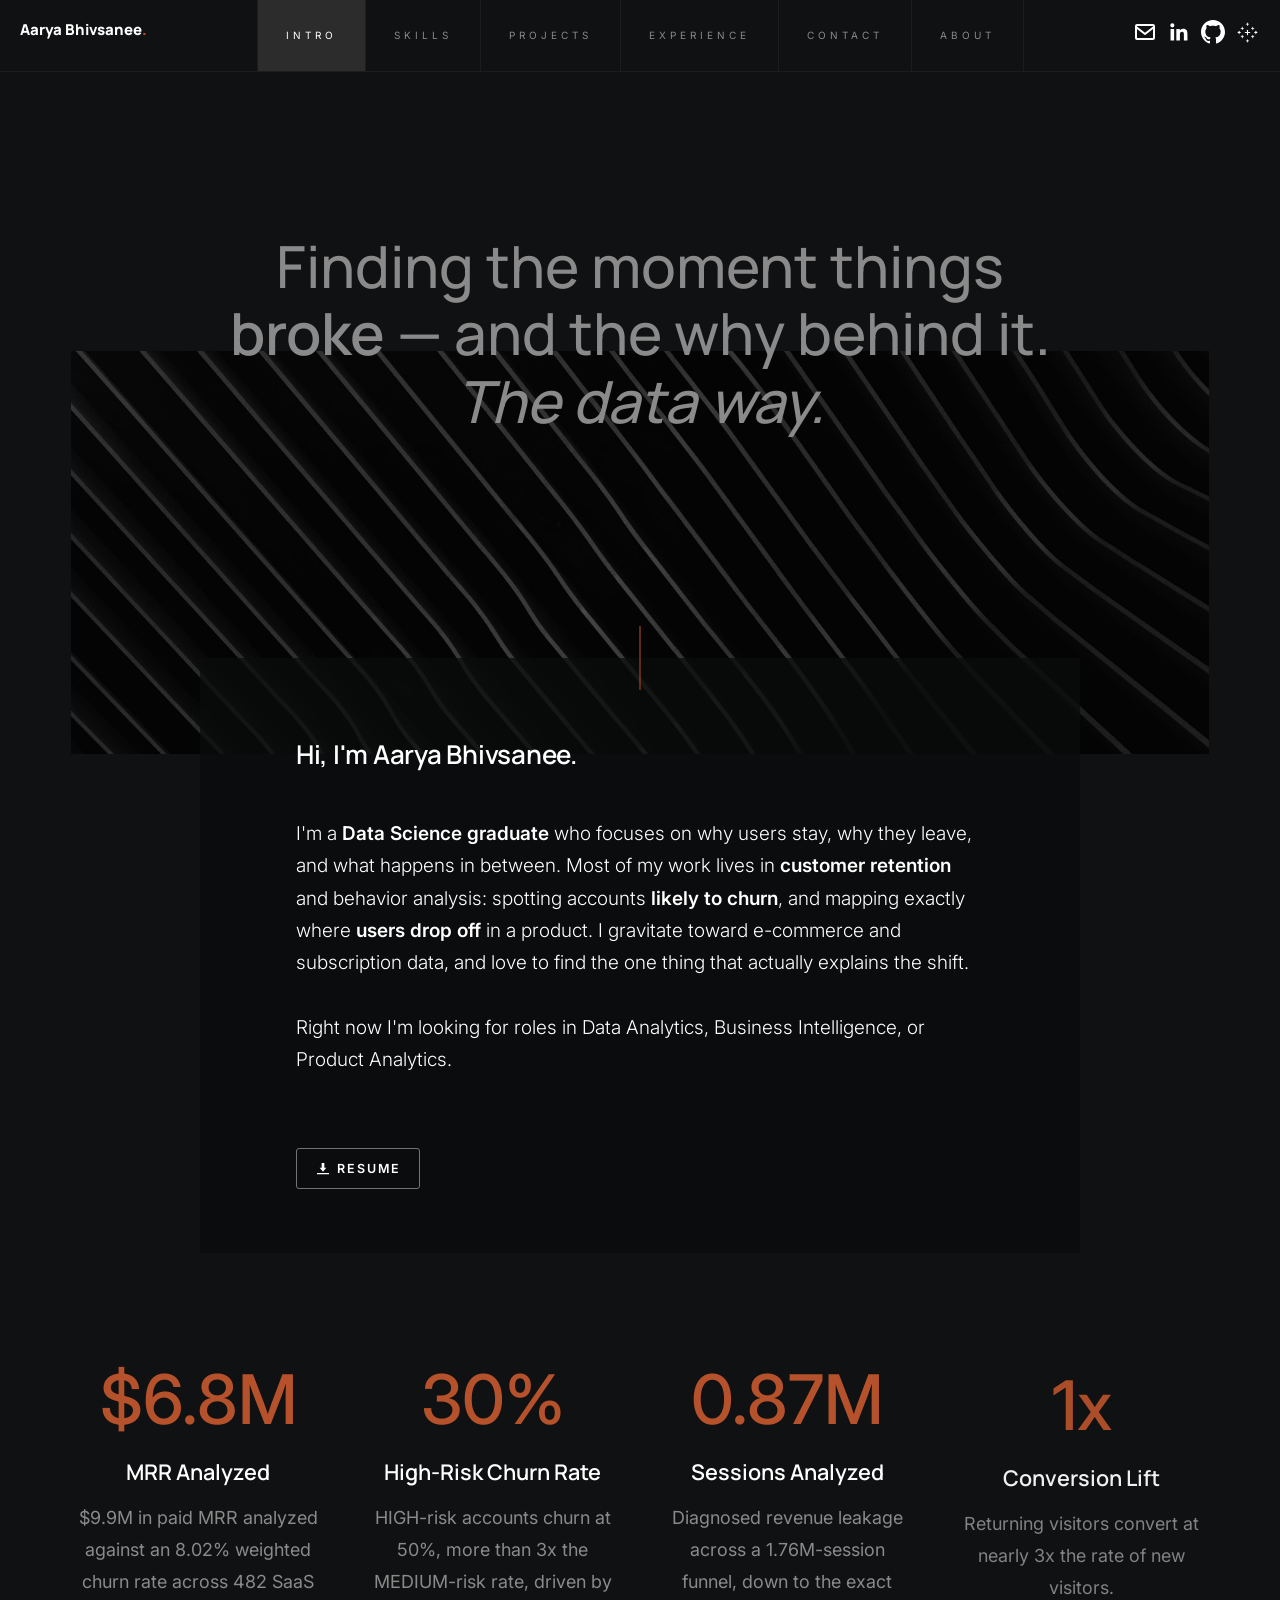
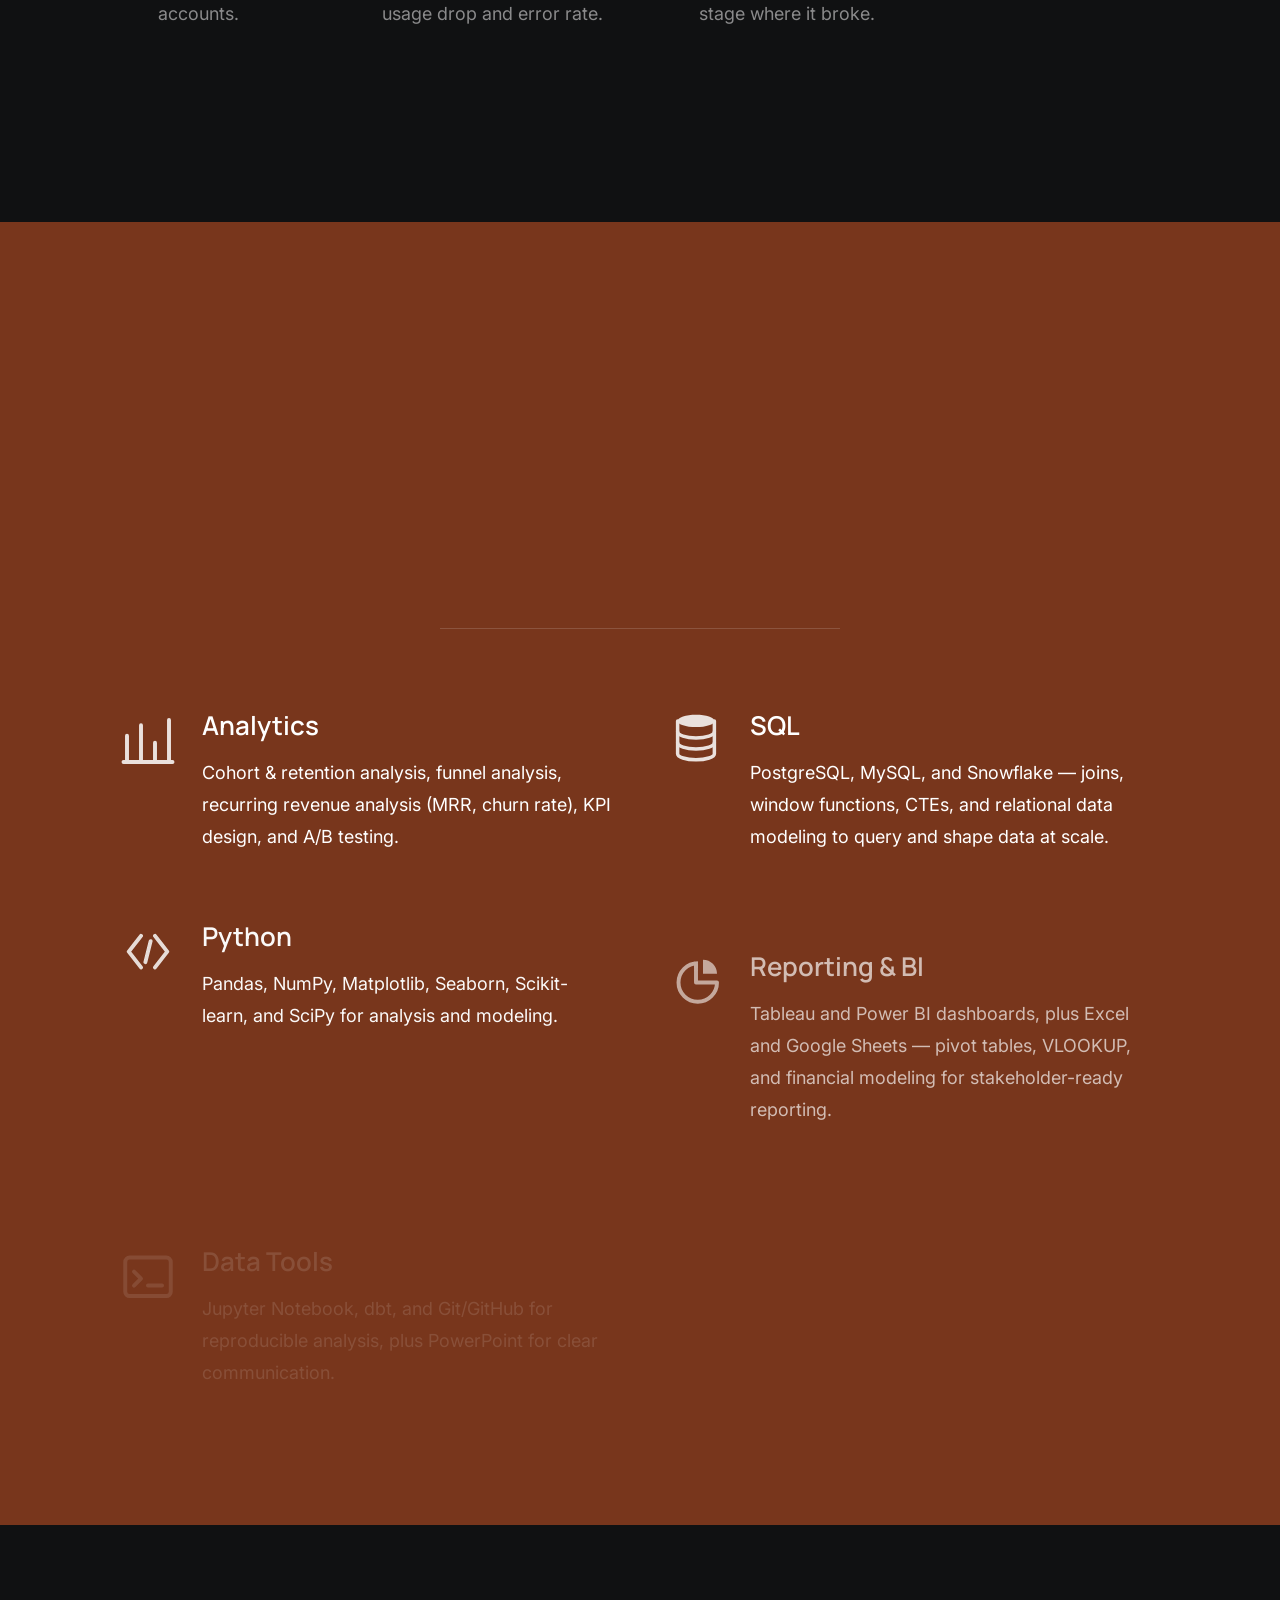
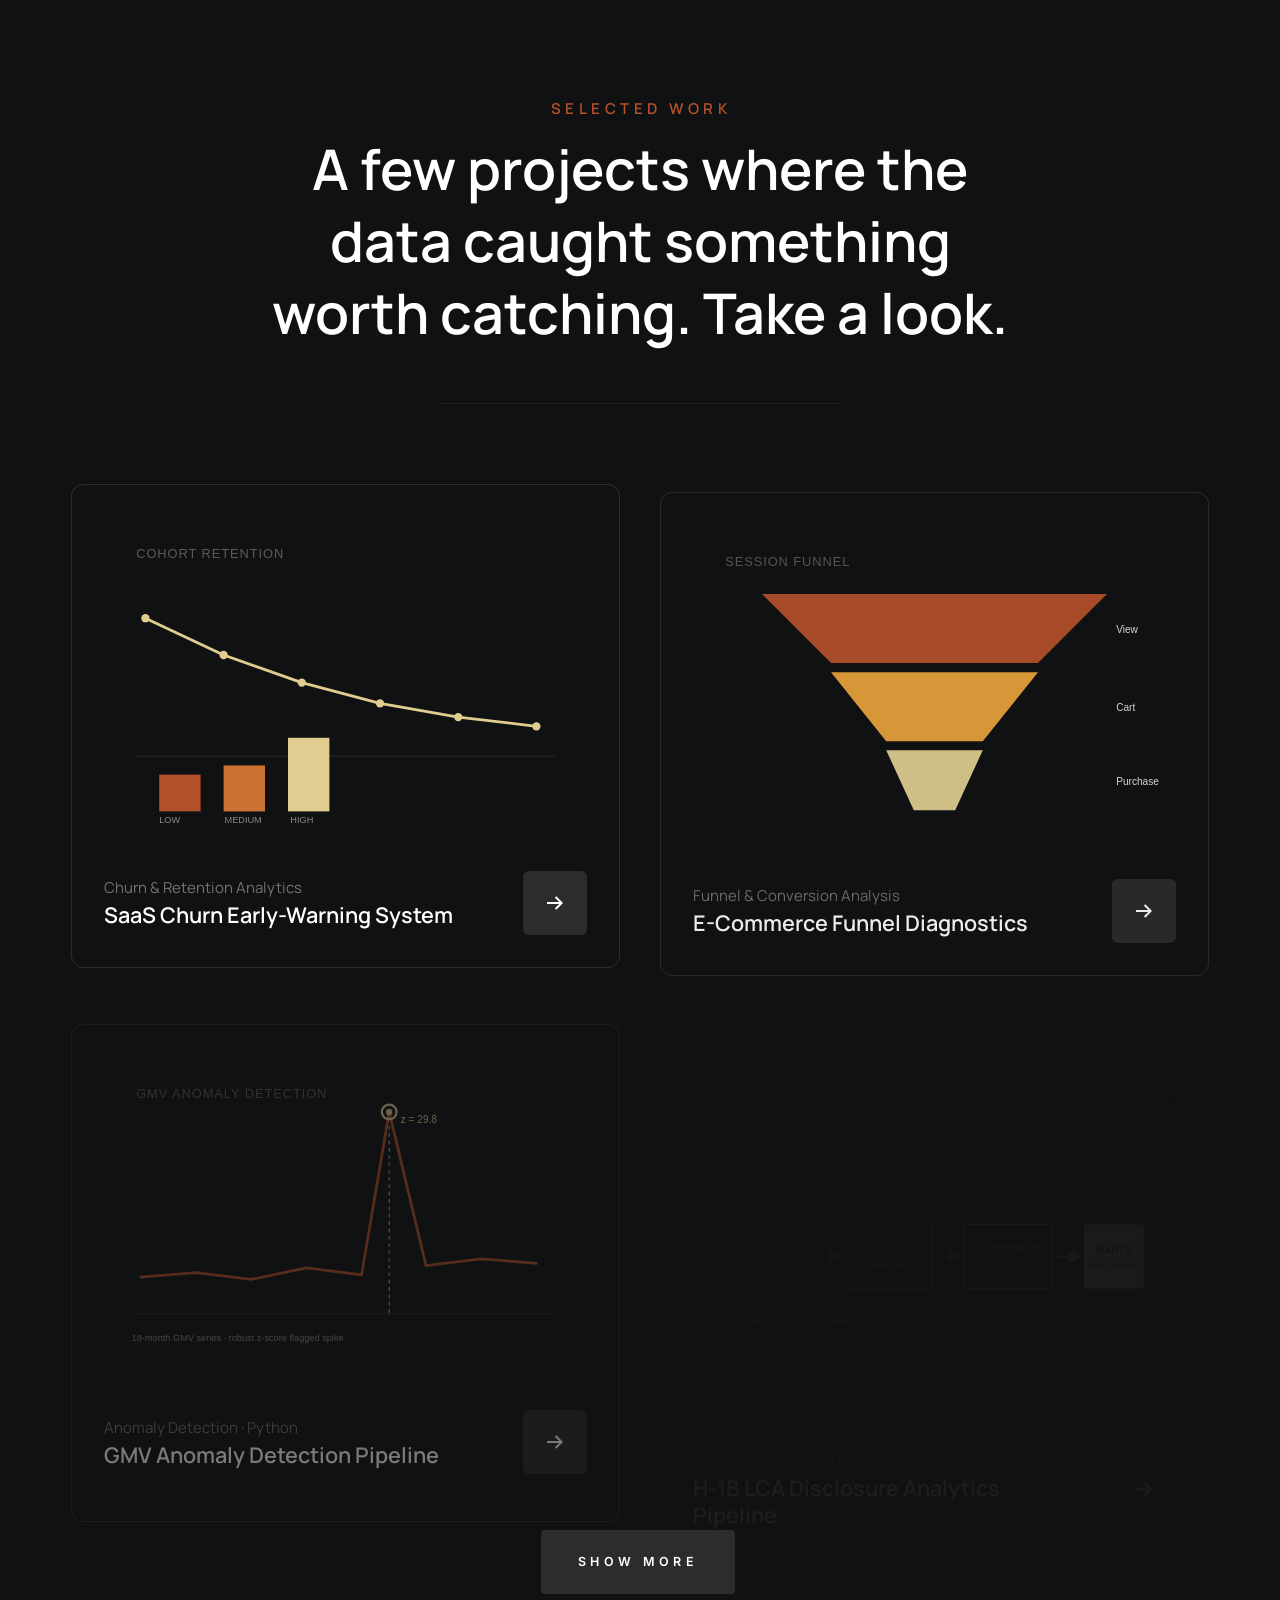
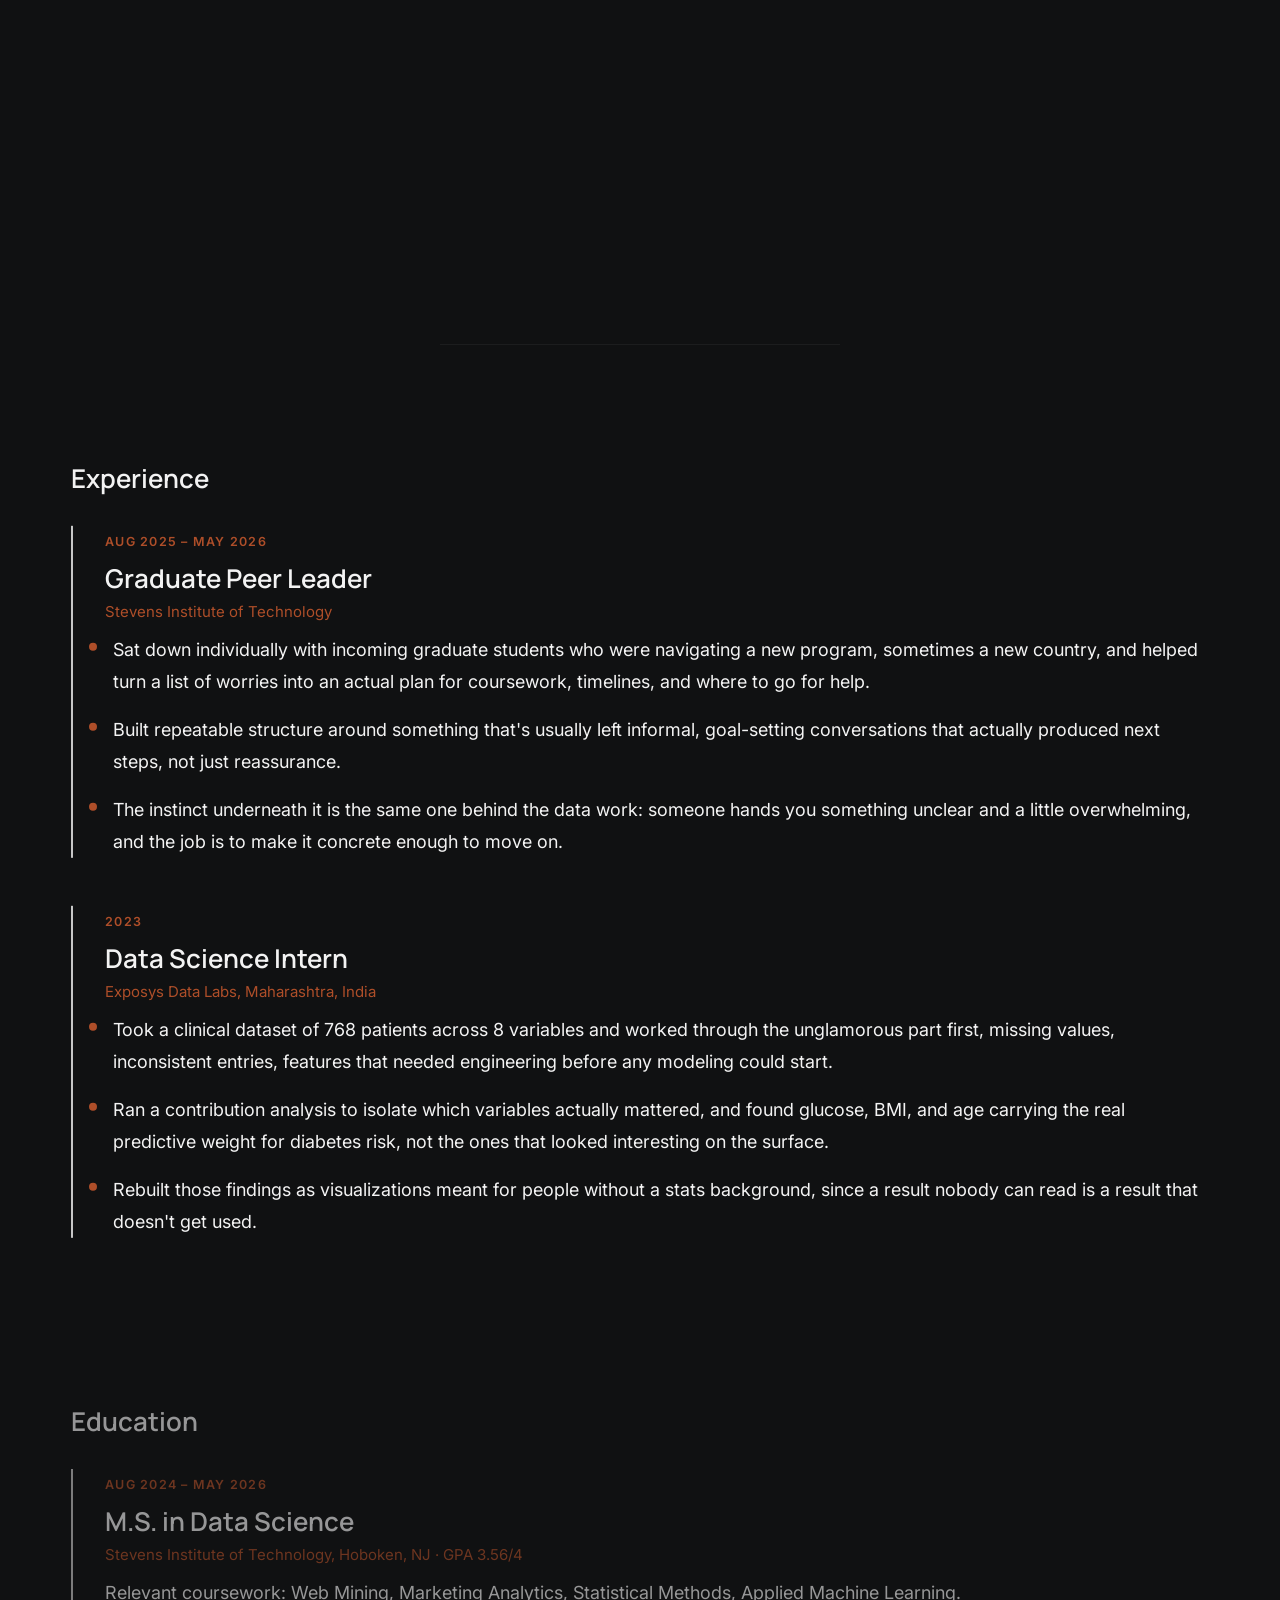
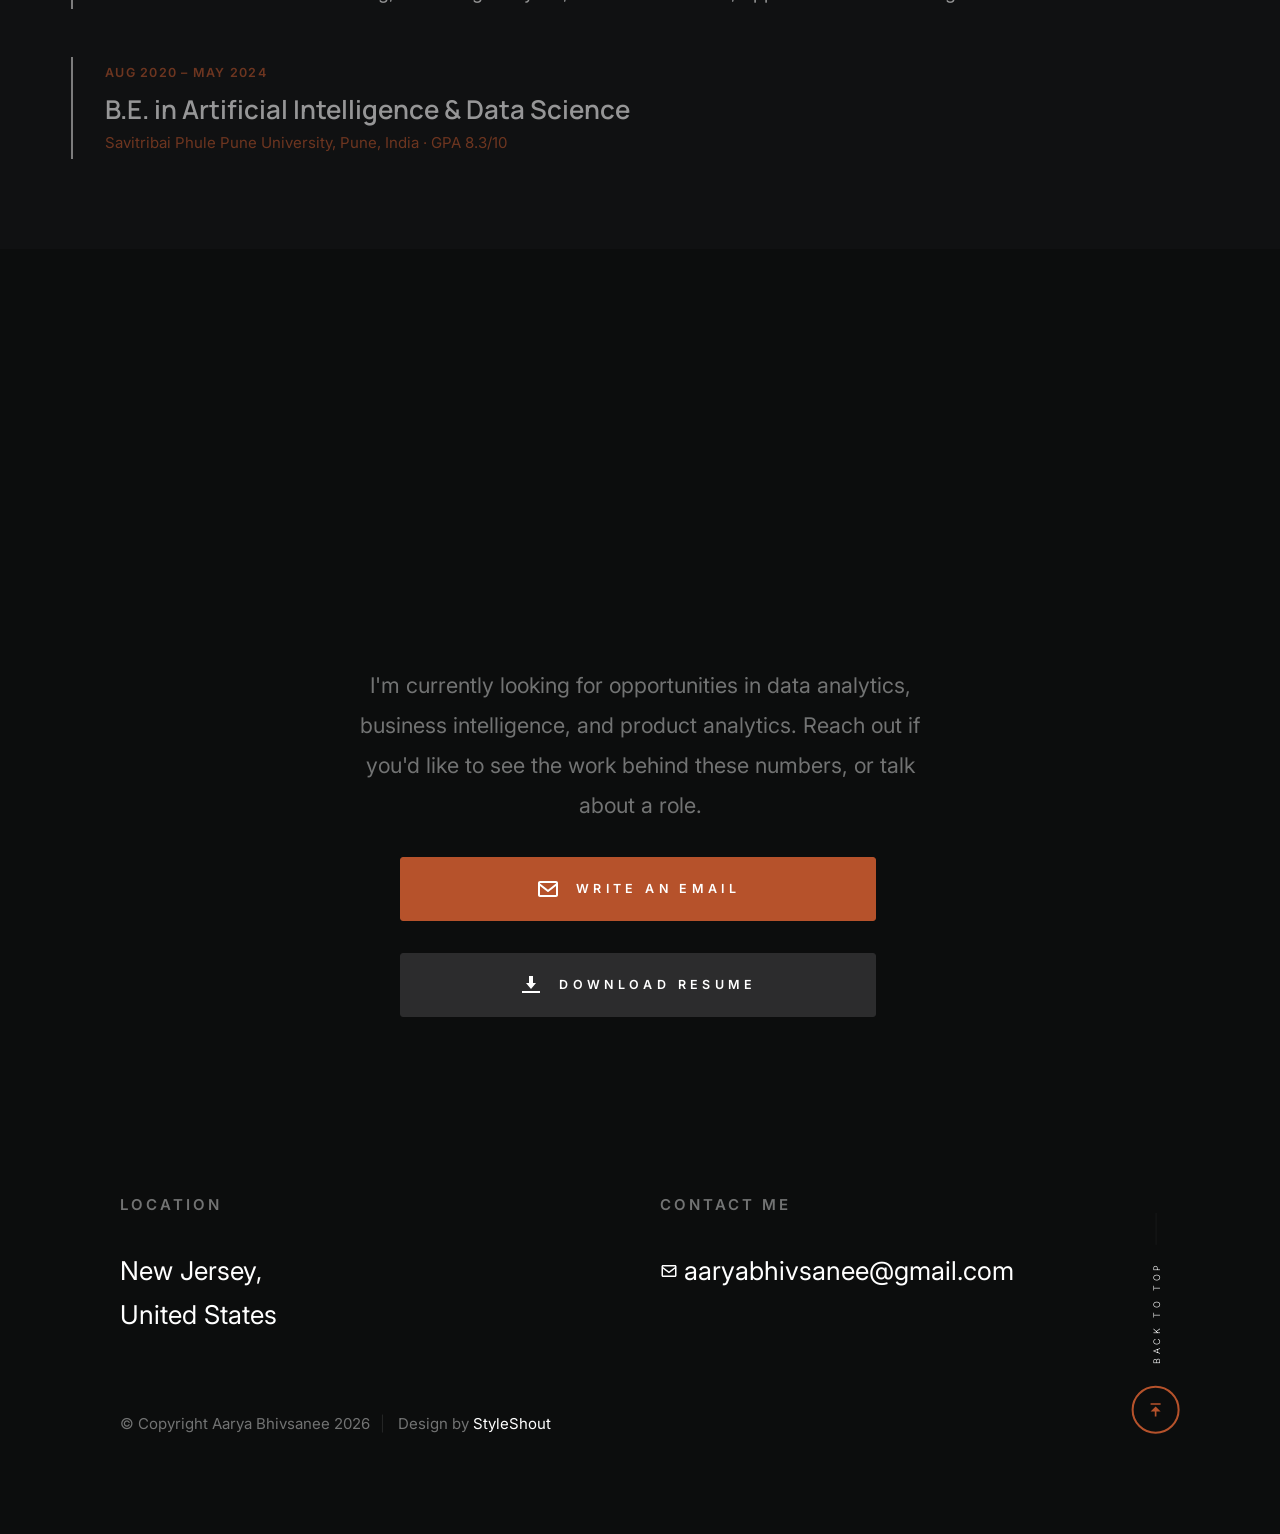
==== index.html @ 7d3aee07 "Redesign intro card and projects as click-to-open cards - Intro: left-align title, line-height 1.7, " ====
<!DOCTYPE html>
<html lang="en" class="no-js" >
<head>

    <!--- basic page needs
    ================================================== -->
    <meta charset="utf-8">
    <meta name="viewport" content="width=device-width, initial-scale=1">
    <title>Aarya Bhivsanee</title>
    <meta name="description" content="Aarya Bhivsanee — Data Analyst specializing in churn prediction, funnel optimization, and automated anomaly detection.">
    <link rel="canonical" href="https://www.aaryabhivsanee.com/">

    <!-- social sharing (Open Graph + Twitter Card)
    ================================================== -->
    <meta property="og:type" content="website">
    <meta property="og:url" content="https://www.aaryabhivsanee.com/">
    <meta property="og:title" content="Aarya Bhivsanee — Data Analyst">
    <meta property="og:description" content="Aarya Bhivsanee — Data Analyst specializing in churn prediction, funnel optimization, and automated anomaly detection.">
    <meta property="og:image" content="https://www.aaryabhivsanee.com/images/about-photo.jpg">
    <meta name="twitter:card" content="summary_large_image">
    <meta name="twitter:title" content="Aarya Bhivsanee — Data Analyst">
    <meta name="twitter:description" content="Aarya Bhivsanee — Data Analyst specializing in churn prediction, funnel optimization, and automated anomaly detection.">
    <meta name="twitter:image" content="https://www.aaryabhivsanee.com/images/about-photo.jpg">

    <!-- structured data
    ================================================== -->
    <script type="application/ld+json">
    {
        "@context": "https://schema.org",
        "@type": "Person",
        "name": "Aarya Bhivsanee",
        "jobTitle": "Data Analyst",
        "url": "https://www.aaryabhivsanee.com/",
        "image": "https://www.aaryabhivsanee.com/images/about-photo.jpg",
        "sameAs": [
            "https://github.com/aarya-7",
            "https://linkedin.com/in/aarya-bhivsanee",
            "https://public.tableau.com/app/profile/aarya.bhivsanee/vizzes"
        ]
    }
    </script>

    <script>
        document.documentElement.classList.remove('no-js');
        document.documentElement.classList.add('js');
    </script>

    <!-- CSS
    ================================================== -->
    <link rel="stylesheet" href="css/vendor.css">
    <link rel="stylesheet" href="css/styles.css">

    <!-- favicons
    ================================================== -->
    <link rel="apple-touch-icon" sizes="180x180" href="apple-touch-icon.png">
    <link rel="icon" type="image/png" sizes="32x32" href="favicon-32x32.png">
    <link rel="icon" type="image/png" sizes="16x16" href="favicon-16x16.png">
    <link rel="manifest" href="site.webmanifest">

</head>

<body id="top">


    <!-- preloader
    ================================================== -->
    <div id="preloader">
        <div id="loader">
        </div>
    </div>


    <!-- page wrap
    ================================================== -->
    <div class="s-pagewrap">



        <!-- # site header
        ================================================== -->
        <header class="s-header">

            <div class="s-header__block">
                <div class="s-header__logo">
                    <a class="logo" href="index.html">
                        <span class="logo__text">Aarya Bhivsanee<span class="logo__accent">.</span></span>
                    </a>
                </div>

                <a class="s-header__menu-toggle" href="#0"><span>Menu</span></a>
            </div> <!-- end s-header__block -->

            <div class="row s-header__nav-wrap">
                <nav class="s-header__nav">
                    <ul>
                        <li class="current"><a href="#intro" class="smoothscroll">Intro</a></li>
                        <li><a href="#skills" class="smoothscroll">Skills</a></li>
                        <li><a href="#projects" class="smoothscroll">Projects</a></li>
                        <li><a href="#experience" class="smoothscroll">Experience</a></li>
                        <li><a href="#contact" class="smoothscroll">Contact</a></li>
                        <li><a href="about.html">About</a></li>
                    </ul>
                </nav>

                <ul class="s-header__social">
                    <li>
                        <a href="mailto:aaryabhivsanee@gmail.com">
                            <svg xmlns="http://www.w3.org/2000/svg" width="24" height="24" viewBox="0 0 24 24" style="fill:rgba(0, 0, 0, 1);transform:;-ms-filter:"><path d="M20,4H4C2.897,4,2,4.897,2,6v12c0,1.103,0.897,2,2,2h16c1.103,0,2-0.897,2-2V6C22,4.897,21.103,4,20,4z M20,6v0.511 l-8,6.223L4,6.512V6H20z M4,18V9.044l7.386,5.745C11.566,14.93,11.783,15,12,15s0.434-0.07,0.614-0.211L20,9.044L20.002,18H4z"></path></svg>
                            <span class="screen-reader-text">Email</span>
                        </a>
                    </li>
                    <li>
                        <a href="https://linkedin.com/in/aarya-bhivsanee" target="_blank" rel="noopener">
                            <svg xmlns="http://www.w3.org/2000/svg" width="24" height="24" viewBox="0 0 24 24" style="fill:rgba(0, 0, 0, 1);transform:;-ms-filter:"><path d="M20.447 20.452h-3.554v-5.569c0-1.328-.027-3.037-1.852-3.037-1.853 0-2.136 1.445-2.136 2.939v5.667H9.351V9h3.414v1.561h.046c.477-.9 1.637-1.85 3.37-1.85 3.601 0 4.267 2.37 4.267 5.455v6.286zM5.337 7.433a2.062 2.062 0 1 1 0-4.124 2.062 2.062 0 0 1 0 4.124zM7.114 20.452H3.558V9h3.556v11.452z"></path></svg>
                            <span class="screen-reader-text">LinkedIn</span>
                        </a>
                    </li>
                    <li>
                        <a href="https://github.com/aarya-7" target="_blank" rel="noopener">
                            <svg xmlns="http://www.w3.org/2000/svg" width="24" height="24" viewBox="0 0 24 24" style="fill:rgba(0, 0, 0, 1);transform:;-ms-filter:"><path d="M12 0C5.37 0 0 5.373 0 12c0 5.303 3.438 9.8 8.205 11.387.6.113.82-.258.82-.577 0-.285-.01-1.04-.015-2.04-3.338.724-4.042-1.61-4.042-1.61-.546-1.385-1.333-1.755-1.333-1.755-1.089-.745.084-.729.084-.729 1.205.084 1.84 1.237 1.84 1.237 1.07 1.834 2.807 1.304 3.492.997.108-.775.42-1.305.763-1.605-2.665-.303-5.467-1.332-5.467-5.93 0-1.31.469-2.381 1.236-3.221-.124-.303-.536-1.523.117-3.176 0 0 1.008-.322 3.301 1.23.957-.266 1.983-.399 3.003-.404 1.02.005 2.047.138 3.006.404 2.291-1.552 3.297-1.23 3.297-1.23.655 1.653.243 2.873.12 3.176.77.84 1.235 1.911 1.235 3.221 0 4.609-2.807 5.624-5.479 5.921.43.372.823 1.102.823 2.222 0 1.606-.014 2.898-.014 3.293 0 .322.216.694.825.576C20.565 21.796 24 17.3 24 12c0-6.627-5.373-12-12-12z"></path></svg>
                            <span class="screen-reader-text">GitHub</span>
                        </a>
                    </li>
                    <li>
                        <a href="https://public.tableau.com/app/profile/aarya.bhivsanee/vizzes" target="_blank" rel="noopener">
                            <svg class="icon-tableau" xmlns="http://www.w3.org/2000/svg" width="24" height="24" viewBox="0 0 24 24" style="fill:rgba(0, 0, 0, 1);transform:;-ms-filter:">
                                <g transform="translate(12,4)"><rect x="-0.4" y="-1.6" width="0.8" height="3.2" rx="0.4" ry="0.4"></rect><rect x="-1.6" y="-0.4" width="3.2" height="0.8" rx="0.4" ry="0.4"></rect></g>
                                <g transform="translate(7,8)"><rect x="-0.4" y="-1.6" width="0.8" height="3.2" rx="0.4" ry="0.4"></rect><rect x="-1.6" y="-0.4" width="3.2" height="0.8" rx="0.4" ry="0.4"></rect></g>
                                <g transform="translate(17,8)"><rect x="-0.4" y="-1.6" width="0.8" height="3.2" rx="0.4" ry="0.4"></rect><rect x="-1.6" y="-0.4" width="3.2" height="0.8" rx="0.4" ry="0.4"></rect></g>
                                <g transform="translate(4,12)"><rect x="-0.4" y="-1.6" width="0.8" height="3.2" rx="0.4" ry="0.4"></rect><rect x="-1.6" y="-0.4" width="3.2" height="0.8" rx="0.4" ry="0.4"></rect></g>
                                <g transform="translate(12,12)"><rect x="-0.5" y="-2.6" width="1" height="5.2" rx="0.5" ry="0.5"></rect><rect x="-2.6" y="-0.5" width="5.2" height="1" rx="0.5" ry="0.5"></rect></g>
                                <g transform="translate(20,12)"><rect x="-0.4" y="-1.6" width="0.8" height="3.2" rx="0.4" ry="0.4"></rect><rect x="-1.6" y="-0.4" width="3.2" height="0.8" rx="0.4" ry="0.4"></rect></g>
                                <g transform="translate(7,16)"><rect x="-0.4" y="-1.6" width="0.8" height="3.2" rx="0.4" ry="0.4"></rect><rect x="-1.6" y="-0.4" width="3.2" height="0.8" rx="0.4" ry="0.4"></rect></g>
                                <g transform="translate(17,16)"><rect x="-0.4" y="-1.6" width="0.8" height="3.2" rx="0.4" ry="0.4"></rect><rect x="-1.6" y="-0.4" width="3.2" height="0.8" rx="0.4" ry="0.4"></rect></g>
                                <g transform="translate(12,20)"><rect x="-0.4" y="-1.6" width="0.8" height="3.2" rx="0.4" ry="0.4"></rect><rect x="-1.6" y="-0.4" width="3.2" height="0.8" rx="0.4" ry="0.4"></rect></g>
                            </svg>
                            <span class="screen-reader-text">Tableau Public</span>
                        </a>
                    </li>
                </ul>
            </div> <!-- end s-header__nav-wrap -->

        </header> <!-- end s-header -->

        <main>

        <!-- # intro
        ================================================== -->
        <section id="intro" class="s-intro target-section">

            <div class="row">
                <div class="column">
                    <div class="s-intro__top-block">
                        <span class="s-intro__bg"></span>

                        <p class="s-intro__text" id="js-intro-rotator" aria-live="off">Finding the moment things <b>broke</b> — and the why behind it. <em>The data way.</em></p>

                        <a href="#skills" class="s-intro__scroll-down smoothscroll">
                            <span>Scroll Down</span>
                            <svg xmlns="http://www.w3.org/2000/svg" width="24" height="24" viewBox="0 0 24 24" style="fill:rgba(0, 0, 0, 1);transform:rotate(180deg);-ms-filter:progid:DXImageTransform.Microsoft.BasicImage(rotation=2)"><path d="M21 11L6.414 11 11.707 5.707 10.293 4.293 2.586 12 10.293 19.707 11.707 18.293 6.414 13 21 13z"></path></svg>
                        </a>
                    </div>
                </div>
            </div>

            <div class="row row-x-center s-intro__about-wrap">
                <div class="column s-intro__about">
                    <h1 class="s-intro__about-title">Hi, I'm Aarya Bhivsanee.</h1>

                    <p>
                    I'm a <span class="s-intro__highlight">Data Science graduate</span> who focuses on why users stay,
                    why they leave, and what happens in between. Most of my work lives in
                    <span class="s-intro__highlight">customer retention</span> and behavior analysis: spotting accounts
                    <span class="s-intro__highlight">likely to churn</span>, and mapping exactly where
                    <span class="s-intro__highlight">users drop off</span> in a product. I gravitate toward e-commerce
                    and subscription data, and love to find the one thing that actually explains the shift.
                    </p>

                    <p>
                    Right now I'm looking for roles in Data Analytics, Business Intelligence, or Product Analytics.
                    </p>

                    <a href="Resume_AaryaBhivsanee.pdf" class="s-intro__resume-link" download>
                        <svg xmlns="http://www.w3.org/2000/svg" width="16" height="16" viewBox="0 0 24 24"><path d="M12 16l5-6h-3V3h-4v7H7l5 6zm-9 2h18v2H3v-2z"></path></svg>
                        Resume
                    </a>

                </div>
            </div>

            <div class="row about-stats stats block-lg-one-fourth block-md-one-half block-mob-whole" data-animate-block>

                <div class="column stats__item" data-animate-el>
                    <div class="stats__count" data-counter="9.9" data-round="10">$<span>0</span>M</div>
                    <h5>MRR Analyzed</h5>
                    <p>
                    $9.9M in paid MRR analyzed against an 8.02% weighted churn rate
                    across 482 SaaS accounts.
                    </p>
                </div>
                <div class="column stats__item" data-animate-el>
                    <div class="stats__count" data-counter="50" data-round="1"><span>0</span>%</div>
                    <h5>High-Risk Churn Rate</h5>
                    <p>
                    HIGH-risk accounts churn at 50%, more than 3x the MEDIUM-risk
                    rate, driven by usage drop and error rate.
                    </p>
                </div>
                <div class="column stats__item" data-animate-el>
                    <div class="stats__count" data-counter="1.76" data-round="100"><span>0</span>M</div>
                    <h5>Sessions Analyzed</h5>
                    <p>
                    Diagnosed revenue leakage across a 1.76M-session funnel, down to
                    the exact stage where it broke.
                    </p>
                </div>
                <div class="column stats__item" data-animate-el>
                    <div class="stats__count" data-counter="3" data-round="1"><span>0</span>x</div>
                    <h5>Conversion Lift</h5>
                    <p>
                    Returning visitors convert at nearly 3x the rate of new visitors.
                    </p>
                </div>

            </div> <!-- end about-stats -->

        </section> <!-- end s-intro -->


        <!-- # skills
        ================================================== -->
        <section id="skills" class="s-services target-section">

            <div class="row section-header has-bottom-sep" data-animate-block>
                <div class="column lg-12" data-animate-el>
                    <h2 class="text-pretitle">Skills &amp; Tools</h2>
                    <h3 class="text-display-title">
                        What's actually in the toolkit.
                    </h3>
                </div>
            </div> <!-- end section-header -->

            <div class="row services-list block-lg-one-half block-tab-whole" data-animate-block>

                <div class="column service-item" data-animate-el>
                    <div class="service-icon-block">
                        <span class="service-icon service-icon--analytics"></span>
                    </div>
                    <div class="service-text">
                        <h3 class="h4">Analytics</h3>
                        <p>Cohort &amp; retention analysis, funnel analysis, recurring revenue analysis
                        (MRR, churn rate), KPI design, and A/B testing.
                        </p>
                    </div>
                </div>

                <div class="column service-item" data-animate-el>
                    <div class="service-icon-block">
                        <span class="service-icon service-icon--sql"></span>
                    </div>
                    <div class="service-text">
                        <h3 class="h4">SQL</h3>
                        <p>PostgreSQL, MySQL, and Snowflake — joins, window functions, CTEs, and
                        relational data modeling to query and shape data at scale.
                        </p>
                    </div>
                </div>

                <div class="column service-item" data-animate-el>
                    <div class="service-icon-block">
                        <span class="service-icon service-icon--python"></span>
                    </div>
                    <div class="service-text">
                        <h3 class="h4">Python</h3>
                        <p>Pandas, NumPy, Matplotlib, Seaborn, Scikit-learn, and SciPy for analysis and
                        modeling.
                        </p>
                    </div>
                </div>

                <div class="column service-item" data-animate-el>
                    <div class="service-icon-block">
                        <span class="service-icon service-icon--reporting"></span>
                    </div>
                    <div class="service-text">
                        <h3 class="h4">Reporting &amp; BI</h3>
                        <p>Tableau and Power BI dashboards, plus Excel and Google Sheets — pivot tables,
                        VLOOKUP, and financial modeling for stakeholder-ready reporting.
                        </p>
                    </div>
                </div>

                <div class="column service-item" data-animate-el>
                    <div class="service-icon-block">
                        <span class="service-icon service-icon--datatools"></span>
                    </div>
                    <div class="service-text">
                        <h3 class="h4">Data Tools</h3>
                        <p>Jupyter Notebook, dbt, and Git/GitHub for reproducible analysis, plus
                        PowerPoint for clear communication.
                        </p>
                    </div>
                </div>

                <div class="column service-item" data-animate-el>
                    <div class="service-icon-block">
                        <span class="service-icon service-icon--ai"></span>
                    </div>
                    <div class="service-text">
                        <h3 class="h4">AI-Assisted Workflows</h3>
                        <p>ChatGPT, Claude, Gemini, and n8n to speed up EDA, automate write-ups, and
                        prototype analysis pipelines.
                        </p>
                    </div>
                </div>

            </div> <!-- end services-list -->

        </section> <!-- end s-services -->


        <!-- ## projects
        ================================================== -->
        <section id="projects" class="s-works target-section">

            <div class="row section-header section-header--dark has-bottom-sep" data-animate-block>
                <div class="column lg-12" data-animate-el>
                    <h2 class="text-pretitle">Selected Work</h2>
                    <h3 class="text-display-title">A few projects where the data caught something worth catching. Take a look.</h3>
                </div>
            </div> <!-- end section-header -->

            <div class="row folio-list block-lg-one-half block-tab-whole" data-animate-block>

                <div class="column">
                    <div class="folio-item" data-animate-el>
                        <div class="folio-item__thumb-wrap">
                            <div class="folio-item__thumb">
                                <a class="folio-item__thumb-link" href="images/portfolio/project-churn.svg">
                                    <img src="images/portfolio/project-churn.svg" alt="Cohort retention and churn risk-band chart">
                                </a>
                            </div>
                            <div class="folio-item__info">
                                <div class="folio-item__cat">Churn &amp; Retention Analytics</div>
                                <h4 class="folio-item__title">SaaS Churn Early-Warning System</h4>
                            </div>
                            <a href="https://github.com/aarya-7/Saas-retention-churn-early-warning" title="Project Link" class="folio-item__project-link" target="_blank" rel="noopener">Project Link</a>
                            <span class="folio-item__arrow" aria-hidden="true"><svg xmlns="http://www.w3.org/2000/svg" width="24" height="24" viewBox="0 0 24 24"><path d="M13.3 5.3l-1.4 1.4 4.3 4.3H4v2h12.2l-4.3 4.3 1.4 1.4L20 12z"></path></svg></span>
                        </div>
                        <div class="folio-item__caption">
                            <ul class="disc">
                                <li>Retention drops fastest in month 1, from 90.1% to 76.5% by month 3, 57.4% by
                                month 6, making onboarding the highest-leverage window.</li>
                                <li>The risk model held up, high-risk accounts churned at 50%, over 3x medium
                                (15%) and 7x low (7%).</li>
                                <li>Usage drop and error rate were the earliest churn signals, ahead of support
                                tickets or billing.</li>
                                <li>$165K of the $9.9M in MRR analyzed sat in Enterprise's 21–50 seat range, the
                                highest-risk segment for revenue loss.</li>
                            </ul>
                        </div>
                        <div class="folio-item__detail" hidden>
                            <div class="folio-item__detail-cat">Churn &amp; Retention Analytics</div>
                            <h3 class="folio-item__detail-title">SaaS Churn Early-Warning System</h3>
                            <p>RavenStack, a synthetic SaaS company, needed to know not just that churn was
                            happening, but where it was concentrated and whether a simple, explainable
                            warning system could actually catch it before the fact.</p>
                            <p>Working in PostgreSQL, I built cohort retention tracking (M1/M3/M6) to find
                            where the drop-off actually starts, quantified churned MRR by segment to find
                            where the dollars were leaking from, and validated a rules-based risk-banding
                            system — HIGH/MEDIUM/LOW — against real churn outcomes rather than just
                            theorizing about which signals should matter.</p>
                            <p>The risk bands held up under validation: HIGH-risk accounts churned at 50%,
                            more than 3x the MEDIUM-risk rate, with usage drop and error rate emerging as
                            the earliest, most reliable signals — ahead of anything from support tickets or
                            billing. The whole thing was packaged into executive-facing Tableau dashboards,
                            so the answer to "who's at risk and why" didn't require a SQL query every time
                            someone asked.</p>
                        </div>
                    </div>
                </div> <!-- end column -->

                <div class="column">
                    <div class="folio-item" data-animate-el>
                        <div class="folio-item__thumb-wrap">
                            <div class="folio-item__thumb">
                                <a class="folio-item__thumb-link" href="images/portfolio/project-funnel.svg">
                                    <img src="images/portfolio/project-funnel.svg" alt="E-commerce session funnel diagram">
                                </a>
                            </div>
                            <div class="folio-item__info">
                                <div class="folio-item__cat">Funnel &amp; Conversion Analysis</div>
                                <h4 class="folio-item__title">E-Commerce Funnel Diagnostics</h4>
                            </div>
                            <a href="https://github.com/aarya-7/retail_rocket-funnel_analytics" title="Project Link" class="folio-item__project-link" target="_blank" rel="noopener">Project Link</a>
                            <span class="folio-item__arrow" aria-hidden="true"><svg xmlns="http://www.w3.org/2000/svg" width="24" height="24" viewBox="0 0 24 24"><path d="M13.3 5.3l-1.4 1.4 4.3 4.3H4v2h12.2l-4.3 4.3 1.4 1.4L20 12z"></path></svg></span>
                        </div>
                        <div class="folio-item__caption">
                            <ul class="disc">
                                <li>The real leak wasn't checkout, it was one step earlier, 2.21% viewer-to-cart
                                vs 27.17% cart-to-purchase.</li>
                                <li>Aggregate metrics would've hidden this entirely. Only session-level tracking
                                in PostgreSQL surfaced the exact stage where people dropped off.</li>
                                <li>Returning visitors convert at nearly 3x new visitors, meaning the fix isn't
                                just the funnel, it's the first-visit experience.</li>
                                <li>The real fix is product-page clarity, not a checkout redesign. That reframe
                                became 3 proposed A/B tests instead of the obvious checkout fix.</li>
                            </ul>
                        </div>
                        <div class="folio-item__detail" hidden>
                            <div class="folio-item__detail-cat">Funnel &amp; Conversion Analysis</div>
                            <h3 class="folio-item__detail-title">E-Commerce Funnel Diagnostics</h3>
                            <p>The instinct going in was that checkout would be the leak — it usually is.
                            Working from the RetailRocket eCommerce events dataset (views, add-to-cart,
                            transactions), I built a session-level clickstream mart in PostgreSQL from
                            scratch: sessionization, timestamp cleaning, and stage-by-stage conversion
                            tracking across the full funnel.</p>
                            <p>The data told a different story. View-to-cart converted at just 2.21% — a
                            97.79% drop — while cart-to-purchase actually held up fine at 27.17%. Aggregate,
                            top-line metrics would have hidden this entirely; only session-level tracking
                            surfaced exactly where the funnel actually breaks.</p>
                            <p>That reframed the fix: not a checkout redesign, but product-page clarity. I
                            also found returning visitors converting at nearly 3x the rate of new visitors
                            during peak hours, pointing at the first-visit experience as much as the funnel
                            itself. The output was 3 proposed A/B tests (PDP clarity, category UX, cart
                            recovery) and 4 Tableau dashboards, packaged into a stakeholder memo — not just
                            a chart, a specific, arguable recommendation.</p>
                        </div>
                    </div>
                </div> <!-- end column -->

                <div class="column">
                    <div class="folio-item" data-animate-el>
                        <div class="folio-item__thumb-wrap">
                            <div class="folio-item__thumb">
                                <a class="folio-item__thumb-link" href="images/portfolio/project-anomaly.svg">
                                    <img src="images/portfolio/project-anomaly.svg" alt="GMV time series with a flagged anomaly spike">
                                </a>
                            </div>
                            <div class="folio-item__info">
                                <div class="folio-item__cat">Anomaly Detection · Python</div>
                                <h4 class="folio-item__title">GMV Anomaly Detection Pipeline</h4>
                            </div>
                            <a href="https://github.com/aarya-7/gmv-narrator" title="Project Link" class="folio-item__project-link" target="_blank" rel="noopener">Project Link</a>
                            <span class="folio-item__arrow" aria-hidden="true"><svg xmlns="http://www.w3.org/2000/svg" width="24" height="24" viewBox="0 0 24 24"><path d="M13.3 5.3l-1.4 1.4 4.3 4.3H4v2h12.2l-4.3 4.3 1.4 1.4L20 12z"></path></svg></span>
                        </div>
                        <div class="folio-item__caption">
                            <ul class="disc">
                                <li>The spike wasn't random, it was regional. Southeast Brazil drove 72% of the
                                +558% delta.</li>
                                <li>A more robust stat caught what standard deviation would've missed. MAD-based
                                z-scores, validated against 3 stress-test shocks.</li>
                                <li>Root-cause time dropped from hours to zero. Schema-bound fact packets meant
                                auditable briefs, no manual querying.</li>
                                <li>12 events flagged with severity and driver attribution, so leadership acted
                                on ranked risk, not raw alerts.</li>
                            </ul>
                        </div>
                        <div class="folio-item__detail" hidden>
                            <div class="folio-item__detail-cat">Anomaly Detection · Python</div>
                            <h3 class="folio-item__detail-title">GMV Anomaly Detection Pipeline</h3>
                            <p>Revenue swings are normal in GMV data — the hard part is telling a real
                            anomaly apart from ordinary volatility fast enough for it to matter. Standard
                            deviation-based thresholds kept getting fooled by that volatility, throwing false
                            alarms or missing the real ones.</p>
                            <p>I switched to MAD-based robust z-scores on detrended residuals, which held up
                            cleanly against 3 synthetic stress-test shocks where the standard-deviation
                            approach didn't. The pipeline runs in Python against a PostgreSQL revenue store,
                            decomposing trend from noise before scoring, then tagging each flagged event with
                            a severity level and a driver attribution — which region, which segment, how much
                            of the delta it explains.</p>
                            <p>The last piece was making the output usable without a follow-up meeting: I
                            constrained an LLM to only the pre-computed fact packets (no open-ended
                            querying), so every generated brief is auditable back to a specific number.
                            Across 18 months, the pipeline surfaced 12 flagged events this way — including a
                            Black Friday spike of +558% (z=29.79) correctly attributed to Southeast Brazil at
                            72% of the total delta, with zero manual digging.</p>
                        </div>
                    </div>
                </div> <!-- end column -->

                <div class="column">
                    <div class="folio-item" data-animate-el>
                        <div class="folio-item__thumb-wrap">
                            <div class="folio-item__thumb">
                                <a class="folio-item__thumb-link" href="images/portfolio/project-h1b.svg">
                                    <img src="images/portfolio/project-h1b.svg" alt="ELT pipeline diagram: raw to staging to intermediate to marts">
                                </a>
                            </div>
                            <div class="folio-item__info">
                                <div class="folio-item__cat">Data Engineering · dbt/Snowflake</div>
                                <h4 class="folio-item__title">H-1B LCA Disclosure Analytics Pipeline</h4>
                            </div>
                            <a href="https://github.com/aarya-7/h1b-lca-analytics-pipeline" title="Project Link" class="folio-item__project-link" target="_blank" rel="noopener">Project Link</a>
                            <span class="folio-item__arrow" aria-hidden="true"><svg xmlns="http://www.w3.org/2000/svg" width="24" height="24" viewBox="0 0 24 24"><path d="M13.3 5.3l-1.4 1.4 4.3 4.3H4v2h12.2l-4.3 4.3 1.4 1.4L20 12z"></path></svg></span>
                        </div>
                        <div class="folio-item__caption">
                            <ul class="disc">
                                <li>Built an ELT pipeline from raw DOL Excel/Parquet files into Snowflake, layered
                                through dbt as RAW → staging → intermediate → marts, so every transformation is
                                visible in version control, not patched silently in the warehouse.</li>
                                <li>Reconciled real source inconsistencies explicitly in staging: a hyphen-vs-underscore
                                column rename between Q1 and Q2–Q4, and nanosecond Unix timestamps cast to real dates.</li>
                                <li>Normalized wages mixing Hour/Week/Bi-Weekly/Month/Year units into one annualized
                                figure, flagging implausible values instead of silently guessing or dropping them.</li>
                                <li>Deduplicated four quarters of FY2025 LCA disclosures down to one row per case,
                                tracking H-1B sponsorship by employer, industry, and role across the NY/NJ tech market.</li>
                            </ul>
                        </div>
                        <div class="folio-item__detail" hidden>
                            <div class="folio-item__detail-cat">Data Engineering · dbt/Snowflake</div>
                            <h3 class="folio-item__detail-title">H-1B LCA Disclosure Analytics Pipeline</h3>
                            <p>This one started as a data engineering exercise and became a question worth
                            answering: how is H-1B sponsorship actually distributed across employers,
                            industries, and roles, especially in the NY/NJ tech market?</p>
                            <p>The pipeline moves DOL's quarterly LCA disclosure Excel/Parquet files into
                            Snowflake, then through dbt in explicit layers — RAW (an untouched mirror of the
                            source), staging (rename/cast only), intermediate (union all 4 quarters, dedupe
                            to one row per case), and marts (wage-normalized, ready for BI). Every schema
                            name signals exactly what's been touched, so nothing gets quietly patched in the
                            warehouse.</p>
                            <p>The real work was in the edge cases the source data doesn't hand you cleanly:
                            Q1's raw schema uses a hyphenated column name that Q2–Q4 don't, dates arrive as
                            nanosecond Unix timestamps instead of real dates, and wages mix
                            Hour/Week/Bi-Weekly/Month/Year units in the same column. I normalized all of it
                            to an annualized figure in the marts layer — and where a value was implausible
                            but plausibly just mislabeled, I flagged it in a separate column instead of
                            silently correcting or dropping it. The goal throughout: every transformation
                            decision stays visible and defensible, not buried.</p>
                        </div>
                    </div>
                </div> <!-- end column -->

                <div class="column js-folio-extra">
                    <div class="folio-item" data-animate-el>
                        <div class="folio-item__thumb-wrap">
                            <div class="folio-item__thumb">
                                <a class="folio-item__thumb-link" href="images/portfolio/project-fraud.svg">
                                    <img src="images/portfolio/project-fraud.svg" alt="ROC curve comparing three fraud-detection classifiers">
                                </a>
                            </div>
                            <div class="folio-item__info">
                                <div class="folio-item__cat">Applied ML · Fraud Detection</div>
                                <h4 class="folio-item__title">Credit Card Fraud Detection</h4>
                            </div>
                            <a href="https://github.com/aarya-7/Credit-Card-Fraud-Detection" title="Project Link" class="folio-item__project-link" target="_blank" rel="noopener">Project Link</a>
                            <span class="folio-item__arrow" aria-hidden="true"><svg xmlns="http://www.w3.org/2000/svg" width="24" height="24" viewBox="0 0 24 24"><path d="M13.3 5.3l-1.4 1.4 4.3 4.3H4v2h12.2l-4.3 4.3 1.4 1.4L20 12z"></path></svg></span>
                        </div>
                        <div class="folio-item__caption">
                            <ul class="disc">
                                <li>Benchmarked three classifiers — Random Forest, AdaBoost, and XGBoost — on highly
                                imbalanced transaction data, evaluated by ROC-AUC rather than raw accuracy.</li>
                                <li>XGBoost led at 0.982 ROC-AUC, outperforming Random Forest (0.902) and AdaBoost
                                (0.870) at catching fraudulent transactions.</li>
                                <li>Explored anonymized, PCA-transformed transaction features to find what separates
                                fraud from legitimate activity without access to raw transaction meaning.</li>
                                <li>Built interactive Plotly visualizations to make model results and class-imbalance
                                tradeoffs inspectable, not just a single accuracy number.</li>
                            </ul>
                        </div>
                        <div class="folio-item__detail" hidden>
                            <div class="folio-item__detail-cat">Applied ML · Fraud Detection</div>
                            <h3 class="folio-item__detail-title">Credit Card Fraud Detection</h3>
                            <p>Fraud detection is a textbook imbalanced-classification problem — the
                            interesting cases are a tiny fraction of the data, which makes accuracy a
                            useless metric; a model that never flags fraud is still "99.8% accurate."</p>
                            <p>Working from the anonymized, PCA-transformed Kaggle credit card transaction
                            dataset, I benchmarked three classifiers — Random Forest, AdaBoost, and XGBoost —
                            scored by ROC-AUC instead. XGBoost led clearly at 0.982, ahead of Random Forest
                            (0.902) and AdaBoost (0.870).</p>
                            <p>Because the features are PCA components rather than raw transaction fields,
                            there's no way to reason about them from domain knowledge alone — the
                            exploratory analysis had to lean entirely on the data's statistical structure to
                            find what actually separated fraud from legitimate activity. I built interactive
                            Plotly visualizations around the results so the class-imbalance tradeoffs and
                            model comparisons were something a reader could actually inspect, not just a
                            single accuracy number to take on faith.</p>
                        </div>
                    </div>
                </div> <!-- end column -->

            </div> <!-- folio-list -->

            <div class="row folio-list__more-wrap">
                <div class="column lg-12">
                    <button type="button" class="btn js-folio-show-more">Show More</button>
                </div>
            </div>

        </section> <!-- end s-works -->


        <!-- ## experience
        ================================================== -->
        <section id="experience" class="s-experience target-section">

            <div class="row section-header section-header--dark has-bottom-sep" data-animate-block>
                <div class="column lg-12" data-animate-el>
                    <h2 class="text-pretitle">Background</h2>
                    <h3 class="text-display-title">
                        Experience and Education
                    </h3>
                </div>
            </div> <!-- end section-header -->

            <div class="row timeline-list block-lg-whole" data-animate-block>

                <div class="column" data-animate-el>
                    <h3 class="h4 timeline-list__heading">Experience</h3>

                    <div class="timeline-item">
                        <div class="timeline-item__meta">Aug 2025 – May 2026</div>
                        <h4 class="timeline-item__title">Graduate Peer Leader</h4>
                        <div class="timeline-item__org">Stevens Institute of Technology</div>
                        <ul class="disc">
                            <li>Sat down individually with incoming graduate students who were navigating a
                            new program, sometimes a new country, and helped turn a list of worries into an
                            actual plan for coursework, timelines, and where to go for help.</li>
                            <li>Built repeatable structure around something that's usually left informal,
                            goal-setting conversations that actually produced next steps, not just
                            reassurance.</li>
                            <li>The instinct underneath it is the same one behind the data work: someone
                            hands you something unclear and a little overwhelming, and the job is to make
                            it concrete enough to move on.</li>
                        </ul>
                    </div>

                    <div class="timeline-item">
                        <div class="timeline-item__meta">2023</div>
                        <h4 class="timeline-item__title">Data Science Intern</h4>
                        <div class="timeline-item__org">Exposys Data Labs, Maharashtra, India</div>
                        <ul class="disc">
                            <li>Took a clinical dataset of 768 patients across 8 variables and worked through
                            the unglamorous part first, missing values, inconsistent entries, features that
                            needed engineering before any modeling could start.</li>
                            <li>Ran a contribution analysis to isolate which variables actually mattered, and
                            found glucose, BMI, and age carrying the real predictive weight for diabetes
                            risk, not the ones that looked interesting on the surface.</li>
                            <li>Rebuilt those findings as visualizations meant for people without a stats
                            background, since a result nobody can read is a result that doesn't get used.</li>
                        </ul>
                    </div>
                </div>

                <div class="column" data-animate-el>
                    <h3 class="h4 timeline-list__heading">Education</h3>

                    <div class="timeline-item">
                        <div class="timeline-item__meta">Aug 2024 – May 2026</div>
                        <h4 class="timeline-item__title">M.S. in Data Science</h4>
                        <div class="timeline-item__org">Stevens Institute of Technology, Hoboken, NJ · GPA 3.56/4</div>
                        <p>Relevant coursework: Web Mining, Marketing Analytics, Statistical Methods,
                        Applied Machine Learning.</p>
                    </div>

                    <div class="timeline-item">
                        <div class="timeline-item__meta">Aug 2020 – May 2024</div>
                        <h4 class="timeline-item__title">B.E. in Artificial Intelligence &amp; Data Science</h4>
                        <div class="timeline-item__org">Savitribai Phule Pune University, Pune, India · GPA 8.3/10</div>
                    </div>
                </div>

            </div> <!-- end timeline-list -->

        </section> <!-- end s-experience -->


        <!-- ## contact
        ================================================== -->
        <section id="contact" class="s-contact target-section">

            <div class="row section-header section-header--dark" data-animate-block>
                <div class="column lg-12" data-animate-el>
                    <h2 class="text-pretitle">Get In Touch</h2>
                    <h3 class="text-display-title">
                        Have a data problem worth digging into? Let's talk.
                    </h3>
                </div>
            </div>

            <div class="row row-x-center text-center s-contact__content">
                <div class="column lg-12">
                    <p class="lead">
                    I'm currently looking for opportunities in data analytics, business intelligence,
                    and product analytics. Reach out if you'd like to see the work behind these numbers,
                    or talk about a role.
                    </p>
                    <div class="btn-wrap">
                        <a href="mailto:aaryabhivsanee@gmail.com" class="btn btn--primary">
                            <svg xmlns="http://www.w3.org/2000/svg" width="24" height="24" viewBox="0 0 24 24" style="fill:rgba(0, 0, 0, 1);transform:;-ms-filter:"><path d="M20,4H4C2.897,4,2,4.897,2,6v12c0,1.103,0.897,2,2,2h16c1.103,0,2-0.897,2-2V6C22,4.897,21.103,4,20,4z M20,6v0.511 l-8,6.223L4,6.512V6H20z M4,18V9.044l7.386,5.745C11.566,14.93,11.783,15,12,15s0.434-0.07,0.614-0.211L20,9.044L20.002,18H4z"></path></svg>
                            Write An Email
                        </a>
                        <a href="Resume_AaryaBhivsanee.pdf" class="btn" download>
                            <svg xmlns="http://www.w3.org/2000/svg" width="24" height="24" viewBox="0 0 24 24" style="fill:rgba(0, 0, 0, 1);transform:;-ms-filter:"><path d="M12 16l5-6h-3V3h-4v7H7l5 6zm-9 2h18v2H3v-2z"></path></svg>
                            Download Resume
                        </a>
                    </div>
                </div>
            </div>

            <footer class="s-footer">

                <div class="row s-footer__top">
                    <div class="column lg-6 md-6 stack-on-700 s-footer__block contact-address">
                        <h4 class="h6">Location</h4>

                        <p>
                        New Jersey, <br>
                        United States
                        </p>
                    </div>

                    <div class="column lg-6 md-6 stack-on-700 s-footer__block contact-number">
                        <h4 class="h6">Contact Me</h4>

                        <ul class="contact-list">
                            <li>
                                <a href="mailto:aaryabhivsanee@gmail.com" class="contact-list__email">
                                    <svg class="contact-list__icon" xmlns="http://www.w3.org/2000/svg" width="24" height="24" viewBox="0 0 24 24"><path d="M20,4H4C2.897,4,2,4.897,2,6v12c0,1.103,0.897,2,2,2h16c1.103,0,2-0.897,2-2V6C22,4.897,21.103,4,20,4z M20,6v0.511 l-8,6.223L4,6.512V6H20z M4,18V9.044l7.386,5.745C11.566,14.93,11.783,15,12,15s0.434-0.07,0.614-0.211L20,9.044L20.002,18H4z"></path></svg>
                                    aaryabhivsanee@gmail.com
                                </a>
                            </li>
                        </ul>
                    </div>
                </div> <!-- end s-footer__top -->

                <div class="row s-footer__bottom">
                    <div class="column ss-copyright">
                        <span>© Copyright Aarya Bhivsanee 2026</span>
                        <span>Design by <a href="https://www.styleshout.com/">StyleShout</a></span>
                    </div>

                    <div class="ss-go-top">
                        <a class="smoothscroll" title="Back to Top" href="#top">
                            <span class="ss-go-top__icon">
                                <svg xmlns="http://www.w3.org/2000/svg" width="24" height="24" viewBox="0 0 24 24" style="fill:rgba(0, 0, 0, 1);transform:rotate(90deg);-ms-filter:progid:DXImageTransform.Microsoft.BasicImage(rotation=1)"><path d="M6 4H18V6H6zM11 14L11 20 13 20 13 14 18 14 12 8 6 14z"></path></svg>
                            </span>
                            <span class="ss-go-top__text">Back to Top</span>
                        </a>
                    </div>
                </div> <!-- end s-footer__top -->

            </footer>

        </section> <!-- end s-contact -->

        </main>

    </div> <!-- end -s-pagewrap -->


    <!-- photoswipe background
    ================================================== -->
    <div aria-hidden="true" class="pswp" role="dialog" tabindex="-1">

        <div class="pswp__bg"></div>
        <div class="pswp__scroll-wrap">

            <div class="pswp__container">
                <div class="pswp__item"></div>
                <div class="pswp__item"></div>
                <div class="pswp__item"></div>
            </div>

            <div class="pswp__ui pswp__ui--hidden">
                <div class="pswp__top-bar">
                    <div class="pswp__counter"></div><button class="pswp__button pswp__button--close" title="Close (Esc)"></button> <button class="pswp__button pswp__button--share" title=
                    "Share"></button> <button class="pswp__button pswp__button--fs" title="Toggle fullscreen"></button> <button class="pswp__button pswp__button--zoom" title=
                    "Zoom in/out"></button>
                    <div class="pswp__preloader">
                        <div class="pswp__preloader__icn">
                            <div class="pswp__preloader__cut">
                                <div class="pswp__preloader__donut"></div>
                            </div>
                        </div>
                    </div>
                </div>
                <div class="pswp__share-modal pswp__share-modal--hidden pswp__single-tap">
                    <div class="pswp__share-tooltip"></div>
                </div><button class="pswp__button pswp__button--arrow--left" title="Previous (arrow left)"></button> <button class="pswp__button pswp__button--arrow--right" title=
                "Next (arrow right)"></button>
                <div class="pswp__caption">
                    <div class="pswp__caption__center"></div>
                </div>
            </div>

        </div>

    </div> <!-- end photoSwipe background -->


    <!-- Java Script
    ================================================== -->
    <script src="js/plugins.js"></script>
    <script src="js/main.js"></script>

</body>
</html>
---- css/vendor.css ----
/* ===================================================================
 * Tyndale Third-party Stylesheets
 * Template Ver. 1.0.0
 * 06-17-2021
 * -------------------------------------------------------------------
 *
 * TOC:
 * # PrismJS
 * # Swiper 
 * # PhotoSwipe Main CSS
 * # PhotoSwipe Skin
 * # Basiclightbox
 *
 * ------------------------------------------------------------------- */

/* ===================================================================
 * # PrismJS 1.20.0
 *   https://prismjs.com/download.html#themes=prism-tomorrow&languages=markup+css+clike+javascript+markup-templating+php
 *   
 *   prism.js tomorrow night eighties for JavaScript, CoffeeScript, CSS and HTML
 *   Based on https://github.com/chriskempson/tomorrow-theme
 *   @author Rose Pritchard
 * ------------------------------------------------------------------- */
code[class*="language-"],
pre[class*="language-"] {
    color           : #ccc;
    background      : none;
    font-family     : var(--font-mono);
    font-size       : calc(var(--text-size) * 0.9444);
    text-align      : left;
    white-space     : pre;
    word-spacing    : normal;
    word-break      : normal;
    word-wrap       : normal;
    line-height     : var(--vspace-1);
    -moz-tab-size   : 4;
    -o-tab-size     : 4;
    tab-size        : 4;
    -webkit-hyphens : none;
    -moz-hyphens    : none;
    -ms-hyphens     : none;
    hyphens         : none;
}

/* Code blocks */
pre[class*="language-"] {
    padding  : var(--vspace-0_5) 0 var(--vspace-1);
    margin   : 0;
    overflow : auto;
}

:not(pre)>code[class*="language-"],
pre[class*="language-"] {
    background : #2d2d2d;
}

/* Inline code */
:not(pre)>code[class*="language-"] {
    padding     : .1em;
    white-space : normal;
}

.token.comment,
.token.block-comment,
.token.prolog,
.token.doctype,
.token.cdata {
    color : #999;
}

.token.punctuation {
    color : #ccc;
}

.token.tag,
.token.attr-name,
.token.namespace,
.token.deleted {
    color : #e2777a;
}

.token.function-name {
    color : #6196cc;
}

.token.boolean,
.token.number,
.token.function {
    color : #f08d49;
}

.token.property,
.token.class-name,
.token.constant,
.token.symbol {
    color : #f8c555;
}

.token.selector,
.token.important,
.token.atrule,
.token.keyword,
.token.builtin {
    color : #cc99cd;
}

.token.string,
.token.char,
.token.attr-value,
.token.regex,
.token.variable {
    color : #7ec699;
}

.token.operator,
.token.entity,
.token.url {
    color : #67cdcc;
}

.token.important,
.token.bold {
    font-weight : bold;
}

.token.italic {
    font-style : italic;
}

.token.entity {
    cursor : help;
}

.token.inserted {
    color : green;
}


/* ===================================================================
 * # Swiper 6.4.5
 *   Most modern mobile touch slider and framework with hardware accelerated transitions
 *   https://swiperjs.com
 *
 *   Copyright 2014-2020 Vladimir Kharlampidi
 *
 *   Released under the MIT License
 *
 *   Released on: December 18, 2020
 * ------------------------------------------------------------------- */
@font-face {
    font-family : "swiper-icons";
    src         : url("data:application/font-woff;charset=utf-8;base64, [base64]//wADZ2x5ZgAAAywAAADMAAAD2MHtryVoZWFkAAABbAAAADAAAAA2E2+eoWhoZWEAAAGcAAAAHwAAACQC9gDzaG10eAAAAigAAAAZAAAArgJkABFsb2NhAAAC0AAAAFoAAABaFQAUGG1heHAAAAG8AAAAHwAAACAAcABAbmFtZQAAA/gAAAE5AAACXvFdBwlwb3N0AAAFNAAAAGIAAACE5s74hXjaY2BkYGAAYpf5Hu/j+W2+MnAzMYDAzaX6QjD6/4//Bxj5GA8AuRwMYGkAPywL13jaY2BkYGA88P8Agx4j+/8fQDYfA1AEBWgDAIB2BOoAeNpjYGRgYNBh4GdgYgABEMnIABJzYNADCQAACWgAsQB42mNgYfzCOIGBlYGB0YcxjYGBwR1Kf2WQZGhhYGBiYGVmgAFGBiQQkOaawtDAoMBQxXjg/wEGPcYDDA4wNUA2CCgwsAAAO4EL6gAAeNpj2M0gyAACqxgGNWBkZ2D4/wMA+xkDdgAAAHjaY2BgYGaAYBkGRgYQiAHyGMF8FgYHIM3DwMHABGQrMOgyWDLEM1T9/w8UBfEMgLzE////P/5//f/V/xv+r4eaAAeMbAxwIUYmIMHEgKYAYjUcsDAwsLKxc3BycfPw8jEQA/[base64]/uznmfPFBNODM2K7MTQ45YEAZqGP81AmGGcF3iPqOop0r1SPTaTbVkfUe4HXj97wYE+yNwWYxwWu4v1ugWHgo3S1XdZEVqWM7ET0cfnLGxWfkgR42o2PvWrDMBSFj/IHLaF0zKjRgdiVMwScNRAoWUoH78Y2icB/yIY09An6AH2Bdu/UB+yxopYshQiEvnvu0dURgDt8QeC8PDw7Fpji3fEA4z/PEJ6YOB5hKh4dj3EvXhxPqH/SKUY3rJ7srZ4FZnh1PMAtPhwP6fl2PMJMPDgeQ4rY8YT6Gzao0eAEA409DuggmTnFnOcSCiEiLMgxCiTI6Cq5DZUd3Qmp10vO0LaLTd2cjN4fOumlc7lUYbSQcZFkutRG7g6JKZKy0RmdLY680CDnEJ+UMkpFFe1RN7nxdVpXrC4aTtnaurOnYercZg2YVmLN/d/gczfEimrE/fs/bOuq29Zmn8tloORaXgZgGa78yO9/cnXm2BpaGvq25Dv9S4E9+5SIc9PqupJKhYFSSl47+Qcr1mYNAAAAeNptw0cKwkAAAMDZJA8Q7OUJvkLsPfZ6zFVERPy8qHh2YER+3i/BP83vIBLLySsoKimrqKqpa2hp6+jq6RsYGhmbmJqZSy0sraxtbO3sHRydnEMU4uR6yx7JJXveP7WrDycAAAAAAAH//wACeNpjYGRgYOABYhkgZgJCZgZNBkYGLQZtIJsFLMYAAAw3ALgAeNolizEKgDAQBCchRbC2sFER0YD6qVQiBCv/H9ezGI6Z5XBAw8CBK/m5iQQVauVbXLnOrMZv2oLdKFa8Pjuru2hJzGabmOSLzNMzvutpB3N42mNgZGBg4GKQYzBhYMxJLMlj4GBgAYow/P/PAJJhLM6sSoWKfWCAAwDAjgbRAAB42mNgYGBkAIIbCZo5IPrmUn0hGA0AO8EFTQAA") format("woff");
    font-weight : 400;
    font-style  : normal;
}

:root {
    --swiper-theme-color : #007aff;
}

.swiper-container {
    margin-left  : auto;
    margin-right : auto;
    position     : relative;
    overflow     : hidden;
    list-style   : none;
    padding      : 0;
    /* Fix of Webkit flickering */
    z-index      : 1;
}

.swiper-container-vertical>.swiper-wrapper {
    flex-direction : column;
}

.swiper-wrapper {
    position            : relative;
    width               : 100%;
    height              : 100%;
    z-index             : 1;
    display             : flex;
    transition-property : transform;
    box-sizing          : content-box;
}

.swiper-container-android .swiper-slide,
.swiper-wrapper {
    transform : translate3d(0px, 0, 0);
}

.swiper-container-multirow>.swiper-wrapper {
    flex-wrap : wrap;
}

.swiper-container-multirow-column>.swiper-wrapper {
    flex-wrap      : wrap;
    flex-direction : column;
}

.swiper-container-free-mode>.swiper-wrapper {
    transition-timing-function : ease-out;
    margin                     : 0 auto;
}

.swiper-slide {
    flex-shrink         : 0;
    width               : 100%;
    height              : 100%;
    position            : relative;
    transition-property : transform;
}

.swiper-slide-invisible-blank {
    visibility : hidden;
}

/* Auto Height */
.swiper-container-autoheight,
.swiper-container-autoheight .swiper-slide {
    height : auto;
}

.swiper-container-autoheight .swiper-wrapper {
    align-items         : flex-start;
    transition-property : transform, height;
}

/* 3D Effects */
.swiper-container-3d {
    perspective : 1200px;
}

.swiper-container-3d .swiper-wrapper,
.swiper-container-3d .swiper-slide,
.swiper-container-3d .swiper-slide-shadow-left,
.swiper-container-3d .swiper-slide-shadow-right,
.swiper-container-3d .swiper-slide-shadow-top,
.swiper-container-3d .swiper-slide-shadow-bottom,
.swiper-container-3d .swiper-cube-shadow {
    transform-style : preserve-3d;
}

.swiper-container-3d .swiper-slide-shadow-left,
.swiper-container-3d .swiper-slide-shadow-right,
.swiper-container-3d .swiper-slide-shadow-top,
.swiper-container-3d .swiper-slide-shadow-bottom {
    position       : absolute;
    left           : 0;
    top            : 0;
    width          : 100%;
    height         : 100%;
    pointer-events : none;
    z-index        : 10;
}

.swiper-container-3d .swiper-slide-shadow-left {
    background-image : linear-gradient(to left, rgba(0, 0, 0, 0.5), rgba(0, 0, 0, 0));
}

.swiper-container-3d .swiper-slide-shadow-right {
    background-image : linear-gradient(to right, rgba(0, 0, 0, 0.5), rgba(0, 0, 0, 0));
}

.swiper-container-3d .swiper-slide-shadow-top {
    background-image : linear-gradient(to top, rgba(0, 0, 0, 0.5), rgba(0, 0, 0, 0));
}

.swiper-container-3d .swiper-slide-shadow-bottom {
    background-image : linear-gradient(to bottom, rgba(0, 0, 0, 0.5), rgba(0, 0, 0, 0));
}

/* CSS Mode */
.swiper-container-css-mode>.swiper-wrapper {
    overflow           : auto;
    scrollbar-width    : none;
    /* For Firefox */
    -ms-overflow-style : none;
    /* For Internet Explorer and Edge */
}

.swiper-container-css-mode>.swiper-wrapper::-webkit-scrollbar {
    display : none;
}

.swiper-container-css-mode>.swiper-wrapper>.swiper-slide {
    scroll-snap-align : start start;
}

.swiper-container-horizontal.swiper-container-css-mode>.swiper-wrapper {
    scroll-snap-type : x mandatory;
}

.swiper-container-vertical.swiper-container-css-mode>.swiper-wrapper {
    scroll-snap-type : y mandatory;
}

:root {
    --swiper-navigation-size  : 44px;
    /*
    --swiper-navigation-color : var(--swiper-theme-color);
    */
}

.swiper-button-prev,
.swiper-button-next {
    position        : absolute;
    top             : 50%;
    width           : calc(var(--swiper-navigation-size) / 44 * 27);
    height          : var(--swiper-navigation-size);
    margin-top      : calc(-1 * var(--swiper-navigation-size) / 2);
    z-index         : 10;
    cursor          : pointer;
    display         : flex;
    align-items     : center;
    justify-content : center;
    color           : var(--swiper-navigation-color, var(--swiper-theme-color));
}

.swiper-button-prev.swiper-button-disabled,
.swiper-button-next.swiper-button-disabled {
    opacity        : 0.35;
    cursor         : auto;
    pointer-events : none;
}

.swiper-button-prev:after,
.swiper-button-next:after {
    font-family    : swiper-icons;
    font-size      : var(--swiper-navigation-size);
    text-transform : none !important;
    letter-spacing : 0;
    text-transform : none;
    font-variant   : initial;
    line-height    : 1;
}

.swiper-button-prev,
.swiper-container-rtl .swiper-button-next {
    left  : 10px;
    right : auto;
}

.swiper-button-prev:after,
.swiper-container-rtl .swiper-button-next:after {
    content : "prev";
}

.swiper-button-next,
.swiper-container-rtl .swiper-button-prev {
    right : 10px;
    left  : auto;
}

.swiper-button-next:after,
.swiper-container-rtl .swiper-button-prev:after {
    content : "next";
}

.swiper-button-prev.swiper-button-white,
.swiper-button-next.swiper-button-white {
    --swiper-navigation-color : #ffffff;
}

.swiper-button-prev.swiper-button-black,
.swiper-button-next.swiper-button-black {
    --swiper-navigation-color : #000000;
}

.swiper-button-lock {
    display : none;
}

:root {
    /*
    --swiper-pagination-color: var(--swiper-theme-color);
    */
}

.swiper-pagination {
    position   : absolute;
    text-align : center;
    transition : 300ms opacity;
    transform  : translate3d(0, 0, 0);
    z-index    : 10;
}

.swiper-pagination.swiper-pagination-hidden {
    opacity : 0;
}

/* Common Styles */
.swiper-pagination-fraction,
.swiper-pagination-custom,
.swiper-container-horizontal>.swiper-pagination-bullets {
    bottom : 10px;
    left   : 0;
    width  : 100%;
}

/* Bullets */
.swiper-pagination-bullets-dynamic {
    overflow  : hidden;
    font-size : 0;
}

.swiper-pagination-bullets-dynamic .swiper-pagination-bullet {
    transform : scale(0.33);
    position  : relative;
}

.swiper-pagination-bullets-dynamic .swiper-pagination-bullet-active {
    transform : scale(1);
}

.swiper-pagination-bullets-dynamic .swiper-pagination-bullet-active-main {
    transform : scale(1);
}

.swiper-pagination-bullets-dynamic .swiper-pagination-bullet-active-prev {
    transform : scale(0.66);
}

.swiper-pagination-bullets-dynamic .swiper-pagination-bullet-active-prev-prev {
    transform : scale(0.33);
}

.swiper-pagination-bullets-dynamic .swiper-pagination-bullet-active-next {
    transform : scale(0.66);
}

.swiper-pagination-bullets-dynamic .swiper-pagination-bullet-active-next-next {
    transform : scale(0.33);
}

.swiper-pagination-bullet {
    width         : 8px;
    height        : 8px;
    display       : inline-block;
    border-radius : 100%;
    background    : #000;
    opacity       : 0.2;
}

button.swiper-pagination-bullet {
    border             : none;
    margin             : 0;
    padding            : 0;
    box-shadow         : none;
    -webkit-appearance : none;
    -moz-appearance    : none;
    appearance         : none;
}

.swiper-pagination-clickable .swiper-pagination-bullet {
    cursor : pointer;
}

.swiper-pagination-bullet-active {
    opacity    : 1;
    background : var(--swiper-pagination-color, var(--swiper-theme-color));
}

.swiper-container-vertical>.swiper-pagination-bullets {
    right     : 10px;
    top       : 50%;
    transform : translate3d(0px, -50%, 0);
}

.swiper-container-vertical>.swiper-pagination-bullets .swiper-pagination-bullet {
    margin  : 6px 0;
    display : block;
}

.swiper-container-vertical>.swiper-pagination-bullets.swiper-pagination-bullets-dynamic {
    top       : 50%;
    transform : translateY(-50%);
    width     : 8px;
}

.swiper-container-vertical>.swiper-pagination-bullets.swiper-pagination-bullets-dynamic .swiper-pagination-bullet {
    display    : inline-block;
    transition : 200ms transform, 200ms top;
}

.swiper-container-horizontal>.swiper-pagination-bullets .swiper-pagination-bullet {
    margin : 0 4px;
}

.swiper-container-horizontal>.swiper-pagination-bullets.swiper-pagination-bullets-dynamic {
    left        : 50%;
    transform   : translateX(-50%);
    white-space : nowrap;
}

.swiper-container-horizontal>.swiper-pagination-bullets.swiper-pagination-bullets-dynamic .swiper-pagination-bullet {
    transition : 200ms transform, 200ms left;
}

.swiper-container-horizontal.swiper-container-rtl>.swiper-pagination-bullets-dynamic .swiper-pagination-bullet {
    transition : 200ms transform, 200ms right;
}

/* Progress */
.swiper-pagination-progressbar {
    background : rgba(0, 0, 0, 0.25);
    position   : absolute;
}

.swiper-pagination-progressbar .swiper-pagination-progressbar-fill {
    background       : var(--swiper-pagination-color, var(--swiper-theme-color));
    position         : absolute;
    left             : 0;
    top              : 0;
    width            : 100%;
    height           : 100%;
    transform        : scale(0);
    transform-origin : left top;
}

.swiper-container-rtl .swiper-pagination-progressbar .swiper-pagination-progressbar-fill {
    transform-origin : right top;
}

.swiper-container-horizontal>.swiper-pagination-progressbar,
.swiper-container-vertical>.swiper-pagination-progressbar.swiper-pagination-progressbar-opposite {
    width  : 100%;
    height : 4px;
    left   : 0;
    top    : 0;
}

.swiper-container-vertical>.swiper-pagination-progressbar,
.swiper-container-horizontal>.swiper-pagination-progressbar.swiper-pagination-progressbar-opposite {
    width  : 4px;
    height : 100%;
    left   : 0;
    top    : 0;
}

.swiper-pagination-white {
    --swiper-pagination-color : #ffffff;
}

.swiper-pagination-black {
    --swiper-pagination-color : #000000;
}

.swiper-pagination-lock {
    display : none;
}

/* Scrollbar */
.swiper-scrollbar {
    border-radius    : 10px;
    position         : relative;
    -ms-touch-action : none;
    background       : rgba(0, 0, 0, 0.1);
}

.swiper-container-horizontal>.swiper-scrollbar {
    position : absolute;
    left     : 1%;
    bottom   : 3px;
    z-index  : 50;
    height   : 5px;
    width    : 98%;
}

.swiper-container-vertical>.swiper-scrollbar {
    position : absolute;
    right    : 3px;
    top      : 1%;
    z-index  : 50;
    width    : 5px;
    height   : 98%;
}

.swiper-scrollbar-drag {
    height        : 100%;
    width         : 100%;
    position      : relative;
    background    : rgba(0, 0, 0, 0.5);
    border-radius : 10px;
    left          : 0;
    top           : 0;
}

.swiper-scrollbar-cursor-drag {
    cursor : move;
}

.swiper-scrollbar-lock {
    display : none;
}

.swiper-zoom-container {
    width           : 100%;
    height          : 100%;
    display         : flex;
    justify-content : center;
    align-items     : center;
    text-align      : center;
}

.swiper-zoom-container>img,
.swiper-zoom-container>svg,
.swiper-zoom-container>canvas {
    max-width  : 100%;
    max-height : 100%;
    object-fit : contain;
}

.swiper-slide-zoomed {
    cursor : move;
}

/* Preloader */
:root {
    /*
    --swiper-preloader-color: var(--swiper-theme-color);
    */
}

.swiper-lazy-preloader {
    width            : 42px;
    height           : 42px;
    position         : absolute;
    left             : 50%;
    top              : 50%;
    margin-left      : -21px;
    margin-top       : -21px;
    z-index          : 10;
    transform-origin : 50%;
    animation        : swiper-preloader-spin 1s infinite linear;
    box-sizing       : border-box;
    border           : 4px solid var(--swiper-preloader-color, var(--swiper-theme-color));
    border-radius    : 50%;
    border-top-color : transparent;
}

.swiper-lazy-preloader-white {
    --swiper-preloader-color : #fff;
}

.swiper-lazy-preloader-black {
    --swiper-preloader-color : #000;
}

@keyframes swiper-preloader-spin {
    100% {
        transform : rotate(360deg);
    }
}

/* a11y */
.swiper-container .swiper-notification {
    position       : absolute;
    left           : 0;
    top            : 0;
    pointer-events : none;
    opacity        : 0;
    z-index        : -1000;
}

.swiper-container-fade.swiper-container-free-mode .swiper-slide {
    transition-timing-function : ease-out;
}

.swiper-container-fade .swiper-slide {
    pointer-events      : none;
    transition-property : opacity;
}

.swiper-container-fade .swiper-slide .swiper-slide {
    pointer-events : none;
}

.swiper-container-fade .swiper-slide-active,
.swiper-container-fade .swiper-slide-active .swiper-slide-active {
    pointer-events : auto;
}

.swiper-container-cube {
    overflow : visible;
}

.swiper-container-cube .swiper-slide {
    pointer-events              : none;
    -webkit-backface-visibility : hidden;
    backface-visibility         : hidden;
    z-index                     : 1;
    visibility                  : hidden;
    transform-origin            : 0 0;
    width                       : 100%;
    height                      : 100%;
}

.swiper-container-cube .swiper-slide .swiper-slide {
    pointer-events : none;
}

.swiper-container-cube.swiper-container-rtl .swiper-slide {
    transform-origin : 100% 0;
}

.swiper-container-cube .swiper-slide-active,
.swiper-container-cube .swiper-slide-active .swiper-slide-active {
    pointer-events : auto;
}

.swiper-container-cube .swiper-slide-active,
.swiper-container-cube .swiper-slide-next,
.swiper-container-cube .swiper-slide-prev,
.swiper-container-cube .swiper-slide-next+.swiper-slide {
    pointer-events : auto;
    visibility     : visible;
}

.swiper-container-cube .swiper-slide-shadow-top,
.swiper-container-cube .swiper-slide-shadow-bottom,
.swiper-container-cube .swiper-slide-shadow-left,
.swiper-container-cube .swiper-slide-shadow-right {
    z-index                     : 0;
    -webkit-backface-visibility : hidden;
    backface-visibility         : hidden;
}

.swiper-container-cube .swiper-cube-shadow {
    position       : absolute;
    left           : 0;
    bottom         : 0px;
    width          : 100%;
    height         : 100%;
    background     : #000;
    opacity        : 0.6;
    -webkit-filter : blur(50px);
    filter         : blur(50px);
    z-index        : 0;
}

.swiper-container-flip {
    overflow : visible;
}

.swiper-container-flip .swiper-slide {
    pointer-events              : none;
    -webkit-backface-visibility : hidden;
    backface-visibility         : hidden;
    z-index                     : 1;
}

.swiper-container-flip .swiper-slide .swiper-slide {
    pointer-events : none;
}

.swiper-container-flip .swiper-slide-active,
.swiper-container-flip .swiper-slide-active .swiper-slide-active {
    pointer-events : auto;
}

.swiper-container-flip .swiper-slide-shadow-top,
.swiper-container-flip .swiper-slide-shadow-bottom,
.swiper-container-flip .swiper-slide-shadow-left,
.swiper-container-flip .swiper-slide-shadow-right {
    z-index                     : 0;
    -webkit-backface-visibility : hidden;
    backface-visibility         : hidden;
}


/* ===================================================================
 * # PhotoSwipe Main CSS by Dmitry Semenov
 *   photoswipe.com | MIT license 
 *
 * ------------------------------------------------------------------- */
/*
    Styles for basic PhotoSwipe functionality (sliding area, open/close transitions)
*/
/* pswp = photoswipe */
.pswp {
    display                     : none;
    position                    : absolute;
    width                       : 100%;
    height                      : 100%;
    left                        : 0;
    top                         : 0;
    overflow                    : hidden;
    -ms-touch-action            : none;
    touch-action                : none;
    z-index                     : 1500;
    -webkit-text-size-adjust    : 100%;
    /* create separate layer, to avoid paint on window.onscroll in webkit/blink */
    -webkit-backface-visibility : hidden;
    outline                     : none;
}

.pswp * {
    -webkit-box-sizing : border-box;
    box-sizing         : border-box;
}

.pswp img {
    max-width : none;
}

/* style is added when JS option showHideOpacity is set to true */
.pswp--animate_opacity {
    /* 0.001, because opacity:0 doesn't trigger Paint action, which causes lag at start of transition */
    opacity            : 0.001;
    will-change        : opacity;
    /* for open/close transition */
    -webkit-transition : opacity 333ms cubic-bezier(0.4, 0, 0.22, 1);
    transition         : opacity 333ms cubic-bezier(0.4, 0, 0.22, 1);
}

.pswp--open {
    display : block;
}

.pswp--zoom-allowed .pswp__img {
    /* autoprefixer: off */
    cursor : -webkit-zoom-in;
    cursor : -moz-zoom-in;
    cursor : zoom-in;
}

.pswp--zoomed-in .pswp__img {
    /* autoprefixer: off */
    cursor : -webkit-grab;
    cursor : -moz-grab;
    cursor : grab;
}

.pswp--dragging .pswp__img {
    /* autoprefixer: off */
    cursor : -webkit-grabbing;
    cursor : -moz-grabbing;
    cursor : grabbing;
}

/*
	Background is added as a separate element.
	As animating opacity is much faster than animating rgba() background-color.
*/
.pswp__bg {
    position                    : absolute;
    left                        : 0;
    top                         : 0;
    width                       : 100%;
    height                      : 100%;
    background                  : #000;
    opacity                     : 0;
    -webkit-transform           : translateZ(0);
    transform                   : translateZ(0);
    -webkit-backface-visibility : hidden;
    will-change                 : opacity;
}

.pswp__scroll-wrap {
    position : absolute;
    left     : 0;
    top      : 0;
    width    : 100%;
    height   : 100%;
    overflow : hidden;
}

.pswp__container,
.pswp__zoom-wrap {
    -ms-touch-action : none;
    touch-action     : none;
    position         : absolute;
    left             : 0;
    right            : 0;
    top              : 0;
    bottom           : 0;
}

/* Prevent selection and tap highlights */
.pswp__container,
.pswp__img {
    -webkit-user-select         : none;
    -moz-user-select            : none;
    -ms-user-select             : none;
    user-select                 : none;
    -webkit-tap-highlight-color : transparent;
    -webkit-touch-callout       : none;
}

.pswp__zoom-wrap {
    position                 : absolute;
    width                    : 100%;
    -webkit-transform-origin : left top;
    -ms-transform-origin     : left top;
    transform-origin         : left top;
    /* for open/close transition */
    -webkit-transition       : -webkit-transform 333ms cubic-bezier(0.4, 0, 0.22, 1);
    transition               : transform 333ms cubic-bezier(0.4, 0, 0.22, 1);
}

.pswp__bg {
    will-change        : opacity;
    /* for open/close transition */
    -webkit-transition : opacity 333ms cubic-bezier(0.4, 0, 0.22, 1);
    transition         : opacity 333ms cubic-bezier(0.4, 0, 0.22, 1);
}

.pswp--animated-in .pswp__bg,
.pswp--animated-in .pswp__zoom-wrap {
    -webkit-transition : none;
    transition         : none;
}

.pswp__container,
.pswp__zoom-wrap {
    -webkit-backface-visibility : hidden;
}

.pswp__item {
    position : absolute;
    left     : 0;
    right    : 0;
    top      : 0;
    bottom   : 0;
    overflow : hidden;
}

.pswp__img {
    position : absolute;
    width    : auto;
    height   : auto;
    top      : 0;
    left     : 0;
}

/*
	stretched thumbnail or div placeholder element (see below)
	style is added to avoid flickering in webkit/blink when layers overlap
*/
.pswp__img--placeholder {
    -webkit-backface-visibility : hidden;
}

/*
	div element that matches size of large image
	large image loads on top of it
*/
.pswp__img--placeholder--blank {
    background : #222;
}

.pswp--ie .pswp__img {
    width  : 100% !important;
    height : auto !important;
    left   : 0;
    top    : 0;
}

/*
	Error message appears when image is not loaded
	(JS option errorMsg controls markup)
*/
.pswp__error-msg {
    position    : absolute;
    left        : 0;
    top         : 50%;
    width       : 100%;
    text-align  : center;
    font-size   : 14px;
    line-height : 16px;
    margin-top  : -8px;
    color       : #CCC;
}

.pswp__error-msg a {
    color           : #CCC;
    text-decoration : underline;
}


/* ===================================================================
 * # PhotoSwipe Skin
 *
 *
 * ------------------------------------------------------------------- */
/*
    Contents:

    1. Buttons
    2. Share modal and links
    3. Index indicator ("1 of X" counter)
    4. Caption
    5. Loading indicator
    6. Additional styles (root element, top bar, idle state, hidden state, etc.)
*/
/* -------------------------------------------------------------------
 * ## 1. buttons
 * ------------------------------------------------------------------- */
/* <button> css reset */
.pswp__button {
    width              : 44px;
    height             : 44px;
    line-height        : 1;
    position           : relative;
    background         : none;
    cursor             : pointer;
    overflow           : visible;
    -webkit-appearance : none;
    display            : block;
    border             : 0;
    padding            : 0;
    margin             : 0;
    float              : right;
    opacity            : 0.6;
    -webkit-transition : opacity 0.2s;
    transition         : opacity 0.2s;
    -webkit-box-shadow : none;
    box-shadow         : none;
}

.pswp__button:focus,
.pswp__button:hover {
    opacity          : 1;
    background-color : transparent;
}

.pswp__button:active {
    outline : none;
    opacity : 0.9;
}

.pswp__button::-moz-focus-inner {
    padding : 0;
    border  : 0;
}

/* 
pswp__ui--over-close class it added when mouse is 
over element that should close gallery 
*/
.pswp__ui--over-close .pswp__button--close {
    opacity : 1;
}

.pswp__button,
.pswp__button--arrow--left:before,
.pswp__button--arrow--right:before {
    background      : url(../images/photoswipe/default-skin.png) 0 0 no-repeat;
    background-size : 264px 88px;
    width           : 44px;
    height          : 44px;
}

@media (-webkit-min-device-pixel-ratio: 1.1),
(-webkit-min-device-pixel-ratio: 1.09375),
(min-resolution: 105dpi),
(min-resolution: 1.1dppx) {

    /* Serve SVG sprite if browser supports SVG and resolution is more than 105dpi */
    .pswp--svg .pswp__button,
    .pswp--svg .pswp__button--arrow--left:before,
    .pswp--svg .pswp__button--arrow--right:before {
        background-image : url(images/photoswipe/default-skin.svg);
    }

    .pswp--svg .pswp__button--arrow--left,
    .pswp--svg .pswp__button--arrow--right {
        background : none;
    }
}

.pswp__button--close {
    background-position : 0 -44px;
}

.pswp__button--share {
    background-position : -44px -44px;
}

.pswp__button--fs {
    display : none;
}

.pswp--supports-fs .pswp__button--fs {
    display : block;
}

.pswp--fs .pswp__button--fs {
    background-position : -44px 0;
}

.pswp__button--zoom {
    display             : none;
    background-position : -88px 0;
}

.pswp--zoom-allowed .pswp__button--zoom {
    display : block;
}

.pswp--zoomed-in .pswp__button--zoom {
    background-position : -132px 0;
}

/* no arrows on touch screens */
.pswp--touch .pswp__button--arrow--left,
.pswp--touch .pswp__button--arrow--right {
    visibility : hidden;
}

/*
Arrow buttons hit area
(icon is added to :before pseudo-element)
*/
.pswp__button--arrow--left,
.pswp__button--arrow--right {
    background : none;
    top        : 50%;
    margin-top : -22px;
    width      : 30px;
    height     : 32px;
    position   : absolute;
}

.pswp__button--arrow--left {
    left : 12px;
}

.pswp__button--arrow--right {
    right : 12px;
}

.pswp__button--arrow--left:before,
.pswp__button--arrow--right:before {
    content          : '';
    top              : 0;
    background-color : rgba(0, 0, 0, 0.3);
    height           : 30px;
    width            : 32px;
    position         : absolute;
    border-radius    : 3px;
}

.pswp__button--arrow--left:before {
    left                : 6px;
    background-position : -138px -44px;
}

.pswp__button--arrow--right:before {
    right               : 6px;
    background-position : -94px -44px;
}

/* -------------------------------------------------------------------
 * ## 2. Share modal/popup and links
 * ------------------------------------------------------------------- */
.pswp__counter,
.pswp__share-modal {
    -webkit-user-select : none;
    -moz-user-select    : none;
    -ms-user-select     : none;
    user-select         : none;
}

.pswp__share-modal {
    display                     : block;
    background                  : rgba(0, 0, 0, 0.5);
    width                       : 100%;
    height                      : 100%;
    top                         : 0;
    left                        : 0;
    padding                     : 10px;
    position                    : absolute;
    z-index                     : 1600;
    opacity                     : 0;
    -webkit-transition          : opacity 0.25s ease-out;
    transition                  : opacity 0.25s ease-out;
    -webkit-backface-visibility : hidden;
    will-change                 : opacity;
}

.pswp__share-modal--hidden {
    display : none;
}

.pswp__share-tooltip {
    z-index                     : 1620;
    position                    : absolute;
    background                  : #FFF;
    top                         : 56px;
    border-radius               : 3px;
    display                     : block;
    width                       : auto;
    right                       : 44px;
    -webkit-box-shadow          : 0 2px 5px rgba(0, 0, 0, 0.25);
    box-shadow                  : 0 2px 5px rgba(0, 0, 0, 0.25);
    -webkit-transform           : translateY(6px);
    -ms-transform               : translateY(6px);
    transform                   : translateY(6px);
    -webkit-transition          : -webkit-transform 0.25s;
    transition                  : transform 0.25s;
    -webkit-backface-visibility : hidden;
    will-change                 : transform;
}

.pswp__share-tooltip a {
    display         : block;
    padding         : 9px 15px;
    color           : #000;
    text-decoration : none;
    font-size       : 13px;
    line-height     : 18px;
}

.pswp__share-tooltip a:hover {
    text-decoration : none;
    color           : #000;
}

.pswp__share-tooltip a:first-child {
    /* round corners on the first/last list item */
    border-radius : 3px 3px 0 0;
}

.pswp__share-tooltip a:last-child {
    border-radius : 0 0 3px 3px;
}

.pswp__share-modal--fade-in {
    opacity : 1;
}

.pswp__share-modal--fade-in .pswp__share-tooltip {
    -webkit-transform : translateY(0);
    -ms-transform     : translateY(0);
    transform         : translateY(0);
}

/* increase size of share links on touch devices */
.pswp--touch .pswp__share-tooltip a {
    padding : 16px 12px;
}

a.pswp__share--facebook:before {
    content                : '';
    display                : block;
    width                  : 0;
    height                 : 0;
    position               : absolute;
    top                    : -12px;
    right                  : 15px;
    border                 : 6px solid transparent;
    border-bottom-color    : #FFF;
    -webkit-pointer-events : none;
    -moz-pointer-events    : none;
    pointer-events         : none;
}

a.pswp__share--facebook:hover {
    background : #3E5C9A;
    color      : #FFF;
}

a.pswp__share--facebook:hover:before {
    border-bottom-color : #3E5C9A;
}

a.pswp__share--twitter:hover {
    background : #55ACEE;
    color      : #FFF;
}

a.pswp__share--pinterest:hover {
    background : #CCC;
    color      : #CE272D;
}

a.pswp__share--download:hover {
    background : #DDD;
}

/* -------------------------------------------------------------------
 * ## 3. Index indicator ("1 of X" counter)
 * ------------------------------------------------------------------- */
.pswp__counter {
    position    : absolute;
    left        : 6px;
    top         : 0;
    height      : 44px;
    font-size   : 13px;
    line-height : 44px;
    color       : #FFF;
    opacity     : 0.75;
    padding     : 0 10px;
}

/* -------------------------------------------------------------------
 * ## 4. Caption
 * ------------------------------------------------------------------- */
.pswp__caption {
    position   : absolute;
    left       : 0;
    bottom     : 0;
    width      : 100%;
    min-height : 45px;
}

.pswp__caption h4 {
    font-size   : 1.6rem;
    line-height : 1.5;
    margin      : 0 0 .6rem;
    color       : white;
}

.pswp__caption small {
    font-size : 12px;
    color     : rgba(255, 255, 255, 0.5);
}

.pswp__caption__center {
    text-align  : center;
    max-width   : 900px;
    margin      : 0 auto;
    font-size   : 14px;
    padding     : 10px;
    line-height : 20px;
    color       : rgba(255, 255, 255, 0.5);
}

.pswp__caption--empty {
    display : none;
}

/* Fake caption element, used to calculate height of next/prev image */
.pswp__caption--fake {
    visibility : hidden;
}

/* -------------------------------------------------------------------
 * ## 5. Loading indicator (preloader)
 * You can play with it here - http://codepen.io/dimsemenov/pen/yyBWoR
 * ------------------------------------------------------------------- */
.pswp__preloader {
    width              : 44px;
    height             : 44px;
    position           : absolute;
    top                : 0;
    left               : 50%;
    margin-left        : -22px;
    opacity            : 0;
    -webkit-transition : opacity 0.25s ease-out;
    transition         : opacity 0.25s ease-out;
    will-change        : opacity;
    direction          : ltr;
}

.pswp__preloader__icn {
    width  : 20px;
    height : 20px;
    margin : 12px;
}

.pswp__preloader--active {
    opacity : 1;
}

.pswp__preloader--active .pswp__preloader__icn {
    /* We use .gif in browsers that don't support CSS animation */
    background : url(..images/photoswipe/preloader.gif) 0 0 no-repeat;
}

.pswp--css_animation .pswp__preloader--active {
    opacity : 1;
}

.pswp--css_animation .pswp__preloader--active .pswp__preloader__icn {
    -webkit-animation : clockwise 500ms linear infinite;
    animation         : clockwise 500ms linear infinite;
}

.pswp--css_animation .pswp__preloader--active .pswp__preloader__donut {
    -webkit-animation : donut-rotate 1000ms cubic-bezier(0.4, 0, 0.22, 1) infinite;
    animation         : donut-rotate 1000ms cubic-bezier(0.4, 0, 0.22, 1) infinite;
}

.pswp--css_animation .pswp__preloader__icn {
    background : none;
    opacity    : 0.75;
    width      : 14px;
    height     : 14px;
    position   : absolute;
    left       : 15px;
    top        : 15px;
    margin     : 0;
}

.pswp--css_animation .pswp__preloader__cut {
    /* 
			The idea of animating inner circle is based on Polymer ("material") loading indicator 
			 by Keanu Lee https://blog.keanulee.com/2014/10/20/the-tale-of-three-spinners.html
		*/
    position : relative;
    width    : 7px;
    height   : 14px;
    overflow : hidden;
}

.pswp--css_animation .pswp__preloader__donut {
    -webkit-box-sizing  : border-box;
    box-sizing          : border-box;
    width               : 14px;
    height              : 14px;
    border              : 2px solid #FFF;
    border-radius       : 50%;
    border-left-color   : transparent;
    border-bottom-color : transparent;
    position            : absolute;
    top                 : 0;
    left                : 0;
    background          : none;
    margin              : 0;
}

@media screen and (max-width: 1024px) {
    .pswp__preloader {
        position : relative;
        left     : auto;
        top      : auto;
        margin   : 0;
        float    : right;
    }
}

@-webkit-keyframes clockwise {
    0% {
        -webkit-transform : rotate(0deg);
        transform         : rotate(0deg);
    }

    100% {
        -webkit-transform : rotate(360deg);
        transform         : rotate(360deg);
    }
}

@keyframes clockwise {
    0% {
        -webkit-transform : rotate(0deg);
        transform         : rotate(0deg);
    }

    100% {
        -webkit-transform : rotate(360deg);
        transform         : rotate(360deg);
    }
}

@-webkit-keyframes donut-rotate {
    0% {
        -webkit-transform : rotate(0);
        transform         : rotate(0);
    }

    50% {
        -webkit-transform : rotate(-140deg);
        transform         : rotate(-140deg);
    }

    100% {
        -webkit-transform : rotate(0);
        transform         : rotate(0);
    }
}

@keyframes donut-rotate {
    0% {
        -webkit-transform : rotate(0);
        transform         : rotate(0);
    }

    50% {
        -webkit-transform : rotate(-140deg);
        transform         : rotate(-140deg);
    }

    100% {
        -webkit-transform : rotate(0);
        transform         : rotate(0);
    }
}

/* -------------------------------------------------------------------
 * ## 6. additional styles
 * ------------------------------------------------------------------- */
/* root element of UI */
.pswp {
    font-family : var(--font-1);
}

.pswp__ui {
    -webkit-font-smoothing : auto;
    visibility             : visible;
    opacity                : 1;
    z-index                : 1550;
}

/* top black bar with buttons and "1 of X" indicator */
.pswp__top-bar {
    position : absolute;
    left     : 0;
    top      : 0;
    height   : 44px;
    width    : 100%;
    padding  : 0 6px;
}

.pswp__caption,
.pswp__top-bar,
.pswp--has_mouse .pswp__button--arrow--left,
.pswp--has_mouse .pswp__button--arrow--right {
    -webkit-backface-visibility : hidden;
    will-change                 : opacity;
    -webkit-transition          : opacity 333ms cubic-bezier(0.4, 0, 0.22, 1);
    transition                  : opacity 333ms cubic-bezier(0.4, 0, 0.22, 1);
}

/* pswp--has_mouse class is added only when two subsequent mousemove events occur */
.pswp--has_mouse .pswp__button--arrow--left,
.pswp--has_mouse .pswp__button--arrow--right {
    visibility : visible;
}

.pswp__top-bar,
.pswp__caption {
    background-color : rgba(0, 0, 0, 0.5);
}

/* pswp__ui--fit class is added when main image "fits" between top bar and bottom bar (caption) */
.pswp__ui--fit .pswp__top-bar,
.pswp__ui--fit .pswp__caption {
    background-color : rgba(0, 0, 0, 0.3);
}

/* pswp__ui--idle class is added when mouse isn't moving for several seconds (JS option timeToIdle) */
.pswp__ui--idle .pswp__top-bar {
    opacity : 0;
}

.pswp__ui--idle .pswp__button--arrow--left,
.pswp__ui--idle .pswp__button--arrow--right {
    opacity : 0;
}

/*
	pswp__ui--hidden class is added when controls are hidden
	e.g. when user taps to toggle visibility of controls
*/
.pswp__ui--hidden .pswp__top-bar,
.pswp__ui--hidden .pswp__caption,
.pswp__ui--hidden .pswp__button--arrow--left,
.pswp__ui--hidden .pswp__button--arrow--right {
    /* Force paint & create composition layer for controls. */
    opacity : 0.001;
}

/* pswp__ui--one-slide class is added when there is just one item in gallery */
.pswp__ui--one-slide .pswp__button--arrow--left,
.pswp__ui--one-slide .pswp__button--arrow--right,
.pswp__ui--one-slide .pswp__counter {
    display : none;
}

.pswp__element--disabled {
    display : none !important;
}

.pswp--minimal--dark .pswp__top-bar {
    background : none;
}

/* ===================================================================
 * # Basiclightbox
 *
 *
 * ------------------------------------------------------------------- */
.basicLightbox {
    position        : fixed;
    display         : flex;
    justify-content : center;
    align-items     : center;
    top             : 0;
    left            : 0;
    width           : 100%;
    height          : 100vh;
    background      : var(--color-body);
    opacity         : 0.01;
    transition      : opacity 0.4s ease;
    z-index         : 1000;
    will-change     : opacity;
}

.basicLightbox::after {
    content             : "";
    position            : absolute;
    top                 : 1.6rem;
    right               : 1.8rem;
    width               : 2em;
    height              : 2em;
    background          : url(../images/icons/icon-close-2.svg);
    background-position : center;
    background-size     : 1.6rem 1.6rem;
    background-repeat   : no-repeat;
    cursor              : pointer;
}

.basicLightbox--visible {
    opacity : 1;
}

.basicLightbox__placeholder {
    max-width   : 100%;
    transform   : scale(0.9);
    transition  : all 0.4s ease;
    z-index     : 1;
    will-change : transform;
    opacity     : 0;
}

.basicLightbox__placeholder>iframe:first-child:last-child,
.basicLightbox__placeholder>img:first-child:last-child,
.basicLightbox__placeholder>video:first-child:last-child {
    display    : block;
    position   : absolute;
    top        : 0;
    right      : 0;
    bottom     : 0;
    left       : 0;
    margin     : auto;
    max-width  : 95%;
    max-height : 95%;
}

.basicLightbox__placeholder>iframe:first-child:last-child,
.basicLightbox__placeholder>video:first-child:last-child {
    pointer-events : auto;
}

.basicLightbox__placeholder>img:first-child:last-child,
.basicLightbox__placeholder>video:first-child:last-child {
    width  : auto;
    height : auto;
}

.basicLightbox--iframe .basicLightbox__placeholder,
.basicLightbox--img .basicLightbox__placeholder,
.basicLightbox--video .basicLightbox__placeholder {
    width          : 100%;
    height         : 100%;
    pointer-events : none;
}

.basicLightbox--visible .basicLightbox__placeholder {
    transform : scale(1);
    opacity   : 1;
}
---- css/styles.css ----
/* =================================================================== 
 * Tyndale Main Stylesheet
 * Template Ver. 1.0.0
 * 06-17-2021
 * ------------------------------------------------------------------
 *
 * TOC:
 * # SETTINGS
 *      ## fonts 
 *      ## colors
 *      ## spacing and typescale
 *      ## grid variables
 * # NORMALIZE
 * # BASE SETUP
 * # GRID 
 *      ## large screen devices 
 *      ## medium screen devices 
 *      ## tablet devices 
 *      ## mobile devices 
 *      ## small screen devices 
 *      ## additional column stackpoints 
 * # UTILITY CLASSES
 * # TYPOGRAPHY
 *      ## base type styles
 *      ## additional typography & helper classes
 *      ## lists
 *      ## spacing
 * # PRELOADER
 * # FORM
 *      ## style placeholder text
 *      ## change autocomplete styles in Chrome
 * # BUTTONS
 * # TABLE
 * # COMPONENTS
 *      ## pagination
 *      ## alert box
 *      ## skillbars
 *      ## stats tabs
 * # PROJECT-WIDE SHARED STYLES
 *      ## media classes
 *      ## swiper overrides
 *      ## section header
 *      ## theme-specific typography classes
 * # PAGE WRAP
 * # SITE HEADER
 *      ## logo
 *      ## main navigation
 *      ## header social
 *      ## mobile menu toggle
 * # INTRO
 *      ## intro content
 *      ## intro scroll down
 *      ## intro about
 *      ## intro stats
 * # SERVICES
 *      ## services list
 * # WORKS
 *      ## portfolio list
 *      ## clients
 *      ## video block
 *      ## testimonials
 * # CONTACT
 * # FOOTER
 *      ## contact list
 *      ## copyright
 *      ## go top
 *
 * ------------------------------------------------------------------ */


/* ===================================================================
 * # SETTINGS
 *
 *
 * ------------------------------------------------------------------- */

/* ------------------------------------------------------------------- 
 * ## fonts 
 * ------------------------------------------------------------------- */
@import url("https://fonts.googleapis.com/css2?family=Inter:wght@300;400;500;600&family=Manrope:wght@300;400;500;600;700&display=swap");

:root {

    --font-1    : "Inter", sans-serif;
    --font-2    : "Manrope", sans-serif;

    /* monospace
    */
    --font-mono : Consolas, "Andale Mono", Courier, "Courier New", monospace;
}

/* ------------------------------------------------------------------- 
 * ## colors
 * ------------------------------------------------------------------- */
:root {

    /* color-1(#B4502A)
     * color-2(#eddea4)
     */
    --color-1                      : hsla(17, 62%, 44%, 1);
    --color-2                      : hsla(48, 67%, 79%, 1);

    /* theme color variations
     */
    --color-1-lighter              : hsla(17, 62%, 54%, 1);
    --color-1-light                : hsla(17, 62%, 44%, 1);
    --color-1-dark                 : hsla(17, 62%, 29%, 1);
    --color-1-darker               : hsla(17, 62%, 14%, 1);
    --color-2-lighter              : hsla(48, 67%, 99%, 1);
    --color-2-light                : hsla(48, 67%, 89%, 1);
    --color-2-dark                 : hsla(48, 67%, 69%, 1);
    --color-2-darker               : hsla(48, 67%, 59%, 1);

    /* feedback colors
     * color-error(#ffd1d2), color-success(#c8e675), 
     * color-info(#d7ecfb), color-notice(#fff099)
     */
    --color-error                  : hsla(359, 100%, 91%, 1);
    --color-success                : hsla(76, 69%, 68%, 1);
    --color-info                   : hsla(205, 82%, 91%, 1);
    --color-notice                 : hsla(51, 100%, 80%, 1);
    --color-error-content          : hsla(359, 50%, 50%, 1);
    --color-success-content        : hsla(76, 29%, 28%, 1);
    --color-info-content           : hsla(205, 32%, 31%, 1);
    --color-notice-content         : hsla(51, 30%, 30%, 1);

    /* shades 
     * generated using 
     * Tint & Shade Generator 
     * (https                      ://maketintsandshades.com/)
     */
    --color-black                  : #000000;
    --color-gray-19                : #020202;
    --color-gray-18                : #040404;
    --color-gray-17                : #060607;
    --color-gray-16                : #080809;
    --color-gray-15                : #0a0b0b;
    --color-gray-14                : #0c0d0d;
    --color-gray-13                : #0e0f0f;
    --color-gray-12                : #101112;
    --color-gray-11                : #121314;
    --color-gray-10                : #141516;
    --color-gray-9                 : #2c2c2d;
    --color-gray-8                 : #434445;
    --color-gray-7                 : #5b5b5c;
    --color-gray-6                 : #727373;
    --color-gray-5                 : #8a8a8b;
    --color-gray-4                 : #a1a1a2;
    --color-gray-3                 : #b9b9b9;
    --color-gray-2                 : #d0d0d0;
    --color-gray-1                 : #e8e8e8;
    --color-white                  : #ffffff;

    /* text
     */
    --color-text                   : var(--color-gray-5);
    --color-text-dark              : var(--color-white);
    --color-text-light             : var(--color-gray-6);
    --color-placeholder            : var(--color-gray-6);

    /* buttons
     */
    --color-btn                    : var(--color-gray-9);
    --color-btn-text               : var(--color-white);
    --color-btn-hover              : var(--color-white);
    --color-btn-hover-text         : var(--color-black);
    --color-btn-primary            : var(--color-1);
    --color-btn-primary-text       : var(--color-white);
    --color-btn-primary-hover      : var(--color-1-dark);
    --color-btn-primary-hover-text : var(--color-white);
    --color-btn-stroke             : var(--color-white);
    --color-btn-stroke-text        : var(--color-white);
    --color-btn-stroke-hover       : var(--color-white);
    --color-btn-stroke-hover-text  : var(--color-black);

    /* preloader
     */
    --color-preloader-bg           : var(--color-gray-12);
    --color-loader                 : white;
    --color-loader-light           : rgba(255, 255, 255, 0.1);

    /* others
     */
    --color-body                   : var(--color-gray-12);
    --color-border                 : rgba(255, 255, 255, .05);
    --border-radius                : 3px;
}

/* ------------------------------------------------------------------- 
 * ## spacing and typescale
 * ------------------------------------------------------------------- */
:root {

    /* spacing
     * base font size: 18px 
     * vertical space unit : 32px
     */
    --base-size        : 62.5%;
    --multiplier       : 1;
    --base-font-size   : calc(1.8rem * var(--multiplier));
    --space            : calc(3.2rem * var(--multiplier));

    /* vertical spacing 
     */
    --vspace-0_125     : calc(0.125 * var(--space));
    --vspace-0_25      : calc(0.25 * var(--space));
    --vspace-0_375     : calc(0.375 * var(--space));
    --vspace-0_5       : calc(0.5 * var(--space));
    --vspace-0_625     : calc(0.625 * var(--space));
    --vspace-0_75      : calc(0.75 * var(--space));
    --vspace-0_875     : calc(0.875 * var(--space));
    --vspace-1         : calc(var(--space));
    --vspace-1_25      : calc(1.25 * var(--space));
    --vspace-1_5       : calc(1.5 * var(--space));
    --vspace-1_75      : calc(1.75 * var(--space));
    --vspace-2         : calc(2 * var(--space));
    --vspace-2_5       : calc(2.5 * var(--space));
    --vspace-3         : calc(3 * var(--space));
    --vspace-3_5       : calc(3.5 * var(--space));
    --vspace-4         : calc(4 * var(--space));
    --vspace-4_5       : calc(4.5 * var(--space));
    --vspace-5         : calc(5 * var(--space));

    /* type scale
     * ratio 1         :2 | base: 18px
     * -------------------------------------------------------
     *
     * --text-display-3 = (77.40px)
     * --text-display-2 = (64.50px)
     * --text-display-1 = (53.75px)
     * --text-xxxl      = (44.79px)
     * --text-xxl       = (37.32px)
     * --text-xl        = (31.10px)
     * --text-lg        = (25.92px)
     * --text-md        = (21.60px)
     * --text-size      = (18.00px) BASE
     * --text-sm        = (15.00px)
     * --text-xs        = (12.50px)
     *
     * ---------------------------------------------------------
     */
    --text-scale-ratio : 1.2;
    --text-size        : var(--base-font-size);
    --text-xs          : calc((var(--text-size) / var(--text-scale-ratio)) / var(--text-scale-ratio));
    --text-sm          : calc(var(--text-xs) * var(--text-scale-ratio));
    --text-md          : calc(var(--text-sm) * var(--text-scale-ratio) * var(--text-scale-ratio));
    --text-lg          : calc(var(--text-md) * var(--text-scale-ratio));
    --text-xl          : calc(var(--text-lg) * var(--text-scale-ratio));
    --text-xxl         : calc(var(--text-xl) * var(--text-scale-ratio));
    --text-xxxl        : calc(var(--text-xxl) * var(--text-scale-ratio));
    --text-display-1   : calc(var(--text-xxxl) * var(--text-scale-ratio));
    --text-display-2   : calc(var(--text-display-1) * var(--text-scale-ratio));
    --text-display-3   : calc(var(--text-display-2) * var(--text-scale-ratio));

    /* default button height
     */
    --vspace-btn       : var(--vspace-2);
}

/* on mobile devices below 600px, change the value of '--multiplier' 
 * to adjust the values of base font size and vertical space unit.
 */
@media screen and (max-width: 600px) {
    :root {
        --multiplier : .875;
    }
}

/* ------------------------------------------------------------------- 
 * ## grid variables
 * ------------------------------------------------------------------- */
:root {

    /* widths for rows and containers
     */
    --width-full     : 100%;
    --width-max      : 1200px;
    --width-wide     : 1400px;
    --width-wider    : 1600px;
    --width-widest   : 1800px;
    --width-narrow   : 1000px;
    --width-narrower : 800px;
    --width-grid-max : var(--width-max);

    /* gutter
     */
    --gutter         : 2rem;
}

/* on medium screen devices
 */
@media screen and (max-width: 1200px) {
    :root {
        --gutter : 1.8rem;
    }
}

/* on mobile devices
 */
@media screen and (max-width: 600px) {
    :root {
        --gutter : 1rem;
    }
}


/* ====================================================================
 * # NORMALIZE
 *
 *
 * --------------------------------------------------------------------
 * normalize.css v8.0.1 | MIT License |
 * github.com/necolas/normalize.css
 * -------------------------------------------------------------------- */
html {
    line-height              : 1.15;
    -webkit-text-size-adjust : 100%;
}

body {
    margin : 0;
}

main {
    display : block;
}

h1 {
    font-size : 2em;
    margin    : 0.67em 0;
}

hr {
    box-sizing : content-box;
    height     : 0;
    overflow   : visible;
}

pre {
    font-family : monospace, monospace;
    font-size   : 1em;
}

a {
    background-color : transparent;
}

abbr[title] {
    border-bottom   : none;
    text-decoration : underline;
    text-decoration : underline dotted;
}

b,
strong {
    font-weight : bolder;
}

code,
kbd,
samp {
    font-family : monospace, monospace;
    font-size   : 1em;
}

small {
    font-size : 80%;
}

sub,
sup {
    font-size      : 75%;
    line-height    : 0;
    position       : relative;
    vertical-align : baseline;
}

sub {
    bottom : -0.25em;
}

sup {
    top : -0.5em;
}

img {
    border-style : none;
}

button,
input,
optgroup,
select,
textarea {
    font-family : inherit;
    font-size   : 100%;
    line-height : 1.15;
    margin      : 0;
}

button,
input {
    overflow : visible;
}

button,
select {
    text-transform : none;
}

button,
[type="button"],
[type="reset"],
[type="submit"] {
    -webkit-appearance : button;
}

button::-moz-focus-inner,
[type="button"]::-moz-focus-inner,
[type="reset"]::-moz-focus-inner,
[type="submit"]::-moz-focus-inner {
    border-style : none;
    padding      : 0;
}

button:-moz-focusring,
[type="button"]:-moz-focusring,
[type="reset"]:-moz-focusring,
[type="submit"]:-moz-focusring {
    outline : 1px dotted ButtonText;
}

fieldset {
    padding : 0.35em 0.75em 0.625em;
}

legend {
    box-sizing  : border-box;
    color       : inherit;
    display     : table;
    max-width   : 100%;
    padding     : 0;
    white-space : normal;
}

progress {
    vertical-align : baseline;
}

textarea {
    overflow : auto;
}

[type="checkbox"],
[type="radio"] {
    box-sizing : border-box;
    padding    : 0;
}

[type="number"]::-webkit-inner-spin-button,
[type="number"]::-webkit-outer-spin-button {
    height : auto;
}

[type="search"] {
    -webkit-appearance : textfield;
    outline-offset     : -2px;
}

[type="search"]::-webkit-search-decoration {
    -webkit-appearance : none;
}

::-webkit-file-upload-button {
    -webkit-appearance : button;
    font               : inherit;
}

details {
    display : block;
}

summary {
    display : list-item;
}

template {
    display : none;
}

[hidden] {
    display : none;
}


/* ===================================================================
 * # BASE SETUP
 *
 *
 * ------------------------------------------------------------------- */
html {
    font-size  : var(--base-size);
    box-sizing : border-box;
}

*,
*::before,
*::after {
    box-sizing : inherit;
}

html,
body {
    height : 100%;
}

body {
    background-color            : var(--color-body);
    -webkit-overflow-scrolling  : touch;
    -webkit-text-size-adjust    : 100%;
    -webkit-tap-highlight-color : rgba(0, 0, 0, 0);
    -webkit-font-smoothing      : antialiased;
    -moz-osx-font-smoothing     : grayscale;
}

p {
    font-size      : inherit;
    text-rendering : optimizeLegibility;
}

a {
    text-decoration : none;
}

svg,
img,
video {
    max-width : 100%;
    height    : auto;
}

pre {
    overflow : auto;
}

div,
dl,
dt,
dd,
ul,
ol,
li,
h1,
h2,
h3,
h4,
h5,
h6,
pre,
form,
p,
blockquote,
th,
td {
    margin  : 0;
    padding : 0;
}

input[type="email"],
input[type="number"],
input[type="search"],
input[type="text"],
input[type="tel"],
input[type="url"],
input[type="password"],
textarea {
    -webkit-appearance : none;
    -moz-appearance    : none;
    appearance         : none;
}


/* ===================================================================
 * # GRID v4.0.0
 *
 *
 *   -----------------------------------------------------------------
 * - Grid breakpoints are based on MAXIMUM WIDTH media queries, 
 *   meaning they apply to that one breakpoint and ALL THOSE BELOW IT.
 * - Grid columns without a specified width will automatically layout 
 *   as equal width columns.
 *
 * - BLOCK GRID columns(columns inside BLOCK GRID containers) are 
 *   equally-sized columns define at parent/row level. 
 *   A BLOCK GRID container's class attribute value begins with "block-".
 *
 * ------------------------------------------------------------------- */

/* row 
 */
.row {
    width     : 92%;
    max-width : var(--width-grid-max);
    margin    : 0 auto;
    display   : flex;
    flex-flow : row wrap;
}

.row .row {
    width        : auto;
    max-width    : none;
    margin-left  : calc(var(--gutter) * -1);
    margin-right : calc(var(--gutter) * -1);
}

/* column
 */
.column {
    display : block;
    flex    : 1 1 0%;
    padding : 0 var(--gutter);
}

.collapse>.column,
.column.collapse {
    padding : 0;
}

/* row utility classes
 */
.row.row-wrap {
    flex-wrap : wrap;
}

.row.row-nowrap {
    flex-wrap : nowrap;
}

.row.row-y-top {
    align-items : flex-start;
}

.row.row-y-bottom {
    align-items : flex-end;
}

.row.row-y-center {
    align-items : center;
}

.row.row-stretch {
    align-items : stretch;
}

.row.row-baseline {
    align-items : baseline;
}

.row.row-x-left {
    justify-content : flex-start;
}

.row.row-x-right {
    justify-content : flex-end;
}

.row.row-x-center {
    justify-content : center;
}

/* --------------------------------------------------------------------
 * ## large screen devices 
 * -------------------------------------------------------------------- */
.lg-1 {
    flex  : none;
    width : 8.33333%;
}

.lg-2 {
    flex  : none;
    width : 16.66667%;
}

.lg-3 {
    flex  : none;
    width : 25%;
}

.lg-4 {
    flex  : none;
    width : 33.33333%;
}

.lg-5 {
    flex  : none;
    width : 41.66667%;
}

.lg-6 {
    flex  : none;
    width : 50%;
}

.lg-7 {
    flex  : none;
    width : 58.33333%;
}

.lg-8 {
    flex  : none;
    width : 66.66667%;
}

.lg-9 {
    flex  : none;
    width : 75%;
}

.lg-10 {
    flex  : none;
    width : 83.33333%;
}

.lg-11 {
    flex  : none;
    width : 91.66667%;
}

.lg-12 {
    flex  : none;
    width : 100%;
}

.block-lg-one-eight>.column {
    flex  : none;
    width : 12.5%;
}

.block-lg-one-sixth>.column {
    flex  : none;
    width : 16.66667%;
}

.block-lg-one-fifth>.column {
    flex  : none;
    width : 20%;
}

.block-lg-one-fourth>.column {
    flex  : none;
    width : 25%;
}

.block-lg-one-third>.column {
    flex  : none;
    width : 33.33333%;
}

.block-lg-one-half>.column {
    flex  : none;
    width : 50%;
}

.block-lg-whole>.column {
    flex  : none;
    width : 100%;
}

/* --------------------------------------------------------------------
 * ## medium screen devices 
 * -------------------------------------------------------------------- */
@media screen and (max-width: 1200px) {
    .md-1 {
        flex  : none;
        width : 8.33333%;
    }

    .md-2 {
        flex  : none;
        width : 16.66667%;
    }

    .md-3 {
        flex  : none;
        width : 25%;
    }

    .md-4 {
        flex  : none;
        width : 33.33333%;
    }

    .md-5 {
        flex  : none;
        width : 41.66667%;
    }

    .md-6 {
        flex  : none;
        width : 50%;
    }

    .md-7 {
        flex  : none;
        width : 58.33333%;
    }

    .md-8 {
        flex  : none;
        width : 66.66667%;
    }

    .md-9 {
        flex  : none;
        width : 75%;
    }

    .md-10 {
        flex  : none;
        width : 83.33333%;
    }

    .md-11 {
        flex  : none;
        width : 91.66667%;
    }

    .md-12 {
        flex  : none;
        width : 100%;
    }

    .block-md-one-eight>.column {
        flex  : none;
        width : 12.5%;
    }

    .block-md-one-sixth>.column {
        flex  : none;
        width : 16.66667%;
    }

    .block-md-one-fifth>.column {
        flex  : none;
        width : 20%;
    }

    .block-md-one-fourth>.column {
        flex  : none;
        width : 25%;
    }

    .block-md-one-third>.column {
        flex  : none;
        width : 33.33333%;
    }

    .block-md-one-half>.column {
        flex  : none;
        width : 50%;
    }

    .block-md-whole>.column {
        flex  : none;
        width : 100%;
    }

    .hide-on-md {
        display : none;
    }
}

/* --------------------------------------------------------------------
 * ## tablet devices 
 * -------------------------------------------------------------------- */
@media screen and (max-width: 800px) {
    .tab-1 {
        flex  : none;
        width : 8.33333%;
    }

    .tab-2 {
        flex  : none;
        width : 16.66667%;
    }

    .tab-3 {
        flex  : none;
        width : 25%;
    }

    .tab-4 {
        flex  : none;
        width : 33.33333%;
    }

    .tab-5 {
        flex  : none;
        width : 41.66667%;
    }

    .tab-6 {
        flex  : none;
        width : 50%;
    }

    .tab-7 {
        flex  : none;
        width : 58.33333%;
    }

    .tab-8 {
        flex  : none;
        width : 66.66667%;
    }

    .tab-9 {
        flex  : none;
        width : 75%;
    }

    .tab-10 {
        flex  : none;
        width : 83.33333%;
    }

    .tab-11 {
        flex  : none;
        width : 91.66667%;
    }

    .tab-12 {
        flex  : none;
        width : 100%;
    }

    .block-tab-one-eight>.column {
        flex  : none;
        width : 12.5%;
    }

    .block-tab-one-sixth>.column {
        flex  : none;
        width : 16.66667%;
    }

    .block-tab-one-fifth>.column {
        flex  : none;
        width : 20%;
    }

    .block-tab-one-fourth>.column {
        flex  : none;
        width : 25%;
    }

    .block-tab-one-third>.column {
        flex  : none;
        width : 33.33333%;
    }

    .block-tab-one-half>.column {
        flex  : none;
        width : 50%;
    }

    .block-tab-whole>.column {
        flex  : none;
        width : 100%;
    }

    .hide-on-tab {
        display : none;
    }
}

/* --------------------------------------------------------------------
 * ## mobile devices 
 * -------------------------------------------------------------------- */
@media screen and (max-width: 600px) {
    .row {
        width         : 100%;
        padding-left  : 6vw;
        padding-right : 6vw;
    }

    .row .row {
        padding-left  : 0;
        padding-right : 0;
    }

    .mob-1 {
        flex  : none;
        width : 8.33333%;
    }

    .mob-2 {
        flex  : none;
        width : 16.66667%;
    }

    .mob-3 {
        flex  : none;
        width : 25%;
    }

    .mob-4 {
        flex  : none;
        width : 33.33333%;
    }

    .mob-5 {
        flex  : none;
        width : 41.66667%;
    }

    .mob-6 {
        flex  : none;
        width : 50%;
    }

    .mob-7 {
        flex  : none;
        width : 58.33333%;
    }

    .mob-8 {
        flex  : none;
        width : 66.66667%;
    }

    .mob-9 {
        flex  : none;
        width : 75%;
    }

    .mob-10 {
        flex  : none;
        width : 83.33333%;
    }

    .mob-11 {
        flex  : none;
        width : 91.66667%;
    }

    .mob-12 {
        flex  : none;
        width : 100%;
    }

    .block-mob-one-eight>.column {
        flex  : none;
        width : 12.5%;
    }

    .block-mob-one-sixth>.column {
        flex  : none;
        width : 16.66667%;
    }

    .block-mob-one-fifth>.column {
        flex  : none;
        width : 20%;
    }

    .block-mob-one-fourth>.column {
        flex  : none;
        width : 25%;
    }

    .block-mob-one-third>.column {
        flex  : none;
        width : 33.33333%;
    }

    .block-mob-one-half>.column {
        flex  : none;
        width : 50%;
    }

    .block-mob-whole>.column {
        flex  : none;
        width : 100%;
    }

    .hide-on-mob {
        display : none;
    }
}

/* --------------------------------------------------------------------
 * ## small screen devices 
 * --------------------------------------------------------------------*/

/* stack columns on small screen devices
 */
@media screen and (max-width: 400px) {
    .row .row {
        margin-left  : 0;
        margin-right : 0;
    }

    .block-stack>.column,
    .column {
        flex         : none;
        width        : 100%;
        margin-left  : 0;
        margin-right : 0;
        padding      : 0;
    }

    .hide-on-sm {
        display : none;
    }
}

/* --------------------------------------------------------------------
 * ## additional column stackpoints 
 * -------------------------------------------------------------------- */
@media screen and (max-width: 1000px) {

    .stack-on-1000,
    .block-stack-on-1000>.column {
        flex         : none;
        width        : 100%;
        margin-left  : 0;
        margin-right : 0;
    }
}

@media screen and (max-width: 700px) {

    .stack-on-700,
    .block-stack-on-700>.column {
        flex         : none;
        width        : 100%;
        margin-left  : 0;
        margin-right : 0;
    }
}

@media screen and (max-width: 550px) {

    .stack-on-550,
    .block-stack-on-550>.column {
        flex         : none;
        width        : 100%;
        margin-left  : 0;
        margin-right : 0;
    }
}


/* ===================================================================
 * # UTILITY CLASSES
 *
 *
 * ------------------------------------------------------------------- */

/* flex item alignment classes
 */
.u-flexitem-center {
    margin     : auto;
    align-self : center;
}

.u-flexitem-left {
    margin-right : auto;
    align-self   : center;
}

.u-flexitem-right {
    margin-left : auto;
    align-self  : center;
}

.u-flexitem-x-center {
    margin-right : auto;
    margin-left  : auto;
}

.u-flexitem-x-left {
    margin-right : auto;
}

.u-flexitem-x-right {
    margin-left : auto;
}

.u-flexitem-y-center {
    align-self : center;
}

.u-flexitem-y-top {
    align-self : flex-start;
}

.u-flexitem-y-bottom {
    align-self : flex-end;
}

/* misc helper classes
 */
.u-clearfix:after {
    content : "";
    display : table;
    clear   : both;
}

.u-hidden {
    display : none;
}

.u-invisible {
    visibility : hidden;
}

.u-antialiased {
    -webkit-font-smoothing  : antialiased;
    -moz-osx-font-smoothing : grayscale;
}

.u-overflow-hidden {
    overflow : hidden;
}

.u-remove-top {
    margin-top : 0;
}

.u-remove-bottom {
    margin-bottom : 0;
}

.u-add-half-bottom {
    margin-bottom : var(--vspace-0_5);
}

.u-add-bottom {
    margin-bottom : var(--vspace-1);
}

.u-no-border {
    border : none;
}

.u-fullwidth {
    width : 100%;
}

.u-pull-left {
    float : left;
}

.u-pull-right {
    float : right;
}


/* ===================================================================
 * # TYPOGRAPHY 
 *
 *
 * ------------------------------------------------------------------- 
 * type scale - ratio 1:2 | base: 18px
 * -------------------------------------------------------------------
 *
 * --text-display-3 = (77.40px)
 * --text-display-2 = (64.50px)
 * --text-display-1 = (53.75px)
 * --text-xxxl      = (44.79px)
 * --text-xxl       = (37.32px)
 * --text-xl        = (31.10px)
 * --text-lg        = (25.92px)
 * --text-md        = (21.60px)
 * --text-size      = (18.00px) BASE
 * --text-sm        = (15.00px)
 * --text-xs        = (12.50px)
 *
 * -------------------------------------------------------------------- */

/* --------------------------------------------------------------------
 * ## base type styles
 * -------------------------------------------------------------------- */
body {
    font-family : var(--font-1);
    font-size   : var(--base-font-size);
    font-weight : 400;
    line-height : var(--vspace-1);
    color       : var(--color-text);
}

/* links
 */
a {
    color      : var(--color-1);
    transition : all 0.3s ease-in-out;
}

a:focus,
a:hover,
a:active {
    color : var(--color-2);
}

a:hover,
a:active {
    outline : 0;
}

/* headings
 */
h1,
h2,
h3,
h4,
h5,
h6,
.h1,
.h2,
.h3,
.h4,
.h5,
.h6 {
    font-family            : var(--font-2);
    font-weight            : 600;
    color                  : var(--color-text-dark);
    font-variant-ligatures : common-ligatures;
    text-rendering         : optimizeLegibility;
}

h1,
.h1 {
    margin-top    : var(--vspace-2_5);
    margin-bottom : var(--vspace-0_75);
}

h2,
.h2,
h3,
.h3,
h4,
.h4 {
    margin-top    : var(--vspace-2);
    margin-bottom : var(--vspace-0_5);
}

h5,
.h5,
h6,
.h6 {
    margin-top    : var(--vspace-1_5);
    margin-bottom : var(--vspace-0_5);
}

h1,
.h1 {
    font-size      : var(--text-display-1);
    line-height    : var(--vspace-2);
    letter-spacing : -.01em;
}

@media screen and (max-width: 500px) {

    h1,
    .h1 {
        font-size   : var(--text-xxxl);
        line-height : calc(1.625 * var(--space));
    }
}

h2,
.h2 {
    font-size   : var(--text-xxl);
    line-height : var(--vspace-1_5);
}

h3,
.h3 {
    font-size   : var(--text-xl);
    line-height : var(--vspace-1_25);
}

h4,
.h4 {
    font-size   : var(--text-lg);
    line-height : var(--vspace-1);
}

h5,
.h5 {
    font-size   : var(--text-md);
    line-height : var(--vspace-0_875);
}

h6,
.h6 {
    font-family    : var(--font-1);
    font-size      : var(--text-sm);
    line-height    : var(--vspace-0_75);
    text-transform : uppercase;
    letter-spacing : .3rem;
}

/* emphasis, italic,
 * strong, bold and small text
 */
em,
i,
strong,
b {
    font-size   : inherit;
    line-height : inherit;
}

em,
i {
    font-style : italic;
}

strong,
b {
    font-weight : 600;
}

small {
    font-size   : 75%;
    font-weight : 400;
    line-height : var(--vspace-0_5);
}

/* blockquotes
 */
blockquote {
    margin      : 0 0 var(--vspace-1) 0;
    padding     : var(--vspace-1) var(--vspace-1_5);
    border-left : 2px solid var(--color-text-light);
    position    : relative;
}

@media screen and (max-width: 400px) {
    blockquote {
        padding : var(--vspace-0_75) var(--vspace-0_75);
    }
}

blockquote p {
    font-family : var(--font-1);
    font-weight : 400;
    font-size   : var(--text-lg);
    font-style  : normal;
    line-height : var(--vspace-1_25);
    color       : var(--color-text-dark);
    padding     : 0;
}

blockquote cite {
    display     : block;
    font-family : var(--font-1);
    font-weight : 400;
    font-size   : var(--text-sm);
    line-height : var(--vspace-0_75);
    font-style  : normal;
}

blockquote cite:before {
    content : "\2014 \0020";
}

blockquote cite,
blockquote cite a,
blockquote cite a:visited {
    color  : var(--color-text-light);
    border : none;
}

/* figures
 */
figure img,
p img {
    margin         : 0;
    vertical-align : bottom;
}

figure {
    display      : block;
    margin-left  : 0;
    margin-right : 0;
}

figure img+figcaption {
    margin-top : var(--vspace-1);
}

figcaption {
    font-style    : italic;
    font-size     : var(--text-sm);
    text-align    : center;
    margin-bottom : 0;
}

/* preformatted, code
 */
var,
kbd,
samp,
code,
pre {
    font-family : var(--font-mono);
}

pre {
    padding    : var(--vspace-0_75) var(--vspace-1) var(--vspace-1);
    background : var(--color-gray-9);
    overflow-x : auto;
}

code {
    font-size     : var(--text-sm);
    line-height   : 1.6rem;
    margin        : 0 .2rem;
    padding       : calc(((var(--vspace-1) - 1.6rem) / 2) - .1rem) calc(.8rem - .1rem);
    white-space   : nowrap;
    background    : var(--color-gray-9);
    border        : 1px solid var(--color-gray-8);
    color         : var(--color-text-dark);
    border-radius : 3px;
}

pre>code {
    display     : block;
    white-space : pre;
    line-height : var(--vspace-1);
    padding     : 0;
    margin      : 0;
    border      : none;
}

/* deleted text, abbreviation,
 * & mark text
 */
del {
    text-decoration : line-through;
}

abbr {
    font-family    : var(--font-1);
    font-weight    : 600;
    font-variant   : small-caps;
    text-transform : lowercase;
    letter-spacing : .1em;
}

abbr[title],
dfn[title] {
    border-bottom   : 1px dotted;
    cursor          : help;
    text-decoration : none;
}

mark {
    background : var(--color-2);
    color      : var(--color-black);
}

/* horizontal rule
 */
hr {
    border       : solid var(--color-border);
    border-width : .1rem 0 0;
    clear        : both;
    margin       : var(--vspace-2) 0 calc(var(--vspace-2) - 1px);
    height       : 0;
}

hr.fancy {
    border     : none;
    margin     : var(--vspace-2) 0;
    height     : var(--vspace-1);
    text-align : center;
}

hr.fancy::before {
    content        : "*****";
    letter-spacing : .3em;
}

/* --------------------------------------------------------------------
 * ## additional typography & helper classes
 * -------------------------------------------------------------------- */
.lead,
.attention-getter {
    font-family : var(--font-1);
    font-weight : 400;
    font-size   : var(--text-md);
    line-height : var(--vspace-1_25);
    color       : var(--color-text-light);
}

.pull-quote {
    position   : relative;
    padding    : 0;
    margin-top : 0;
    text-align : center;
}

.pull-quote blockquote {
    border      : none;
    margin      : 0 auto;
    max-width   : 62rem;
    padding-top : var(--vspace-2_5);
    position    : relative;
}

.pull-quote blockquote p {
    font-weight : 400;
    color       : var(--color-text-dark);
}

.pull-quote blockquote:before {
    content           : "";
    display           : block;
    height            : var(--vspace-1);
    width             : var(--vspace-1);
    background-repeat : no-repeat;
    background        : center center;
    background-size   : contain;
    background-image  : url(../images/icons/icon-quote.svg);
    transform         : translate(-50%, 0, 0);
    position          : absolute;
    top               : var(--vspace-1);
    left              : 50%;
}

.drop-cap:first-letter {
    float          : left;
    font-family    : var(--font-1);
    font-weight    : 600;
    font-size      : calc(3 * var(--space));
    line-height    : 1;
    padding        : 0 0.125em 0 0;
    text-transform : uppercase;
    background     : transparent;
    color          : var(--color-text-dark);
}

.text-center {
    text-align : center;
}

.text-left {
    text-align : left;
}

.text-right {
    text-align : right;
}

/* --------------------------------------------------------------------
 * ## lists
 * -------------------------------------------------------------------- */
ol {
    list-style : decimal;
}

ul {
    list-style : disc;
}

li {
    display : list-item;
}

ol,
ul {
    margin-left : 1.6rem;
}

ul li {
    padding-left : .4rem;
}

ul ul,
ul ol,
ol ol,
ol ul {
    margin : 1.6rem 0 1.6rem 1.6rem;
}

ul.disc li {
    display    : list-item;
    list-style : none;
    padding    : 0 0 0 .8rem;
    position   : relative;
}

ul.disc li::before {
    content        : "";
    display        : inline-block;
    width          : 8px;
    height         : 8px;
    border-radius  : 50%;
    background     : var(--color-1);
    position       : absolute;
    left           : -.9em;
    top            : 11px;
    vertical-align : middle;
}

dt {
    margin : 0;
    color  : var(--color-1);
}

dd {
    margin : 0 0 0 2rem;
}

/* definition list line style 
 */
.lining dt,
.lining dd {
    display : inline;
    margin  : 0;
}

.lining dt+dt:before,
.lining dd+dt:before {
    content     : "\A";
    white-space : pre;
}

.lining dd+dd:before {
    content : ", ";
}

.lining dd+dd:before {
    content : ", ";
}

.lining dd:before {
    content     : ": ";
    margin-left : -0.2em;
}

/* definition list dictionary style 
 */
.dictionary-style dt {
    display       : inline;
    counter-reset : definitions;
}

.dictionary-style dt+dt:before {
    content     : ", ";
    margin-left : -0.2em;
}

.dictionary-style dd {
    display           : block;
    counter-increment : definitions;
}

.dictionary-style dd:before {
    content : counter(definitions, decimal) ". ";
}

/* --------------------------------------------------------------------
 * ## spacing
 * -------------------------------------------------------------------- */
fieldset,
button,
.btn {
    margin-bottom : var(--vspace-0_5);
}

input,
textarea,
select,
pre,
blockquote,
figure,
figcaption,
table,
p,
ul,
ol,
dl,
form,
img,
.video-container,
.ss-custom-select {
    margin-bottom : var(--vspace-1);
}


/* ===================================================================
 * # PRELOADER
 * 
 * 
 * -------------------------------------------------------------------
 * - markup:
 *
 * <div id="preloader">
 *    <div id="loader"></div>
 * </div>
 *
 * ------------------------------------------------------------------- */
#preloader {
    position        : fixed;
    display         : flex;
    flex-flow       : row wrap;
    justify-content : center;
    align-items     : center;
    background      : var(--color-body);
    z-index         : 500;
    height          : 100vh;
    width           : 100%;
    opacity         : 1;
}

.no-js #preloader {
    display : none;
}

#loader {
    width             : var(--vspace-2);
    height            : var(--vspace-2);
    padding           : 0;
    background-color  : white;
    border-radius     : 100%;
    -webkit-animation : sk-scaleout 1.0s infinite ease-in-out;
    animation         : sk-scaleout 1.0s infinite ease-in-out;
}

@-webkit-keyframes sk-scaleout {
    0% {
        -webkit-transform : scale(0);
        transform         : scale(0);
    }

    100% {
        -webkit-transform : scale(1);
        transform         : scale(1);
        opacity           : 0;
    }
}

@keyframes sk-scaleout {
    0% {
        transform : scale(0);
    }

    100% {
        transform : scale(1);
        opacity   : 0;
    }
}


/* ===================================================================
 * # FORM
 *
 *
 * ------------------------------------------------------------------- */
fieldset {
    border : none;
}

input[type="email"],
input[type="number"],
input[type="search"],
input[type="text"],
input[type="tel"],
input[type="url"],
input[type="password"],
textarea,
select {
    --input-height      : var(--vspace-2);
    --input-line-height : var(--vspace-1);
    --input-vpadding    : calc((var(--input-height) - var(--input-line-height)) / 2);
    display             : block;
    height              : var(--input-height);
    padding             : var(--input-vpadding) 0 calc(var(--input-vpadding) - 1px);
    border              : 0;
    outline             : 0;
    color               : var(--color-text-light);
    font-family         : var(--font-1);
    font-size           : calc(var(--text-size) * 0.7778);
    line-height         : var(--input-line-height);
    max-width           : 100%;
    background          : transparent;
    border-bottom       : 1px solid var(--color-border);
    transition          : all .3s ease-in-out;
}

.ss-custom-select {
    position : relative;
    padding  : 0;
}

.ss-custom-select select {
    -webkit-appearance : none;
    -moz-appearance    : none;
    appearance         : none;
    text-indent        : 0.01px;
    text-overflow      : '';
    margin             : 0;
    vertical-align     : middle;
    line-height        : var(--vspace-1);
}

.ss-custom-select select option {
    padding-left     : 2rem;
    padding-right    : 2rem;
    background-color : var(--color-body);
}

.ss-custom-select select::-ms-expand {
    display : none;
}

.ss-custom-select::after {
    border-bottom    : 1px solid white;
    border-right     : 1px solid white;
    content          : '';
    display          : block;
    height           : 8px;
    width            : 8px;
    margin-top       : -7px;
    pointer-events   : none;
    position         : absolute;
    right            : 2.4rem;
    top              : 50%;
    transition       : all 0.15s ease-in-out;
    transform-origin : 66% 66%;
    transform        : rotate(45deg);
}

textarea {
    min-height : calc(8 * var(--space));
}

input[type="email"]:focus,
input[type="number"]:focus,
input[type="search"]:focus,
input[type="text"]:focus,
input[type="tel"]:focus,
input[type="url"]:focus,
input[type="password"]:focus,
textarea:focus,
select:focus {
    color         : var(--color-text);
    border-bottom : 1px solid var(--color-1);
}

label,
legend {
    font-family   : var(--font-1);
    font-weight   : 600;
    font-size     : var(--text-sm);
    line-height   : var(--vspace-0_5);
    margin-bottom : var(--vspace-0_5);
    color         : var(--color-text-dark);
    display       : block;
}

input[type="checkbox"],
input[type="radio"] {
    display : inline;
}

label>.label-text {
    display     : inline-block;
    margin-left : 1rem;
    font-family : var(--font-1);
    line-height : inherit;
}

label>input[type="checkbox"],
label>input[type="radio"] {
    margin   : 0;
    position : relative;
    top      : 2px;
}

/* ------------------------------------------------------------------- 
 * ## style placeholder text
 * ------------------------------------------------------------------- */
::-webkit-input-placeholder {
    /* WebKit, Blink, Edge */
    color : var(--color-placeholder);
}

:-moz-placeholder {
    /* Mozilla Firefox 4 to 18 */
    color   : var(--color-placeholder);
    opacity : 1;
}

::-moz-placeholder {
    /* Mozilla Firefox 19+ */
    color   : var(--color-placeholder);
    opacity : 1;
}

:-ms-input-placeholder {
    /* Internet Explorer 10-11 */
    color : var(--color-placeholder);
}

::-ms-input-placeholder {
    /* Microsoft Edge */
    color : var(--color-placeholder);
}

::placeholder {
    /* Most modern browsers support this now. */
    color : var(--color-placeholder);
}

/* ------------------------------------------------------------------- 
 * ## change autocomplete styles in Chrome
 * ------------------------------------------------------------------- */
input:-webkit-autofill,
input:-webkit-autofill:hover,
input:-webkit-autofill:focus,
textarea:-webkit-autofill,
textarea:-webkit-autofill:hover,
textarea:-webkit-autofill:focus,
select:-webkit-autofill,
select:-webkit-autofill:hover,
select:-webkit-autofill:focus {
    -webkit-text-fill-color : var(--color-1);
    transition              : background-color 5000s ease-in-out 0s;
}


/* ===================================================================
 * # BUTTONS
 *
 *
 * ------------------------------------------------------------------- */
.btn,
button,
input[type="submit"],
input[type="reset"],
input[type="button"] {
    --btn-height            : var(--vspace-btn);
    display                 : inline-block;
    font-family             : var(--font-1);
    font-weight             : 600;
    font-size               : var(--text-xs);
    text-transform          : uppercase;
    letter-spacing          : .35em;
    height                  : var(--btn-height);
    line-height             : calc(var(--btn-height) - 2px);
    padding                 : 0 3.6rem;
    margin                  : 0 0.4rem var(--vspace-0_5) 0;
    color                   : var(--color-btn-text);
    text-decoration         : none;
    text-align              : center;
    white-space             : nowrap;
    cursor                  : pointer;
    transition              : background-color .3s, border-color .3s, color .3s, transform .15s ease-out;
    border-radius           : var(--border-radius);
    background-color        : var(--color-btn);
    border                  : 1px solid var(--color-btn);
    -webkit-font-smoothing  : antialiased;
    -moz-osx-font-smoothing : grayscale;
}

.btn:active,
button:active,
input[type="submit"]:active,
input[type="reset"]:active,
input[type="button"]:active {
    transform : scale(0.97);
}

.btn:focus,
button:focus,
input[type="submit"]:focus,
input[type="reset"]:focus,
input[type="button"]:focus,
.btn:hover,
button:hover,
input[type="submit"]:hover,
input[type="reset"]:hover,
input[type="button"]:hover {
    background-color : var(--color-btn-hover);
    border-color     : var(--color-btn-hover);
    color            : var(--color-btn-hover-text);
    outline          : 0;
}

/* button primary
 */
.btn.btn--primary,
button.btn--primary,
input[type="submit"].btn--primary,
input[type="reset"].btn--primary,
input[type="button"].btn--primary {
    background   : var(--color-btn-primary);
    border-color : var(--color-btn-primary);
    color        : var(--color-btn-primary-text);
}

.btn.btn--primary:focus,
button.btn--primary:focus,
input[type="submit"].btn--primary:focus,
input[type="reset"].btn--primary:focus,
input[type="button"].btn--primary:focus,
.btn.btn--primary:hover,
button.btn--primary:hover,
input[type="submit"].btn--primary:hover,
input[type="reset"].btn--primary:hover,
input[type="button"].btn--primary:hover {
    background   : var(--color-btn-primary-hover);
    border-color : var(--color-btn-primary-hover);
    color        : var(--color-btn-primary-hover-text);
}

/* button modifiers
 */
.btn.u-fullwidth,
button.u-fullwidth {
    width        : 100%;
    margin-right : 0;
}

.btn--small,
button.btn--small {
    --btn-height : calc(var(--vspace-btn) - 1.6rem);
}

.btn--medium,
button.btn--medium {
    --btn-height : calc(var(--vspace-btn) + .8rem);
}

.btn--large,
button.btn--large {
    --btn-height : calc(var(--vspace-btn) + 1.6rem);
}

.btn--stroke,
button.btn--stroke {
    background : transparent !important;
    border     : 1px solid var(--color-btn-stroke);
    color      : var(--color-btn-stroke-text);
}

.btn--stroke:focus,
button.btn--stroke:focus,
.btn--stroke:hover,
button.btn--stroke:hover {
    background : var(--color-btn-stroke-hover) !important;
    border     : 1px solid var(--color-btn-stroke-hover);
    color      : var(--color-btn-stroke-hover-text);
}

.btn--pill,
button.btn--pill {
    padding-left  : 3.2rem !important;
    padding-right : 3.2rem !important;
    border-radius : 1000px !important;
}


/* ===================================================================
 * # TABLE
 *
 *
 * ------------------------------------------------------------------- */
table {
    border-width    : 0;
    width           : 100%;
    max-width       : 100%;
    font-family     : var(--font-1);
    border-collapse : collapse;
}

th,
td {
    padding       : var(--vspace-0_5) 3.2rem calc(var(--vspace-0_5) - 1px);
    text-align    : left;
    border-bottom : 1px solid var(--color-border);
}

th {
    padding     : var(--vspace-0_5) 3.2rem;
    color       : var(--color-text-dark);
    font-family : var(--font-1);
    font-weight : 600;
}

th:first-child,
td:first-child {
    padding-left : 0;
}

th:last-child,
td:last-child {
    padding-right : 0;
}

.table-responsive {
    overflow-x                 : auto;
    -webkit-overflow-scrolling : touch;
}


/* ===================================================================
 * # COMPONENTS
 *
 *
 * ------------------------------------------------------------------- */

/* -------------------------------------------------------------------
 * ## pagination
 * ------------------------------------------------------------------- */
.pgn {
    --pgn-num-height : calc(var(--vspace-1) + .4rem);
    margin           : var(--vspace-1) auto;
    text-align       : center;
}

.pgn ul {
    display         : inline-flex;
    flex-flow       : row wrap;
    justify-content : center;
    list-style      : none;
    margin-left     : 0;
    position        : relative;
    padding         : 0 6rem;
}

.pgn ul li {
    margin  : 0;
    padding : 0;
}

.pgn__num {
    font-family   : var(--font-1);
    font-weight   : 600;
    font-size     : var(--text-size);
    line-height   : var(--vspace-1);
    display       : block;
    padding       : .2rem 1.2rem;
    height        : var(--pgn-num-height);
    margin        : .2rem .2rem;
    color         : var(--color-text-dark);
    border-radius : 4px;
    transition    : all, .3s, ease-in-out;
}

.pgn__num:focus,
.pgn__num:hover {
    background : var(--color-gray-9);
    color      : var(--color-white);
}

.pgn .current,
.pgn .current:focus,
.pgn .current:hover {
    background-color : var(--color-gray-9);
    color            : var(--color-white);
}

.pgn .inactive,
.pgn .inactive:focus,
.pgn .inactive:hover {
    opacity : 0.4;
    cursor  : default;
}

.pgn__prev,
.pgn__next {
    display         : inline-flex;
    flex-flow       : row wrap;
    justify-content : center;
    align-items     : center;
    height          : var(--pgn-num-height);
    width           : 4.8rem;
    line-height     : var(--vspace-1);
    border-radius   : 4px;
    padding         : 0;
    margin          : 0;
    opacity         : 1;
    font            : 0/0 a;
    text-shadow     : none;
    color           : transparent;
    transition      : all, .3s, ease-in-out;
    position        : absolute;
    top             : 50%;
    transform       : translate(0, -50%);
}

.pgn__prev:focus,
.pgn__prev:hover,
.pgn__next:focus,
.pgn__next:hover {
    background-color : var(--color-gray-9);
}

.pgn__prev svg,
.pgn__next svg {
    height     : 2.4rem;
    width      : 2.4rem;
    transition : all, .3s, ease-in-out;
}

.pgn__prev svg path,
.pgn__next svg path {
    fill : var(--color-text-dark);
}

.pgn__prev:focus svg path,
.pgn__prev:hover svg path,
.pgn__next:focus svg path,
.pgn__next:hover svg path {
    fill : white;
}

.pgn__prev {
    left : 0;
}

.pgn__next {
    right : 0;
}

.pgn__prev.inactive,
.pgn__next.inactive {
    opacity : 0.4;
    cursor  : default;
}

.pgn__prev.inactive:focus,
.pgn__prev.inactive:hover,
.pgn__next.inactive:focus,
.pgn__next.inactive:hover {
    background-color : transparent;
}

/* ------------------------------------------------------------------- 
 * responsive:
 * pagination
 * ------------------------------------------------------------------- */
@media screen and (max-width: 600px) {
    .pgn ul {
        padding : 0 5.2rem;
    }
}

/* ------------------------------------------------------------------- 
 * ## alert box 
 * ------------------------------------------------------------------- */
.alert-box {
    padding       : var(--vspace-0_75) 4rem var(--vspace-0_75) 3.2rem;
    margin-bottom : var(--vspace-1);
    border-radius : var(--border-radius);
    font-family   : var(--font-1);
    font-weight   : 500;
    font-size     : var(--text-sm);
    line-height   : var(--vspace-0_75);
    opacity       : 1;
    visibility    : visible;
    position      : relative;
}

.alert-box__close {
    position : absolute;
    display  : block;
    right    : 1.6rem;
    top      : 1.6rem;
    cursor   : pointer;
    width    : 12px;
    height   : 12px;
}

.alert-box__close::before,
.alert-box__close::after {
    content  : '';
    display  : inline-block;
    width    : 1px;
    height   : 12px;
    position : absolute;
    top      : 0;
    left     : 5px;
}

.alert-box__close::before {
    transform : rotate(45deg);
}

.alert-box__close::after {
    transform : rotate(-45deg);
}

.alert-box--error {
    background-color : var(--color-error);
    color            : var(--color-error-content);
}

.alert-box--error .alert-box__close::before,
.alert-box--error .alert-box__close::after {
    background-color : var(--color-error-content);
}

.alert-box--success {
    background-color : var(--color-success);
    color            : var(--color-success-content);
}

.alert-box--success .alert-box__close::before,
.alert-box--success .alert-box__close::after {
    background-color : var(--color-success-content);
}

.alert-box--info {
    background-color : var(--color-info);
    color            : var(--color-info-content);
}

.alert-box--info .alert-box__close::before,
.alert-box--info .alert-box__close::after {
    background-color : var(--color-info-content);
}

.alert-box--notice {
    background-color : var(--color-notice);
    color            : var(--color-notice-content);
}

.alert-box--notice .alert-box__close::before,
.alert-box--notice .alert-box__close::after {
    background-color : var(--color-notice-content);
}

.alert-box.hideit {
    opacity    : 0;
    visibility : hidden;
    transition : all .5s;
}

/* ------------------------------------------------------------------- 
 * ## skillbars
 * ------------------------------------------------------------------- */
.skill-bars {
    list-style : none;
    margin     : var(--vspace-2) 0 var(--vspace-1);
}

.skill-bars li {
    height        : .4rem;
    background    : var(--color-gray-9);
    width         : 100%;
    margin-bottom : calc(var(--vspace-2) - .4rem);
    padding       : 0;
    position      : relative;
}

.skill-bars li strong {
    position       : absolute;
    left           : 0;
    top            : calc((var(--vspace-1) * 1.25) * -1);
    font-family    : var(--font-1);
    font-weight    : 600;
    color          : var(--color-text-dark);
    text-transform : uppercase;
    letter-spacing : .2em;
    font-size      : var(--text-xs);
    line-height    : var(--vspace-0_75);
}

.skill-bars li .progress {
    background : var(--color-1);
    position   : relative;
    height     : 100%;
}

.skill-bars li .progress span {
    display       : block;
    font-family   : var(--font-1);
    color         : white;
    font-size     : 1rem;
    line-height   : 1;
    background    : var(--color-black);
    padding       : var(--vspace-0_25);
    border-radius : 4px;
    position      : absolute;
    right         : 0;
    top           : calc((var(--vspace-1) + .8rem) * -1);
}

.skill-bars li .progress span::after {
    position         : absolute;
    left             : 50%;
    bottom           : -10px;
    margin-left      : -5px;
    width            : 0;
    height           : 0;
    border           : 5px solid transparent;
    border-top-color : var(--color-black, var(--color-black));
    content          : "";
}

.skill-bars li .percent5 {
    width : 5%;
}

.skill-bars li .percent10 {
    width : 10%;
}

.skill-bars li .percent15 {
    width : 15%;
}

.skill-bars li .percent20 {
    width : 20%;
}

.skill-bars li .percent25 {
    width : 25%;
}

.skill-bars li .percent30 {
    width : 30%;
}

.skill-bars li .percent35 {
    width : 35%;
}

.skill-bars li .percent40 {
    width : 40%;
}

.skill-bars li .percent45 {
    width : 45%;
}

.skill-bars li .percent50 {
    width : 50%;
}

.skill-bars li .percent55 {
    width : 55%;
}

.skill-bars li .percent60 {
    width : 60%;
}

.skill-bars li .percent65 {
    width : 65%;
}

.skill-bars li .percent70 {
    width : 70%;
}

.skill-bars li .percent75 {
    width : 75%;
}

.skill-bars li .percent80 {
    width : 80%;
}

.skill-bars li .percent85 {
    width : 85%;
}

.skill-bars li .percent90 {
    width : 90%;
}

.skill-bars li .percent95 {
    width : 95%;
}

.skill-bars li .percent100 {
    width : 100%;
}

/* --------------------------------------------------------------------
 * ## stats tabs
 * -------------------------------------------------------------------- */
.stats-tabs {
    padding : 0;
    margin  : var(--vspace-1) 0;
}

.stats-tabs li {
    display      : inline-block;
    margin       : 0 1.6rem var(--vspace-0_5) 0;
    padding      : 0 1.5rem 0 0;
    border-right : 1px solid var(--color-border);
}

.stats-tabs li:last-child {
    margin  : 0;
    padding : 0;
    border  : none;
}

.stats-tabs li a {
    display     : block;
    font-family : var(--font-1);
    font-size   : var(--text-lg);
    font-weight : 600;
    line-height : var(--vspace-1_5);
    border      : none;
    color       : var(--color-text-dark);
}

.stats-tabs li a:hover {
    color : var(--color-1);
}

.stats-tabs li a em {
    display     : block;
    margin      : 0;
    font-family : var(--font-1);
    font-size   : var(--text-sm);
    line-height : var(--vspace-0_5);
    font-weight : 400;
    font-style  : normal;
    color       : var(--color-text-light);
}


/* ===================================================================
 * # PROJECT-WIDE SHARED STYLES
 *
 *
 * ------------------------------------------------------------------- */
.wide {
    max-width : var(--width-wide);
}

.wider {
    max-width : var(--width-wider);
}

.narrow {
    max-width : var(--width-narrow);
}

.body-text-sm {
    font-size   : calc(var(--text-size) * 0.8889);
    line-height : calc(0.9375 * var(--space));
}

.screen-reader-text {
    clip      : rect(1px, 1px, 1px, 1px);
    clip-path : inset(50%);
    height    : 1px;
    width     : 1px;
    margin    : -1px;
    overflow  : hidden;
    padding   : 0;
    border    : 0;
    position  : absolute;
    word-wrap : normal !important;
}

[data-animate-el] {
    opacity : 0;
}

.basicLightbox iframe {
    width        : 880px;
    aspect-ratio : 16/9;
}

/* smoother, less abrupt open than the library's default 0.4s ease */
.basicLightbox {
    transition : opacity .55s ease-out;
}

.basicLightbox__placeholder {
    transition : opacity .55s cubic-bezier(0.23, 1, 0.32, 1),
                 transform .55s cubic-bezier(0.23, 1, 0.32, 1);
}

@media (prefers-reduced-motion: reduce) {
    .basicLightbox,
    .basicLightbox__placeholder {
        transition-duration : .2s;
    }
}

/* lock the page behind the modal so only the modal itself scrolls */
body.modal-open {
    overflow : hidden;
}

.project-detail-modal {
    display                    : grid;
    grid-template-columns      : minmax(0, 1fr) minmax(0, 1.1fr);
    align-items                : center;
    gap                        : calc(var(--vspace-2) * 1.2);
    width                      : 92vw;
    max-width                  : 1100px;
    max-height                 : 94vh;
    overflow-y                 : auto;
    -webkit-overflow-scrolling : touch;
    scrollbar-width            : thin;
    scrollbar-color            : var(--color-1) transparent;
    padding                    : calc(var(--vspace-2) * 1.2);
    background-color           : var(--color-gray-12);
    border                     : 1px solid rgba(255, 255, 255, .12);
    border-radius              : calc(var(--border-radius) * 4);
    text-align                 : left;
    color                      : var(--color-text-dark);
}

.project-detail-modal__media img {
    display       : block;
    width         : 100%;
    height        : auto;
    border-radius : calc(var(--border-radius) * 2);
}

.project-detail-modal__cat {
    font-family    : var(--font-2);
    font-size      : var(--text-xs);
    font-weight    : 600;
    letter-spacing : .05em;
    text-transform : uppercase;
    color          : var(--color-1);
    margin-bottom  : .6rem;
}

.project-detail-modal__title {
    margin-top    : 0;
    margin-bottom : var(--vspace-1);
}

.project-detail-modal ul.disc {
    margin  : 0;
    padding : 0;
}

.project-detail-modal ul.disc li {
    font-size     : var(--text-sm);
    line-height   : var(--vspace-0_875);
    color         : var(--color-text-dark);
    margin-bottom : var(--vspace-0_5);
}

.project-detail-modal ul.disc li::before {
    top : .5em;
}

.project-detail-modal__link {
    display        : inline-flex;
    align-items    : center;
    gap            : .6rem;
    margin-top     : var(--vspace-1);
    padding        : .9rem 1.8rem;
    font-family    : var(--font-1);
    font-size      : var(--text-xs);
    font-weight    : 600;
    letter-spacing : .15em;
    text-transform : uppercase;
    color          : var(--color-text-dark);
    border         : 1px solid var(--color-text-light);
    border-radius  : var(--border-radius);
    transition     : color .2s ease-out, border-color .2s ease-out;
}

.project-detail-modal__link:hover,
.project-detail-modal__link:focus {
    color        : var(--color-1);
    border-color : var(--color-1);
}

@media screen and (max-width: 800px) {
    .project-detail-modal {
        grid-template-columns : 1fr;
        gap                   : var(--vspace-1_5);
        padding               : var(--vspace-1_5);
    }
}

@media screen and (max-width: 500px) {
    .project-detail-modal {
        width   : 96vw;
        padding : var(--vspace-1);
    }
}

/* ------------------------------------------------------------------- 
 * ## media classes
 * ------------------------------------------------------------------- */

/* floated image
 */
img.u-pull-right {
    margin : var(--vspace-0_5) 0 var(--vspace-0_5) var(--vspace-0_875);
}

img.u-pull-left {
    margin : var(--vspace-0_5) var(--vspace-0_875) var(--vspace-0_5) 0;
}

/* responsive video container
 */
.video-container {
    --aspect-ratio : 16/9;
    position       : relative;
    height         : 0;
    overflow       : hidden;
    padding-bottom : calc(100%/(var(--aspect-ratio)));
}

.video-container iframe,
.video-container object,
.video-container embed,
.video-container video {
    position : absolute;
    top      : 0;
    left     : 0;
    width    : 100%;
    height   : 100%;
}

/* ------------------------------------------------------------------- 
 * ## swiper overrides
 * ------------------------------------------------------------------- */
.swiper-container .swiper-pagination-bullets .swiper-pagination-bullet {
    margin : 0 1.2rem;
}

.swiper-container .swiper-pagination-bullet {
    width      : 6px;
    height     : 6px;
    background : white;
    opacity    : 1;
}

.swiper-container .swiper-pagination-bullet-active {
    background : var(--color-1);
    opacity    : 1;
}

/* ------------------------------------------------------------------- 
 * ## section header
 * ------------------------------------------------------------------- */
.section-header {
    max-width     : 800px;
    margin-bottom : var(--vspace-1_5);
    text-align    : center;
    position      : relative;
}

.section-header.has-bottom-sep {
    padding-bottom : calc(var(--vspace-1_25) - 1px);
    position       : relative;
}

.section-header.has-bottom-sep::before {
    content          : "";
    display          : inline-block;
    height           : 1px;
    width            : 400px;
    background-color : rgba(255, 255, 255, 0.15);
    transform        : translateX(-50%);
    position         : absolute;
    bottom           : 0;
    left             : 50%;
}

.section-header--dark.has-bottom-sep::before {
    background-color : rgba(255, 255, 255, 0.05);
}

/* ------------------------------------------------------------------- 
 * ## theme-specific typography classes
 * ------------------------------------------------------------------- */
.text-pretitle {
    font-family    : var(--font-2);
    font-size      : var(--text-sm);
    font-weight    : 600;
    color          : var(--color-body);
    text-transform : uppercase;
    letter-spacing : .3em;
    margin-top     : 0;
    margin-left    : .2rem;
    margin-bottom  : 0;
    position       : relative;
}

.section-header--dark .text-pretitle {
    color : var(--color-1);
}

.text-display-title {
    --text-display-title-size : 5.6rem;
    --text-multiplier         : 1;
    font-family               : var(--font-2);
    font-size                 : calc(var(--text-display-title-size) * var(--text-multiplier));
    font-weight               : 600;
    line-height               : 1.2857;
    margin-top                : 0;
}

/* ------------------------------------------------------------------- 
 * responsive:
 * project-wide shared styles
 * ------------------------------------------------------------------- */
@media screen and (max-width: 1000px) {
    .text-display-title {
        --text-multiplier : .9286;
    }
}

@media screen and (max-width: 900px) {
    .text-display-title {
        --text-multiplier : .8214;
    }
}

@media screen and (max-width: 800px) {
    .section-header {
        max-width : 600px;
    }

    .text-display-title br {
        display : none;
    }
}

@media screen and (max-width: 600px) {
    .section-header.has-bottom-sep::before {
        width : 300px;
    }

    .text-display-title {
        --text-multiplier : .75;
    }
}

@media screen and (max-width: 500px) {
    .text-display-title {
        --text-multiplier : .6786;
    }
}

@media screen and (max-width: 400px) {
    .section-header.has-bottom-sep::before {
        width : 240px;
    }

    .text-pretitle {
        font-size : var(--text-xs);
    }

    .text-display-title {
        --text-multiplier : .6071;
    }
}


/* ===================================================================
 * # PAGE WRAP
 *
 *
 * ------------------------------------------------------------------- */
.s-pagewrap {
    --header-height : 7.2rem;

    display         : flex;
    flex-direction  : column;
    min-height      : 100%;
    overflow        : hidden;
    position        : relative;
}


/* ===================================================================
 * # SITE HEADER
 *
 *
 * ------------------------------------------------------------------- */
.s-header {
    --logo-width : 104px;
    --box-shadow : 0 1px 1px rgba(0, 0, 0, 0.06),
        0 2px 2px rgba(0, 0, 0, 0.06),
        0 4px 4px rgba(0, 0, 0, 0.06),
        0 8px 8px rgba(0, 0, 0, 0.06);

    z-index          : 100;
    display          : flex;
    height           : var(--header-height);
    background-color : var(--color-body);
    border-bottom    : 1px solid var(--color-border);
    transition       : box-shadow .25s ease-out;
    width            : 100%;
    position         : fixed;
    top              : 0;
    left             : 0;
}

.s-header--scrolled {
    box-shadow : var(--box-shadow);
}

.s-header__block {
    z-index : 101;
}

/* --------------------------------------------------------------------
 * ## logo
 * -------------------------------------------------------------------- */
.s-header__logo {
    z-index  : 3;
    position : absolute;
    top      : 2.2rem;
    left     : 2rem;
}

.s-header__logo a {
    display : block;
    margin  : 0;
    padding : 0;
    outline : 0;
    border  : none;
}

.s-header__logo img {
    width          : var(--logo-width);
    margin         : 0;
    vertical-align : bottom;
}

.logo__text {
    display       : block;
    font-family   : var(--font-2);
    font-size     : 1.5rem;
    font-weight   : 800;
    letter-spacing: -.01em;
    line-height   : 1;
    color         : var(--color-white);
    white-space   : nowrap;
    transition    : color .2s ease;
}

.logo__accent {
    color : var(--color-1);
}

.s-header__logo a:hover .logo__text,
.s-header__logo a:hover .logo__accent {
    color : var(--color-1);
}

@media screen and (max-width: 1100px) {
    .logo__text {
        font-size : 1.25rem;
    }
}

/* --------------------------------------------------------------------
 * ## main navigation
 * -------------------------------------------------------------------- */
.s-header__nav-wrap {
    justify-content : center;
    align-items     : flex-start;
}

.s-header__nav a {
    display             : block;
    font-size           : 10px;
    font-weight         : 400;
    line-height         : calc(var(--header-height) - 1px);
    text-transform      : uppercase;
    letter-spacing      : .4em;
    color               : rgba(255, 255, 255, 0.5);
    padding             : 0 2.8rem;
    transition-property : color, background-color;
    transition-duration : .25s;
    transition-timing-function : ease-in-out;
}

.s-header__nav a:focus,
.s-header__nav a:hover {
    color            : white;
    background-color : var(--color-gray-9);
}

.s-header__nav .current a {
    background-color : var(--color-gray-9);
    color            : var(--color-white);
}

.s-header__nav ul {
    list-style  : none;
    display     : flex;
    flex-flow   : row nowrap;
    margin      : 0;
    padding     : 0;
    border-left : 1px solid var(--color-border);
}

.s-header__nav li {
    padding-left : 0;
    border-right : 1px solid var(--color-border);
}

/* --------------------------------------------------------------------
 * ## header social
 * -------------------------------------------------------------------- */
.s-header__social {
    list-style  : none;
    display     : flex;
    align-items : center;
    margin      : 0;
    transform   : translate(0, -50%);
    position    : absolute;
    top         : calc(50% - .2rem);
    right       : 2rem;
}

.s-header__social li {
    padding-left : 0;
    margin-right : 1rem;
    line-height  : 1;
}

.s-header__social li:last-child {
    margin-right : 0;
}

.s-header__social svg {
    height     : 2.4rem;
    width      : 2.4rem;
    transition : transform .2s ease-out;
}

/* the tableau mark is a 9-piece grid, not a single glyph — it needs
 * more real pixels than the other icons for its rounded tips to
 * actually read as round instead of a sub-pixel blur */
.s-header__social svg.icon-tableau {
    height : 2.5rem;
    width  : 2.5rem;
}

.s-header__social svg path,
.s-header__social svg rect {
    fill       : white;
    transition : fill .2s ease;
}

@media (hover: hover) and (pointer: fine) {
    .s-header__social a:hover svg {
        transform : scale(1.15);
    }

    .s-header__social a:hover svg path,
    .s-header__social a:hover svg rect {
        fill : var(--color-1);
    }
}

@media (prefers-reduced-motion: reduce) {
    .s-header__social a:hover svg {
        transform : none;
    }
}

/* --------------------------------------------------------------------
 * ## mobile menu toggle
 * -------------------------------------------------------------------- */
.s-header__menu-toggle {
    display  : none;
    width    : 6.8rem;
    height   : var(--header-height);
    position : absolute;
    top      : 0;
    right    : .8rem;
}

.s-header__menu-toggle span {
    display          : block;
    background-color : white;
    width            : 22px;
    height           : 1px;
    margin-top       : -1px;
    font             : 0/0 a;
    text-shadow      : none;
    color            : transparent;
    transition       : background-color 0.2s ease-in-out;
    position         : absolute;
    right            : 23px;
    top              : 50%;
    bottom           : auto;
    left             : auto;
}

.s-header__menu-toggle span::before,
.s-header__menu-toggle span::after {
    content             : "";
    width               : 100%;
    height              : 100%;
    background-color    : inherit;
    transition-duration : 0.2s, 0.2s;
    transition-delay    : 0.2s, 0s;
    position            : absolute;
    left                : 0;
}

.s-header__menu-toggle span::before {
    top                 : -8px;
    transition-property : top, transform;
}

.s-header__menu-toggle span::after {
    bottom              : -8px;
    transition-property : bottom, transform;
}

/* is clicked 
 */
.s-header__menu-toggle.is-clicked span {
    background-color : rgba(255, 255, 255, 0);
}

.s-header__menu-toggle.is-clicked span::before,
.s-header__menu-toggle.is-clicked span::after {
    background-color : white;
    transition-delay : 0s, 0.2s;
}

.s-header__menu-toggle.is-clicked span::before {
    top       : 0;
    transform : rotate(45deg);
}

.s-header__menu-toggle.is-clicked span::after {
    bottom    : 0;
    transform : rotate(-45deg);
}

/* ------------------------------------------------------------------- 
 * responsive:
 * site-header
 * ------------------------------------------------------------------- */
@media screen and (max-width: 1100px) {
    .s-header__nav a {
        font-size : 9px;
        padding   : 0 2rem;
    }
}

@media screen and (max-width: 900px) {
    .s-header {
        display          : block;
        border           : none;
        background-color : transparent;
    }

    .s-header__block {
        width            : 100%;
        height           : var(--header-height);
        background-color : var(--color-body);
        border-bottom    : 1px solid var(--color-border);
        box-shadow       : var(--box-shadow);
    }

    .s-header__logo {
        left : 2.8rem;
    }

    .s-header__nav-wrap {
        display          : block;
        width            : 100%;
        max-width        : none;
        transform        : scaleY(0);
        transform-origin : center top;
        padding          : var(--vspace-2) 3.2rem var(--vspace-2);
        background-color : var(--color-body);
        border-bottom    : 1px solid var(--color-border);
        box-shadow       : var(--box-shadow);
    }

    .s-header__nav,
    .s-header__social {
        transform  : translateY(-2rem);
        opacity    : 0;
        visibility : hidden;
    }

    .s-header__nav {
        padding : 0 0 var(--vspace-1_5);
    }

    .s-header__nav a {
        font-family    : var(--font-2);
        font-size      : var(--text-lg);
        font-weight    : 300;
        line-height    : var(--vspace-1);
        text-transform : none;
        letter-spacing : 0;
        padding        : var(--vspace-0_375) 0;
        color          : white;
    }

    .s-header__nav a:focus,
    .s-header__nav a:hover {
        color : rgba(255, 255, 255, 0.6);
    }

    .s-header__nav .current a {
        background-color : transparent;
        color            : var(--color-1);
    }

    .s-header__nav ul {
        display          : block;
        background-color : transparent;
        text-align       : left;
        margin           : 0;
        border           : none;
    }

    .s-header__nav ul li {
        display : block;
        border  : none;
    }

    .s-header__social {
        position : static;
    }

    .s-header__menu-toggle {
        display : block;
        right   : .8rem;
    }

    .menu-is-open .s-header {
        height : auto;
    }

    .menu-is-open .s-header__block {
        box-shadow : none;
    }

    .menu-is-open .s-header__nav-wrap {
        transform        : scaleY(1);
        transition       : transform 0.4s cubic-bezier(0.215, 0.61, 0.355, 1);
        transition-delay : 0s;
    }

    .menu-is-open .s-header__nav,
    .menu-is-open .s-header__social {
        transform        : translateY(0);
        opacity          : 1;
        visibility       : visible;
        transition       : all 0.4s cubic-bezier(0.215, 0.61, 0.355, 1);
        transition-delay : .4s;
    }
}


/* ===================================================================
 * # INTRO
 *
 *
 * ------------------------------------------------------------------- */
.s-intro {
    --text-huge             : 7.6rem;
    --text-huge-line-height : 1.158;
    --text-huge-multiplier  : 1;
    padding-top             : calc(var(--header-height) + var(--vspace-5));
    padding-bottom          : var(--vspace-5);
}

/* --------------------------------------------------------------------
 * ## intro content
 * -------------------------------------------------------------------- */
.s-intro__top-block {
    width    : 100%;
    padding  : 0 12%;
    position : relative;
}

.s-intro__bg {
    background-image    : url(../images/intro-bg.jpg);
    background-repeat   : no-repeat;
    background-position : center;
    background-size     : cover;
    width               : 100%;
    position            : absolute;
    top                 : calc(1.5 * var(--text-huge-line-height) * var(--text-huge) * var(--text-huge-multiplier));
    right               : 0;
    bottom              : 0;
    left                : 0;
}

.s-intro__bg::before {
    content          : "";
    display          : block;
    background-color : black;
    opacity          : .3;
    position         : absolute;
    top              : 0;
    left             : 0;
    right            : 0;
    bottom           : 0;
    width            : 100%;
    height           : 100%;
}

.s-intro__text {
    --rotator-scale : 1;
    font-family    : var(--font-2);
    font-weight    : 500;
    font-size      : calc(var(--text-huge) * var(--text-huge-multiplier) * 0.85 * var(--rotator-scale));
    line-height    : var(--text-huge-line-height);
    letter-spacing : normal;
    text-align     : center;
    margin         : 0;
    padding-bottom : calc(10 * var(--space));
    position       : relative;
    /* box-sizing is border-box site-wide, so padding-bottom above eats into
     * min-height unless it's added back in here — this reserves room for
     * the tallest of the rotator lines (3 lines at base size) ON TOP OF
     * that padding, so no line ever grows the box and shifts anything
     * below it. Lines longer than that get auto-shrunk via --rotator-scale
     * (see ssIntroRotator in js/main.js) instead of overflowing. */
    min-height     : calc(10 * var(--space) + 3 * var(--text-huge-line-height) * var(--text-huge) * var(--text-huge-multiplier) * 0.85);
    transition     : opacity .9s ease-in-out;
}

.s-intro__text span {
    color : var(--color-1);
}

.s-intro__text.is-fading {
    opacity : 0;
}

@media (prefers-reduced-motion: reduce) {
    .s-intro__text {
        transition : none;
    }
}

/* --------------------------------------------------------------------
 * ## intro scroll down
 * -------------------------------------------------------------------- */
.s-intro__scroll-down {
    display          : flex;
    align-items      : center;
    font-family      : var(--font-2);
    font-size        : 10px;
    font-weight      : 300;
    text-transform   : uppercase;
    letter-spacing   : .6em;
    color            : white;
    line-height      : 1.6rem;
    padding          : .8rem 0;
    transform        : translateY(0) rotate(90deg);
    transform-origin : right bottom;
    position         : absolute;
    bottom           : 0;
    right            : -4rem;
}

.s-intro__scroll-down svg {
    height      : 1.4rem;
    width       : 1.4rem;
    margin-left : 1.6rem;
}

.s-intro__scroll-down svg path {
    fill : white;
}

.s-intro__scroll-down:focus,
.s-intro__scroll-down:hover {
    color : var(--color-1);
}

/* --------------------------------------------------------------------
 * ## intro about
 * -------------------------------------------------------------------- */
.s-intro__about {
    z-index          : 1;
    flex             : none;
    width            : 75%;
    max-width        : 880px;
    background-color : rgba(10, 11, 11, 0.75);
    font-weight      : 300;
    font-size        : calc(var(--text-size) * 1.1111);
    line-height      : 1.7;
    color            : var(--color-text-light);
    margin-top       : calc(var(--vspace-3) * -1);
    margin-bottom    : var(--vspace-3_5);
    padding          : var(--vspace-2_5) var(--vspace-3) var(--vspace-2);
    position         : relative;
}

.s-intro__about p {
    color     : var(--color-text-dark);
    max-width : 65ch;
}

.s-intro__about p + p {
    margin-top : var(--vspace-0_75);
}

.s-intro__highlight {
    color       : var(--color-text-dark);
    font-weight : 600;
}

.s-intro__resume-link {
    display        : inline-flex;
    align-items    : center;
    gap            : .6rem;
    margin-top     : var(--vspace-1_25);
    padding        : .9rem 1.8rem;
    font-family    : var(--font-1);
    font-size      : var(--text-xs);
    font-weight    : 600;
    letter-spacing : .15em;
    text-transform : uppercase;
    color          : var(--color-text-dark);
    border         : 1px solid var(--color-text-light);
    border-radius  : var(--border-radius);
    transition     : color .2s ease-out, border-color .2s ease-out;
}

.s-intro__resume-link svg {
    fill       : currentColor;
    transition : transform .2s ease-out;
}

.s-intro__resume-link:hover,
.s-intro__resume-link:focus {
    color        : var(--color-1);
    border-color : var(--color-1);
}

@media (hover: hover) and (pointer: fine) {
    .s-intro__resume-link:hover svg {
        transform : translateY(2px);
    }
}

.s-intro__about::before {
    content          : "";
    display          : block;
    width            : 1px;
    height           : var(--vspace-2);
    background-color : var(--color-1);
    transform        : translateX(-50%);
    position         : absolute;
    top              : calc(var(--vspace-1) * -1);
    left             : 50%;
}

.s-intro__about .s-intro__about-title {
    text-align    : left;
    font-size     : var(--text-lg);
    line-height   : var(--vspace-1);
    margin-top    : 0;
    margin-bottom : var(--vspace-1_5);
}

/* --------------------------------------------------------------------
 * ## intro stats
 * -------------------------------------------------------------------- */
.stats__item {
    text-align : center;
}

.stats__item h5 {
    margin-top : var(--vspace-0_75);
}

.stats__count {
    font-family : var(--font-1);
    font-weight : 500;
    font-size   : calc(var(--text-size) * 4);
    line-height : 1;
    color       : var(--color-1);
}

/* ------------------------------------------------------------------- 
 * responsive:
 * intro
 * ------------------------------------------------------------------- */
@media screen and (max-width: 1400px) {
    .s-intro {
        --text-huge-multiplier : .95;
    }

    .s-intro__scroll-down {
        bottom : -22rem;
        right  : 6rem;
    }
}

@media screen and (max-width: 1300px) {
    .s-intro {
        --text-huge-multiplier : .9;
    }

    .s-intro__about {
        font-size : calc(var(--text-size) * 1.056);
    }

    .stats__count {
        font-size : calc(var(--text-size) * 3.8);
    }
}

@media screen and (max-width: 1200px) {
    .s-intro {
        --text-huge-multiplier : .85;
        padding-top            : calc(var(--header-height) + var(--vspace-4));
    }

    .s-intro__text br {
        display : none;
    }

    .about-stats {
        max-width : 920px;
    }
}

@media screen and (max-width: 1100px) {
    .s-intro {
        --text-huge-multiplier : .75;
    }
}

@media screen and (max-width: 1000px) {
    .s-intro {
        --text-huge-multiplier : .7;
    }

    .s-intro__top-block {
        padding : 0 8vw;
    }

    .s-intro__about {
        font-size : var(--text-size);
        padding   : var(--vspace-2) var(--vspace-1_75) var(--vspace-1);
    }

    .s-intro__about .s-intro__about-title {
        font-size     : var(--text-md);
        line-height   : var(--vspace-0_875);
        margin-bottom : var(--vspace-1_5);
    }
}

@media screen and (max-width: 900px) {
    .s-intro {
        padding-top : calc(var(--header-height) + var(--vspace-3));
    }

    .s-intro__text {
        padding-bottom : calc(8 * var(--space));
    }

    .s-intro__scroll-down {
        display : none;
    }

    .s-intro__about {
        width : 82%;
    }
}

@media screen and (max-width: 800px) {
    .stats__count {
        font-size : calc(var(--text-size) * 3.5);
    }
}

@media screen and (max-width: 700px) {
    .s-intro {
        --text-huge-multiplier : .6;
    }

    .s-intro__about {
        width       : 85%;
        font-size : calc(var(--text-size) * 0.9444);
        padding   : var(--vspace-2) var(--vspace-1_5) var(--vspace-1);
    }
}

@media screen and (max-width: 600px) {
    .s-intro {
        --text-huge-multiplier : .5;
    }

    .s-intro__top-block {
        padding : 0 5vw;
    }

    .s-intro .s-intro__text {
        padding-bottom : calc(5 * var(--space));
    }

    .s-intro__about {
        width      : calc(100% - var(--gutter) * 2);
        margin-top : 0;
        padding    : var(--vspace-2) var(--vspace-1_25) var(--vspace-1);
    }

    .s-intro__about::before {
        height : var(--vspace-1_5);
        top    : calc(var(--vspace-0_75) * -1);
    }

    .stats__item {
        margin-bottom : var(--vspace-0_25);
    }

    .stats__item h5 {
        margin-top : var(--vspace-0_5);
    }

    .stats__count {
        font-size : calc(var(--text-size) * 3.1);
    }
}

@media screen and (max-width: 500px) {
    .s-intro {
        --text-huge-multiplier : .425;
        padding-top            : calc(var(--header-height) + var(--vspace-2_5));
    }

    .s-intro__about {
        margin-bottom : var(--vspace-2_5);
        padding       : var(--vspace-2) var(--vspace-1) var(--vspace-0_5);
    }

    .s-intro__about .s-intro__about-title {
        font-size     : var(--text-size);
        line-height   : var(--vspace-0_75);
        margin-bottom : var(--vspace-1_25);
    }
}

@media screen and (max-width: 400px) {
    .s-intro {
        --text-huge-multiplier : .4;
        padding-top            : calc(var(--header-height) + var(--vspace-2));
    }

    .s-intro__about {
        width : 100%;
    }
}

@media screen and (max-width: 350px) {
    .s-intro {
        --text-huge-multiplier : .38;
    }

    .s-intro__about {
        padding : var(--vspace-2) var(--vspace-0_75) var(--vspace-1);
    }
}


/* ===================================================================
 * # SERVICES
 *
 *
 * ------------------------------------------------------------------- */
.s-services {
    background-color : var(--color-1-dark);
    padding-top      : var(--vspace-5);
    padding-bottom   : var(--vspace-5);
}

/* --------------------------------------------------------------------
 * ## services list
 * -------------------------------------------------------------------- */
.services-list {
    max-width  : 1080px;
    margin-top : var(--vspace-2_5);
    color      : white;
}

.services-list .column:nth-child(2n + 1) {
    padding-right : 2.8rem;
}

.services-list .column:nth-child(2n + 2) {
    padding-left : 2.8rem;
}

.service-item {
    display       : flex;
    margin-bottom : var(--vspace-1);
}

.service-item h3 {
    margin-top : 0;
    color      : white;
}

.service-icon-block {
    margin-right : 2.6rem;
}

.service-icon {
    display             : block;
    width               : var(--vspace-1_75);
    height              : var(--vspace-1_75);
    margin-top          : .4rem;
    background-repeat   : no-repeat;
    background-position : center;
    background-size     : contain;
    opacity             : .85;
    transition          : opacity .2s ease-out, transform .2s ease-out;
}

@media (hover: hover) and (pointer: fine) {
    .service-item:hover .service-icon {
        opacity   : 1;
        transform : translateY(-3px);
    }
}

.service-icon--sql {
    background-image : url(../images/icons/services/icon-sql.svg);
}

.service-icon--python {
    background-image : url(../images/icons/services/icon-python.svg);
}

.service-icon--analytics {
    background-image : url(../images/icons/services/icon-analytics.svg);
}

.service-icon--reporting {
    background-image : url(../images/icons/services/icon-reporting.svg);
}

.service-icon--datatools {
    background-image : url(../images/icons/services/icon-datatools.svg);
}

.service-icon--ai {
    background-image : url(../images/icons/services/icon-ai.svg);
}

/* ------------------------------------------------------------------- 
 * responsive:
 * services
 * ------------------------------------------------------------------- */
@media screen and (max-width: 1200px) {
    .services-list .column:nth-child(2n + 1) {
        padding-right : var(--gutter);
    }

    .services-list .column:nth-child(2n + 2) {
        padding-left : var(--gutter);
    }
}

@media screen and (max-width: 1000px) {
    .service-icon-block {
        margin-right : 2rem;
    }

    .service-icon {
        width  : var(--vspace-1_5);
        height : var(--vspace-1_5);
    }
}

@media screen and (max-width: 800px) {
    .service-item {
        margin-bottom : 0;
    }

    .service-icon-block {
        margin-right : 2.6rem;
    }

    .service-icon {
        width  : var(--vspace-1_75);
        height : var(--vspace-1_75);
    }
}

@media screen and (max-width: 600px) {
    .service-item {
        display : block;
    }

    .service-icon-block {
        margin-right  : 0;
        margin-bottom : var(--vspace-0_5);
    }
}

@media screen and (max-width: 400px) {
    .services-list .column:nth-child(2n + 1) {
        padding-right : 0;
    }

    .services-list .column:nth-child(2n + 2) {
        padding-left : 0;
    }
}


/* ===================================================================
 * # WORKS
 *
 *
 * ------------------------------------------------------------------- */
.s-works {
    padding-top    : var(--vspace-5);
    padding-bottom : var(--vspace-2);
}

/* ------------------------------------------------------------------- 
 * ## portfolio list
 * ------------------------------------------------------------------- */
.folio-list {
    margin-top : var(--vspace-2_5);
}

.js-folio-extra {
    display : none;
}

.folio-list__more-wrap {
    margin-top      : var(--vspace-2);
    justify-content : center;
    text-align      : center;
}

.folio-item {
    position      : relative;
    height        : 100%;
    padding       : var(--vspace-1);
    border        : 1px solid rgba(255, 255, 255, .12);
    border-radius : calc(var(--border-radius) * 4);
    cursor        : pointer;
    transition    : border-color .3s ease-out, background-color .3s ease-out;
}

.folio-item:hover {
    border-color     : rgba(255, 255, 255, .28);
    background-color : rgba(255, 255, 255, .02);
}

/* card = image on top, then title/category with an arrow button.
 * the bullets and project link live in the DOM but only show in the modal */
.folio-item__thumb-wrap {
    display               : grid;
    grid-template-columns : 1fr auto;
    align-items           : center;
    column-gap            : var(--vspace-1);
    row-gap               : var(--vspace-1);
}

.folio-item__thumb {
    grid-column   : 1 / -1;
    overflow      : hidden;
    border-radius : calc(var(--border-radius) * 2);
    aspect-ratio  : 3 / 2;
}

.folio-item__thumb a {
    display : block;
    height  : 100%;
}

.folio-item__thumb img {
    display        : block;
    width          : 100%;
    height         : 100%;
    object-fit     : cover;
    vertical-align : bottom;
    margin-bottom  : 0;
    transition     : transform .5s cubic-bezier(0.215, 0.61, 0.355, 1);
}

.folio-item:hover .folio-item__thumb img {
    transform : scale(1.04);
}

.folio-item__info {
    min-width : 0;
}

.folio-item__title {
    font-size   : var(--text-md);
    line-height : 1.25;
    margin      : 0;
    color       : var(--color-text-dark);
}

.folio-item__cat {
    font-family   : var(--font-2);
    font-size     : var(--text-sm);
    line-height   : 1.5;
    margin-bottom : .2rem;
    color         : var(--color-text-light);
}

.folio-item__arrow {
    display          : flex;
    align-items      : center;
    justify-content  : center;
    width            : var(--vspace-2);
    height           : var(--vspace-2);
    border-radius    : calc(var(--border-radius) * 2);
    background-color : var(--color-btn);
    color            : var(--color-text-dark);
    transition       : background-color .3s, color .3s;
}

.folio-item__arrow svg {
    fill       : currentColor;
    transition : transform .3s cubic-bezier(0.215, 0.61, 0.355, 1);
}

.folio-item:hover .folio-item__arrow {
    background-color : var(--color-white);
    color            : var(--color-black);
}

.folio-item:hover .folio-item__arrow svg {
    transform : translateX(3px);
}

.folio-item__caption,
.folio-item__project-link {
    display : none;
}

/* ------------------------------------------------------------------- 
 * ## clients
 * ------------------------------------------------------------------- */
.clients-outer {
    max-width : 1020px;
}

.clients-outer .text-clients-title {
    max-width    : 640px;
    line-height  : calc(1.375 * var(--space));
    margin-left  : auto;
    margin-right : auto;
    text-align   : center;
}

.clients {
    margin-top     : var(--vspace-1_5);
    padding-bottom : var(--vspace-3);
}

.clients__slide {
    display         : flex;
    align-items     : center;
    justify-content : center;
}

.clients__label {
    margin       : 0;
    display      : inline-block;
    font-family  : var(--font-1);
    font-weight  : 600;
    font-size    : var(--text-sm);
    letter-spacing: .05em;
    color        : var(--color-text);
    opacity      : .4;
    transform    : scale(0.9);
    transition   : all 0.5s cubic-bezier(0.215, 0.61, 0.355, 1);
}

.clients__slide:focus .clients__label,
.clients__slide:hover .clients__label {
    transform : scale(1);
    opacity   : 1;
    color     : var(--color-1);
}

/* ------------------------------------------------------------------- 
 * ## video block
 * ------------------------------------------------------------------- */
.video-block {
    margin-top      : var(--vspace-5);
    display         : flex;
    justify-content : center;
    align-items     : center;
    padding-top     : calc(5.5 * var(--space));
    padding-bottom  : calc(5.5 * var(--space));
    text-align      : center;
    position        : relative;
}

.video-block__bg-left,
.video-block__bg-right {
    pointer-events      : none;
    background-position : center;
    background-repeat   : no-repeat;
    background-size     : cover;
    position            : absolute;
    top                 : 0;
    bottom              : 0;
}

.video-block__bg-left {
    background-image : url(../images/video-bg-01.jpg);
    left             : 0;
    right            : 50%;
}

.video-block__bg-right {
    background-image : url(../images/video-bg-02.jpg);
    left             : 50%;
    right            : 0;
}

.video-block__content {
    position : relative;
}

.video-link {
    display          : flex;
    justify-content  : center;
    align-items      : center;
    background-color : white;
    height           : var(--vspace-3_5);
    width            : var(--vspace-3_5);
    border-radius    : 50%;
    margin-left      : auto;
    margin-right     : auto;
    margin-bottom    : var(--vspace-2);
}

.video-link svg {
    height    : var(--vspace-1_25);
    width     : var(--vspace-1_25);
    transform : translateX(4%);
}

.video-link svg path {
    fill       : black;
    transition : all 0.3s ease-in-out;
}

.video-link:focus,
.video-link:hover {
    background-color : var(--color-body);
}

.video-link:focus svg path,
.video-link:hover svg path {
    fill : white;
}

.video-caption {
    font-size        : calc(var(--text-size) * 0.6111);
    text-transform   : uppercase;
    letter-spacing   : .4em;
    color            : white;
    background-color : var(--color-body);
    padding          : .6rem 2.4rem .6rem 2.8rem;
    margin           : 0;
}

/* ------------------------------------------------------------------- 
 * ## testimonials
 * ------------------------------------------------------------------- */
.testimonials {
    margin-top : var(--vspace-4_5);
    max-width  : 1080px;
}

.testimonials .swiper-container {
    padding-bottom : var(--vspace-1_5);
}

/* testimonial slider
 */
.testimonial-slider__slide {
    position : relative;
}

.testimonial-slider__author {
    display       : inline-block;
    min-height    : var(--vspace-2);
    margin-bottom : var(--vspace-0_625);
    padding-left  : calc(2.25 * var(--space));
    position      : relative;
}

.testimonial-slider__avatar {
    width         : var(--vspace-1_75);
    height        : var(--vspace-1_75);
    border-radius : 100%;
    outline       : none;
    position      : absolute;
    top           : 0;
    left          : 0;
}

.testimonial-slider__cite {
    display : block;
}

.testimonial-slider__cite strong,
.testimonial-slider__cite span {
    font-style : normal;
    transition : all 0.3s ease-in-out;
}

.testimonial-slider__cite strong {
    font-size   : calc(var(--text-size) * 0.9444);
    font-weight : 400;
    line-height : var(--vspace-0_75);
    color       : var(--color-1);
}

.testimonial-slider__cite span {
    display     : block;
    font-size   : var(--text-xs);
    font-weight : 400;
    line-height : var(--vspace-0_5);
    color       : white;
}

/* ------------------------------------------------------------------- 
 * responsive:
 * works
 * ------------------------------------------------------------------- */
@media screen and (max-width: 800px) {
    .clients-outer .text-clients-title {
        max-width : 500px;
    }

    .clients-outer .text-clients-title br {
        display : none;
    }

    .testimonials {
        max-width : 600px;
    }
}

@media screen and (max-width: 600px) {
    .video-block {
        padding-top    : var(--vspace-5);
        padding-bottom : var(--vspace-5);
    }
}

@media screen and (max-width: 400px) {
    .folio-list {
        margin-bottom : var(--vspace-1);
    }

    .clients-outer .text-clients-title {
        max-width   : 300px;
        font-size   : var(--text-lg);
        line-height : var(--vspace-1);
    }

    .video-block {
        padding-top    : var(--vspace-4);
        padding-bottom : var(--vspace-4);
    }

    .video-link {
        height : var(--vspace-2_5);
        width  : var(--vspace-2_5);
    }

    .video-link svg {
        height : var(--vspace-1);
        width  : var(--vspace-1);
    }
}


/* ===================================================================
 * # EXPERIENCE
 *
 *
 * ------------------------------------------------------------------- */
.s-experience {
    padding-top    : var(--vspace-3);
    padding-bottom : var(--vspace-4);
}

.timeline-list__heading {
    margin-bottom : var(--vspace-1);
}

.timeline-item {
    margin-bottom : var(--vspace-1_5);
    padding-left  : var(--vspace-1);
    border-left   : 2px solid var(--color-gray-2);
}

.timeline-item:last-child {
    margin-bottom : 0;
}

.timeline-item__meta {
    font-family    : var(--font-1);
    font-size      : var(--text-xs);
    font-weight    : 600;
    letter-spacing : .1em;
    text-transform : uppercase;
    color          : var(--color-1);
    margin-bottom  : .4rem;
}

.timeline-item__title {
    margin-top    : 0;
    margin-bottom : .2rem;
}

.timeline-item__org {
    font-size     : var(--text-sm);
    color         : var(--color-1);
    margin-bottom : .6rem;
}

.timeline-item p {
    color         : var(--color-text-dark);
    margin-bottom : 0;
}

.timeline-item ul.disc {
    margin  : 0;
    padding : 0;
}

.timeline-item ul.disc li {
    color         : var(--color-text-dark);
    margin-bottom : var(--vspace-0_5);
}

.timeline-item ul.disc li:last-child {
    margin-bottom : 0;
}

.timeline-item ul.disc li::before {
    top : .5em;
}

.timeline-list > .column:first-child {
    margin-bottom : var(--vspace-2);
}


/* ===================================================================
 * # CONTACT
 *
 *
 * ------------------------------------------------------------------- */
.s-contact {
    background-color : var(--color-gray-14);
    padding-top      : var(--vspace-5);
    padding-bottom   : var(--vspace-3);
}

.s-contact__content {
    max-width : 600px;
}

.s-contact__content .btn-wrap {
    max-width : 480px;
    margin    : 0 auto;
}

.s-contact__content .btn {
    display         : flex;
    justify-content : center;
    align-items     : center;
    margin-top      : var(--vspace-1);
}

.s-contact__content .btn svg {
    margin-right : 1.6rem;
    height       : var(--vspace-0_75);
    width        : var(--vspace-0_75);
}

.s-contact__content .btn svg path {
    fill : white;
}


/* ===================================================================
 * # FOOTER
 *
 *
 * ------------------------------------------------------------------- */
.s-footer {
    margin-top : var(--vspace-5);
}

.s-footer h4 {
    margin-top    : 0;
    margin-bottom : var(--vspace-1);
    color         : var(--color-text-light);
}

.s-footer__top,
.s-footer__bottom {
    max-width : 1080px;
}

.s-footer__block {
    font-size   : var(--text-lg);
    line-height : calc(1.375 * var(--space));
    color       : white;
}

.s-footer__bottom {
    margin-top : var(--vspace-1_25);
    position   : relative;
}

/* ------------------------------------------------------------------- 
 * ## contact list
 * ------------------------------------------------------------------- */
.contact-list {
    list-style  : none;
    margin-left : 0;
}

.contact-list a {
    color      : white;
    transition : color .2s ease;
}

.contact-list a:hover,
.contact-list a:focus {
    color : var(--color-1);
}

.contact-address p {
    transition : color .2s ease;
}

.contact-address:hover p {
    color : var(--color-1);
}

.contact-list li {
    padding-left : 0;
}

.contact-list__email {
    display     : inline-flex;
    align-items : center;
}

.contact-list__icon {
    width        : 1.8rem;
    height       : 1.8rem;
    margin-right : .6rem;
    flex-shrink  : 0;
}

.contact-list__icon path {
    fill : currentColor;
}

/* ------------------------------------------------------------------- 
 * ## copyright
 * ------------------------------------------------------------------- */
.ss-copyright {
    margin-right : 5.2rem;
    line-height  : var(--vspace-0_875);
    color        : var(--color-text-light);
}

.ss-copyright a {
    color : white;
}

.ss-copyright span {
    font-size : var(--text-sm);
    display   : inline-block;
}

.ss-copyright span::after {
    content : "|";
    display : inline-block;
    padding : 0 .8rem 0 1rem;
    color   : rgba(255, 255, 255, 0.1);
}

.ss-copyright span:last-child::after {
    display : none;
}

/* ------------------------------------------------------------------- 
 * ## go top
 * ------------------------------------------------------------------- */
.ss-go-top {
    z-index          : 2;
    font-size        : 9px;
    font-weight      : 300;
    line-height      : 1;
    text-transform   : uppercase;
    letter-spacing   : .4em;
    transform        : translateY(-360%) rotate(-90deg);
    transform-origin : right bottom;
    position         : absolute;
    bottom           : var(--vspace-0_125);
    right            : -3.2rem;
}

.ss-go-top a {
    display         : flex;
    align-items     : center;
    align-items     : center;
    text-decoration : none;
    border          : 0 none;
    color           : white;
}

.ss-go-top svg {
    height     : var(--vspace-0_625);
    width      : var(--vspace-0_625);
    transition : all 0.3s ease-in-out;
}

.ss-go-top svg path {
    fill : var(--color-1);
}

.ss-go-top__icon {
    display         : flex;
    justify-content : center;
    align-items     : center;
    height          : var(--vspace-1_5);
    width           : var(--vspace-1_5);
    border          : 2px solid var(--color-1);
    border-radius   : 50%;
    margin-right    : 2.2rem;
}

.ss-go-top::after {
    content          : "";
    display          : block;
    background-color : var(--color-border);
    height           : 1px;
    width            : 3.2rem;
    position         : absolute;
    top              : 50%;
    right            : -4.8rem;
}

/* ------------------------------------------------------------------- 
 * responsive:
 * footer
 * ------------------------------------------------------------------- */
@media screen and (max-width: 1400px) {
    .ss-go-top {
        right : 0;
    }
}

@media screen and (max-width: 1200px) {
    .s-footer h4 {
        margin-bottom : var(--vspace-0_625);
    }

    .s-footer__top,
    .s-footer__bottom {
        max-width : 800px;
    }

    .s-footer__block {
        margin-bottom : var(--vspace-0_5);
    }
}

@media screen and (max-width: 600px) {
    .s-contact {
        padding-bottom : var(--vspace-2);
    }

    .ss-copyright span {
        display : block;
    }

    .ss-copyright span::after {
        display : none;
    }

    .ss-go-top {
        right : 2.4rem;
    }
}

@media screen and (max-width: 400px) {
    .ss-go-top {
        right  : 2rem;
        bottom : var(--vspace-1);
    }

    .ss-go-top svg {
        height : var(--vspace-0_5);
        width  : var(--vspace-0_5);
    }

    .ss-go-top__icon {
        height : var(--vspace-1_25);
        width  : var(--vspace-1_25);
    }
}


/* ===================================================================
 * # ABOUT PAGE
 *
 *
 * ------------------------------------------------------------------- */
.s-about-intro {
    padding-top    : calc(var(--header-height) + var(--vspace-3));
    padding-bottom : var(--vspace-2);
}

.s-about-intro::after {
    content : "";
    display : block;
    clear   : both;
}

.about-intro-photo {
    float         : right;
    width         : 65%;
    max-width     : 650px;
    margin        : 0 0 var(--vspace-1_5) var(--vspace-2);
    border        : 1px solid rgba(255, 255, 255, .12);
    border-radius : var(--border-radius);
    overflow      : hidden;
}

.about-intro-photo img {
    display : block;
    width   : 100%;
    height  : auto;
}

.s-about-intro p {
    color         : var(--color-text-dark);
    font-size     : calc(var(--text-size) * 1.1111);
    line-height   : var(--vspace-1_25);
    margin-bottom : var(--vspace-1);
}

.s-about-intro p:last-child {
    margin-bottom : 0;
}

.s-about-intro p strong {
    color       : var(--color-white);
    font-weight : 700;
}

@media screen and (max-width: 700px) {
    .about-intro-photo {
        float  : none;
        width  : 100%;
        max-width : none;
        margin : var(--vspace-1) 0 var(--vspace-1_5) 0;
    }
}

.s-about-block {
    padding-top    : var(--vspace-2);
    padding-bottom : var(--vspace-2);
}

.s-about-block--closing {
    text-align : center;
}

/* this section's column shares the intro section's un-capped width so
 * its photo treatment resolves to a comparably generous pixel size, and
 * the text column gets a similarly wide line length as the section above */
.s-about-block--outside .about-section {
    max-width : none;
}

/* flexbox (not float) so the image and the wrapped text can never mismatch
 * in height and break out of the row, and so both can be vertically centered
 * against each other regardless of which one is taller */
.outside-work-row {
    display     : flex;
    align-items : center;
    gap         : var(--vspace-2);
}

.outside-work-photo {
    flex          : 0 0 63.5375%;
    max-width     : 635.375px;
    border        : 1px solid rgba(255, 255, 255, .12);
    border-radius : var(--border-radius);
    overflow      : hidden;
}

.outside-work-photo img {
    display : block;
    width   : 100%;
    height  : auto;
}

.outside-work-row p {
    flex : 1 1 auto;
}

@media screen and (max-width: 700px) {
    .outside-work-row {
        flex-direction : column;
        align-items    : stretch;
        gap            : var(--vspace-1_5);
    }

    .outside-work-photo {
        flex      : 0 0 auto;
        max-width : none;
    }
}

.about-section {
    max-width : 720px;
    margin    : 0;
    color     : var(--color-text-dark);
}

.about-section__eyebrow {
    font-family    : var(--font-2);
    font-size      : calc(var(--text-xs) * 1.15);
    font-weight    : 600;
    letter-spacing : .2em;
    text-transform : uppercase;
    color          : var(--color-1);
    margin-top     : 0;
    margin-bottom  : var(--vspace-0_75);
}

.about-section p {
    font-size   : calc(var(--text-size) * 1.1111);
    line-height : var(--vspace-1_25);
    margin-bottom : 0;
}

.about-section ul.disc {
    margin      : 0;
    padding     : 0;
    font-size   : calc(var(--text-size) * 1.1111);
    line-height : var(--vspace-1_25);
}

.about-section ul.disc li {
    margin-bottom : var(--vspace-0_5);
}

.about-section ul.disc li:last-child {
    margin-bottom : 0;
}

.s-about-footer-wrap {
    background-color : var(--color-gray-14);
    padding-top       : var(--vspace-5);
}

/* -------------------------------------------------------------------
 * ## quotes carousel (continuous marquee)
 * ------------------------------------------------------------------- */
.quotes-carousel {
    --quote-card-w  : 368px;
    --quote-card-h  : 253px;

    position  : relative;
    max-width : 1100px;
    margin    : var(--vspace-1) auto 0;
}

.quotes-carousel__viewport {
    display     : flex;
    align-items : center;
    overflow    : hidden;
    height      : calc(var(--quote-card-h) * 1.5);
}

.quotes-carousel__track {
    display    : flex;
    align-items: center;
    gap        : var(--vspace-0_375);
    width      : max-content;
    list-style : none;
    margin     : 0;
    padding    : 0;
    animation  : quotes-marquee 25s linear infinite;
}

@keyframes quotes-marquee {
    from { transform : translateX(-50%); }
    to   { transform : translateX(0%); }
}

.quote-card {
    display          : flex;
    flex-direction   : column;
    justify-content  : center;
    flex             : 0 0 auto;
    width            : var(--quote-card-w);
    height           : var(--quote-card-h);
    padding          : var(--vspace-1) var(--vspace-1_25);
    overflow         : hidden;
    background-color : var(--color-gray-11);
    border           : 1px solid rgba(255, 255, 255, .12);
    border-radius    : var(--border-radius);
    text-align       : center;
    /* --card-scale/--card-opacity are written every animation frame by
     * ssQuotesCarouselScale() in main.js, based on live distance from the
     * viewport's center — intentionally no transition here so the scale
     * stays perfectly locked to the card's real position, no lag chasing
     * a moving target. transform/opacity get a transition added back in
     * (see hover rules below) only for the discrete hover state change. */
    transform        : scale(var(--card-scale, 1));
    opacity          : var(--card-opacity, 1);
    transition       : box-shadow .4s cubic-bezier(0.25, 0.1, 0.25, 1),
                        border-color .4s cubic-bezier(0.25, 0.1, 0.25, 1);
}

.quote-card__text {
    display            : -webkit-box;
    -webkit-box-orient : vertical;
    -webkit-line-clamp : 4;
    line-clamp         : 4;
    overflow           : hidden;
    font-family        : var(--font-2);
    font-size          : calc(var(--text-sm) * 1.15);
    font-weight        : 700;
    line-height        : var(--vspace-0_875);
    color              : var(--color-white);
    margin             : 0 0 var(--vspace-0_5);
}

.quote-card__text::before,
.quote-card__text::after {
    color       : var(--color-1);
    font-weight : 800;
    font-size   : 1.69em;
}

.quote-card__text::before {
    content : '"';
}

.quote-card__text::after {
    content : '"';
}

.quote-card__attribution {
    font-size      : var(--text-xs);
    letter-spacing : .1em;
    text-transform : uppercase;
    color          : var(--color-text-light);
    margin         : 0;
    min-height     : 1.2em;
}

@media (hover: hover) and (pointer: fine) {
    .quotes-carousel:hover .quotes-carousel__track {
        animation-play-state : paused;
    }

    .quotes-carousel:hover .quote-card {
        opacity    : .65;
        transition : transform .4s cubic-bezier(0.25, 0.1, 0.25, 1),
                      opacity .4s cubic-bezier(0.25, 0.1, 0.25, 1),
                      box-shadow .4s cubic-bezier(0.25, 0.1, 0.25, 1),
                      border-color .4s cubic-bezier(0.25, 0.1, 0.25, 1);
    }

    /* needs to out-specificity ".quotes-carousel:hover .quote-card" above
     * (which dims every card at (0,3,0)) — plain ".quote-card:hover" is only
     * (0,2,0) and loses that fight, so the hovered card would stay dimmed */
    .quotes-carousel:hover .quote-card:hover {
        opacity      : 1;
        z-index      : 2;
        border-color : var(--color-1);
        box-shadow   : 0 20px 40px -12px rgba(0, 0, 0, .55), 0 0 0 1px var(--color-1), 0 0 32px rgba(180, 80, 42, .35);
        transform    : scale(1.18);
        transition   : transform .4s cubic-bezier(0.25, 0.1, 0.25, 1),
                        opacity .4s cubic-bezier(0.25, 0.1, 0.25, 1),
                        box-shadow .4s cubic-bezier(0.25, 0.1, 0.25, 1),
                        border-color .4s cubic-bezier(0.25, 0.1, 0.25, 1);
    }
}

@media (prefers-reduced-motion: reduce) {
    .quotes-carousel__track {
        animation : none;
    }

    .quote-card {
        transition : opacity .2s ease, box-shadow .2s ease, border-color .2s ease;
    }

    .quotes-carousel:hover .quote-card:hover {
        transform : none;
    }
}

@media screen and (max-width: 600px) {
    .quotes-carousel {
        --quote-card-w : 87.4vw;
        --quote-card-h : 276px;
    }
}

@media screen and (max-width: 500px) {
    .s-about-intro {
        padding-top : calc(var(--header-height) + var(--vspace-2));
    }

    .s-about-block {
        padding-top    : var(--vspace-1_5);
        padding-bottom : var(--vspace-1_5);
    }
}
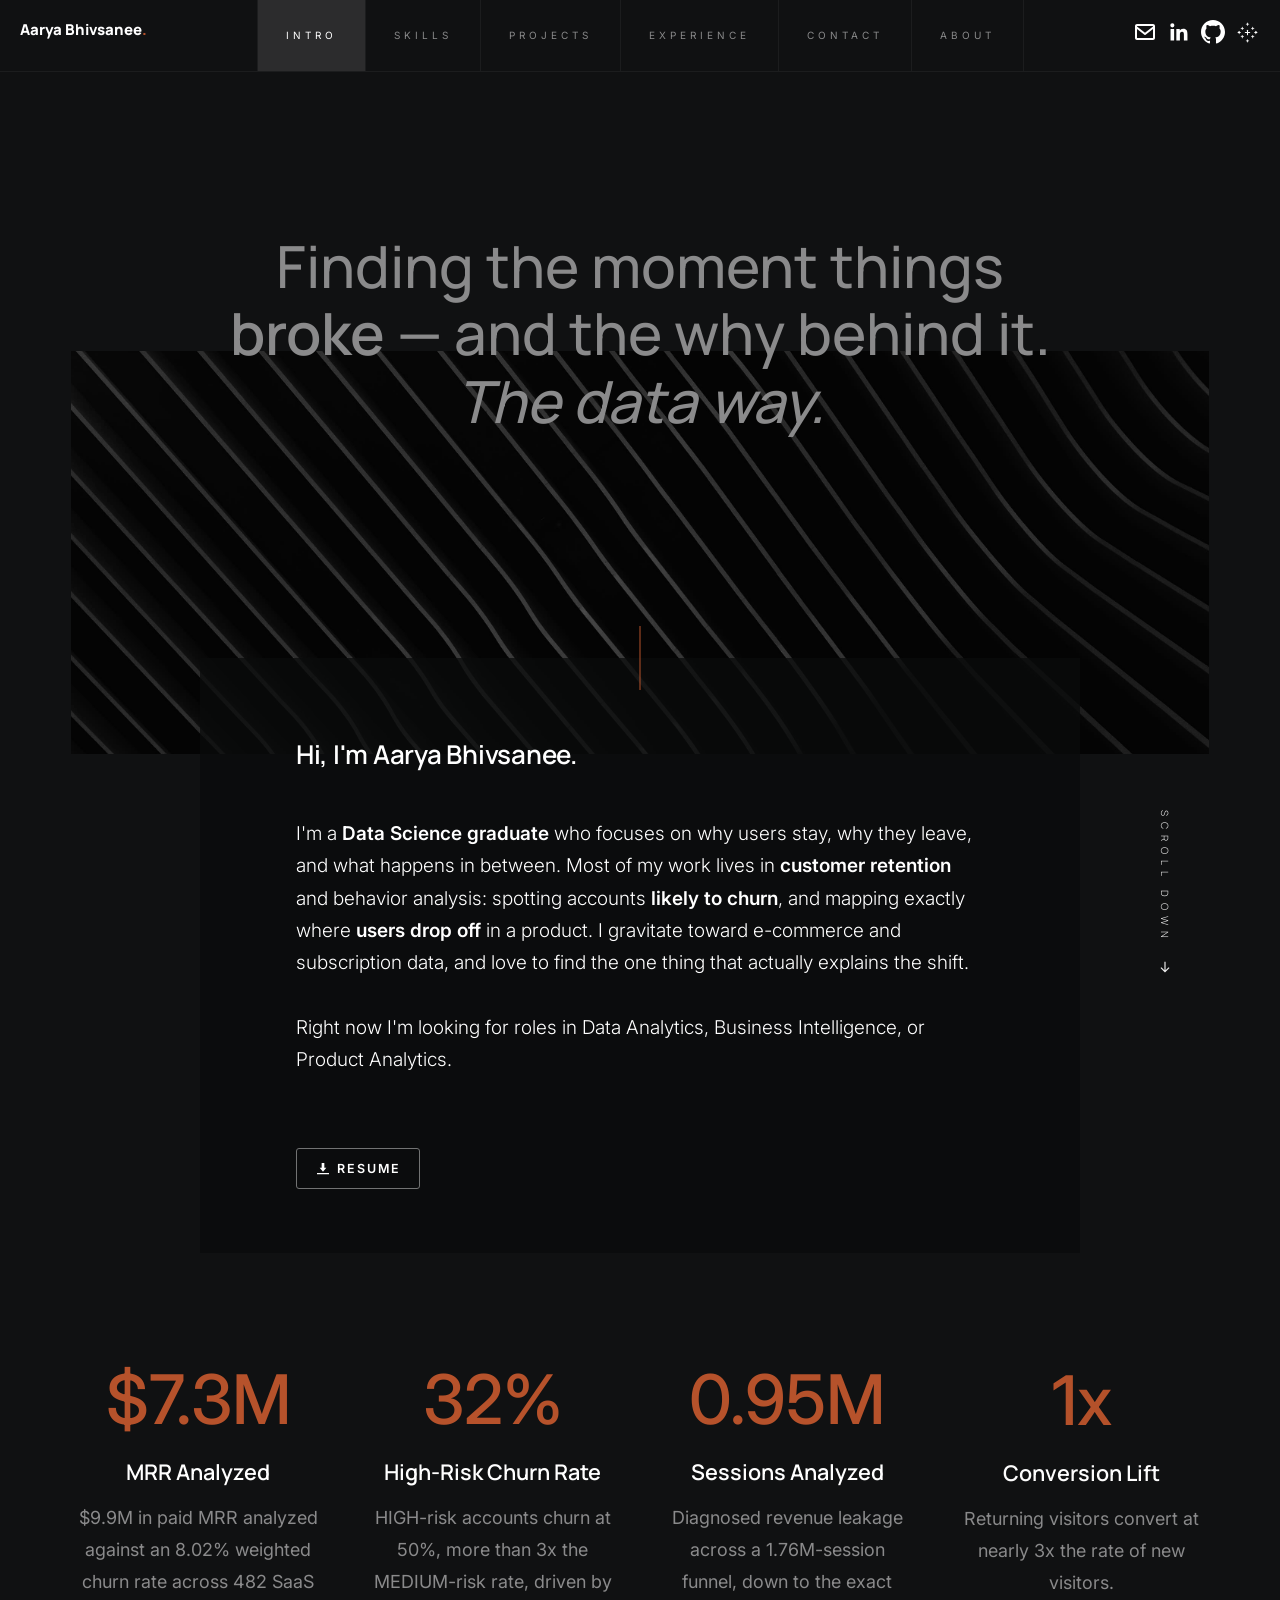
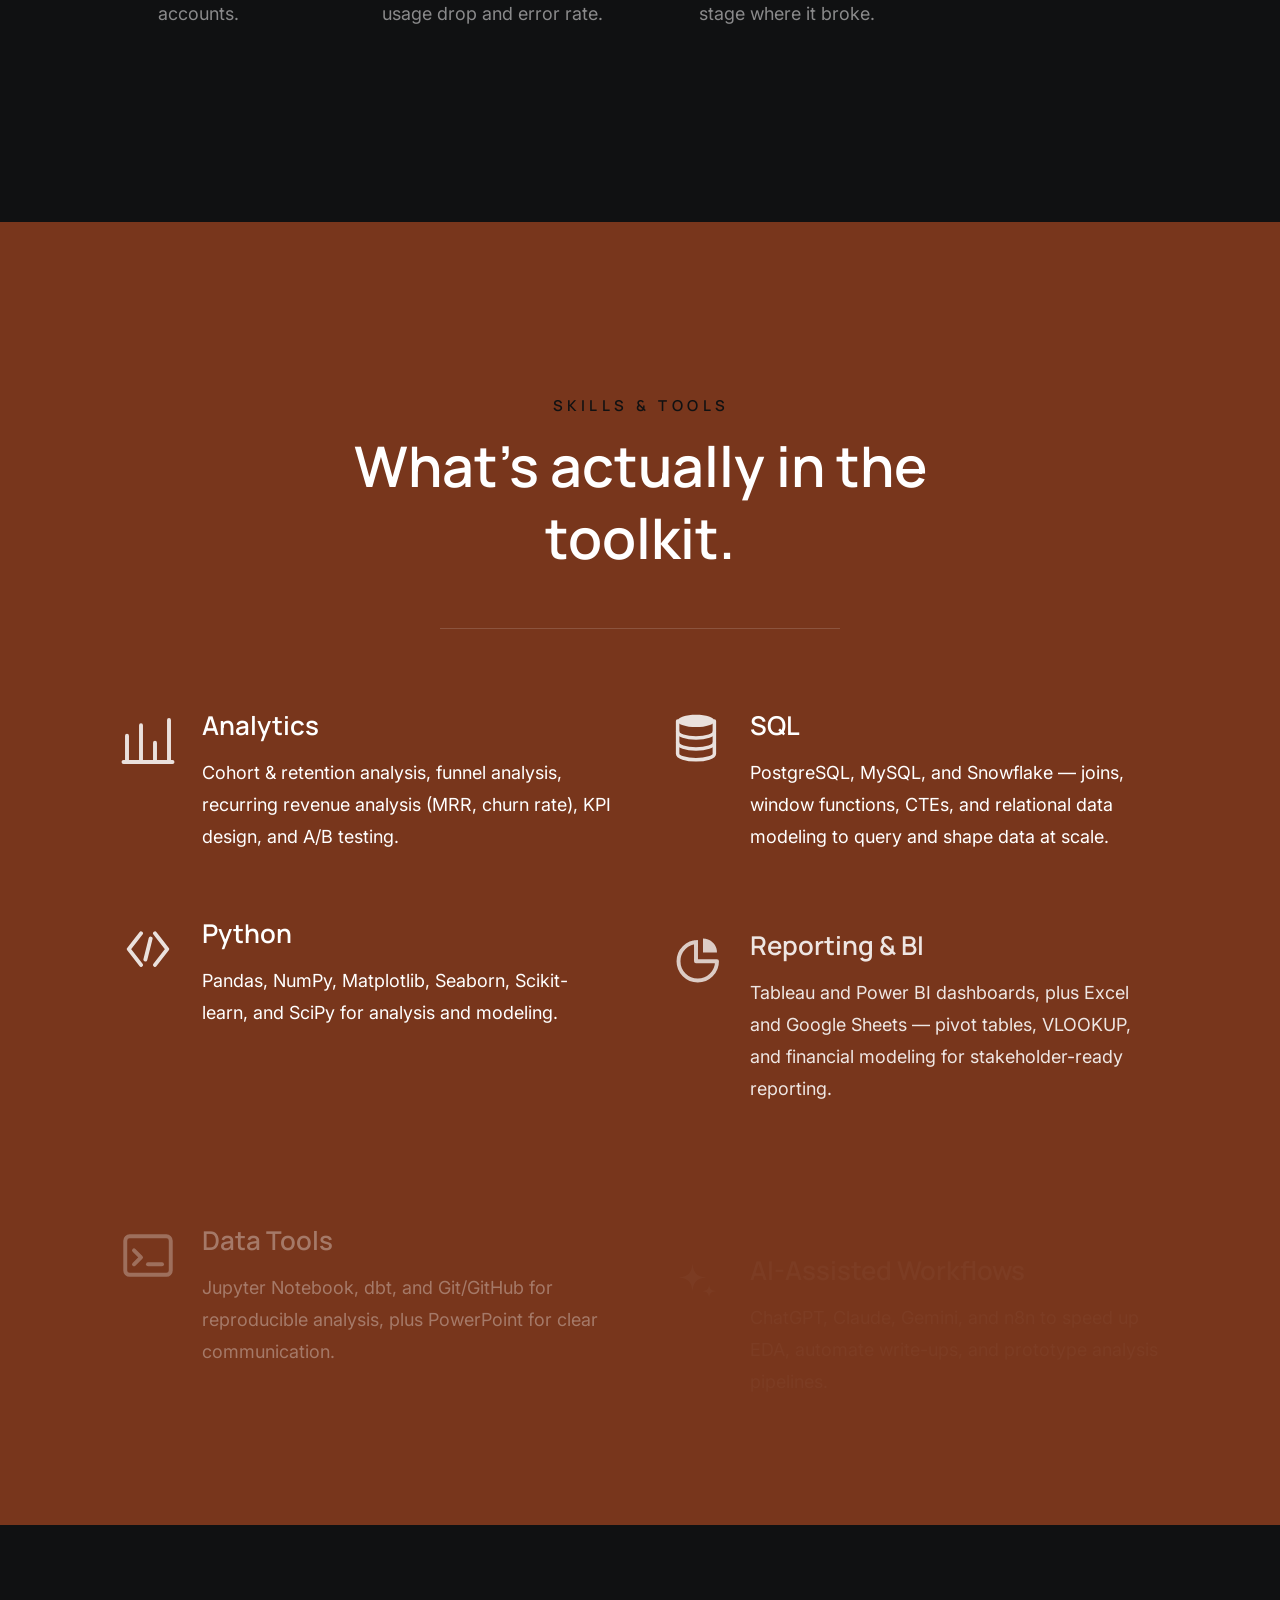
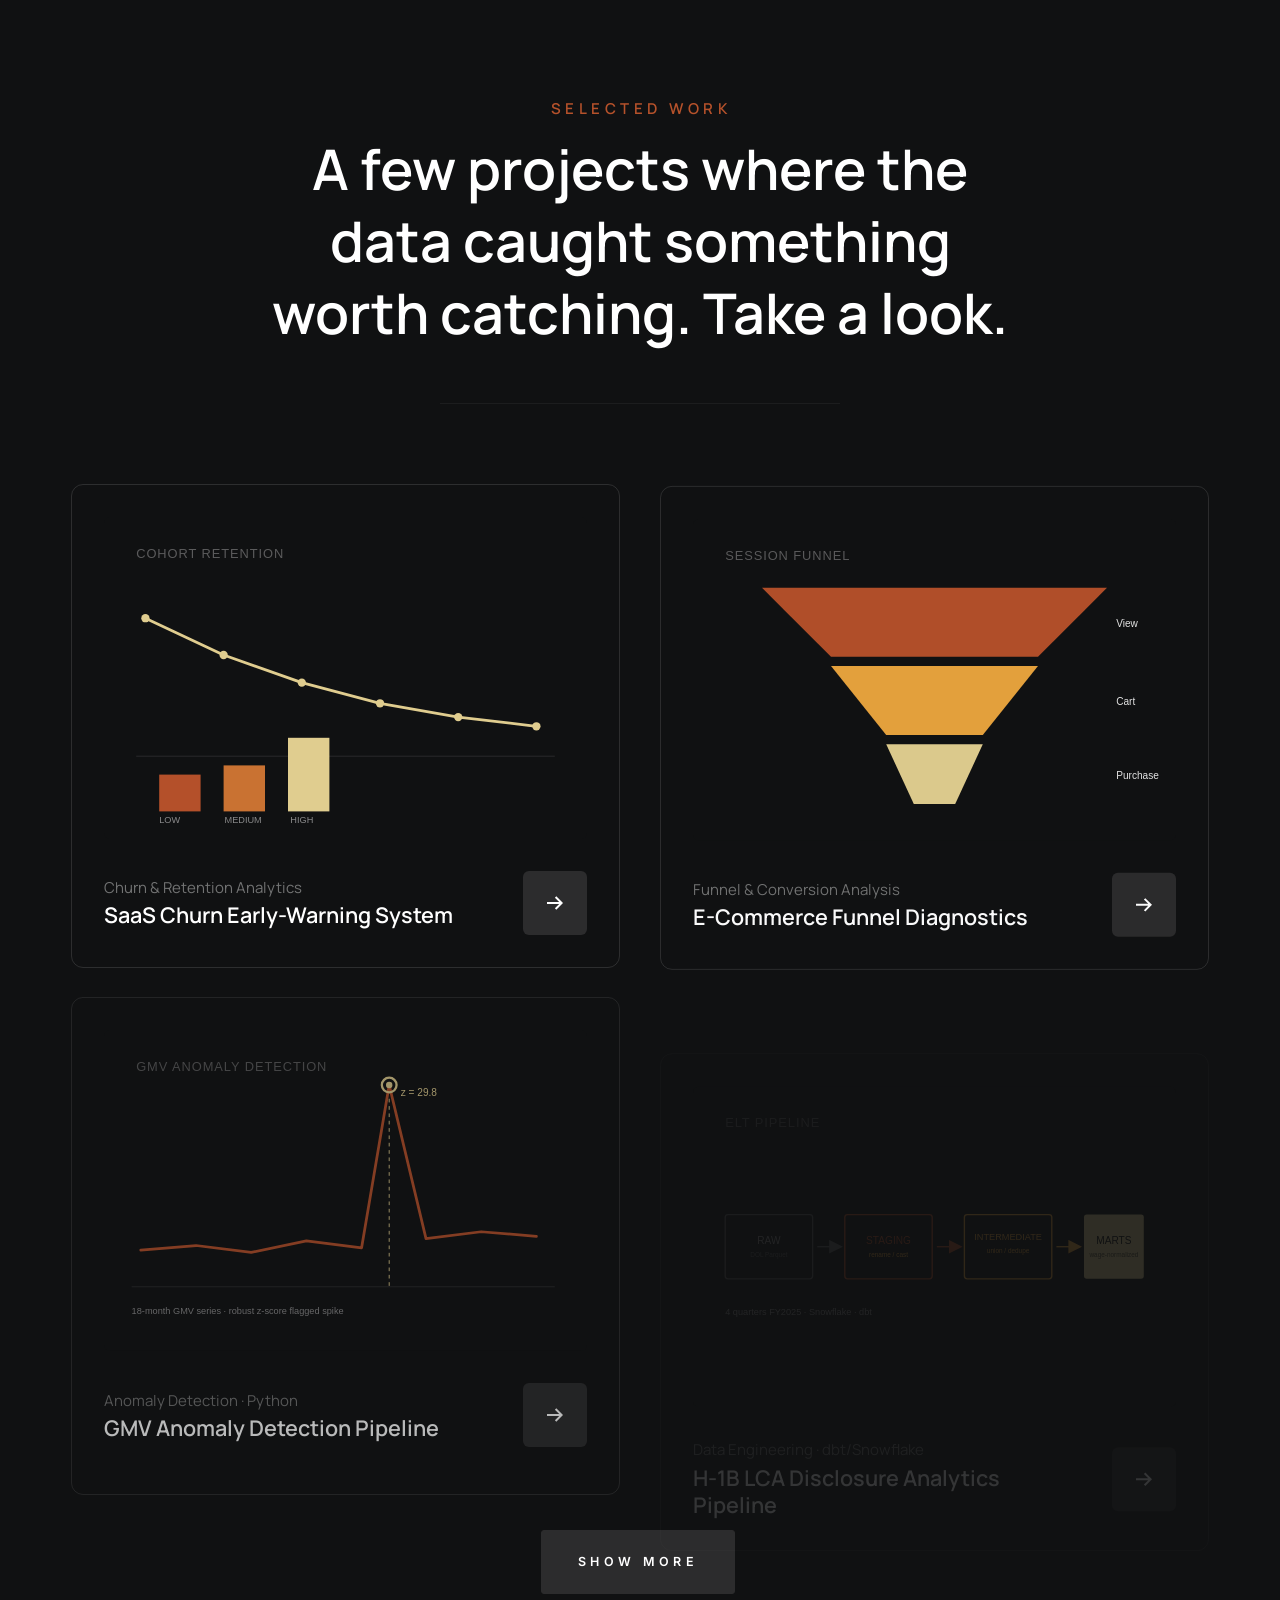
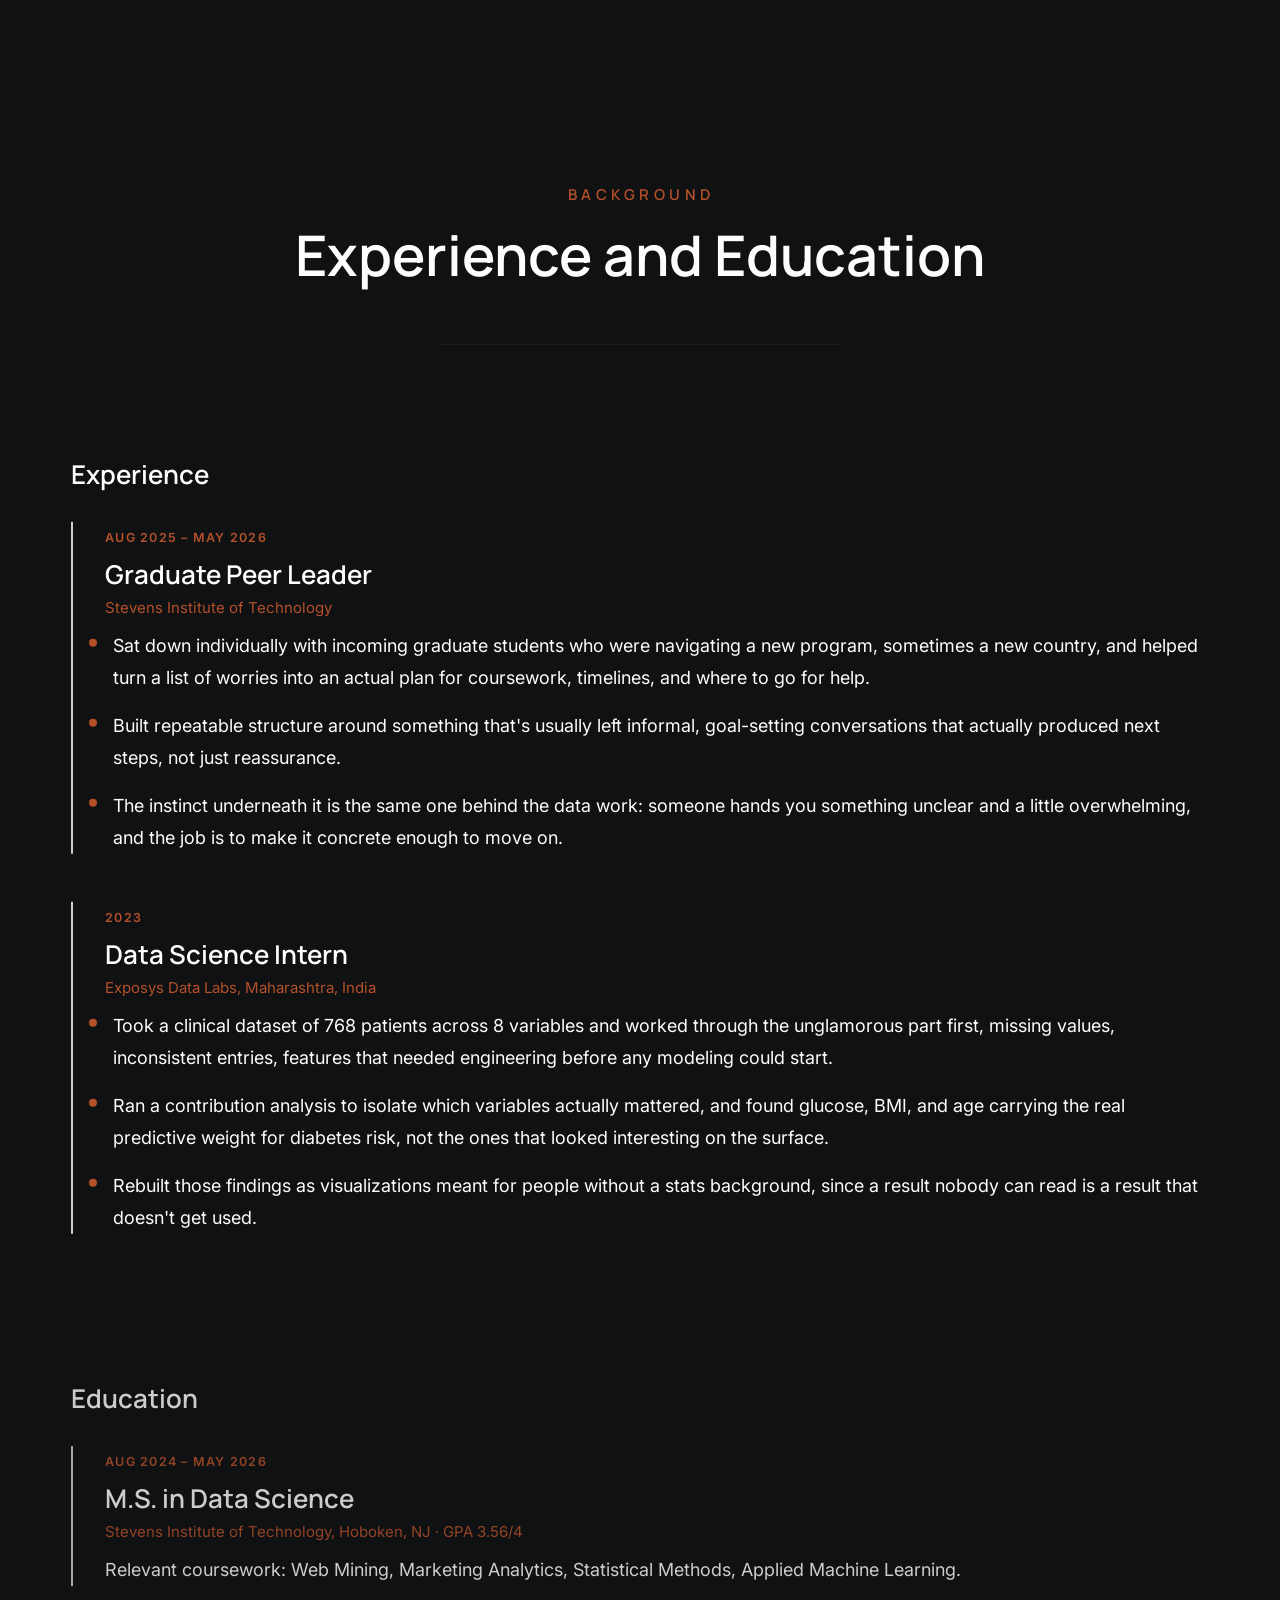
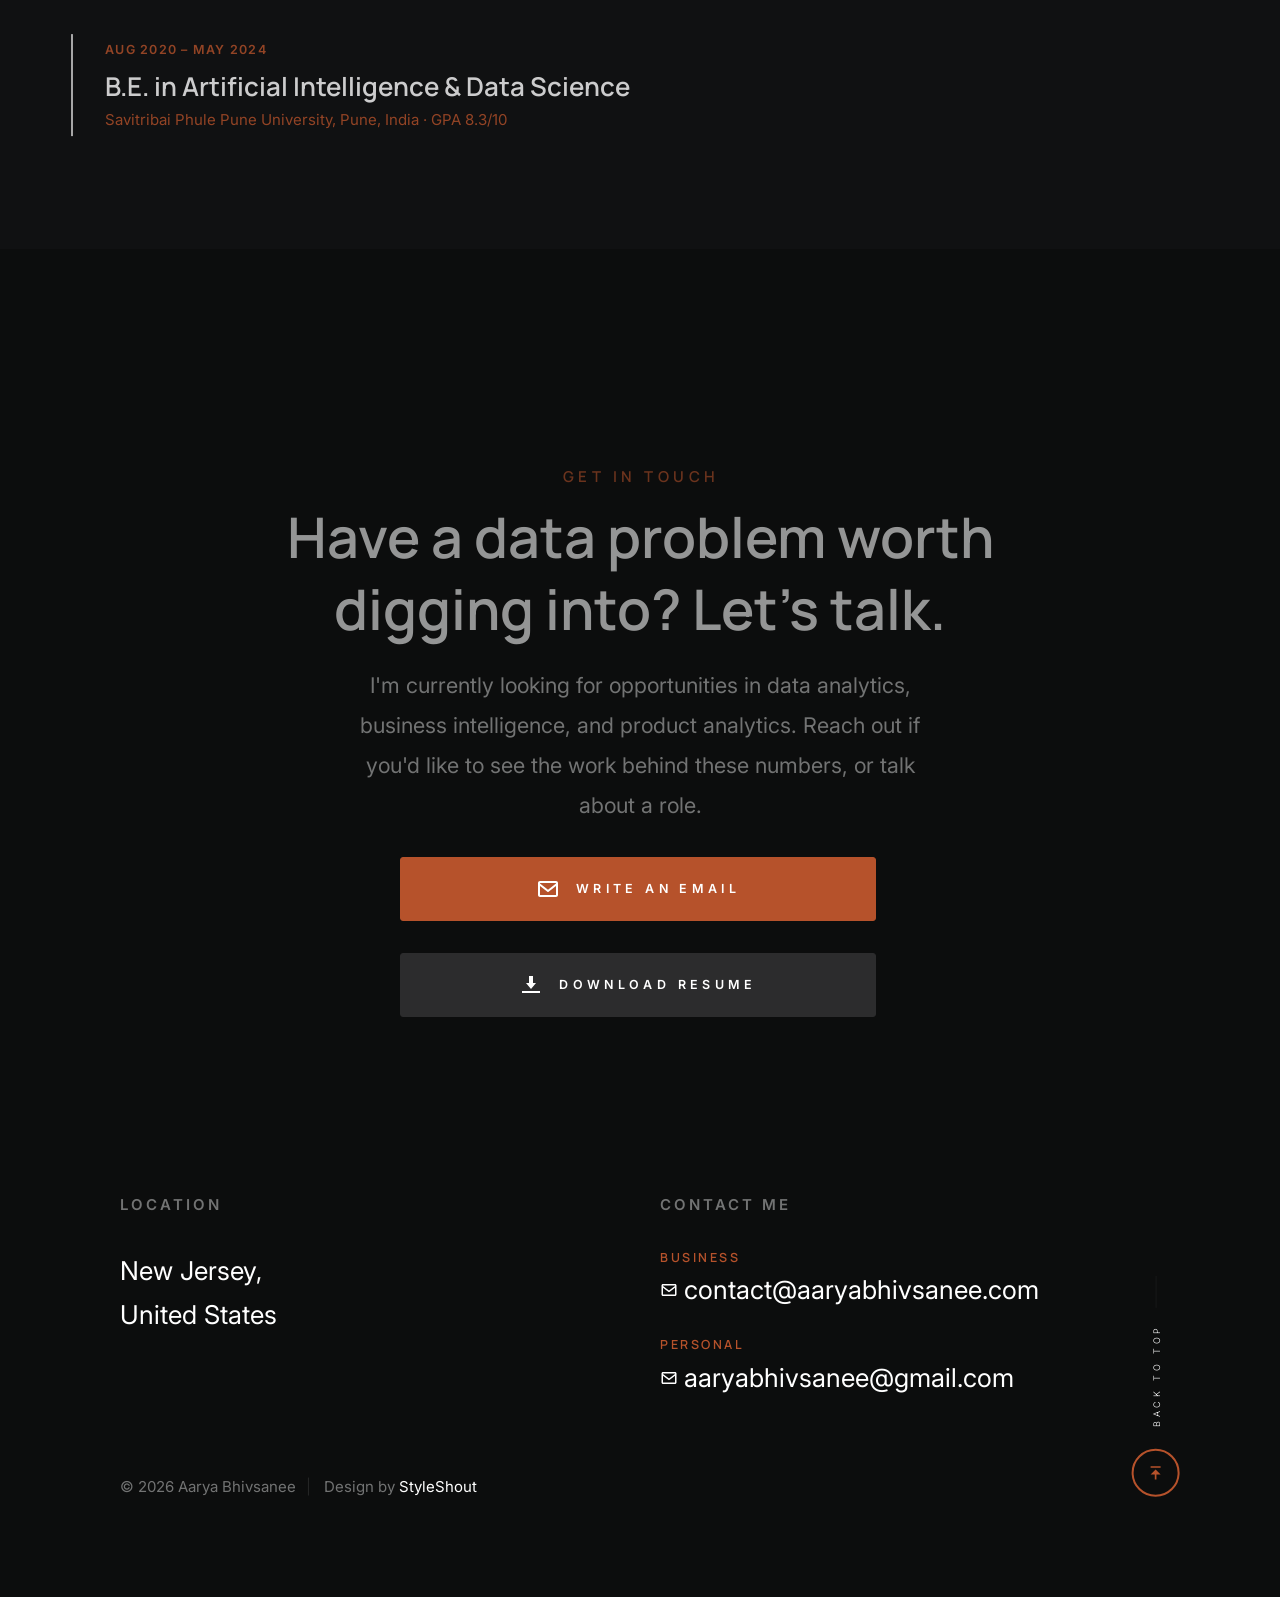
==== commit 5cd1bda4: "About page copy and content fixes; labelled business/personal emails - Align 482-account figure with" ====
--- a/index.html
+++ b/index.html
@@ -715,6 +715,14 @@
 
                         <ul class="contact-list">
                             <li>
+                                <span class="contact-list__label">Business</span>
+                                <a href="mailto:contact@aaryabhivsanee.com" class="contact-list__email">
+                                    <svg class="contact-list__icon" xmlns="http://www.w3.org/2000/svg" width="24" height="24" viewBox="0 0 24 24"><path d="M20,4H4C2.897,4,2,4.897,2,6v12c0,1.103,0.897,2,2,2h16c1.103,0,2-0.897,2-2V6C22,4.897,21.103,4,20,4z M20,6v0.511 l-8,6.223L4,6.512V6H20z M4,18V9.044l7.386,5.745C11.566,14.93,11.783,15,12,15s0.434-0.07,0.614-0.211L20,9.044L20.002,18H4z"></path></svg>
+                                    contact@aaryabhivsanee.com
+                                </a>
+                            </li>
+                            <li>
+                                <span class="contact-list__label">Personal</span>
                                 <a href="mailto:aaryabhivsanee@gmail.com" class="contact-list__email">
                                     <svg class="contact-list__icon" xmlns="http://www.w3.org/2000/svg" width="24" height="24" viewBox="0 0 24 24"><path d="M20,4H4C2.897,4,2,4.897,2,6v12c0,1.103,0.897,2,2,2h16c1.103,0,2-0.897,2-2V6C22,4.897,21.103,4,20,4z M20,6v0.511 l-8,6.223L4,6.512V6H20z M4,18V9.044l7.386,5.745C11.566,14.93,11.783,15,12,15s0.434-0.07,0.614-0.211L20,9.044L20.002,18H4z"></path></svg>
                                     aaryabhivsanee@gmail.com
@@ -726,7 +734,7 @@
 
                 <div class="row s-footer__bottom">
                     <div class="column ss-copyright">
-                        <span>© Copyright Aarya Bhivsanee 2026</span>
+                        <span>© 2026 Aarya Bhivsanee</span>
                         <span>Design by <a href="https://www.styleshout.com/">StyleShout</a></span>
                     </div>
 
--- a/css/styles.css
+++ b/css/styles.css
@@ -2669,8 +2669,14 @@
     word-wrap : normal !important;
 }
 
-[data-animate-el] {
+.js [data-animate-el] {
     opacity : 0;
+}
+
+@media (prefers-reduced-motion: reduce) {
+    .js [data-animate-el] {
+        opacity : 1 !important;
+    }
 }
 
 .basicLightbox iframe {
@@ -4471,9 +4477,34 @@
     padding-left : 0;
 }
 
+.contact-list li + li {
+    margin-top : var(--vspace-0_75);
+}
+
+/* small tag above each address saying what it's for */
+.contact-list__label {
+    display        : block;
+    font-family    : var(--font-2);
+    font-size      : var(--text-xs);
+    font-weight    : 600;
+    letter-spacing : .2em;
+    line-height    : 1.4;
+    text-transform : uppercase;
+    color          : var(--color-1);
+    margin-bottom  : .2rem;
+}
+
 .contact-list__email {
     display     : inline-flex;
     align-items : center;
+}
+
+/* the longer address is wider than a phone's content area at the footer's
+ * large type size, so let it scale down with the screen width */
+@media screen and (max-width: 600px) {
+    .contact-list__email {
+        font-size : min(var(--text-lg), 5.2vw);
+    }
 }
 
 .contact-list__icon {
@@ -4584,6 +4615,38 @@
     }
 }
 
+/* the rotated "back to top" rises into the contact row at 1200px and below
+ * (it touched the email on phones too), so sit it on the copyright line as
+ * a plain icon instead */
+@media screen and (max-width: 1200px) {
+    .ss-go-top {
+        transform : none;
+        bottom    : 0;
+    }
+
+    .ss-go-top::after {
+        display : none;
+    }
+
+    .ss-go-top__icon {
+        margin-right : 0;
+    }
+
+    /* the arrow svg carries an inline rotate(90deg) meant for the rotated
+     * container, so undo it now that the container isn't rotated */
+    .ss-go-top svg {
+        transform : none !important;
+    }
+
+    .ss-go-top__text {
+        position : absolute;
+        width    : 1px;
+        height   : 1px;
+        overflow : hidden;
+        clip     : rect(0 0 0 0);
+    }
+}
+
 @media screen and (max-width: 1200px) {
     .s-footer h4 {
         margin-bottom : var(--vspace-0_625);
@@ -4640,56 +4703,59 @@
  *
  *
  * ------------------------------------------------------------------- */
-.s-about-intro {
-    padding-top    : calc(var(--header-height) + var(--vspace-3));
-    padding-bottom : var(--vspace-2);
-}
-
-.s-about-intro::after {
-    content : "";
-    display : block;
-    clear   : both;
-}
-
+/* the hero reuses the homepage banner + overlapping card (.s-intro*), so only
+ * the spacing around it and the content inside the card need styling here */
+.s-about-hero {
+    padding-bottom : 0;
+}
+
+.s-about-hero .s-intro__about {
+    margin-bottom : 0;
+}
+
+/* the tagline is the page's h1 here (a <p> on the homepage), so give it the
+ * homepage tagline's grey instead of the global white heading colour, and
+ * balance the lines so a single word never sits alone on the second line */
+.s-about-hero h1.s-intro__text {
+    color     : var(--color-text);
+    text-wrap : balance;
+}
+
+/* inside the card the text fills the same width as the photo above it */
+.s-about-hero .s-intro__about p,
+.s-about-plain p {
+    max-width : none;
+}
+
+.s-about-hero .s-intro__about p:last-child {
+    margin-bottom : 0;
+}
+
+.s-about-hero .s-intro__about p strong {
+    color       : var(--color-white);
+    font-weight : 600;
+}
+
+/* hero photo frame: 3:2 ratio (the source is 1.59, so cover trims only a sliver) */
 .about-intro-photo {
-    float         : right;
-    width         : 65%;
-    max-width     : 650px;
-    margin        : 0 0 var(--vspace-1_5) var(--vspace-2);
+    width         : 100%;
+    aspect-ratio  : 3 / 2;
     border        : 1px solid rgba(255, 255, 255, .12);
     border-radius : var(--border-radius);
     overflow      : hidden;
 }
 
+.about-intro-photo {
+    margin : 0 0 var(--vspace-1_5);
+}
+
+/* base img rule adds a bottom margin that left an empty strip inside the frame */
 .about-intro-photo img {
-    display : block;
-    width   : 100%;
-    height  : auto;
-}
-
-.s-about-intro p {
-    color         : var(--color-text-dark);
-    font-size     : calc(var(--text-size) * 1.1111);
-    line-height   : var(--vspace-1_25);
-    margin-bottom : var(--vspace-1);
-}
-
-.s-about-intro p:last-child {
+    display       : block;
+    width         : 100%;
+    height        : 100%;
+    object-fit    : cover;
     margin-bottom : 0;
-}
-
-.s-about-intro p strong {
-    color       : var(--color-white);
-    font-weight : 700;
-}
-
-@media screen and (max-width: 700px) {
-    .about-intro-photo {
-        float  : none;
-        width  : 100%;
-        max-width : none;
-        margin : var(--vspace-1) 0 var(--vspace-1_5) 0;
-    }
 }
 
 .s-about-block {
@@ -4697,61 +4763,59 @@
     padding-bottom : var(--vspace-2);
 }
 
+/* lower sections use the hero card's own width and side padding, minus its
+ * background and vertical padding, so every text edge on the page lines up
+ * with the text inside the hero card at every screen size */
+.s-intro__about.s-about-plain {
+    background-color : transparent;
+    margin-top       : 0;
+    margin-bottom    : 0;
+    padding-top      : 0;
+    padding-bottom   : 0;
+    color            : var(--color-text-dark);
+}
+
+.s-about-plain::before {
+    display : none;
+}
+
+.s-about-plain p {
+    margin-bottom : 0;
+}
+
+.s-about-plain ul.disc {
+    margin  : 0;
+    padding : 0;
+}
+
+.s-about-plain ul.disc li {
+    margin-bottom : var(--vspace-0_5);
+}
+
+.s-about-plain ul.disc li:last-child {
+    margin-bottom : 0;
+}
+
+/* reading list: title on one line, author muted beneath it */
+.book-title,
+.book-author {
+    display : block;
+}
+
+.book-author {
+    font-size   : var(--text-sm);
+    line-height : 1.4;
+    color       : var(--color-text-light);
+}
+
 .s-about-block--closing {
     text-align : center;
 }
 
-/* this section's column shares the intro section's un-capped width so
- * its photo treatment resolves to a comparably generous pixel size, and
- * the text column gets a similarly wide line length as the section above */
-.s-about-block--outside .about-section {
-    max-width : none;
-}
-
-/* flexbox (not float) so the image and the wrapped text can never mismatch
- * in height and break out of the row, and so both can be vertically centered
- * against each other regardless of which one is taller */
-.outside-work-row {
-    display     : flex;
-    align-items : center;
-    gap         : var(--vspace-2);
-}
-
-.outside-work-photo {
-    flex          : 0 0 63.5375%;
-    max-width     : 635.375px;
-    border        : 1px solid rgba(255, 255, 255, .12);
-    border-radius : var(--border-radius);
-    overflow      : hidden;
-}
-
-.outside-work-photo img {
-    display : block;
-    width   : 100%;
-    height  : auto;
-}
-
-.outside-work-row p {
-    flex : 1 1 auto;
-}
-
-@media screen and (max-width: 700px) {
-    .outside-work-row {
-        flex-direction : column;
-        align-items    : stretch;
-        gap            : var(--vspace-1_5);
-    }
-
-    .outside-work-photo {
-        flex      : 0 0 auto;
-        max-width : none;
-    }
-}
-
-.about-section {
-    max-width : 720px;
-    margin    : 0;
-    color     : var(--color-text-dark);
+/* a one-line sign-off, so it sits closer to the section above than a full
+ * block would (doubled selector beats the small-screen .s-about-block rule) */
+.s-about-block.s-about-block--closing {
+    padding-top : 0;
 }
 
 .about-section__eyebrow {
@@ -4765,35 +4829,26 @@
     margin-bottom  : var(--vspace-0_75);
 }
 
-.about-section p {
-    font-size   : calc(var(--text-size) * 1.1111);
-    line-height : var(--vspace-1_25);
-    margin-bottom : 0;
-}
-
-.about-section ul.disc {
-    margin      : 0;
-    padding     : 0;
-    font-size   : calc(var(--text-size) * 1.1111);
-    line-height : var(--vspace-1_25);
-}
-
-.about-section ul.disc li {
-    margin-bottom : var(--vspace-0_5);
-}
-
-.about-section ul.disc li:last-child {
-    margin-bottom : 0;
-}
-
 .s-about-footer-wrap {
-    background-color : var(--color-gray-14);
-    padding-top       : var(--vspace-5);
+    border-top  : 1px solid rgba(255, 255, 255, .08);
+    padding-top : var(--vspace-3);
+}
+
+/* the footer's own top margin (meant for the homepage contact section)
+ * stacked on top of the wrapper padding */
+.s-about-footer-wrap .s-footer {
+    margin-top : 0;
 }
 
 /* -------------------------------------------------------------------
  * ## quotes carousel (continuous marquee)
  * ------------------------------------------------------------------- */
+/* flex items default to min-width:auto, which let this column stretch past
+ * the page and pushed the carousel off-centre */
+.s-about-block--quotes .column {
+    min-width : 0;
+}
+
 .quotes-carousel {
     --quote-card-w  : 368px;
     --quote-card-h  : 253px;
@@ -4806,8 +4861,9 @@
 .quotes-carousel__viewport {
     display     : flex;
     align-items : center;
-    overflow    : hidden;
-    height      : calc(var(--quote-card-h) * 1.5);
+    overflow-x  : clip;
+    overflow-y  : visible;
+    height      : calc(var(--quote-card-h) * 1.25);
 }
 
 .quotes-carousel__track {
@@ -4817,13 +4873,15 @@
     width      : max-content;
     list-style : none;
     margin     : 0;
-    padding    : 0;
+    /* trailing gap makes the track exactly two equal halves, so the -50%
+     * loop lands precisely on the duplicate set with no hitch */
+    padding    : 0 var(--vspace-0_375) 0 0;
     animation  : quotes-marquee 25s linear infinite;
 }
 
 @keyframes quotes-marquee {
-    from { transform : translateX(-50%); }
-    to   { transform : translateX(0%); }
+    from { transform : translateX(0%); }
+    to   { transform : translateX(-50%); }
 }
 
 .quote-card {
@@ -4862,7 +4920,7 @@
     font-weight        : 700;
     line-height        : var(--vspace-0_875);
     color              : var(--color-white);
-    margin             : 0 0 var(--vspace-0_5);
+    margin             : 0;
 }
 
 .quote-card__text::before,
@@ -4878,15 +4936,6 @@
 
 .quote-card__text::after {
     content : '"';
-}
-
-.quote-card__attribution {
-    font-size      : var(--text-xs);
-    letter-spacing : .1em;
-    text-transform : uppercase;
-    color          : var(--color-text-light);
-    margin         : 0;
-    min-height     : 1.2em;
 }
 
 @media (hover: hover) and (pointer: fine) {
@@ -4940,10 +4989,6 @@
 }
 
 @media screen and (max-width: 500px) {
-    .s-about-intro {
-        padding-top : calc(var(--header-height) + var(--vspace-2));
-    }
-
     .s-about-block {
         padding-top    : var(--vspace-1_5);
         padding-bottom : var(--vspace-1_5);
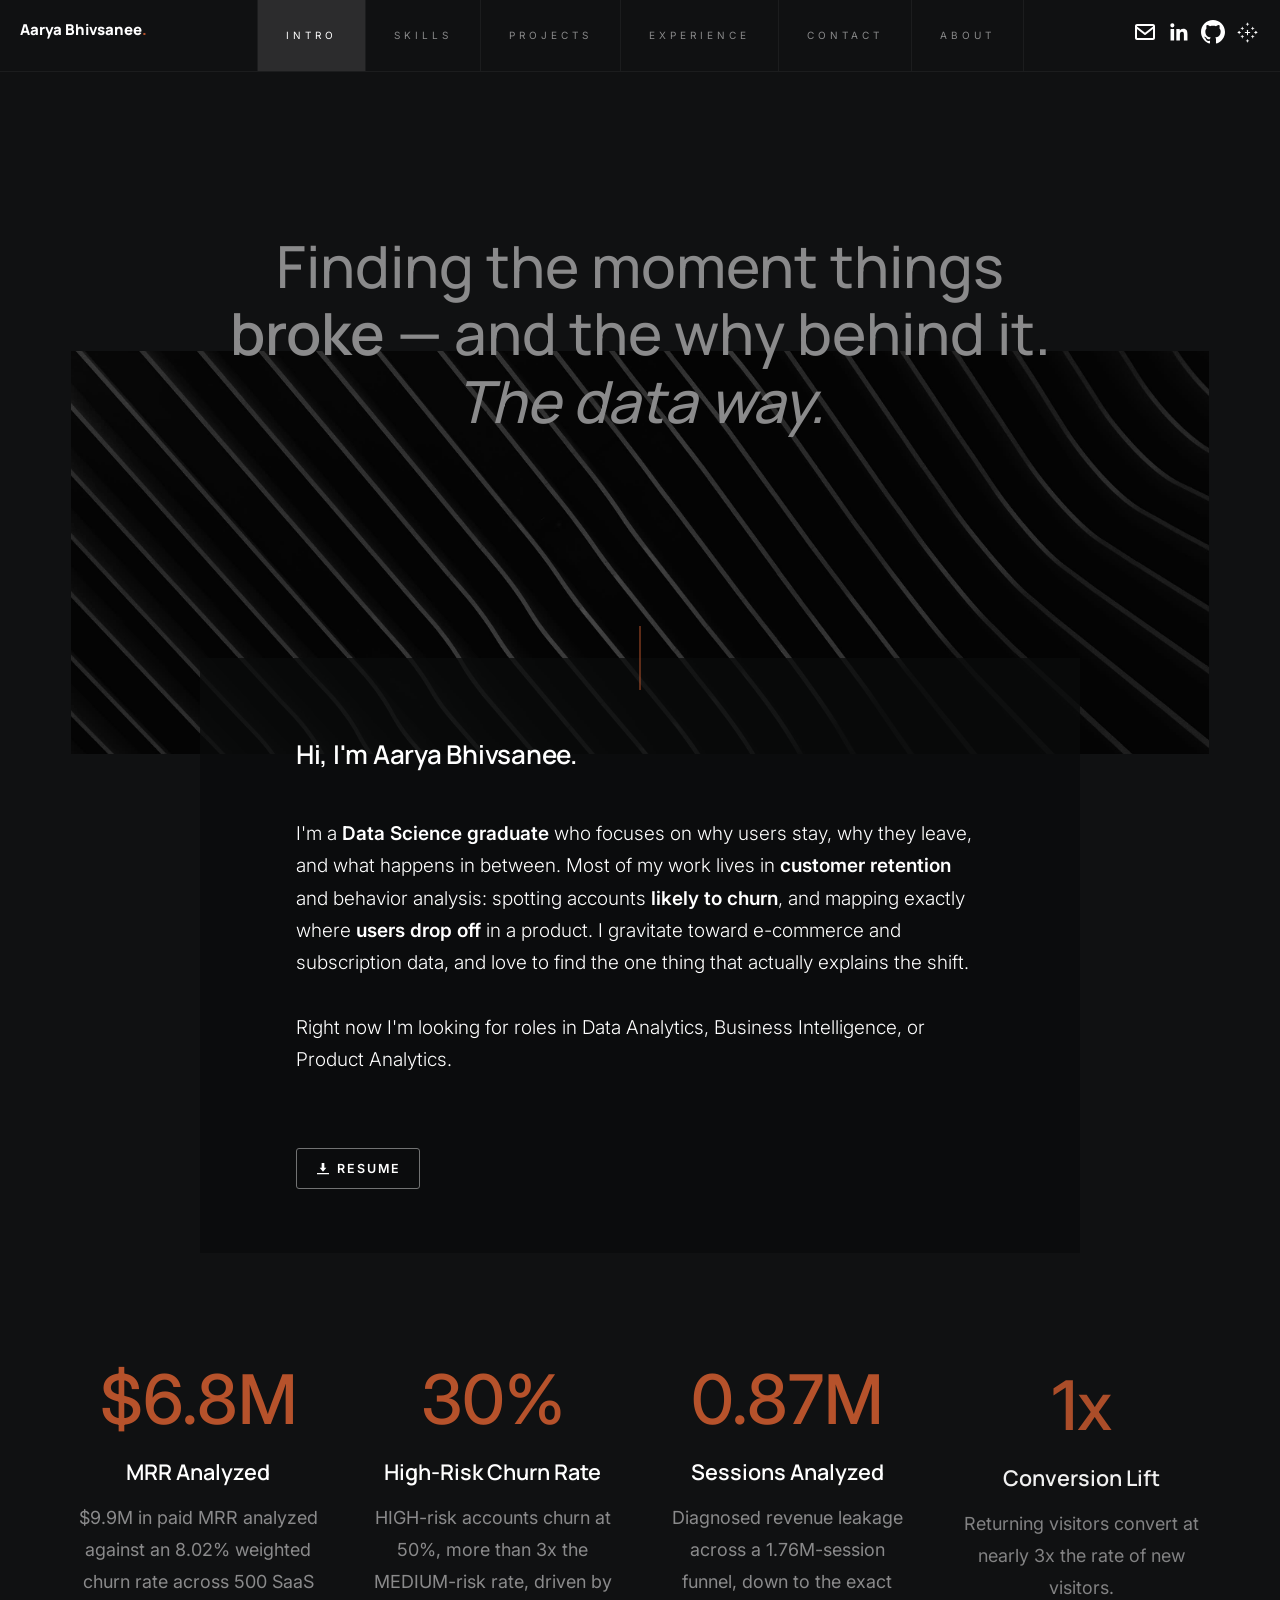
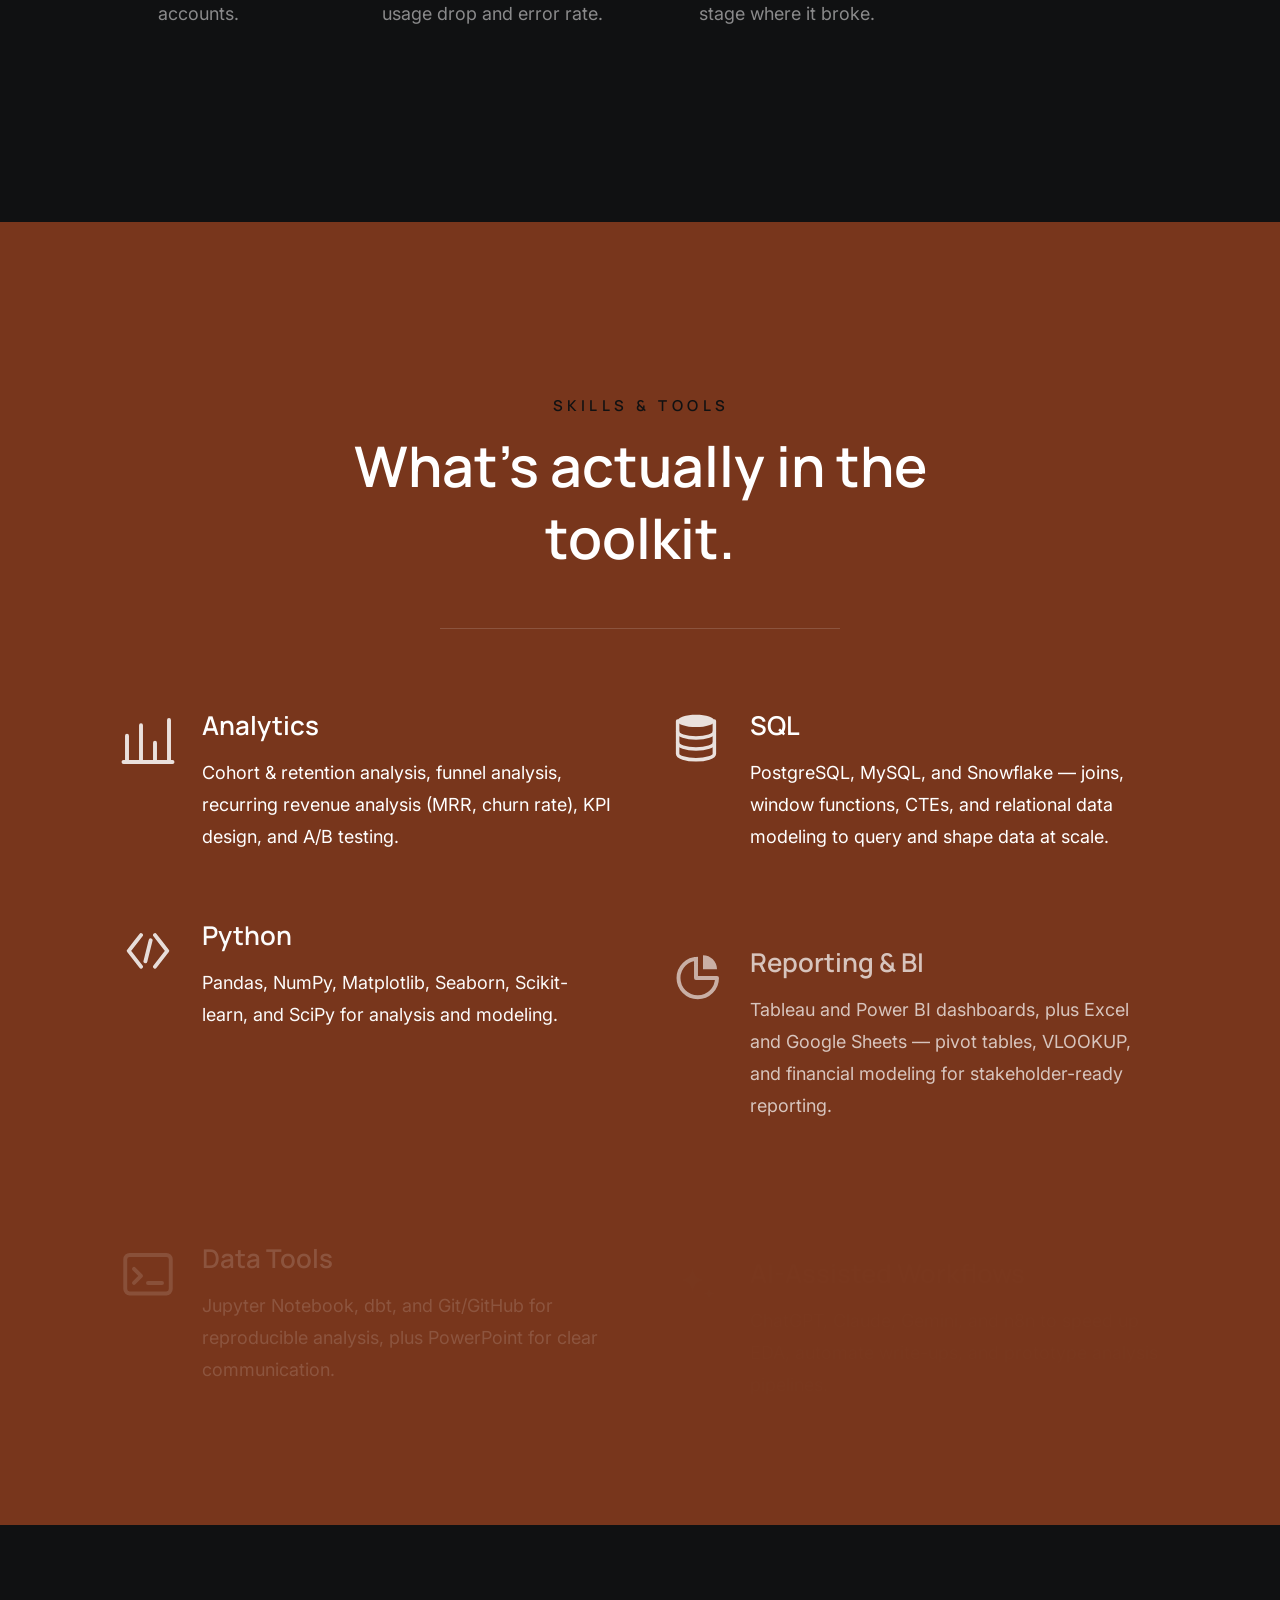
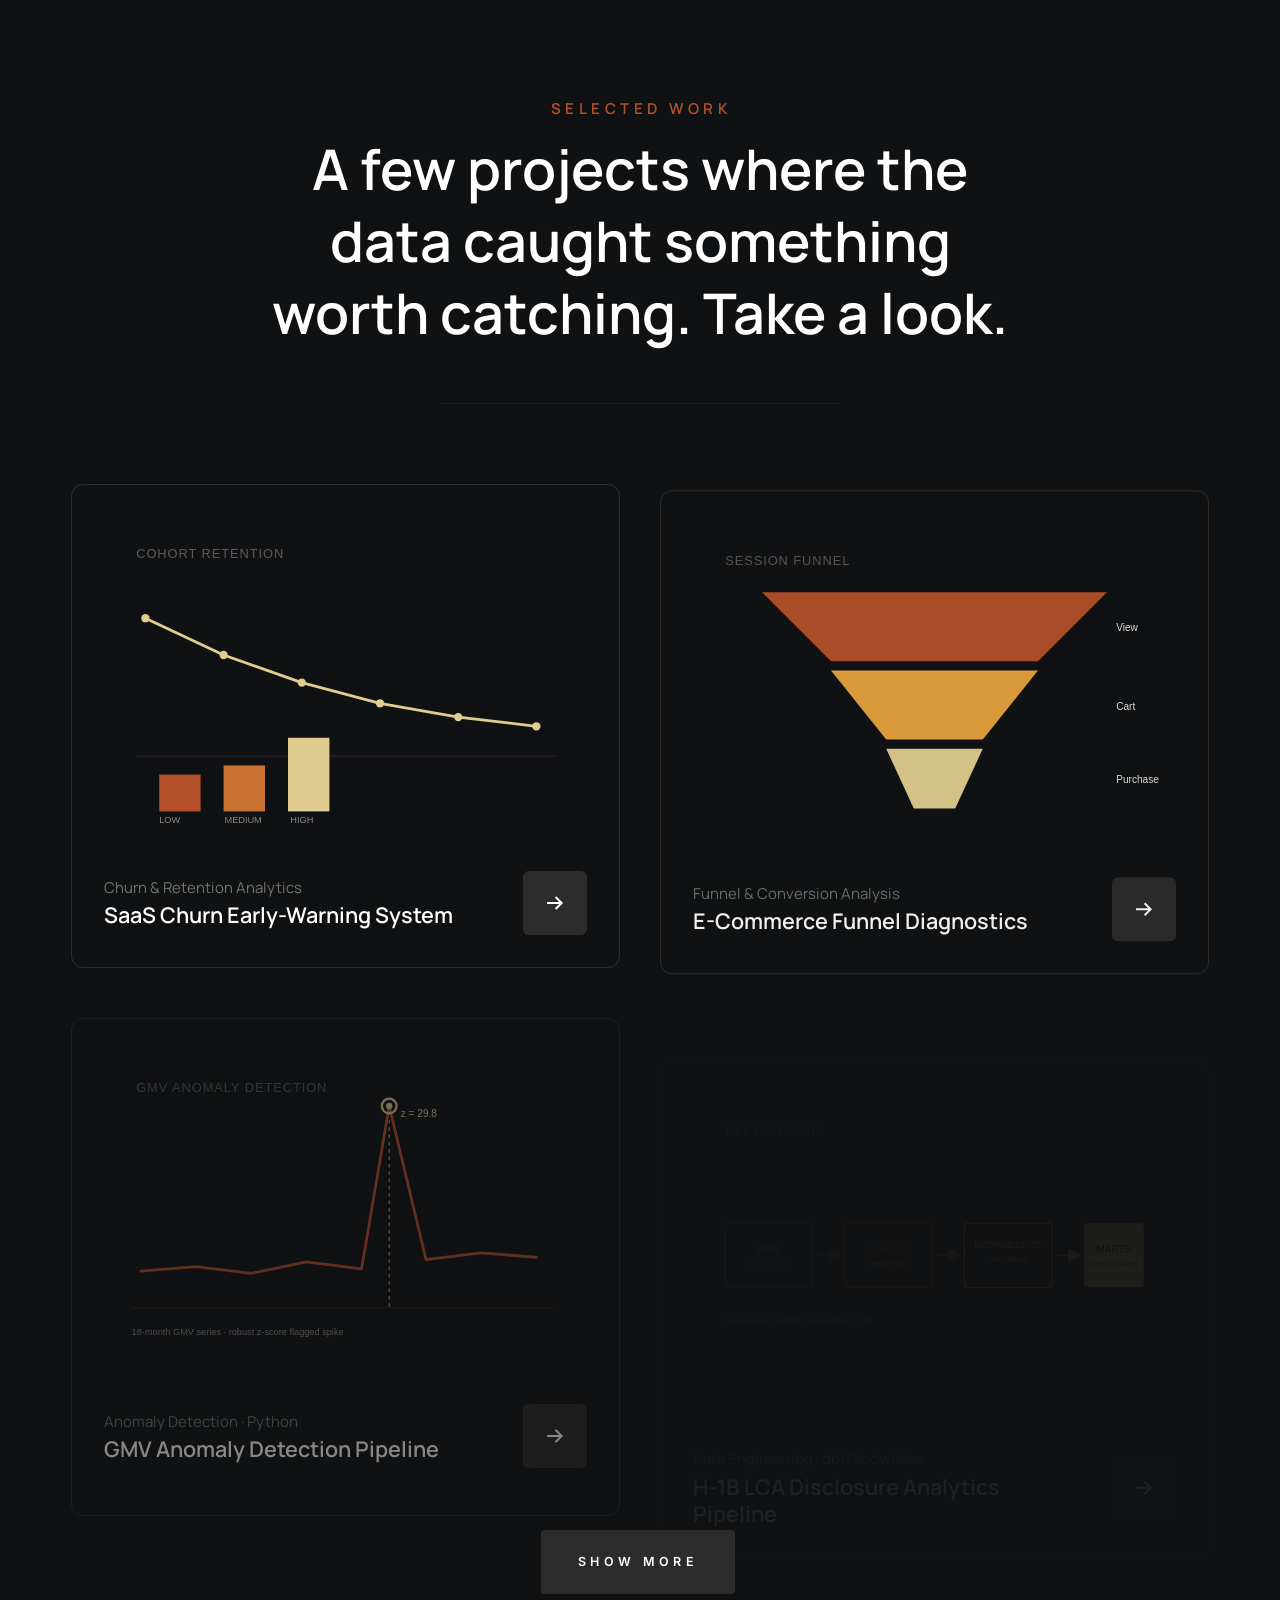
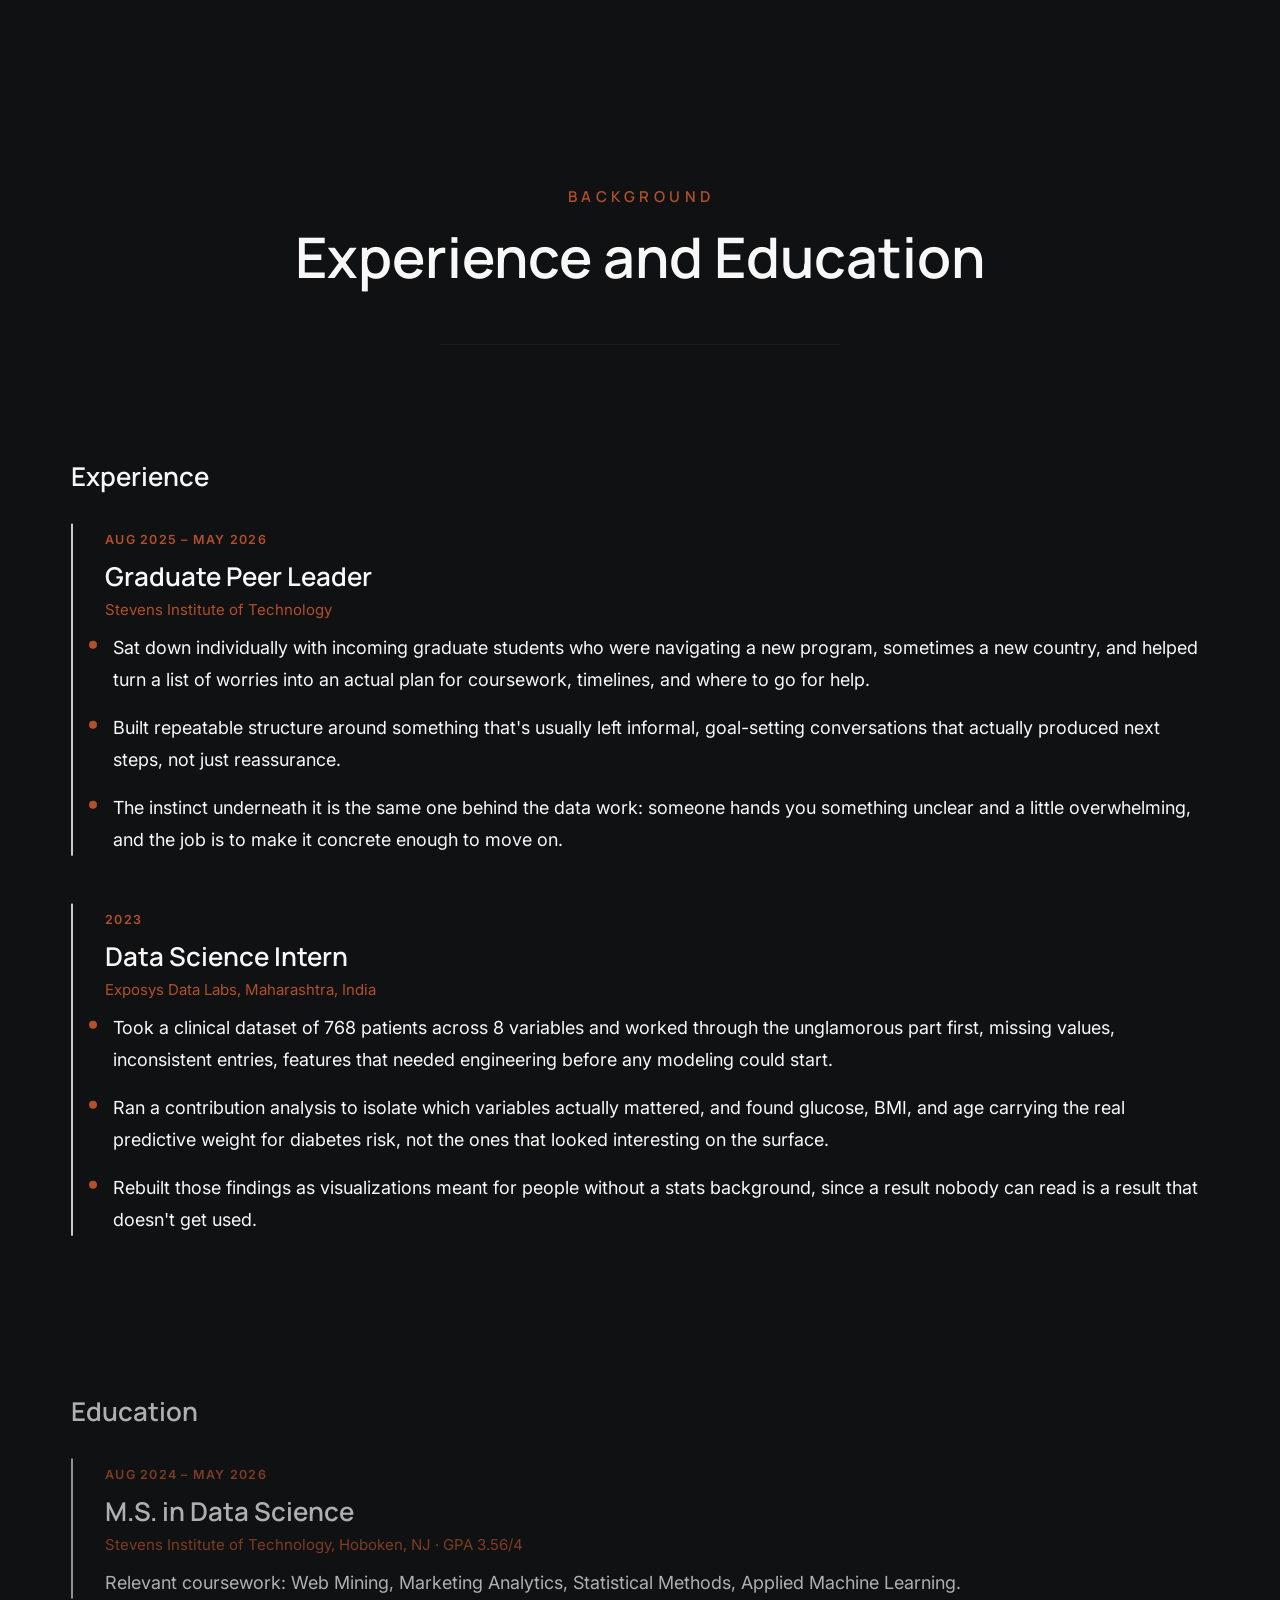
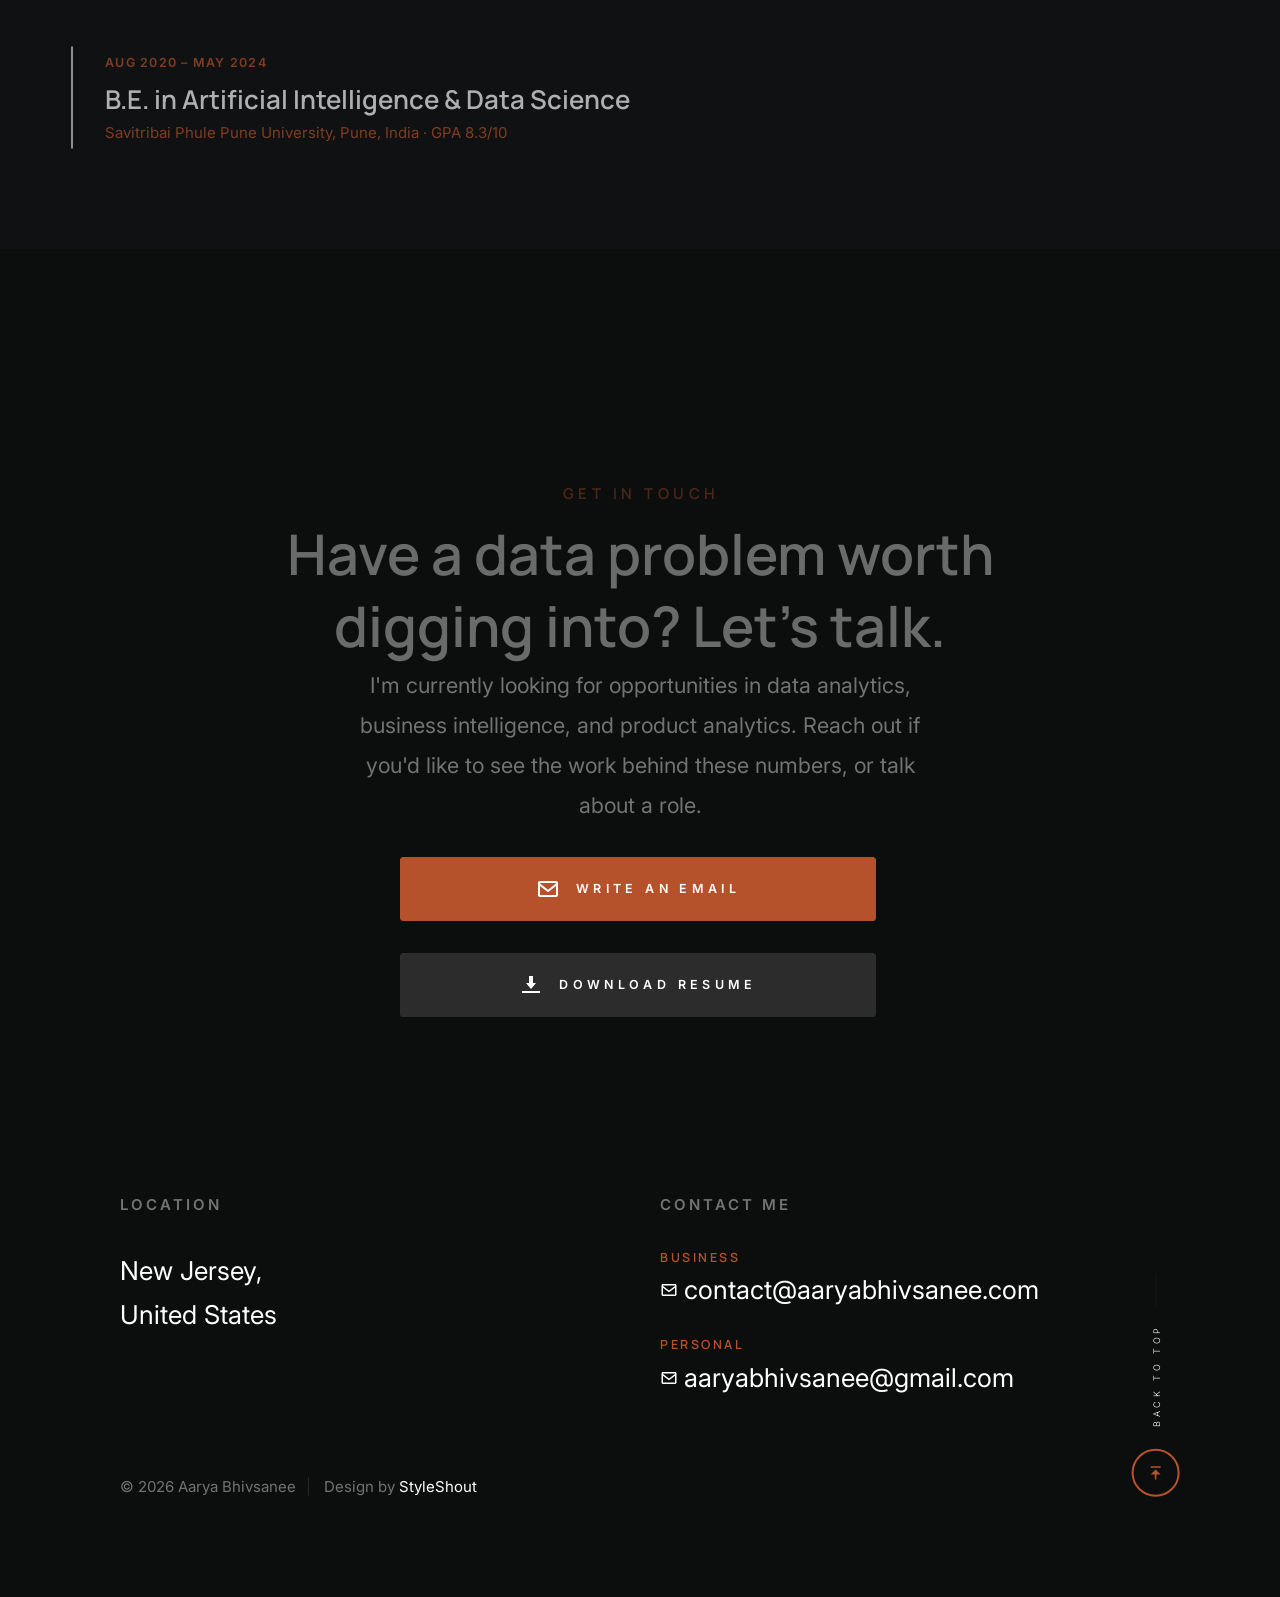
==== commit d08e4f45: "Use 500 SaaS accounts consistently on both pages Co-Authored-By: Claude Sonnet 5.5 <noreply@anthropi" ====
--- a/index.html
+++ b/index.html
@@ -195,7 +195,7 @@
                     <h5>MRR Analyzed</h5>
                     <p>
                     $9.9M in paid MRR analyzed against an 8.02% weighted churn rate
-                    across 482 SaaS accounts.
+                    across 500 SaaS accounts.
                     </p>
                 </div>
                 <div class="column stats__item" data-animate-el>
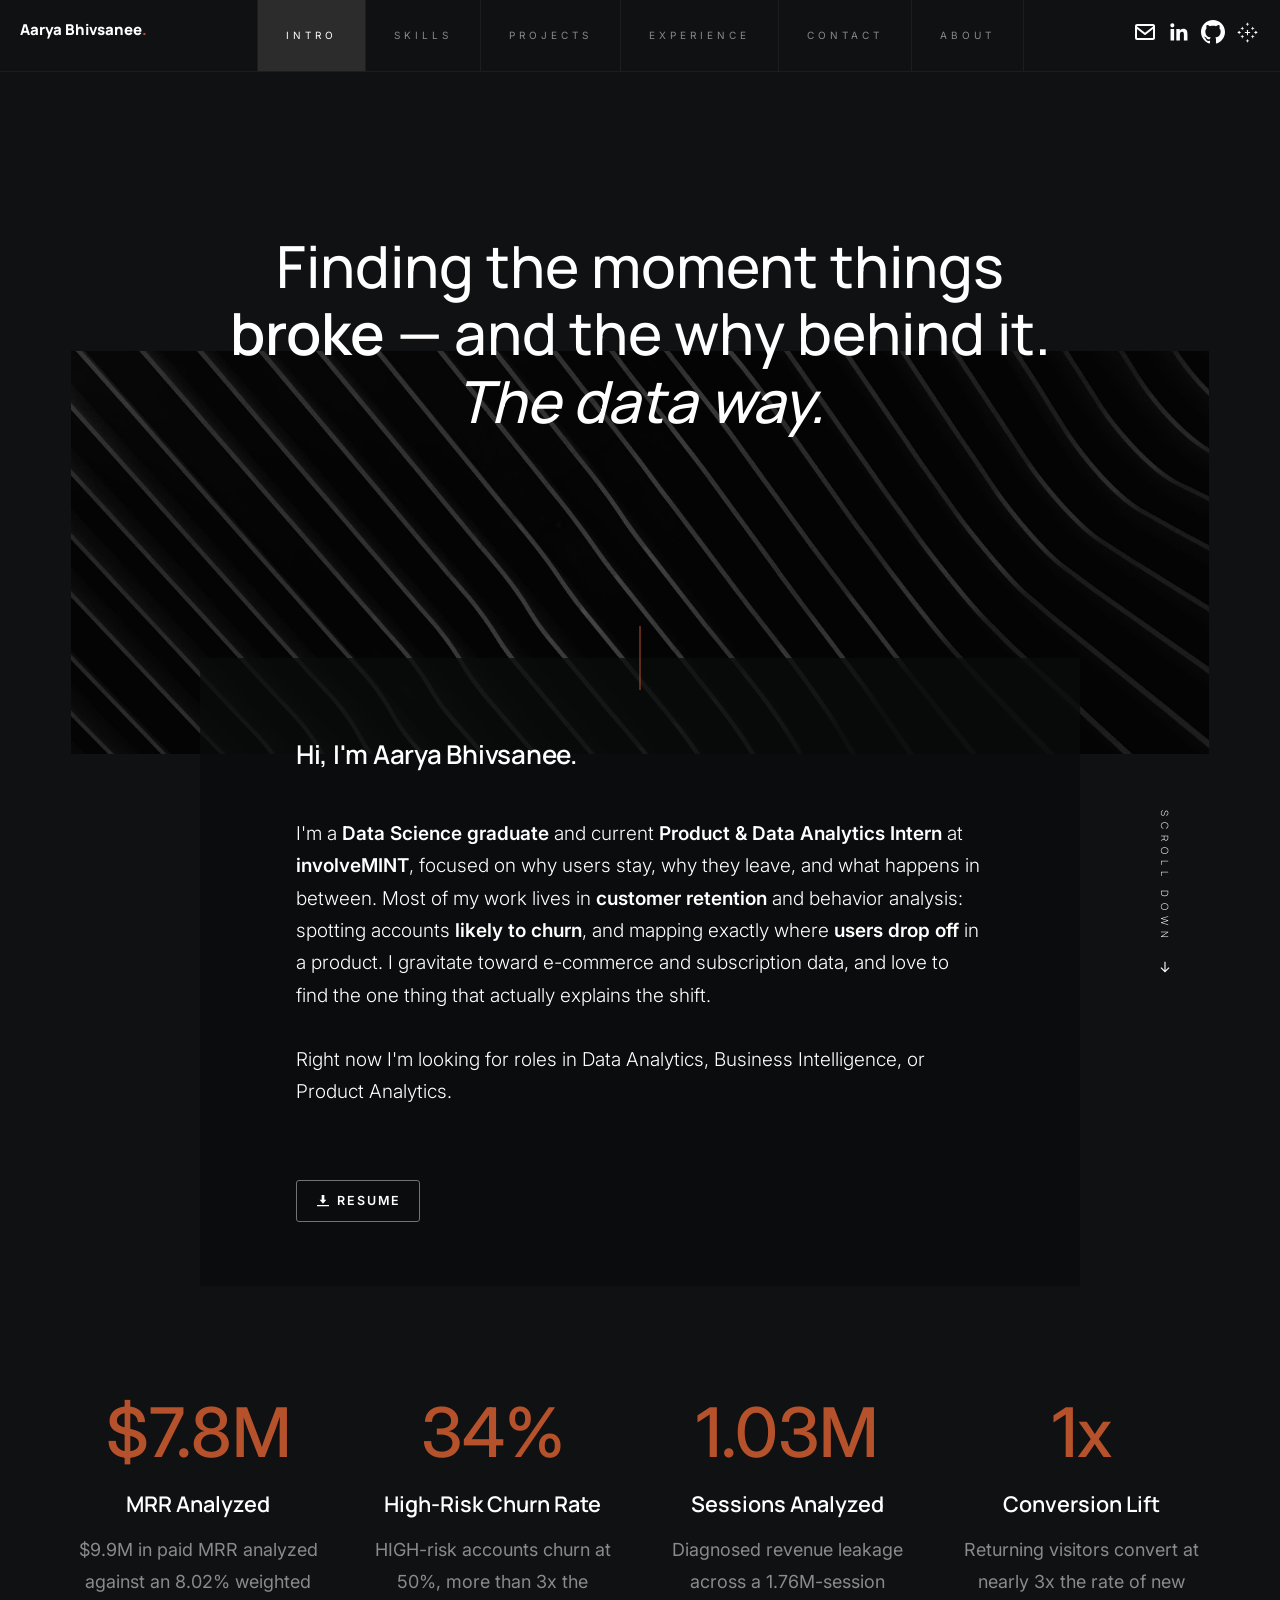
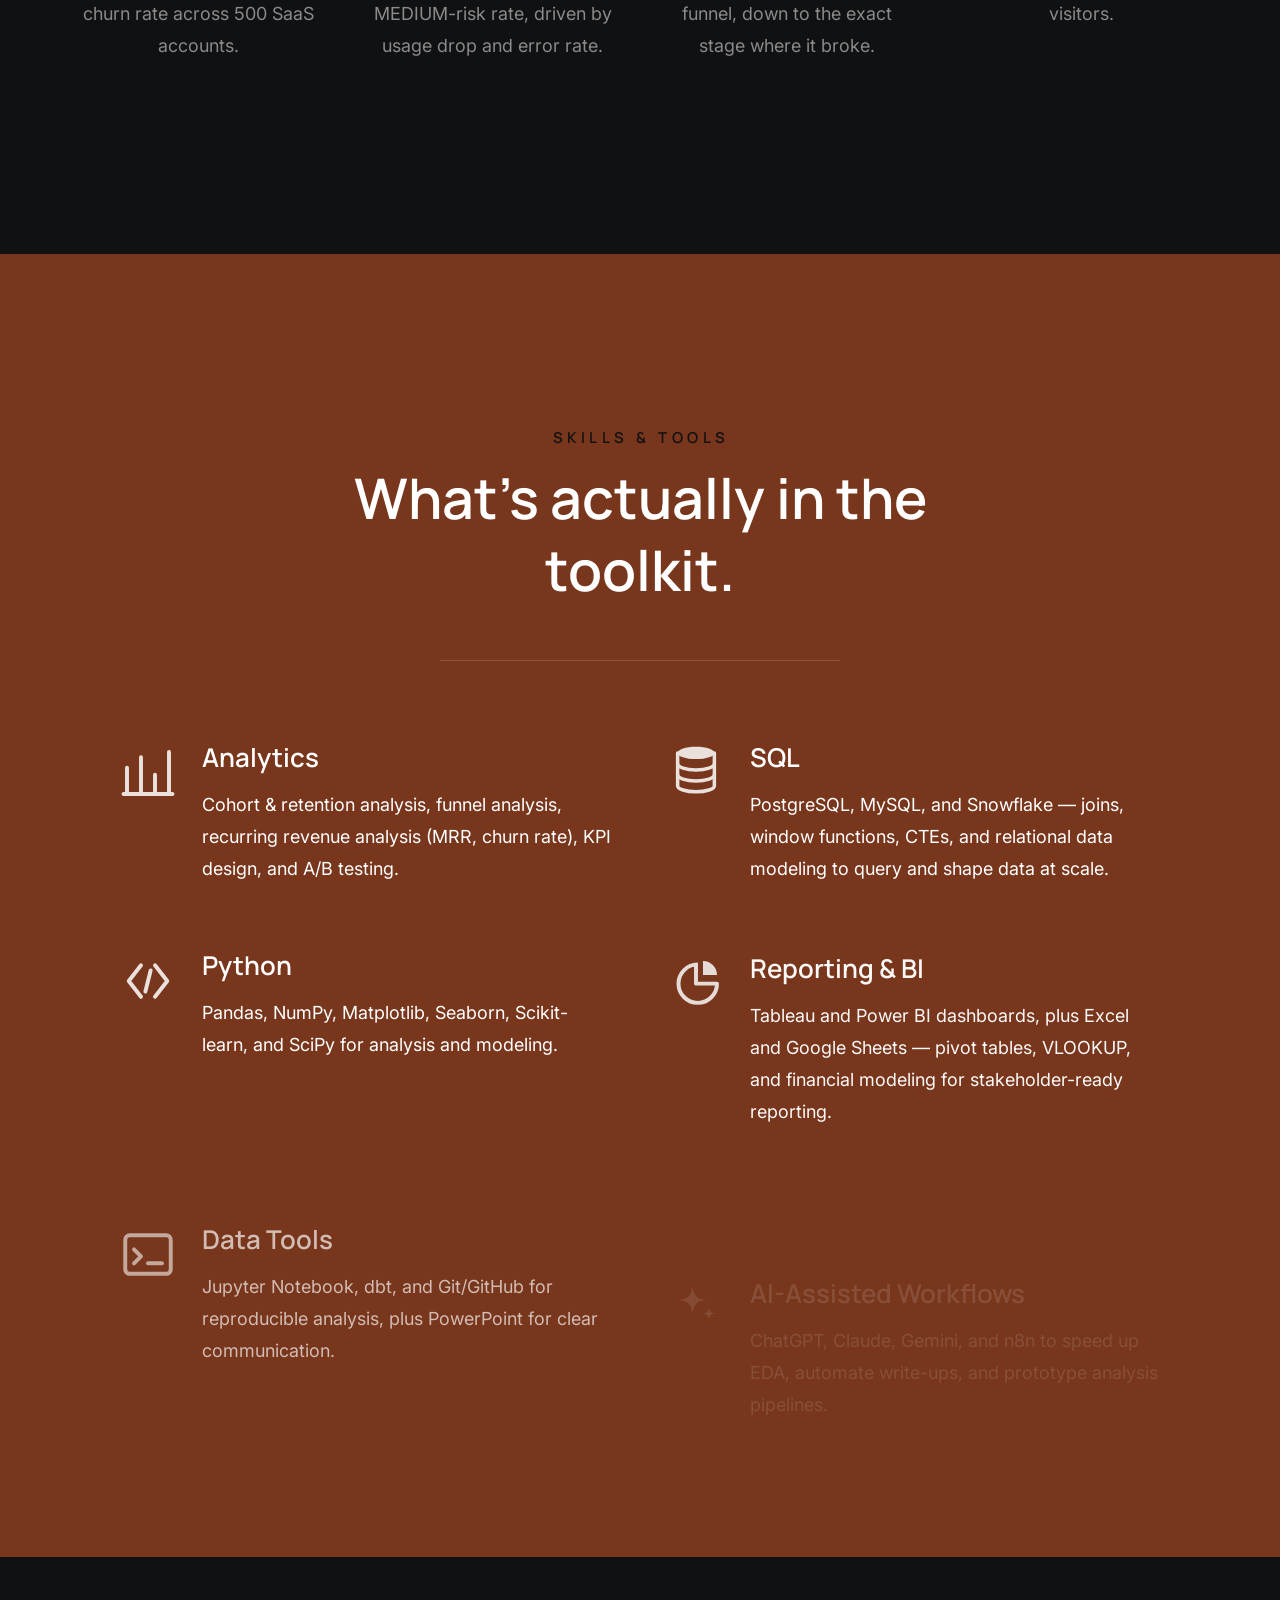
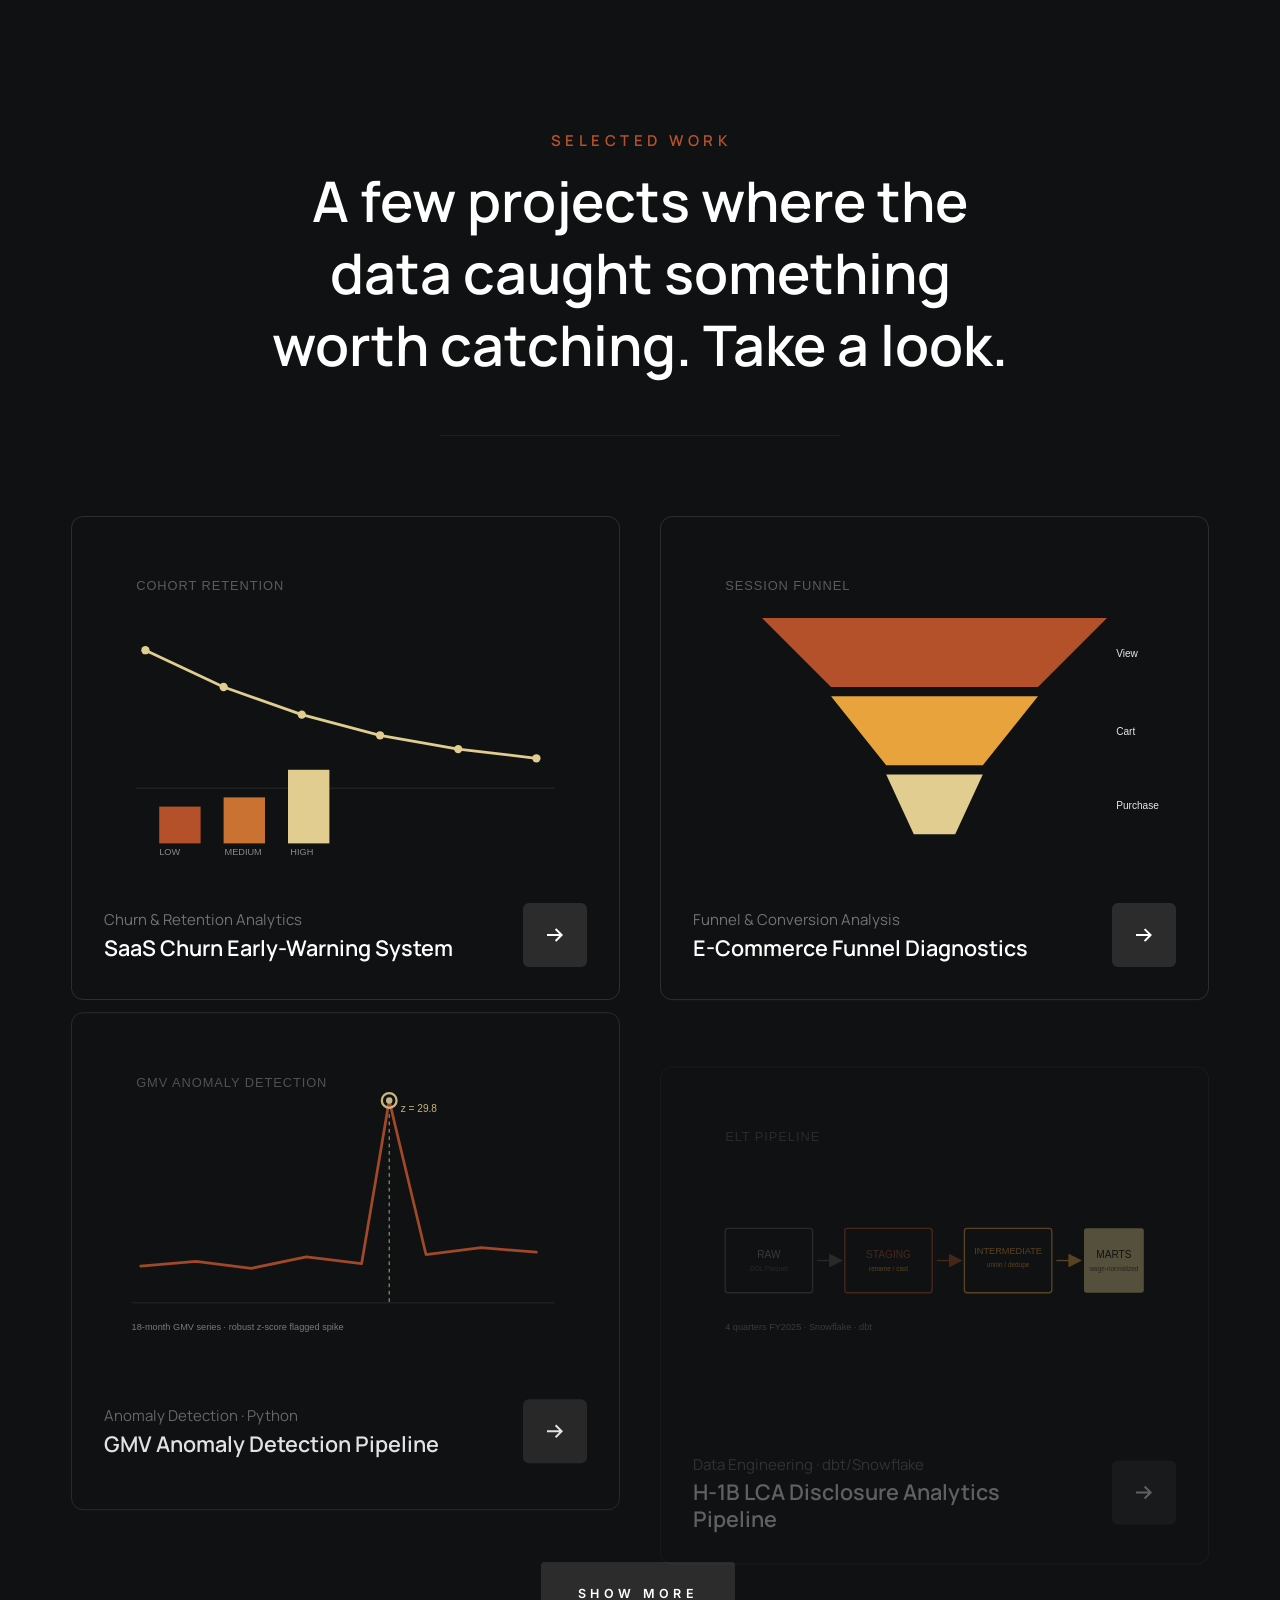
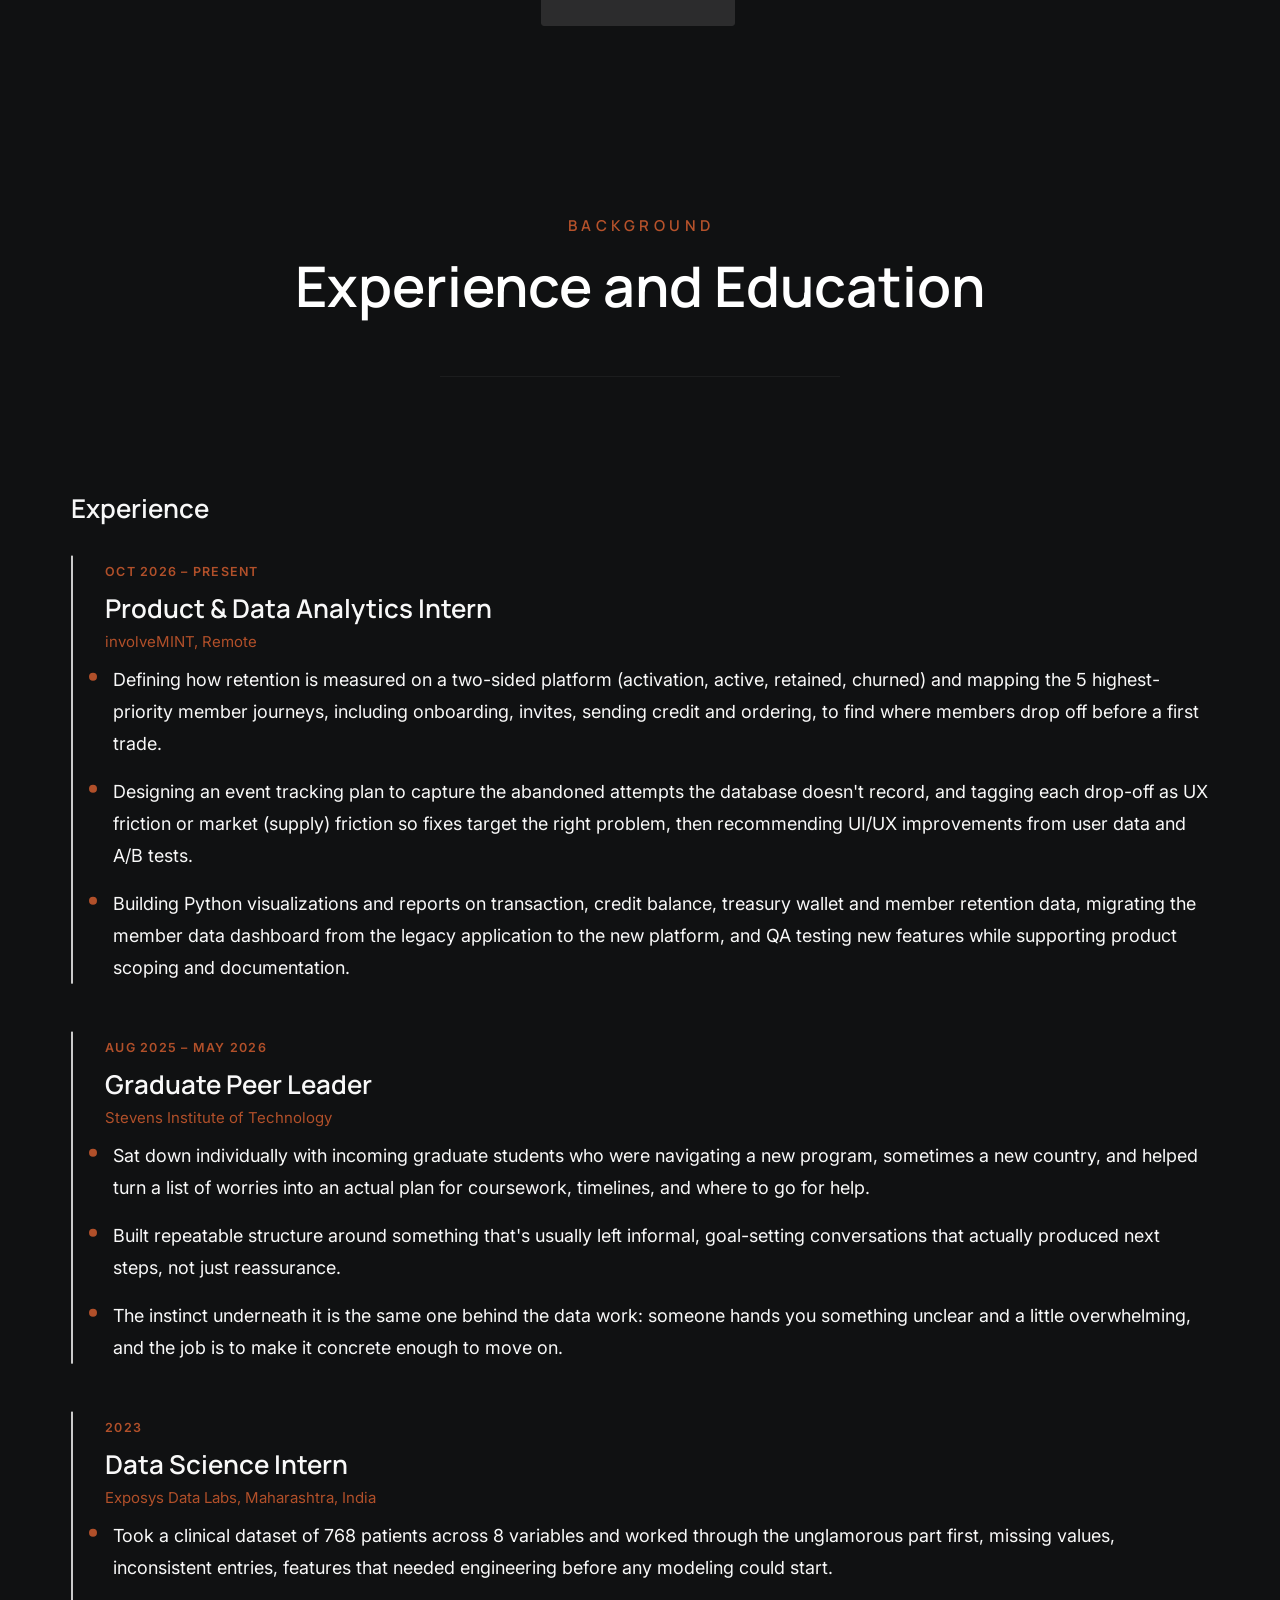
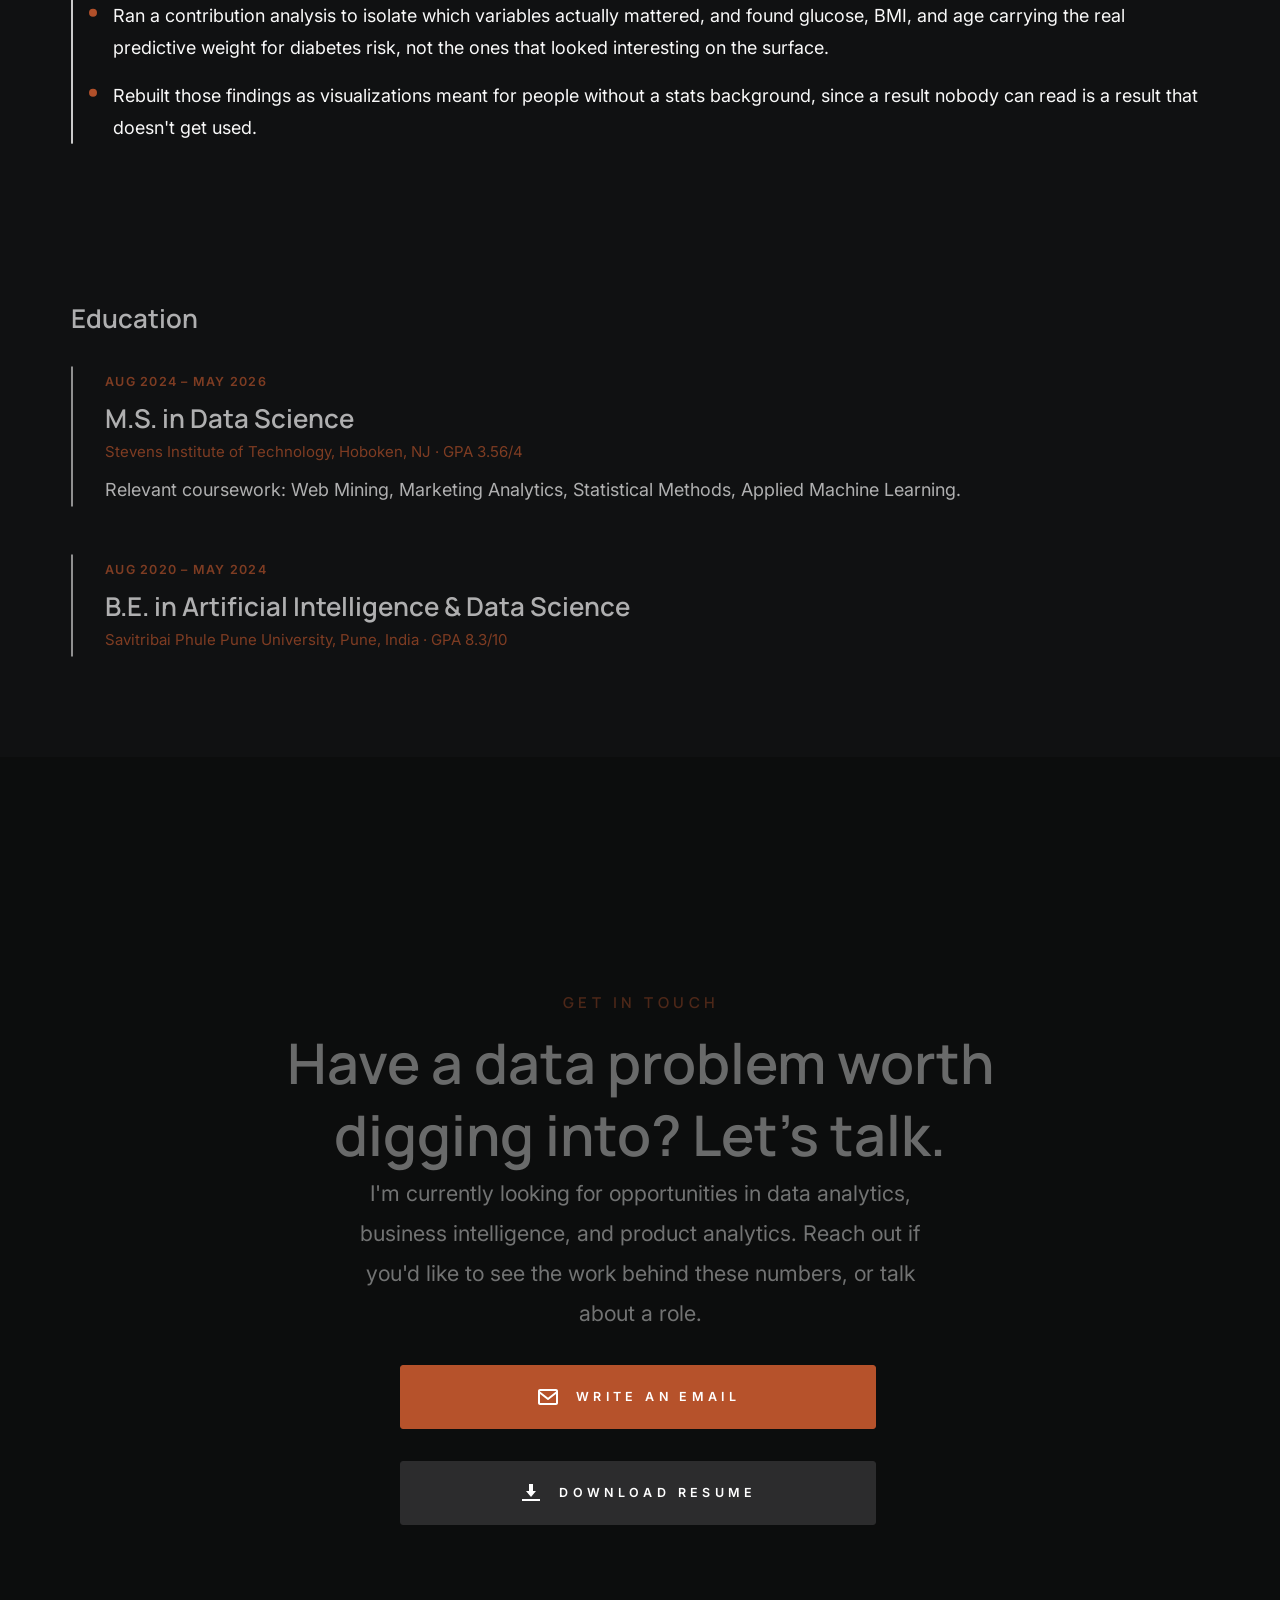
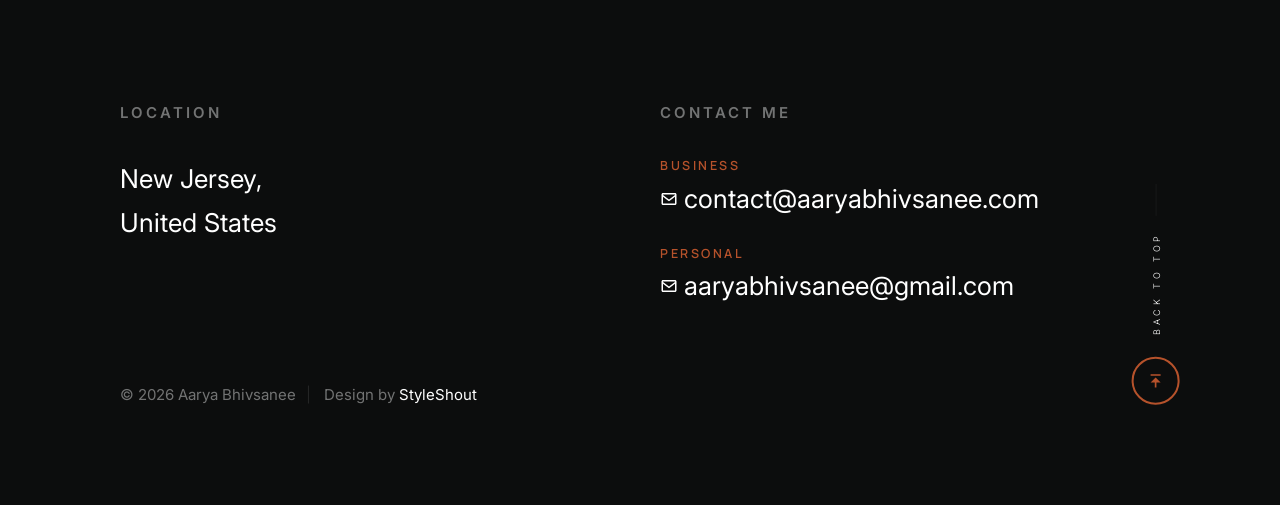
==== commit c16c88f9: "Add involveMINT internship and update resume - Homepage intro: mention current Product & Data Analyt" ====
--- a/index.html
+++ b/index.html
@@ -168,8 +168,9 @@
                     <h1 class="s-intro__about-title">Hi, I'm Aarya Bhivsanee.</h1>
 
                     <p>
-                    I'm a <span class="s-intro__highlight">Data Science graduate</span> who focuses on why users stay,
-                    why they leave, and what happens in between. Most of my work lives in
+                    I'm a <span class="s-intro__highlight">Data Science graduate</span> and current
+                    <span class="s-intro__highlight">Product &amp; Data Analytics Intern</span> at
+                    <span class="s-intro__highlight">involveMINT</span>, focused on why users stay, why they leave, and what happens in between. Most of my work lives in
                     <span class="s-intro__highlight">customer retention</span> and behavior analysis: spotting accounts
                     <span class="s-intro__highlight">likely to churn</span>, and mapping exactly where
                     <span class="s-intro__highlight">users drop off</span> in a product. I gravitate toward e-commerce
@@ -609,6 +610,26 @@
                     <h3 class="h4 timeline-list__heading">Experience</h3>
 
                     <div class="timeline-item">
+                        <div class="timeline-item__meta">Oct 2026 – Present</div>
+                        <h4 class="timeline-item__title">Product &amp; Data Analytics Intern</h4>
+                        <div class="timeline-item__org">involveMINT, Remote</div>
+                        <ul class="disc">
+                            <li>Defining how retention is measured on a two-sided platform (activation, active,
+                            retained, churned) and mapping the 5 highest-priority member journeys, including
+                            onboarding, invites, sending credit and ordering, to find where members drop off
+                            before a first trade.</li>
+                            <li>Designing an event tracking plan to capture the abandoned attempts the database
+                            doesn't record, and tagging each drop-off as UX friction or market (supply) friction
+                            so fixes target the right problem, then recommending UI/UX improvements from user
+                            data and A/B tests.</li>
+                            <li>Building Python visualizations and reports on transaction, credit balance,
+                            treasury wallet and member retention data, migrating the member data dashboard from
+                            the legacy application to the new platform, and QA testing new features while
+                            supporting product scoping and documentation.</li>
+                        </ul>
+                    </div>
+
+                    <div class="timeline-item">
                         <div class="timeline-item__meta">Aug 2025 – May 2026</div>
                         <h4 class="timeline-item__title">Graduate Peer Leader</h4>
                         <div class="timeline-item__org">Stevens Institute of Technology</div>
--- a/css/styles.css
+++ b/css/styles.css
@@ -3426,6 +3426,7 @@
 
 .s-intro__text {
     --rotator-scale : 1;
+    color          : var(--color-text-dark);
     font-family    : var(--font-2);
     font-weight    : 500;
     font-size      : calc(var(--text-huge) * var(--text-huge-multiplier) * 0.85 * var(--rotator-scale));
@@ -4499,8 +4500,14 @@
     align-items : center;
 }
 
-/* the longer address is wider than a phone's content area at the footer's
- * large type size, so let it scale down with the screen width */
+/* the longer address is wider than the footer column (tablets) and than a
+ * phone's content area at the footer's large type size, so scale it down */
+@media screen and (min-width: 701px) and (max-width: 1200px) {
+    .contact-list__email {
+        font-size : min(23px, 2.6vw);
+    }
+}
+
 @media screen and (max-width: 600px) {
     .contact-list__email {
         font-size : min(var(--text-lg), 5.2vw);
@@ -4713,11 +4720,9 @@
     margin-bottom : 0;
 }
 
-/* the tagline is the page's h1 here (a <p> on the homepage), so give it the
- * homepage tagline's grey instead of the global white heading colour, and
- * balance the lines so a single word never sits alone on the second line */
+/* balance the tagline's lines so a single word never sits alone on the
+ * second line */
 .s-about-hero h1.s-intro__text {
-    color     : var(--color-text);
     text-wrap : balance;
 }
 
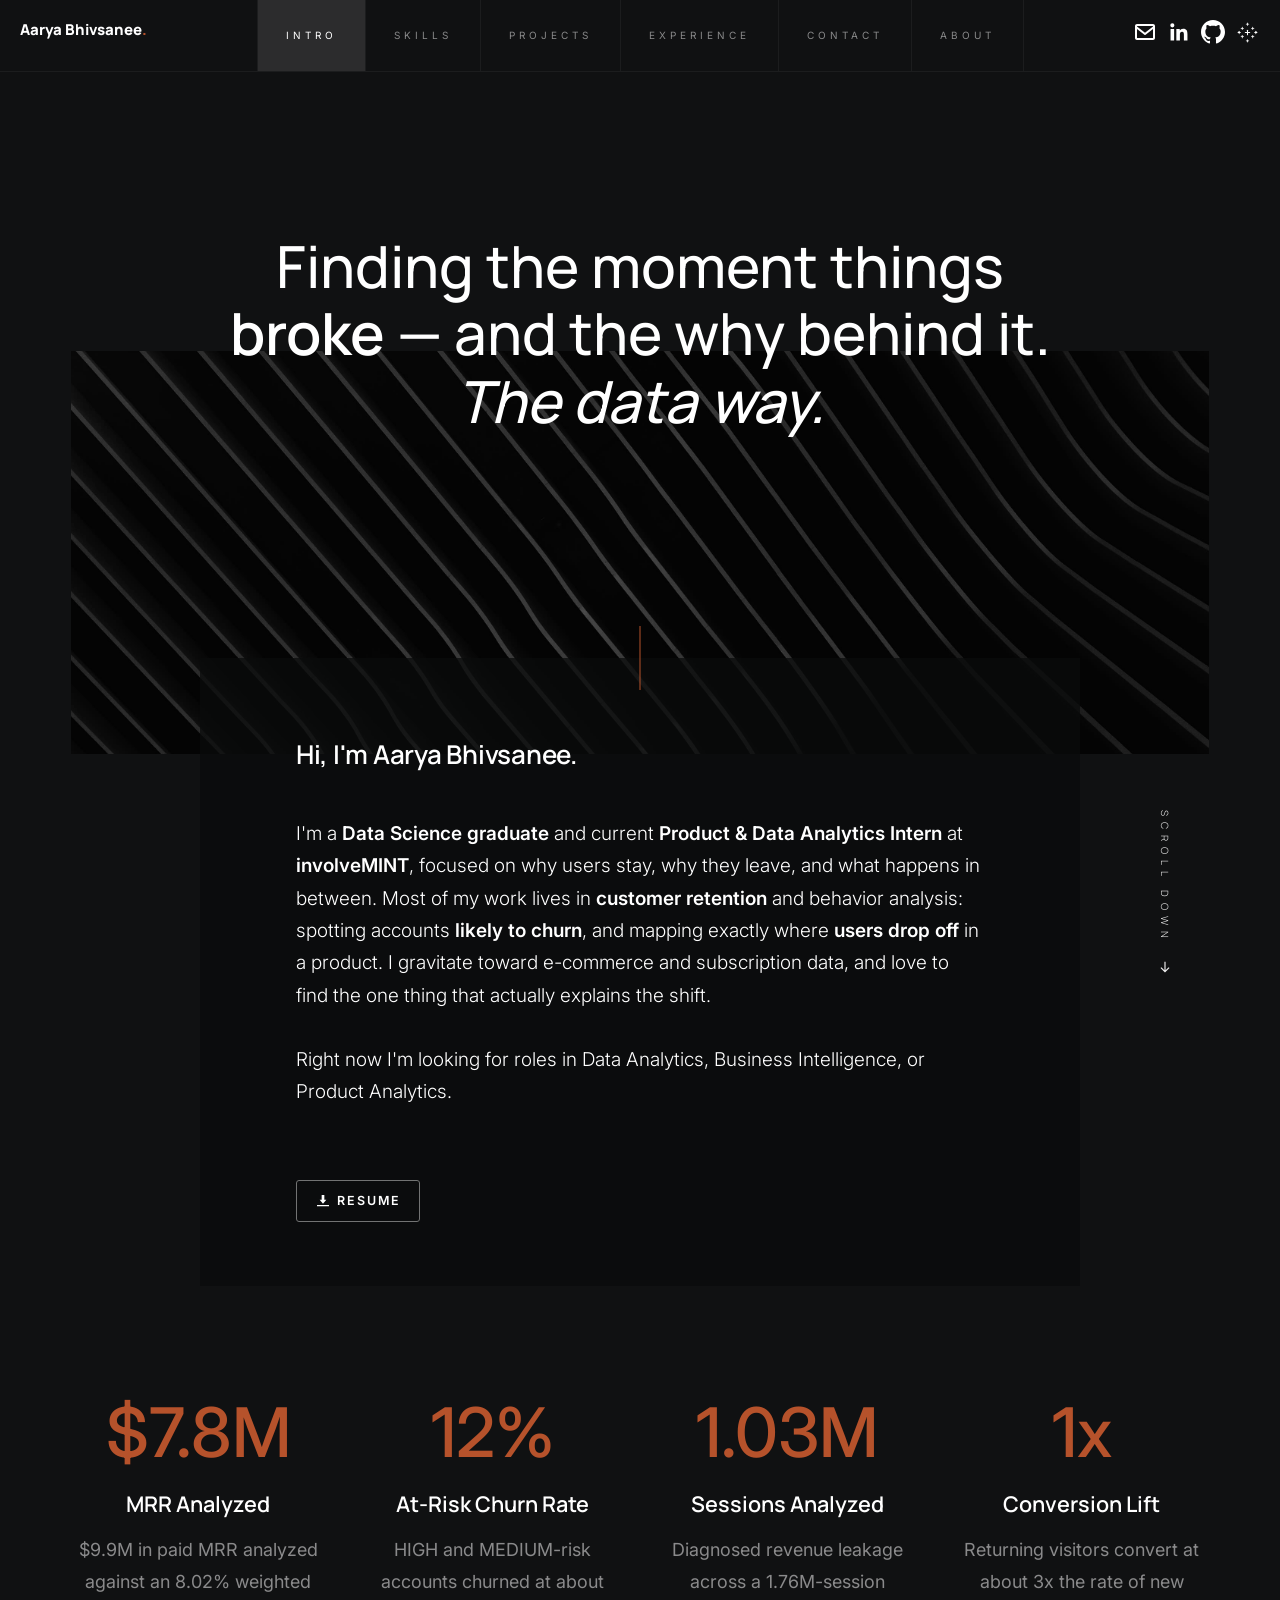
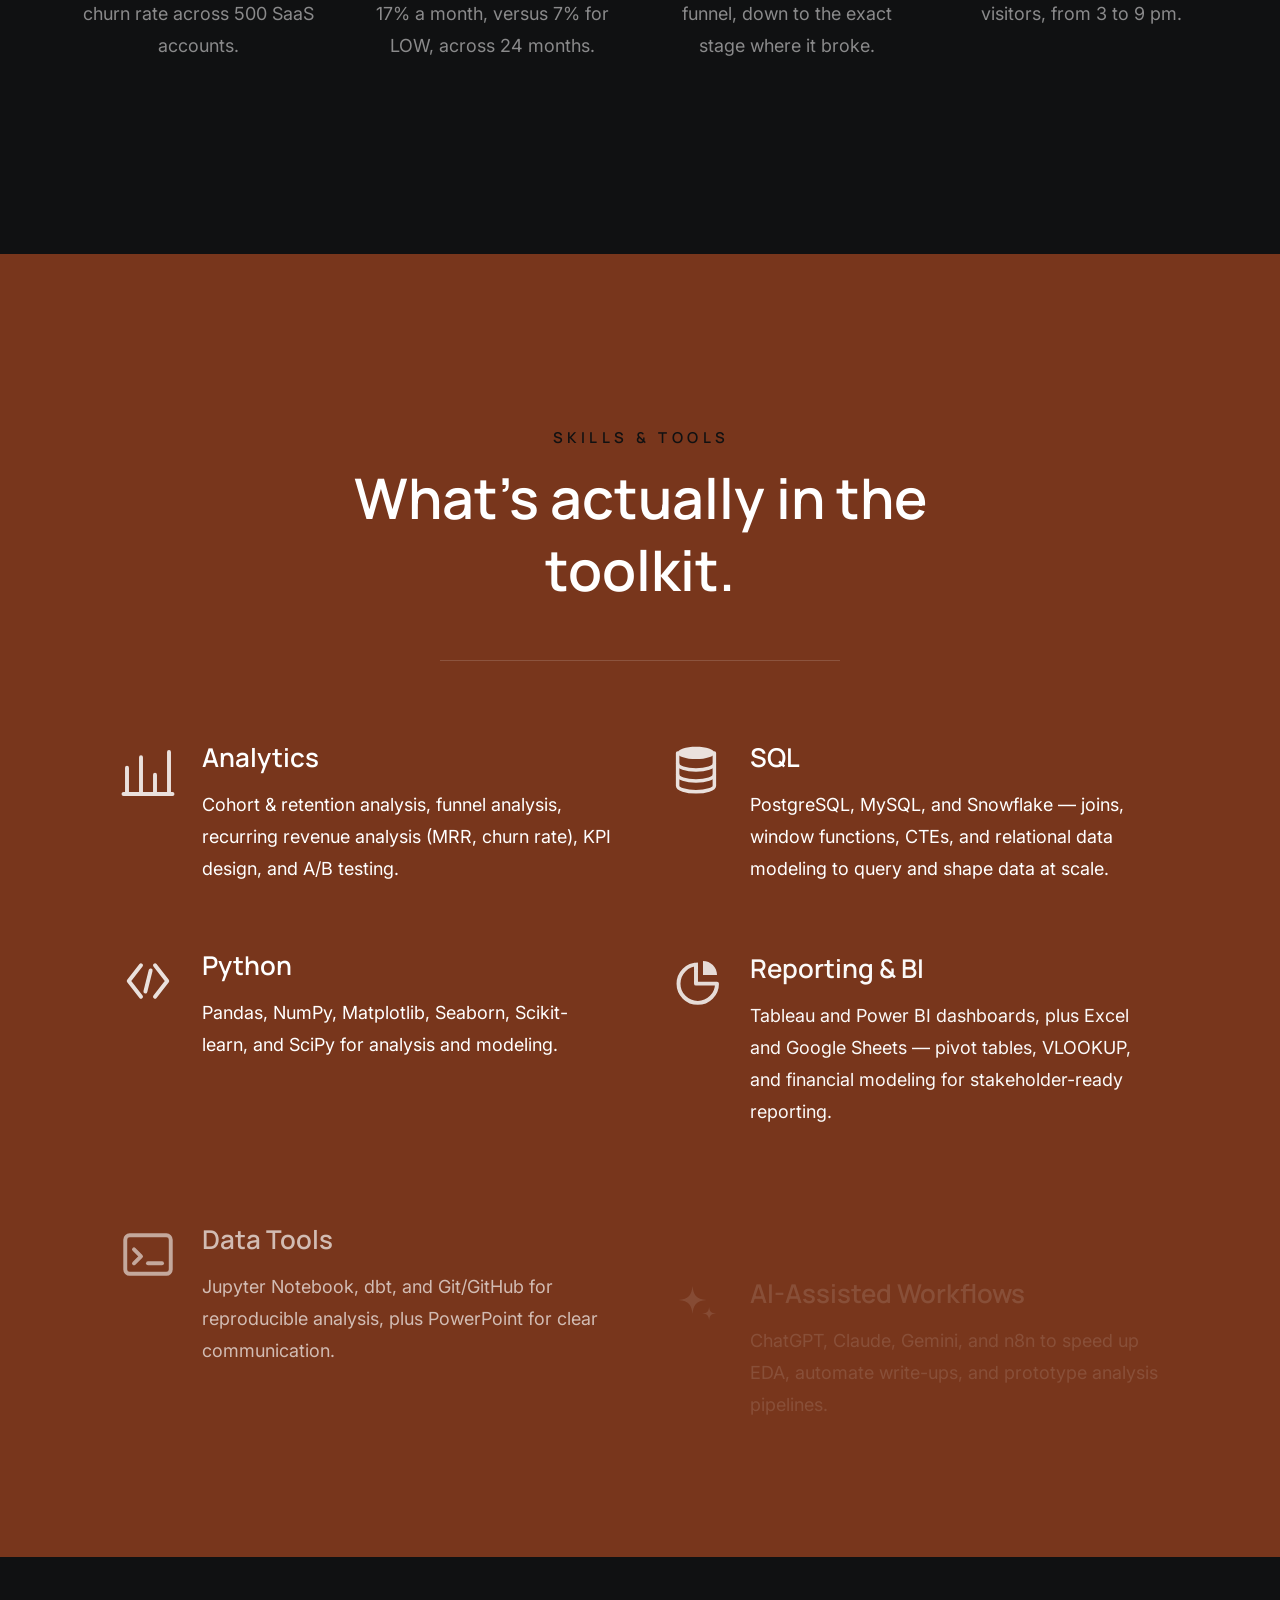
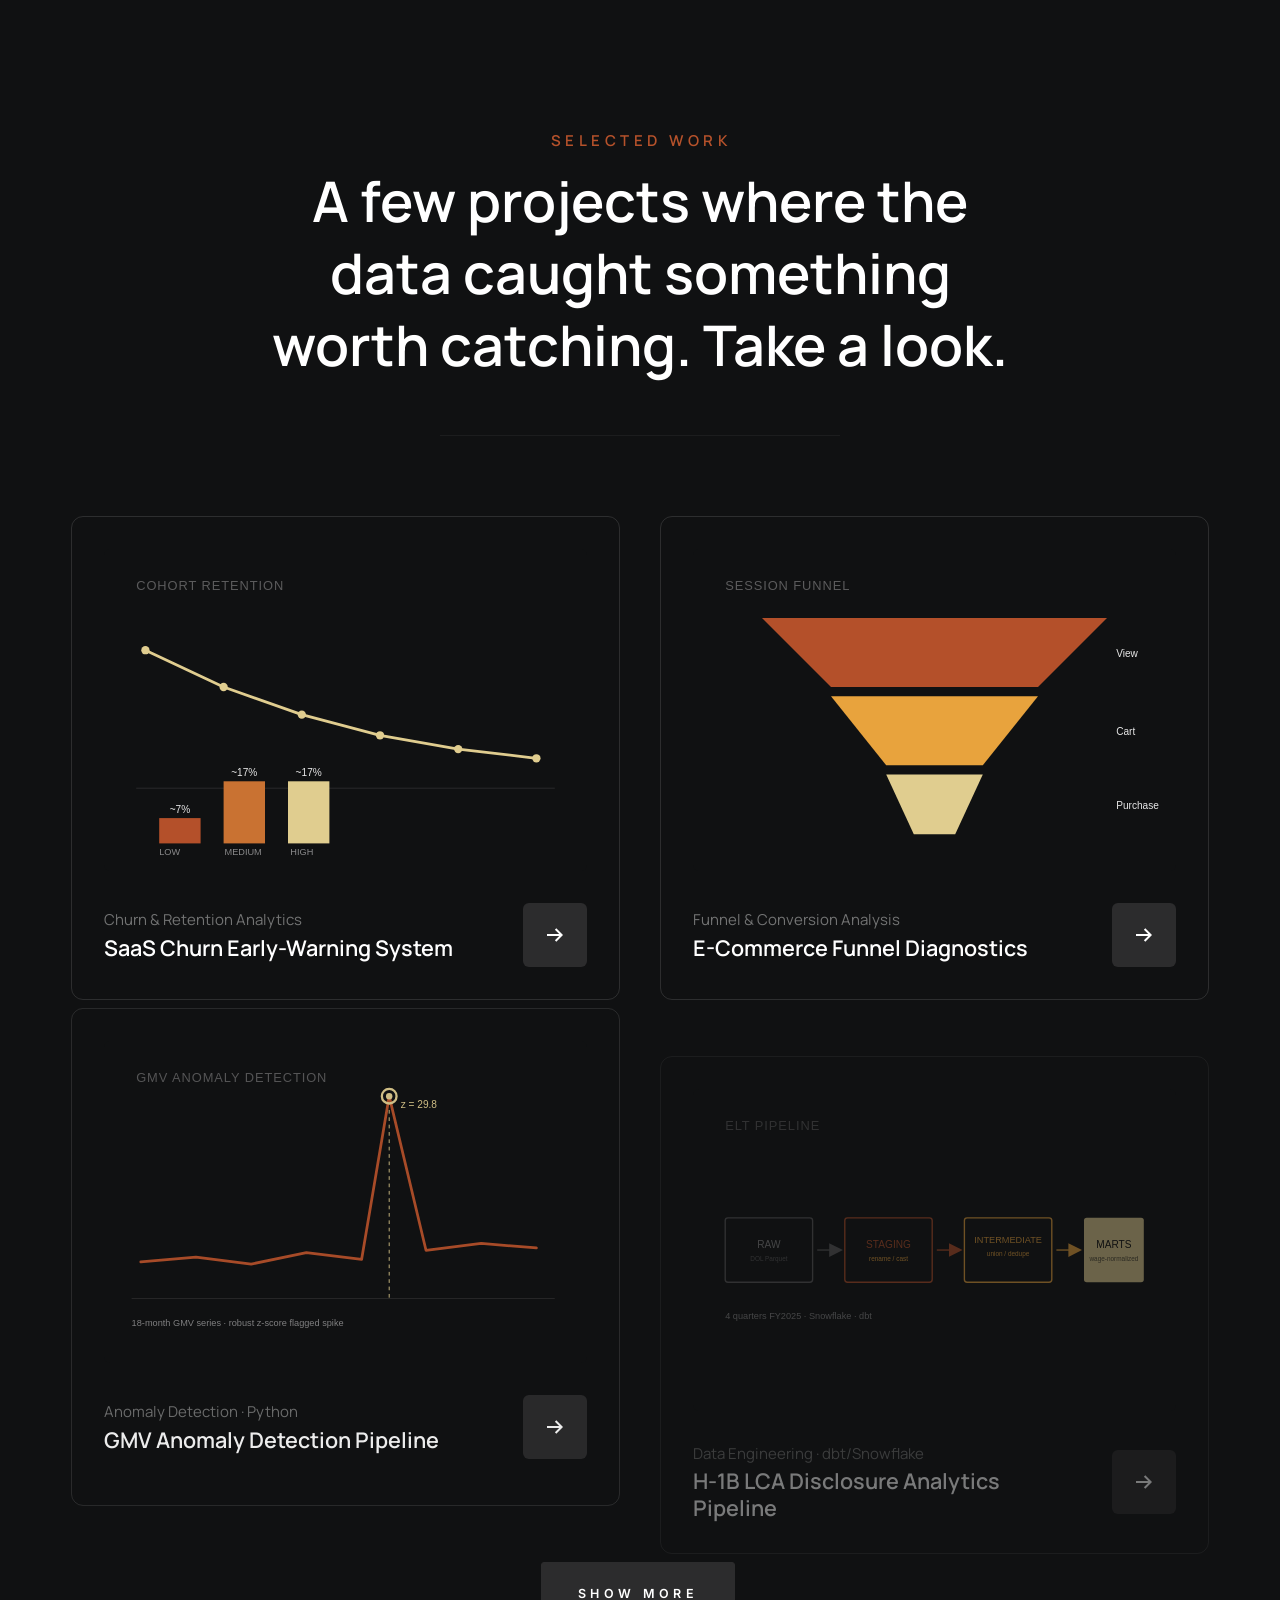
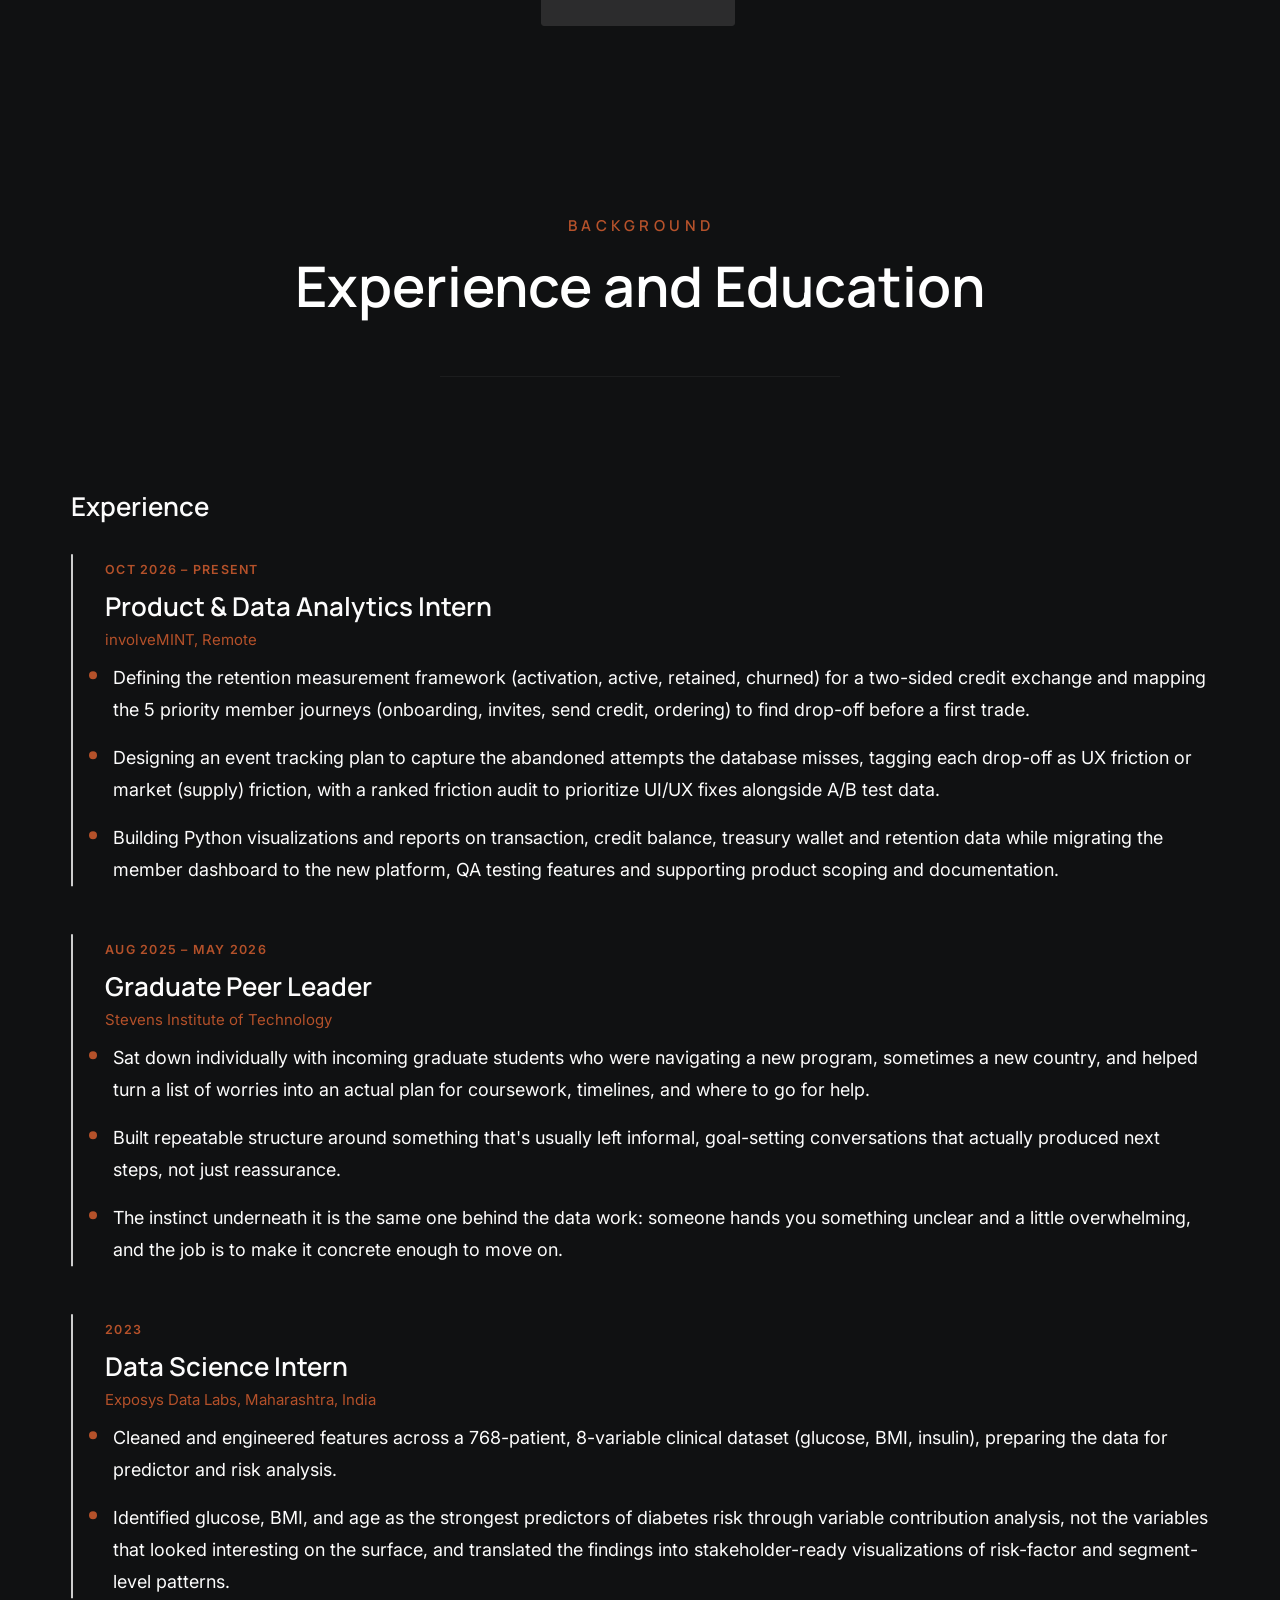
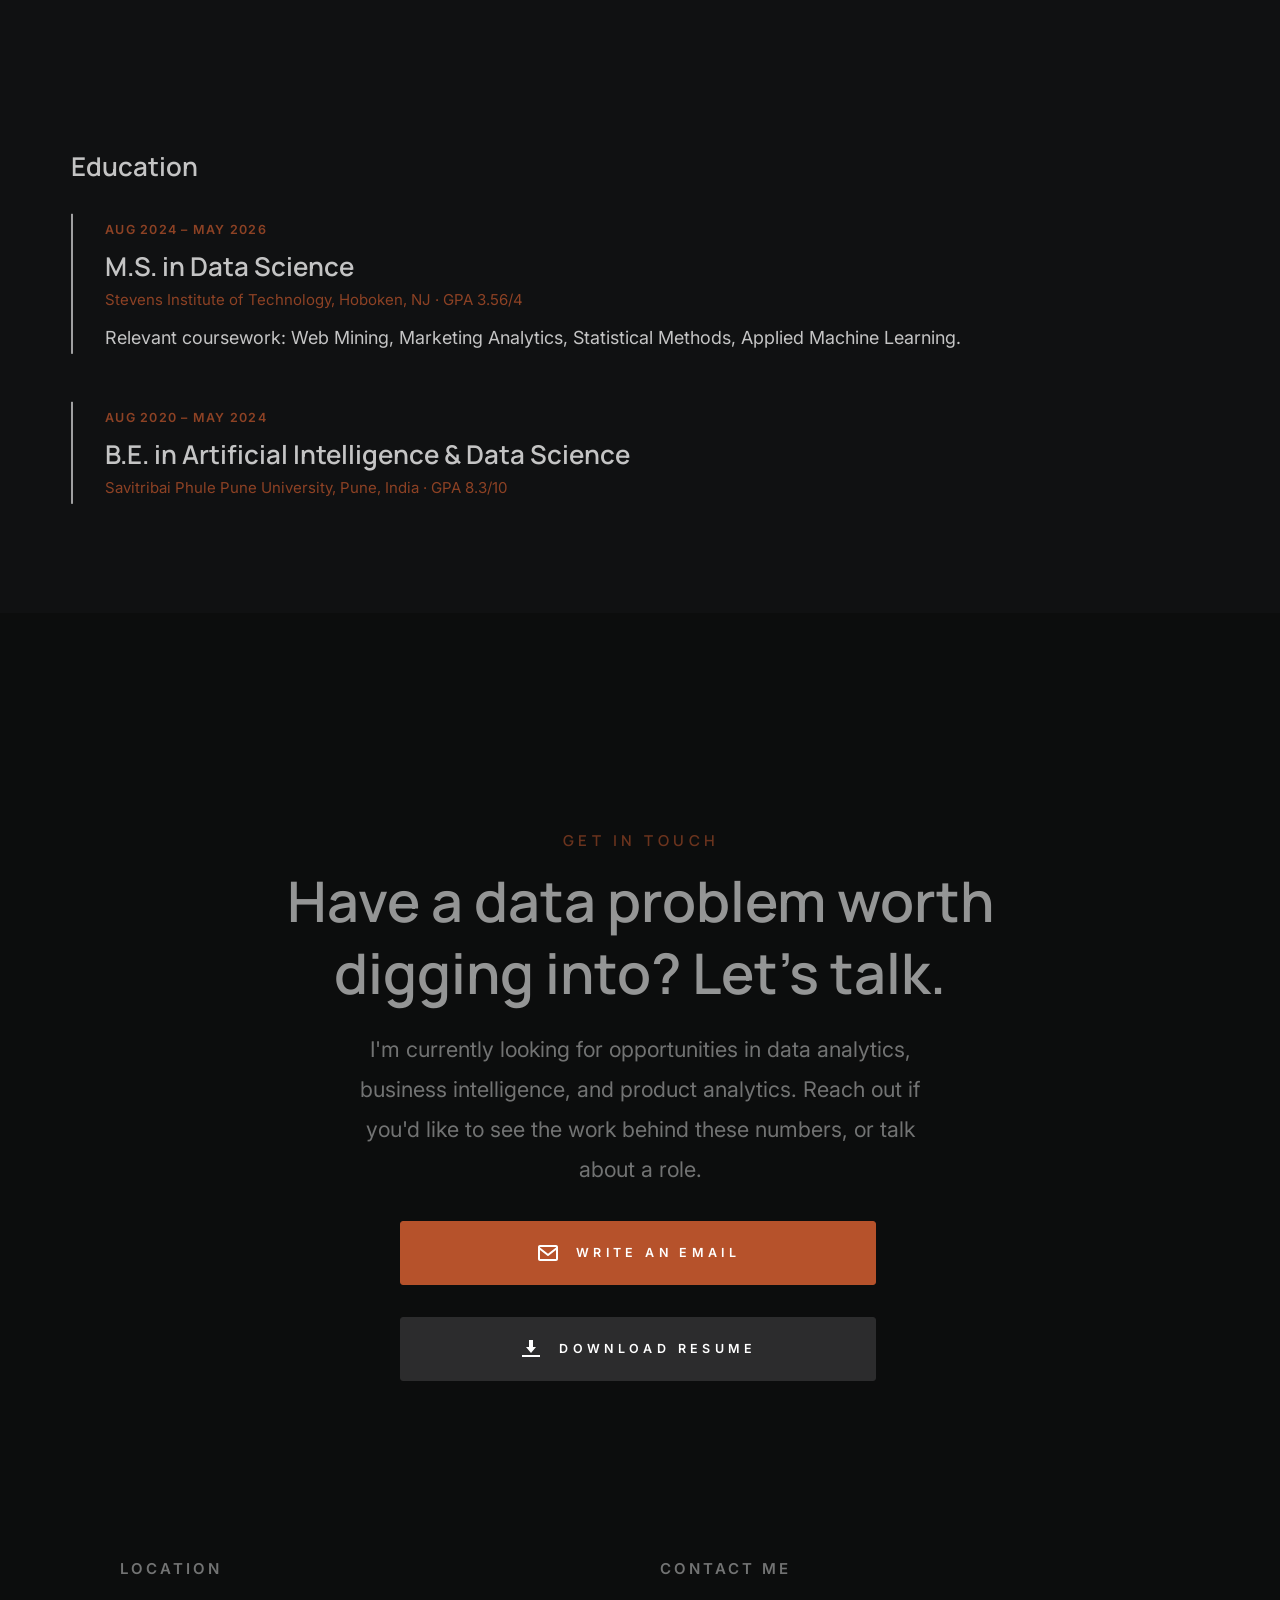
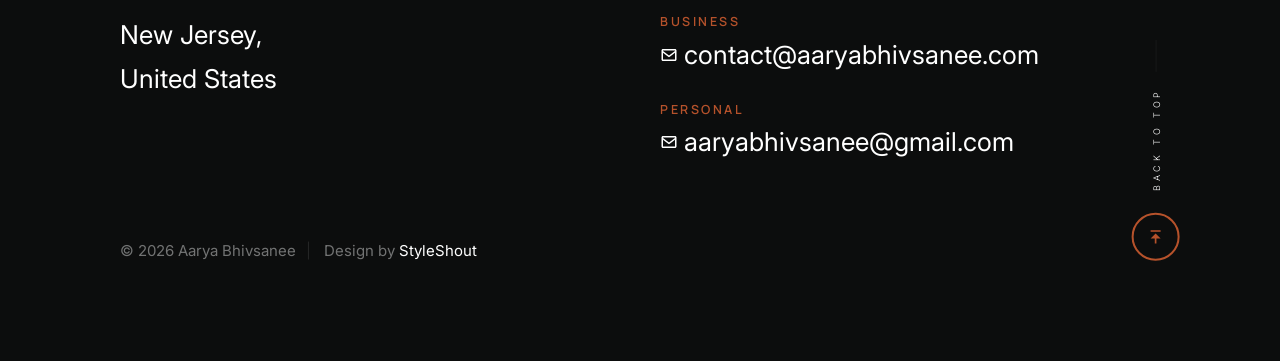
==== commit 800a43f0: "Align site numbers and bullets with the updated resume - Replace conflicting figures with the resume" ====
--- a/index.html
+++ b/index.html
@@ -200,11 +200,11 @@
                     </p>
                 </div>
                 <div class="column stats__item" data-animate-el>
-                    <div class="stats__count" data-counter="50" data-round="1"><span>0</span>%</div>
-                    <h5>High-Risk Churn Rate</h5>
+                    <div class="stats__count" data-counter="17" data-round="1"><span>0</span>%</div>
+                    <h5>At-Risk Churn Rate</h5>
                     <p>
-                    HIGH-risk accounts churn at 50%, more than 3x the MEDIUM-risk
-                    rate, driven by usage drop and error rate.
+                    HIGH and MEDIUM-risk accounts churned at about 17% a month,
+                    versus 7% for LOW, across 24 months.
                     </p>
                 </div>
                 <div class="column stats__item" data-animate-el>
@@ -219,7 +219,7 @@
                     <div class="stats__count" data-counter="3" data-round="1"><span>0</span>x</div>
                     <h5>Conversion Lift</h5>
                     <p>
-                    Returning visitors convert at nearly 3x the rate of new visitors.
+                    Returning visitors convert at about 3x the rate of new visitors, from 3 to 9 pm.
                     </p>
                 </div>
 
@@ -350,14 +350,9 @@
                         </div>
                         <div class="folio-item__caption">
                             <ul class="disc">
-                                <li>Retention drops fastest in month 1, from 90.1% to 76.5% by month 3, 57.4% by
-                                month 6, making onboarding the highest-leverage window.</li>
-                                <li>The risk model held up, high-risk accounts churned at 50%, over 3x medium
-                                (15%) and 7x low (7%).</li>
-                                <li>Usage drop and error rate were the earliest churn signals, ahead of support
-                                tickets or billing.</li>
-                                <li>$165K of the $9.9M in MRR analyzed sat in Enterprise's 21–50 seat range, the
-                                highest-risk segment for revenue loss.</li>
+                                <li>Flagged who was about to leave: HIGH and MEDIUM-risk accounts churned at about 17% a month versus 7% for LOW across 24 months, using a rule-based score with reason codes (usage drop, errors, low CSAT, slow resolution).</li>
+                                <li>Showed where customers are lost: retention fell from 90.1% at month 1 to 57.4% at month 6 in PostgreSQL cohort curves, making onboarding the highest-leverage window.</li>
+                                <li>Caught churn getting worse: monthly logo churn rose from about 6% (May to Jul 2024) to 8 to 11% (Aug to Dec), lifting churned MRR to $400K to $500K a month, with 1–5 seat accounts losing about 18% of MRR a month.</li>
                             </ul>
                         </div>
                         <div class="folio-item__detail" hidden>
@@ -371,10 +366,7 @@
                             where the dollars were leaking from, and validated a rules-based risk-banding
                             system — HIGH/MEDIUM/LOW — against real churn outcomes rather than just
                             theorizing about which signals should matter.</p>
-                            <p>The risk bands held up under validation: HIGH-risk accounts churned at 50%,
-                            more than 3x the MEDIUM-risk rate, with usage drop and error rate emerging as
-                            the earliest, most reliable signals — ahead of anything from support tickets or
-                            billing. The whole thing was packaged into executive-facing Tableau dashboards,
+                            <p>The risk bands held up under validation: HIGH and MEDIUM-risk accounts churned at about 17% a month versus 7% for LOW across 24 months, with the score explained by reason codes (usage drop, errors, low CSAT, slow resolution). The whole thing was packaged into executive-facing Tableau dashboards,
                             so the answer to "who's at risk and why" didn't require a SQL query every time
                             someone asked.</p>
                         </div>
@@ -398,14 +390,9 @@
                         </div>
                         <div class="folio-item__caption">
                             <ul class="disc">
-                                <li>The real leak wasn't checkout, it was one step earlier, 2.21% viewer-to-cart
-                                vs 27.17% cart-to-purchase.</li>
-                                <li>Aggregate metrics would've hidden this entirely. Only session-level tracking
-                                in PostgreSQL surfaced the exact stage where people dropped off.</li>
-                                <li>Returning visitors convert at nearly 3x new visitors, meaning the fix isn't
-                                just the funnel, it's the first-visit experience.</li>
-                                <li>The real fix is product-page clarity, not a checkout redesign. That reframe
-                                became 3 proposed A/B tests instead of the obvious checkout fix.</li>
+                                <li>Located the real leak: 97.8% of viewing sessions never reach cart, while 72.8% cart abandonment sits near the roughly 70% industry average, so the fix is the product page and add-to-cart step, not a checkout redesign.</li>
+                                <li>Found returning visitors converting at about 3x new visitors from 3 to 9 pm and several high-traffic categories below average, shaping 3 proposed A/B tests (product page, category UX, cart recovery).</li>
+                                <li>Built a PostgreSQL session mart (1,761,675 sessions; 30-minute sessionization, window functions) feeding 4 Tableau dashboards on funnel health, segmentation, category performance and time to convert, because aggregate metrics alone would have hidden the leak.</li>
                             </ul>
                         </div>
                         <div class="folio-item__detail" hidden>
@@ -416,13 +403,11 @@
                             transactions), I built a session-level clickstream mart in PostgreSQL from
                             scratch: sessionization, timestamp cleaning, and stage-by-stage conversion
                             tracking across the full funnel.</p>
-                            <p>The data told a different story. View-to-cart converted at just 2.21% — a
-                            97.79% drop — while cart-to-purchase actually held up fine at 27.17%. Aggregate,
+                            <p>The data told a different story. 97.8% of viewing sessions never reached cart, while 72.8% cart abandonment sat near the roughly 70% industry average. Aggregate,
                             top-line metrics would have hidden this entirely; only session-level tracking
                             surfaced exactly where the funnel actually breaks.</p>
                             <p>That reframed the fix: not a checkout redesign, but product-page clarity. I
-                            also found returning visitors converting at nearly 3x the rate of new visitors
-                            during peak hours, pointing at the first-visit experience as much as the funnel
+                            also found returning visitors converting at about 3x the rate of new visitors from 3 to 9 pm, pointing at the first-visit experience as much as the funnel
                             itself. The output was 3 proposed A/B tests (PDP clarity, category UX, cart
                             recovery) and 4 Tableau dashboards, packaged into a stakeholder memo — not just
                             a chart, a specific, arguable recommendation.</p>
@@ -447,14 +432,9 @@
                         </div>
                         <div class="folio-item__caption">
                             <ul class="disc">
-                                <li>The spike wasn't random, it was regional. Southeast Brazil drove 72% of the
-                                +558% delta.</li>
-                                <li>A more robust stat caught what standard deviation would've missed. MAD-based
-                                z-scores, validated against 3 stress-test shocks.</li>
-                                <li>Root-cause time dropped from hours to zero. Schema-bound fact packets meant
-                                auditable briefs, no manual querying.</li>
-                                <li>12 events flagged with severity and driver attribution, so leadership acted
-                                on ranked risk, not raw alerts.</li>
+                                <li>Built an anomaly detector on MAD-based robust z-scores (less fooled by volatility than a standard-deviation threshold) over detrended GMV residuals, surfacing 12 revenue anomalies across 18 months with severity tiers, and validated it by catching all 3 synthetic shocks.</li>
+                                <li>Flagged Black Friday as a +558% spike (z=29.79) and attributed it to its drivers: 72% of the delta came from Southeast Brazil, so the spike was regional, not random.</li>
+                                <li>Automated the explanations: an LLM limited to precomputed fact packets writes What/Why/Action briefs where every number traces back to the data.</li>
                             </ul>
                         </div>
                         <div class="folio-item__detail" hidden>
@@ -474,8 +454,7 @@
                             constrained an LLM to only the pre-computed fact packets (no open-ended
                             querying), so every generated brief is auditable back to a specific number.
                             Across 18 months, the pipeline surfaced 12 flagged events this way — including a
-                            Black Friday spike of +558% (z=29.79) correctly attributed to Southeast Brazil at
-                            72% of the total delta, with zero manual digging.</p>
+                            Black Friday spike of +558% (z=29.79) correctly attributed to Southeast Brazil at 72% of the total delta, with every number traceable back to the data.</p>
                         </div>
                     </div>
                 </div> <!-- end column -->
@@ -614,18 +593,9 @@
                         <h4 class="timeline-item__title">Product &amp; Data Analytics Intern</h4>
                         <div class="timeline-item__org">involveMINT, Remote</div>
                         <ul class="disc">
-                            <li>Defining how retention is measured on a two-sided platform (activation, active,
-                            retained, churned) and mapping the 5 highest-priority member journeys, including
-                            onboarding, invites, sending credit and ordering, to find where members drop off
-                            before a first trade.</li>
-                            <li>Designing an event tracking plan to capture the abandoned attempts the database
-                            doesn't record, and tagging each drop-off as UX friction or market (supply) friction
-                            so fixes target the right problem, then recommending UI/UX improvements from user
-                            data and A/B tests.</li>
-                            <li>Building Python visualizations and reports on transaction, credit balance,
-                            treasury wallet and member retention data, migrating the member data dashboard from
-                            the legacy application to the new platform, and QA testing new features while
-                            supporting product scoping and documentation.</li>
+                            <li>Defining the retention measurement framework (activation, active, retained, churned) for a two-sided credit exchange and mapping the 5 priority member journeys (onboarding, invites, send credit, ordering) to find drop-off before a first trade.</li>
+                            <li>Designing an event tracking plan to capture the abandoned attempts the database misses, tagging each drop-off as UX friction or market (supply) friction, with a ranked friction audit to prioritize UI/UX fixes alongside A/B test data.</li>
+                            <li>Building Python visualizations and reports on transaction, credit balance, treasury wallet and retention data while migrating the member dashboard to the new platform, QA testing features and supporting product scoping and documentation.</li>
                         </ul>
                     </div>
 
@@ -651,14 +621,8 @@
                         <h4 class="timeline-item__title">Data Science Intern</h4>
                         <div class="timeline-item__org">Exposys Data Labs, Maharashtra, India</div>
                         <ul class="disc">
-                            <li>Took a clinical dataset of 768 patients across 8 variables and worked through
-                            the unglamorous part first, missing values, inconsistent entries, features that
-                            needed engineering before any modeling could start.</li>
-                            <li>Ran a contribution analysis to isolate which variables actually mattered, and
-                            found glucose, BMI, and age carrying the real predictive weight for diabetes
-                            risk, not the ones that looked interesting on the surface.</li>
-                            <li>Rebuilt those findings as visualizations meant for people without a stats
-                            background, since a result nobody can read is a result that doesn't get used.</li>
+                            <li>Cleaned and engineered features across a 768-patient, 8-variable clinical dataset (glucose, BMI, insulin), preparing the data for predictor and risk analysis.</li>
+                            <li>Identified glucose, BMI, and age as the strongest predictors of diabetes risk through variable contribution analysis, not the variables that looked interesting on the surface, and translated the findings into stakeholder-ready visualizations of risk-factor and segment-level patterns.</li>
                         </ul>
                     </div>
                 </div>
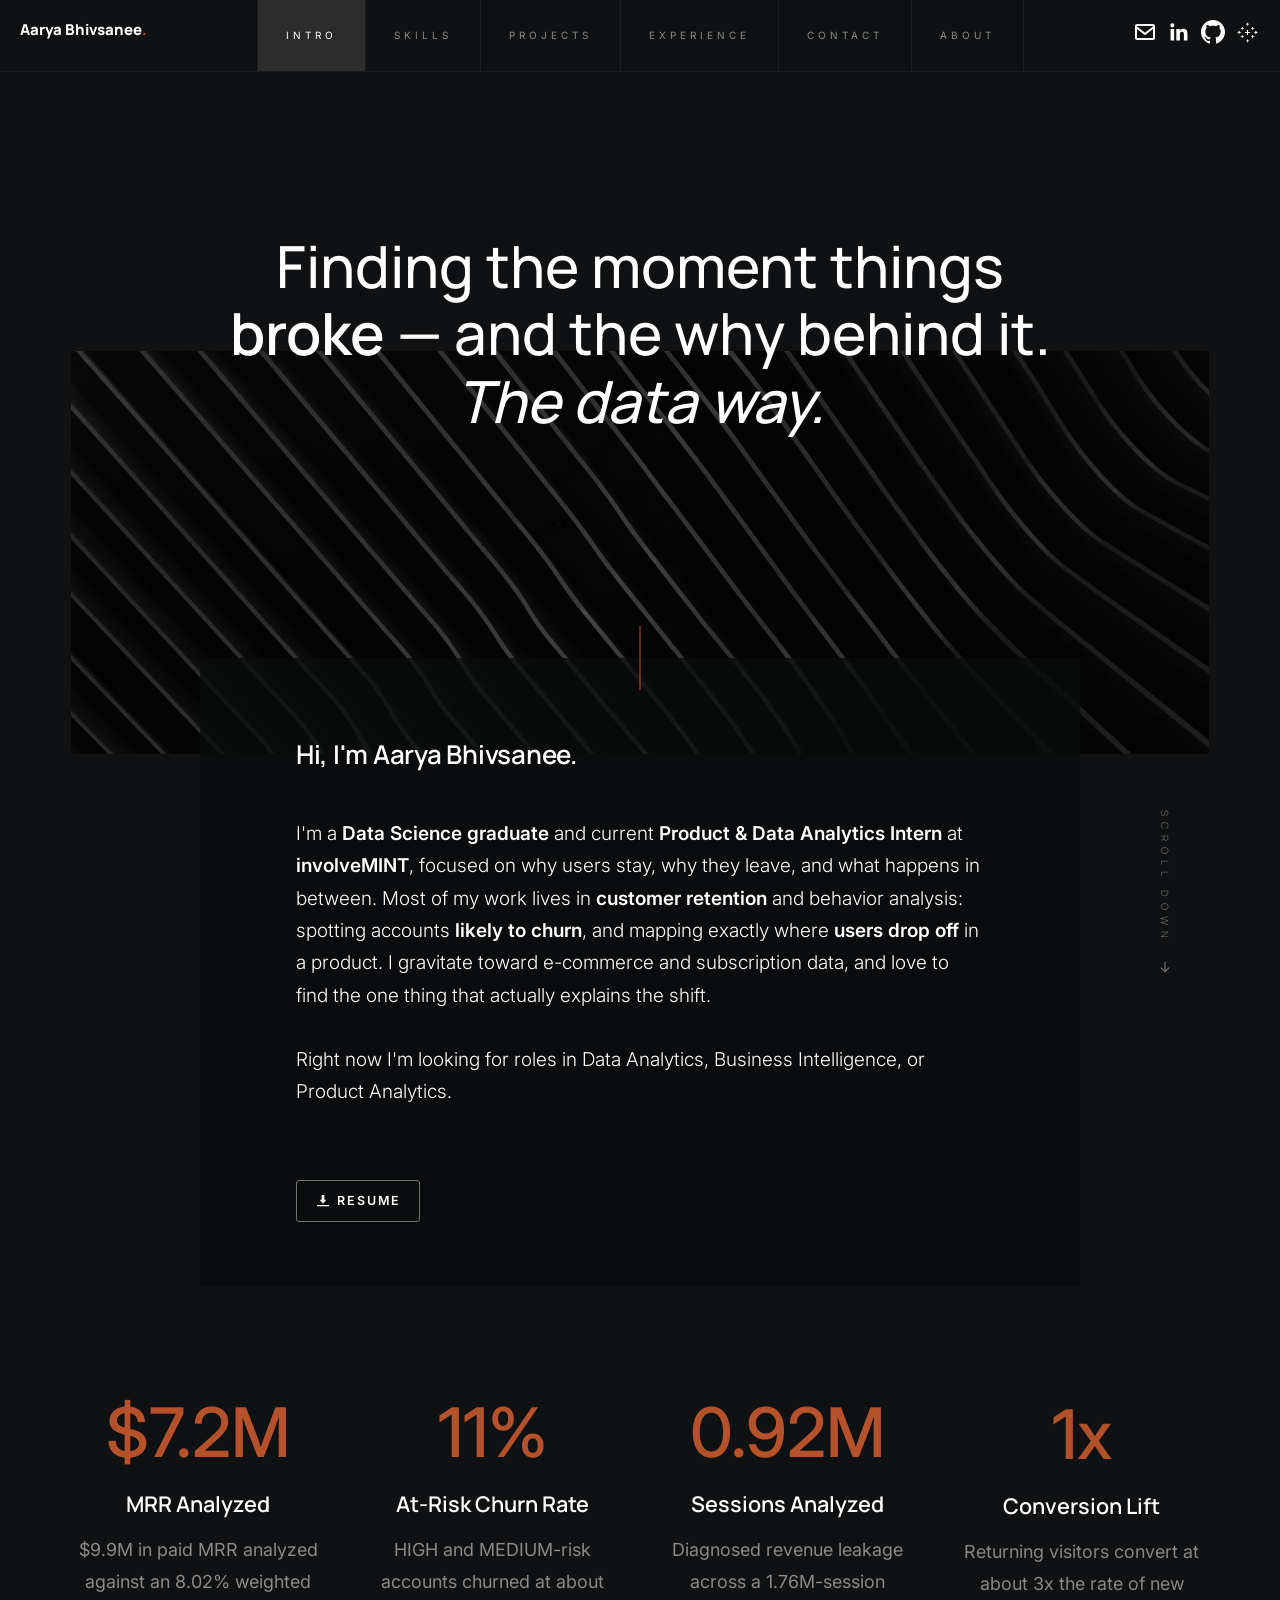
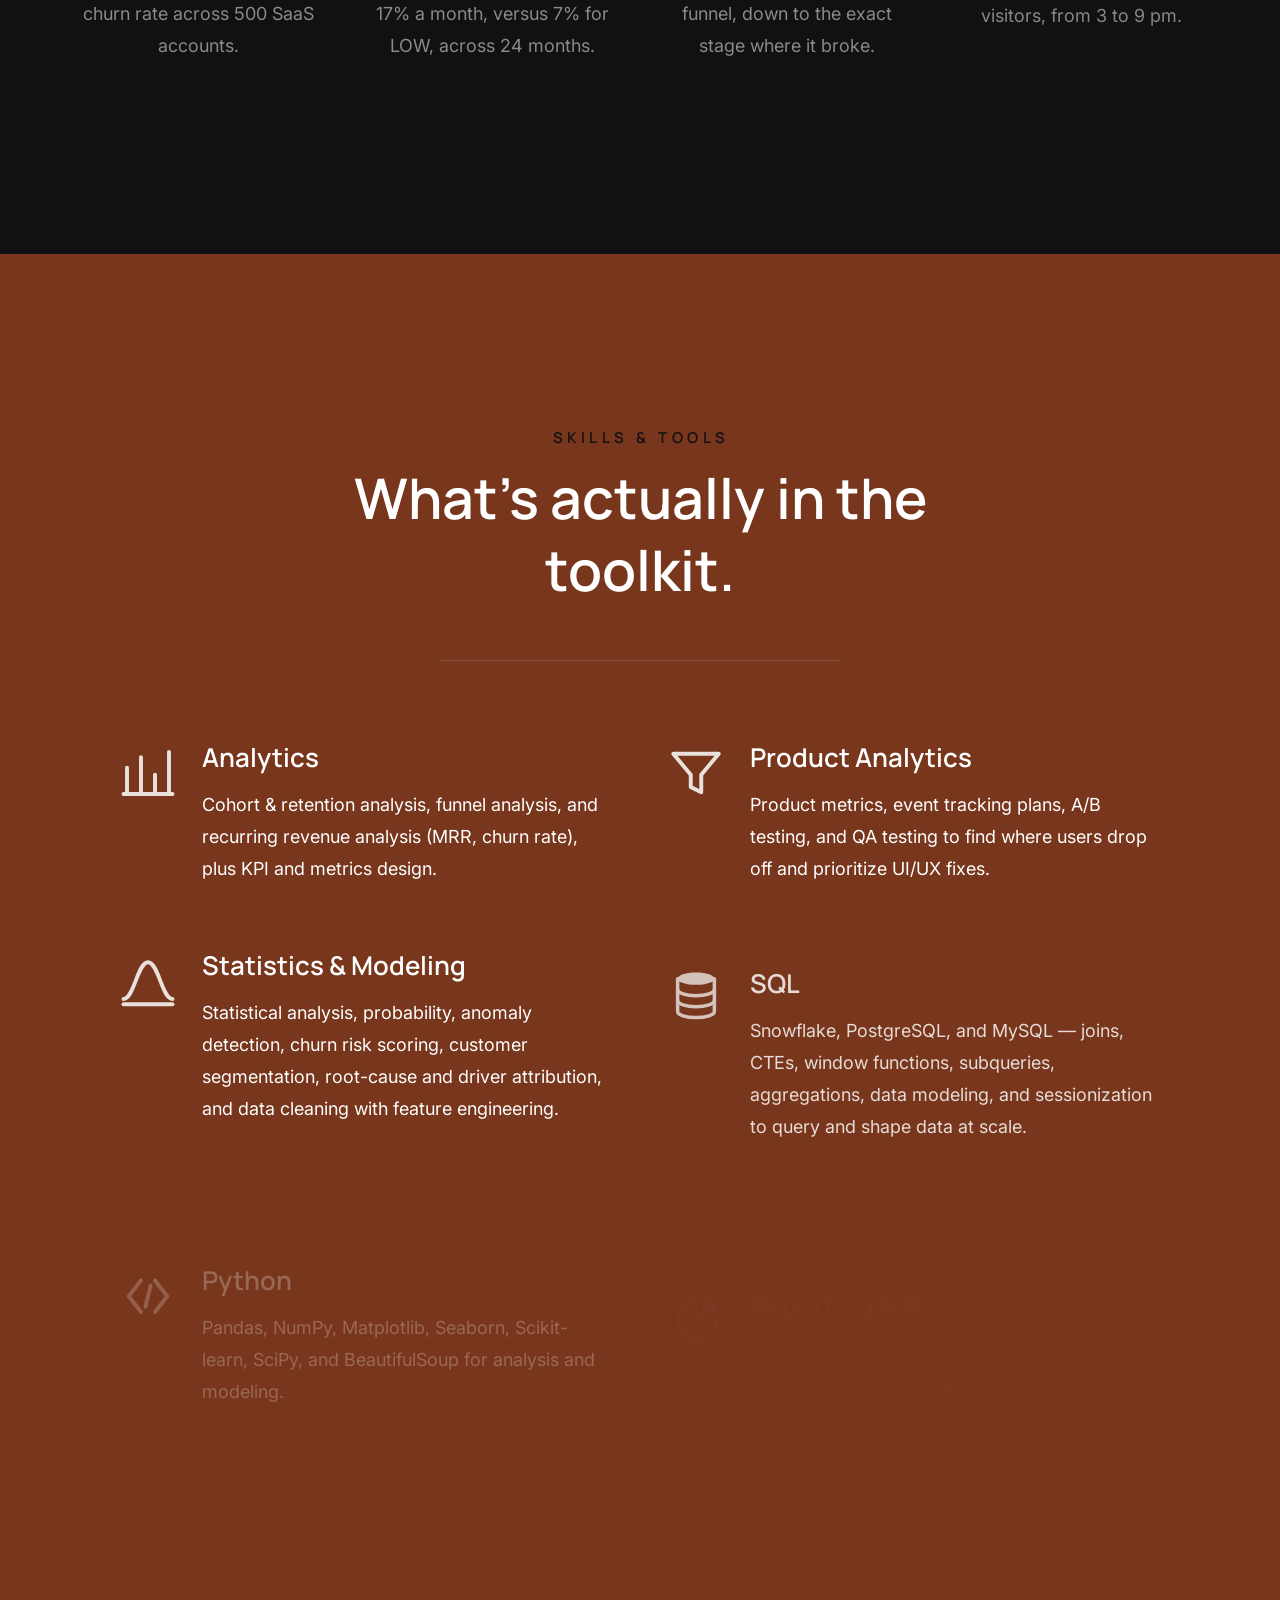
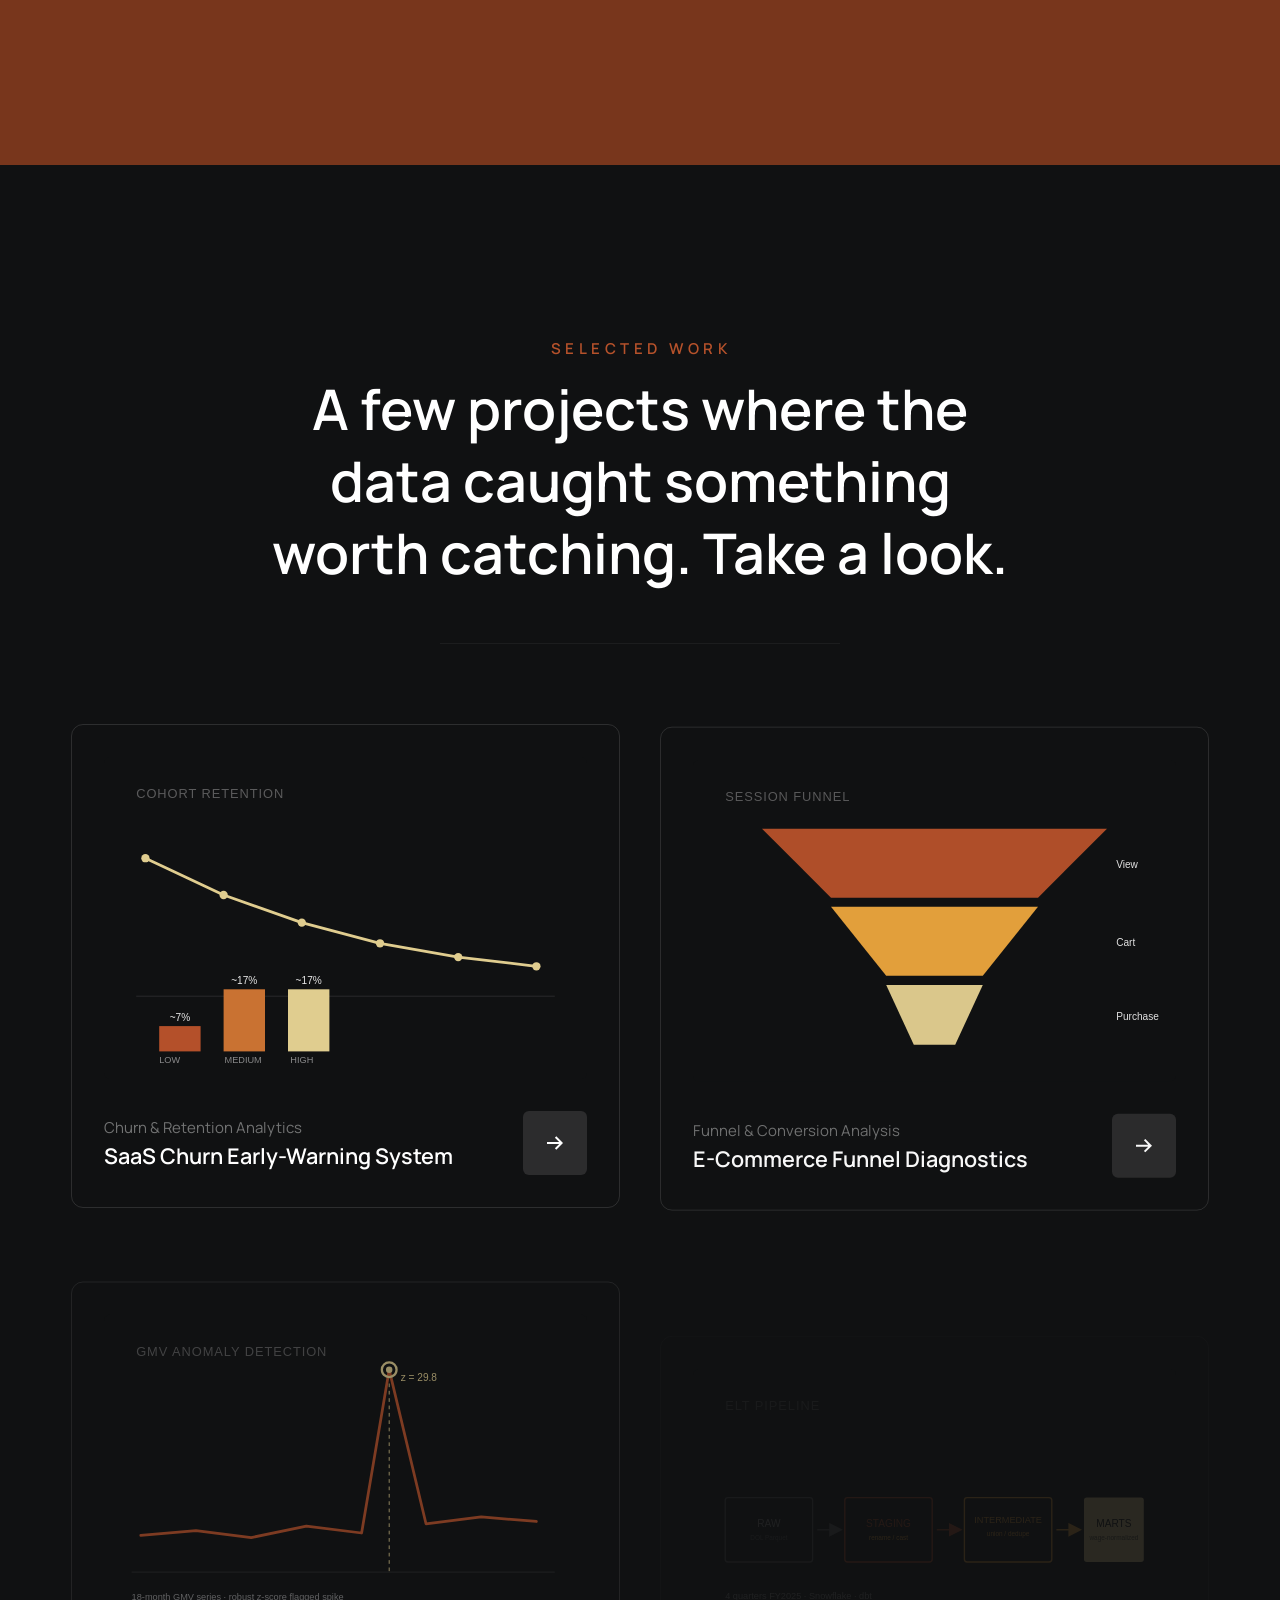
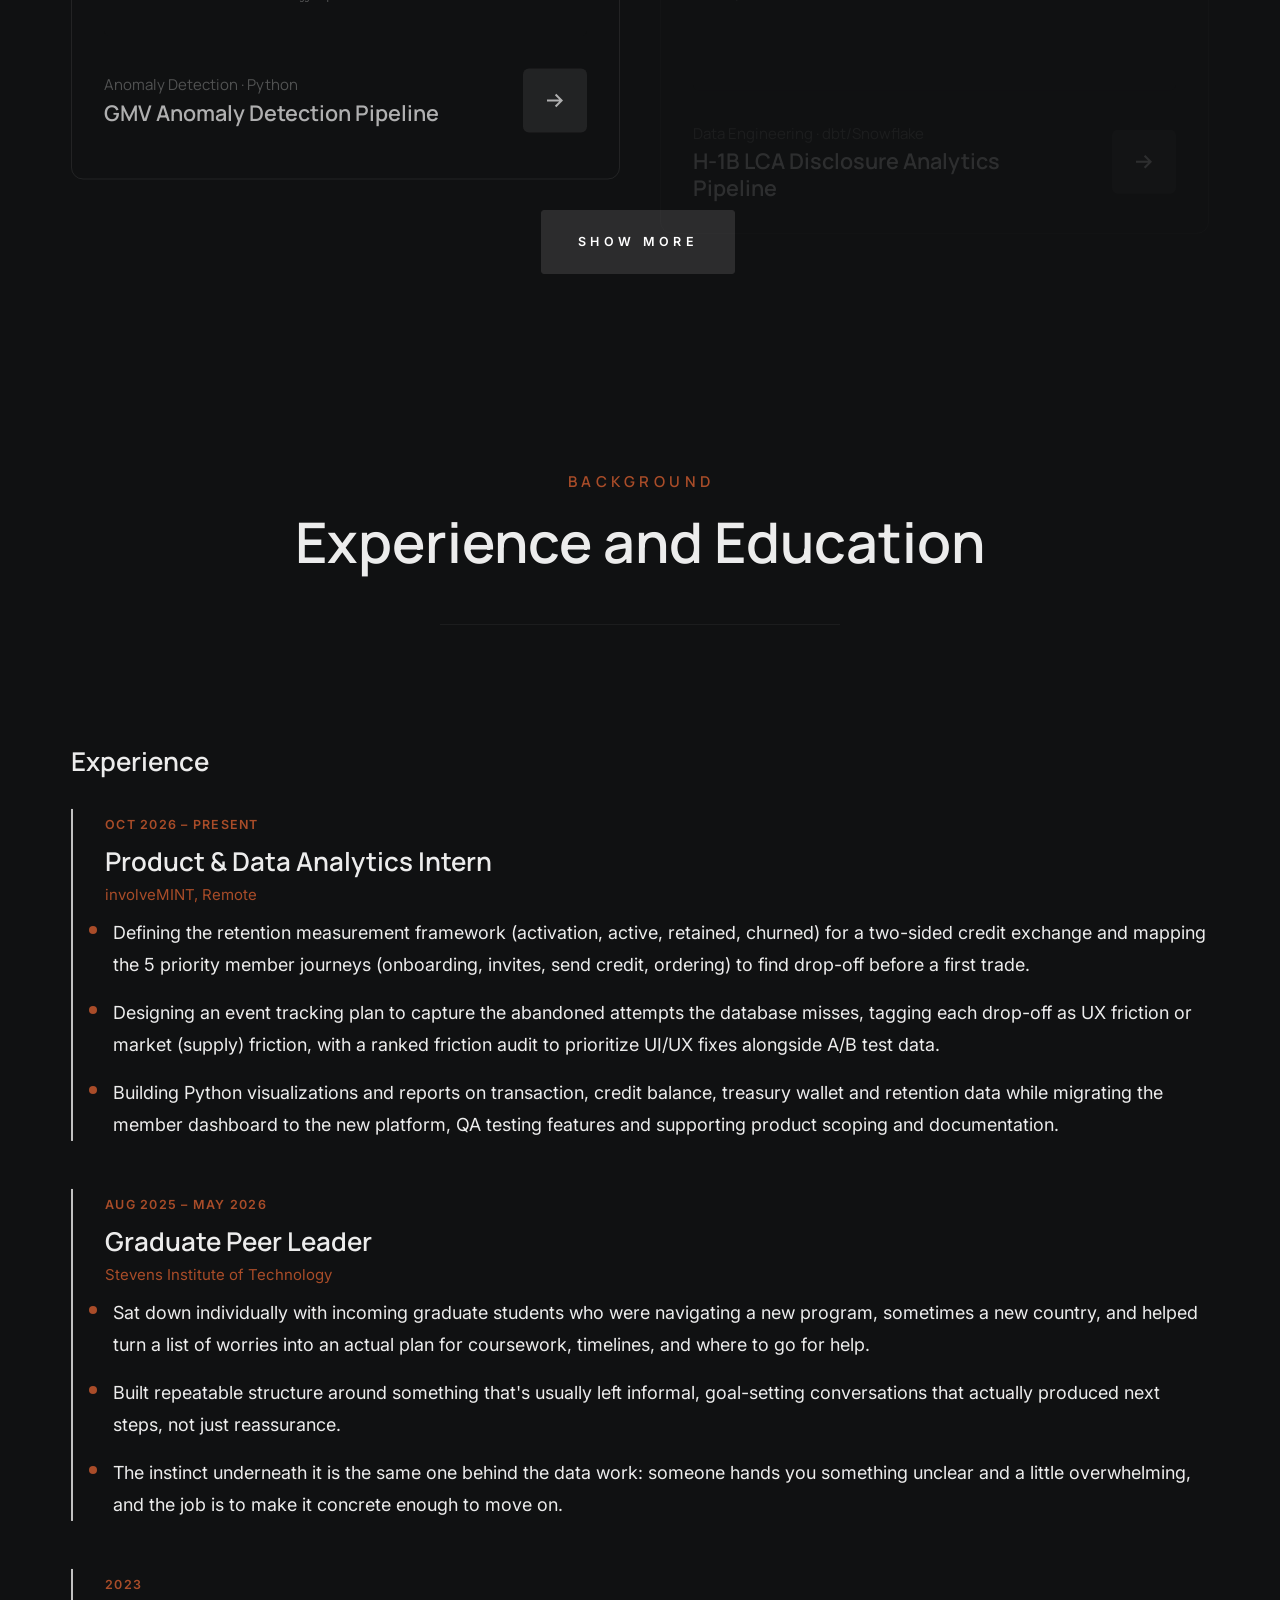
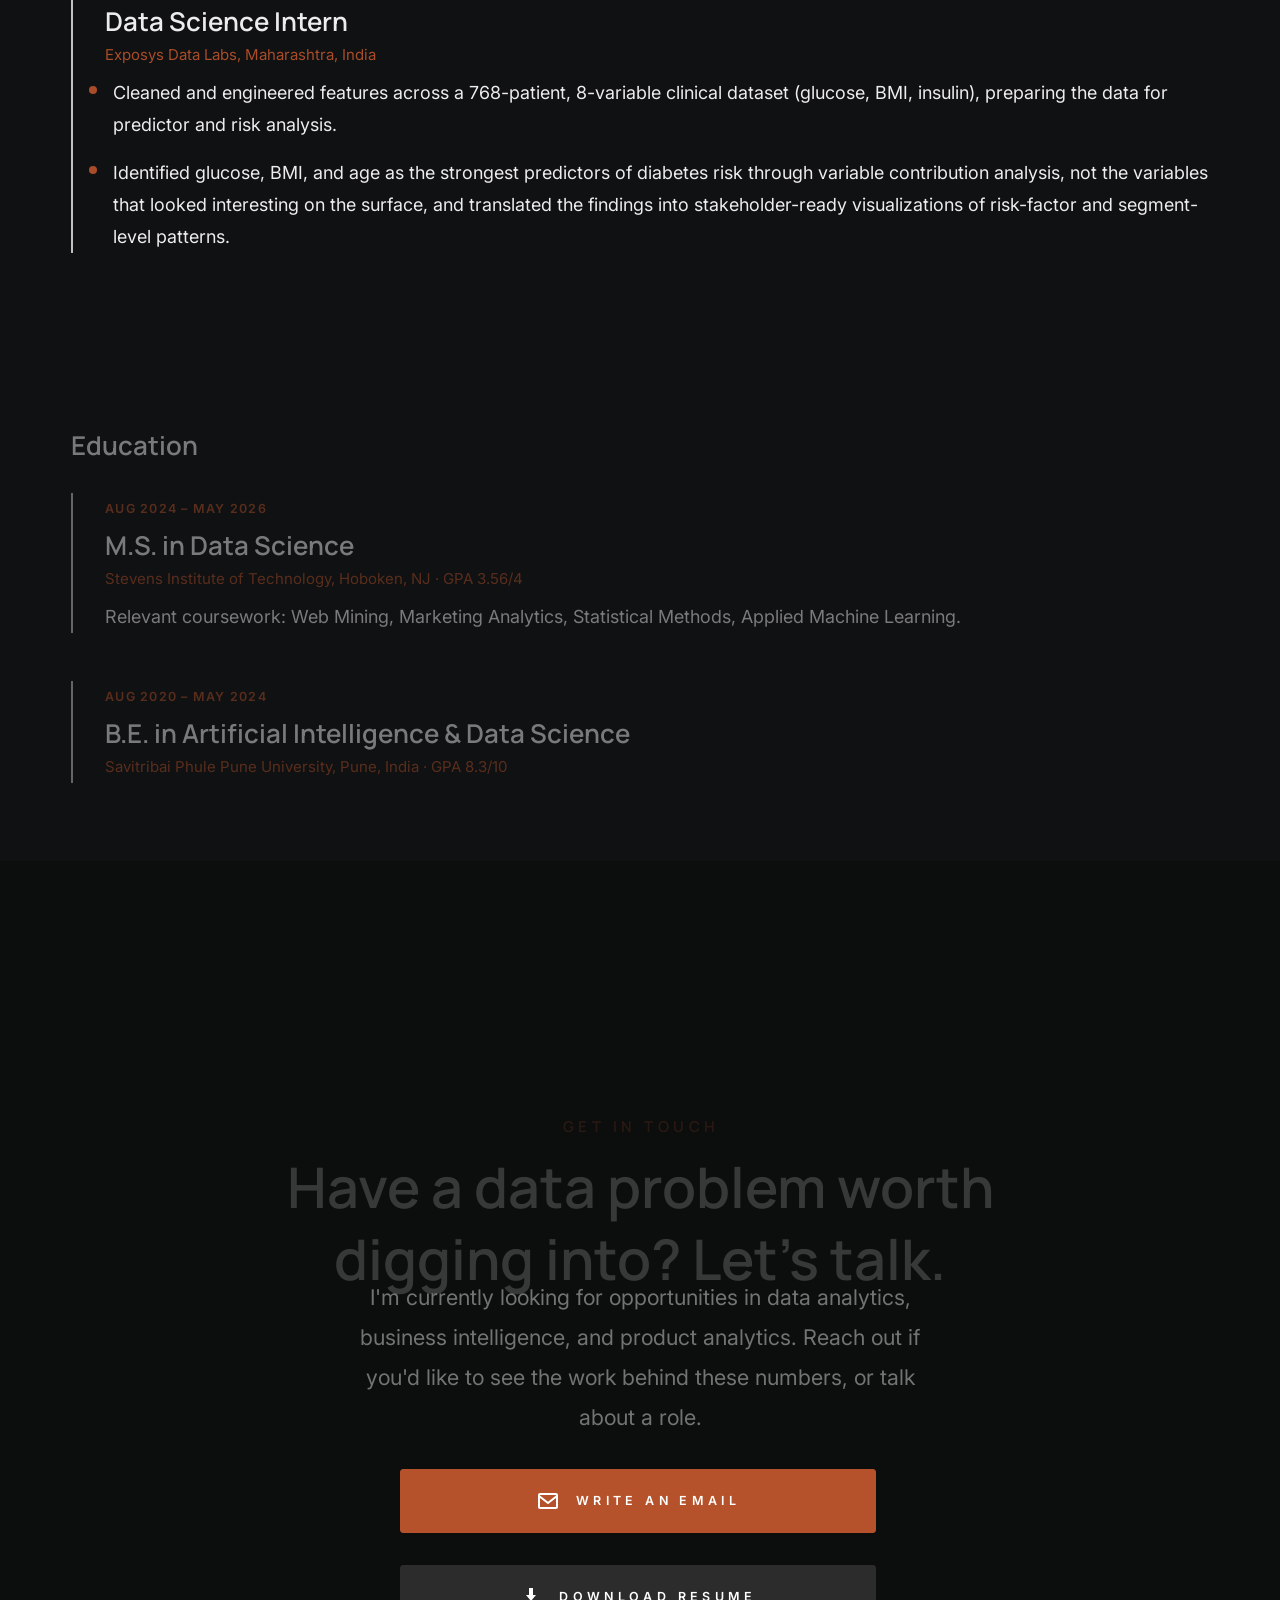
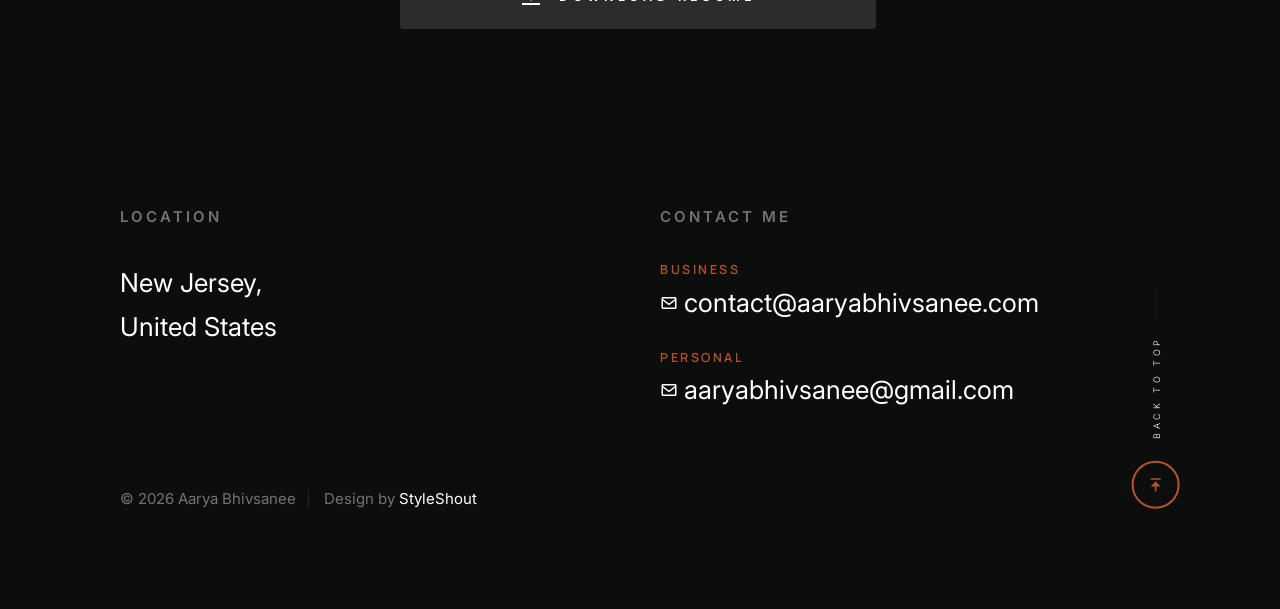
==== commit 77ca6f04: "Sync Skills with resume and fix layout bugs - Skills: add BeautifulSoup, Claude API and the resume's" ====
--- a/index.html
+++ b/index.html
@@ -249,20 +249,40 @@
                     </div>
                     <div class="service-text">
                         <h3 class="h4">Analytics</h3>
-                        <p>Cohort &amp; retention analysis, funnel analysis, recurring revenue analysis
-                        (MRR, churn rate), KPI design, and A/B testing.
+                        <p>Cohort &amp; retention analysis, funnel analysis, and recurring revenue analysis (MRR, churn rate), plus KPI and metrics design.
+                        </p>
+                    </div>
+                </div>
+
+                                <div class="column service-item" data-animate-el>
+                    <div class="service-icon-block">
+                        <span class="service-icon service-icon--product"></span>
+                    </div>
+                    <div class="service-text">
+                        <h3 class="h4">Product Analytics</h3>
+                        <p>Product metrics, event tracking plans, A/B testing, and QA testing to find where users drop off and prioritize UI/UX fixes.
                         </p>
                     </div>
                 </div>
 
                 <div class="column service-item" data-animate-el>
                     <div class="service-icon-block">
+                        <span class="service-icon service-icon--stats"></span>
+                    </div>
+                    <div class="service-text">
+                        <h3 class="h4">Statistics &amp; Modeling</h3>
+                        <p>Statistical analysis, probability, anomaly detection, churn risk scoring, customer segmentation, root-cause and driver attribution, and data cleaning with feature engineering.
+                        </p>
+                    </div>
+                </div>
+
+<div class="column service-item" data-animate-el>
+                    <div class="service-icon-block">
                         <span class="service-icon service-icon--sql"></span>
                     </div>
                     <div class="service-text">
                         <h3 class="h4">SQL</h3>
-                        <p>PostgreSQL, MySQL, and Snowflake — joins, window functions, CTEs, and
-                        relational data modeling to query and shape data at scale.
+                        <p>Snowflake, PostgreSQL, and MySQL — joins, CTEs, window functions, subqueries, aggregations, data modeling, and sessionization to query and shape data at scale.
                         </p>
                     </div>
                 </div>
@@ -273,8 +293,7 @@
                     </div>
                     <div class="service-text">
                         <h3 class="h4">Python</h3>
-                        <p>Pandas, NumPy, Matplotlib, Seaborn, Scikit-learn, and SciPy for analysis and
-                        modeling.
+                        <p>Pandas, NumPy, Matplotlib, Seaborn, Scikit-learn, SciPy, and BeautifulSoup for analysis and modeling.
                         </p>
                     </div>
                 </div>
@@ -285,8 +304,7 @@
                     </div>
                     <div class="service-text">
                         <h3 class="h4">Reporting &amp; BI</h3>
-                        <p>Tableau and Power BI dashboards, plus Excel and Google Sheets — pivot tables,
-                        VLOOKUP, and financial modeling for stakeholder-ready reporting.
+                        <p>Tableau and Power BI dashboard design, plus Microsoft Excel (pivot tables, VLOOKUP) and Google Sheets for stakeholder-ready reporting.
                         </p>
                     </div>
                 </div>
@@ -297,8 +315,7 @@
                     </div>
                     <div class="service-text">
                         <h3 class="h4">Data Tools</h3>
-                        <p>Jupyter Notebook, dbt, and Git/GitHub for reproducible analysis, plus
-                        PowerPoint for clear communication.
+                        <p>dbt, Jupyter Notebook, and Git/GitHub for reproducible analysis, plus Microsoft PowerPoint for clear communication.
                         </p>
                     </div>
                 </div>
@@ -309,7 +326,7 @@
                     </div>
                     <div class="service-text">
                         <h3 class="h4">AI-Assisted Workflows</h3>
-                        <p>ChatGPT, Claude, Gemini, and n8n to speed up EDA, automate write-ups, and
+                        <p>Claude, Claude API, ChatGPT, Gemini, and n8n to speed up EDA, automate write-ups, and
                         prototype analysis pipelines.
                         </p>
                     </div>
--- a/css/styles.css
+++ b/css/styles.css
@@ -3265,6 +3265,15 @@
     }
 }
 
+/* between the desktop nav and the mobile menu (901-1000px) the full nav was
+ * touching or overlapping the social icons, so tighten it a little more */
+@media screen and (min-width: 901px) and (max-width: 1000px) {
+    .s-header__nav a {
+        letter-spacing : .3em;
+        padding        : 0 1.4rem;
+    }
+}
+
 @media screen and (max-width: 900px) {
     .s-header {
         display          : block;
@@ -3871,6 +3880,14 @@
     background-image : url(../images/icons/services/icon-ai.svg);
 }
 
+.service-icon--product {
+    background-image : url(../images/icons/services/icon-product.svg);
+}
+
+.service-icon--stats {
+    background-image : url(../images/icons/services/icon-stats.svg);
+}
+
 /* ------------------------------------------------------------------- 
  * responsive:
  * services
@@ -3947,7 +3964,14 @@
  * ## portfolio list
  * ------------------------------------------------------------------- */
 .folio-list {
-    margin-top : var(--vspace-2_5);
+    margin-top    : var(--vspace-2_5);
+    /* cancels the last row's bottom margin below so "Show More" spacing is unchanged */
+    margin-bottom : calc(var(--gutter) * -2);
+}
+
+/* rows were touching: give them the same gap as the space between the columns */
+.folio-list > .column {
+    margin-bottom : calc(var(--gutter) * 2);
 }
 
 .js-folio-extra {
@@ -4279,10 +4303,6 @@
 }
 
 @media screen and (max-width: 400px) {
-    .folio-list {
-        margin-bottom : var(--vspace-1);
-    }
-
     .clients-outer .text-clients-title {
         max-width   : 300px;
         font-size   : var(--text-lg);
@@ -4801,6 +4821,16 @@
     margin-bottom : 0;
 }
 
+/* the default bullet hangs 18px to the left of the column; keep it on the
+ * column edge so the list lines up with the label above it */
+.s-about-plain ul.disc li {
+    padding-left : 2.6rem;
+}
+
+.s-about-plain ul.disc li::before {
+    left : 0;
+}
+
 /* reading list: title on one line, author muted beneath it */
 .book-title,
 .book-author {
@@ -4864,11 +4894,16 @@
 }
 
 .quotes-carousel__viewport {
+    -webkit-mask-image : linear-gradient(to right, transparent 0, #000 7%, #000 93%, transparent 100%);
+    mask-image         : linear-gradient(to right, transparent 0, #000 7%, #000 93%, transparent 100%);
     display     : flex;
     align-items : center;
     overflow-x  : clip;
     overflow-y  : visible;
-    height      : calc(var(--quote-card-h) * 1.25);
+    /* extra 3rem top and bottom (cancelled by the negative margin) keeps the
+     * scaled card and its hover glow inside the mask's painted area */
+    height      : calc(var(--quote-card-h) * 1.25 + 6rem);
+    margin      : -3rem 0;
 }
 
 .quotes-carousel__track {
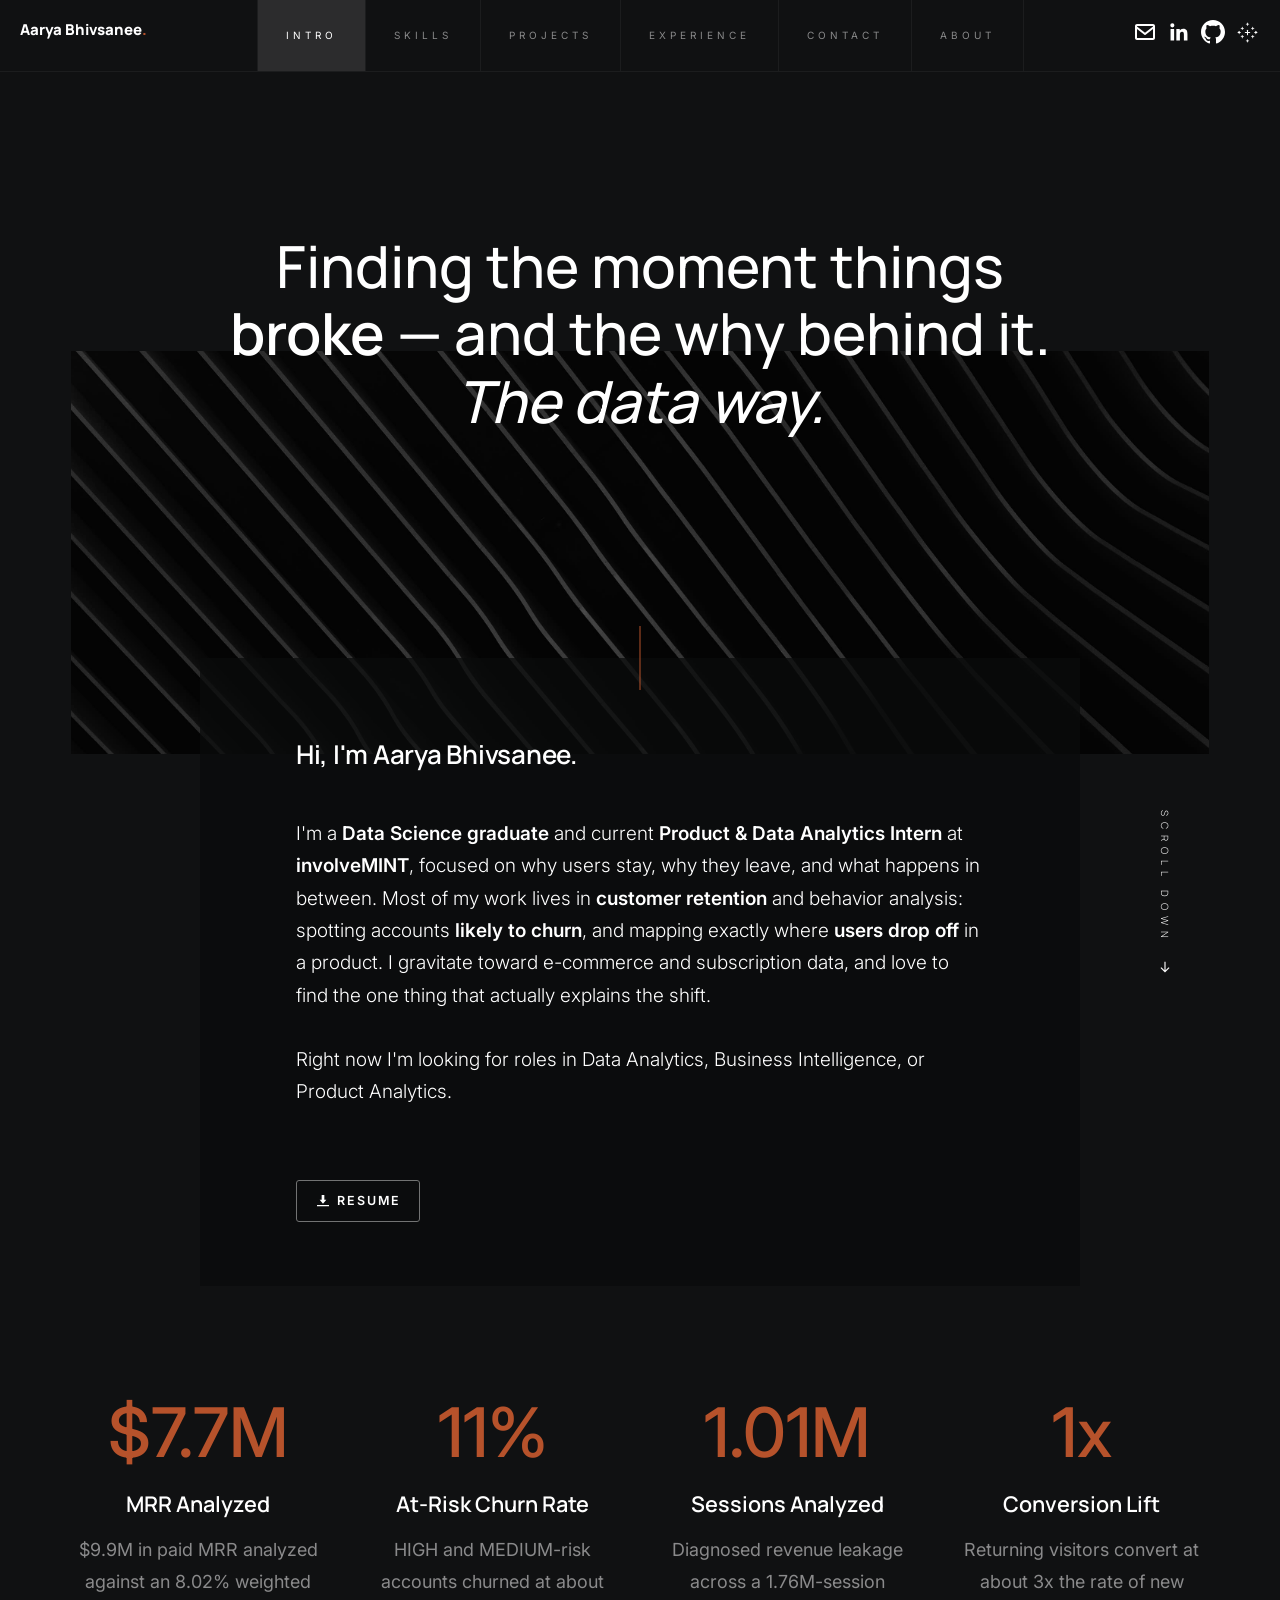
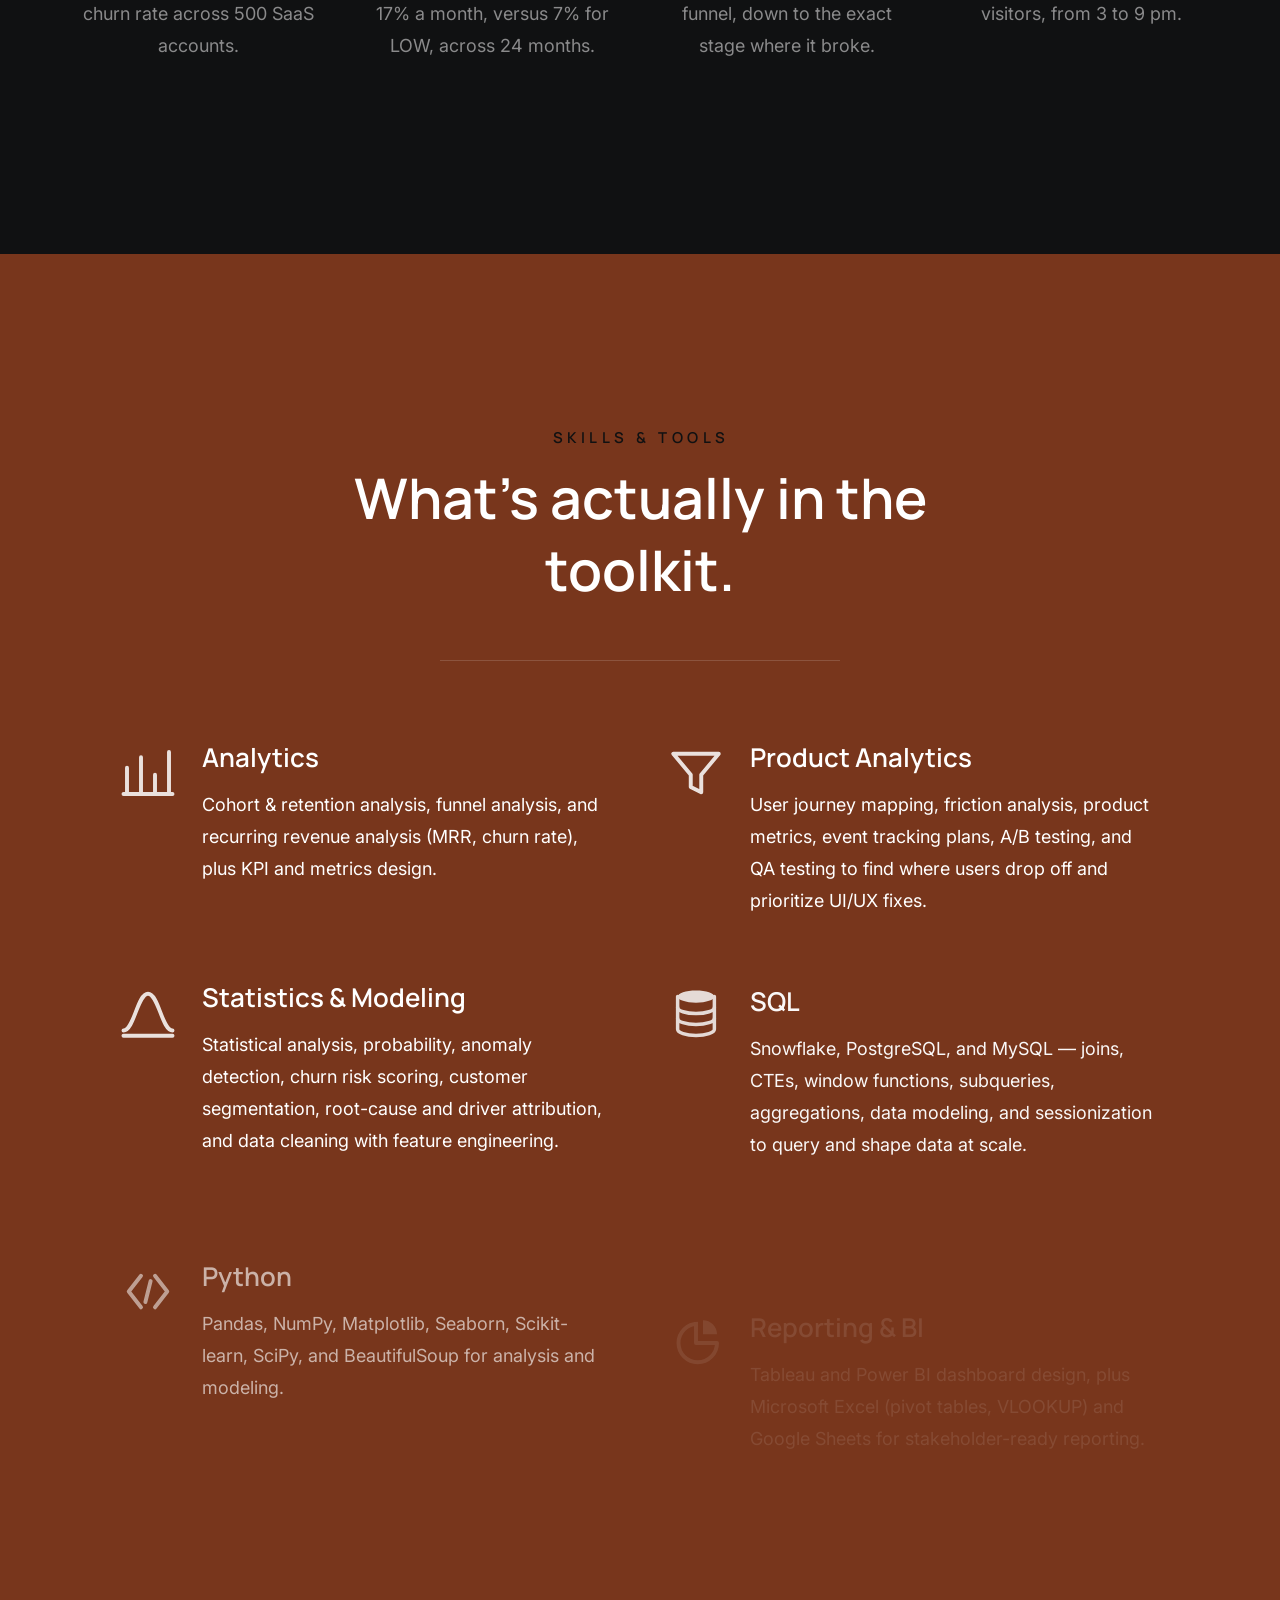
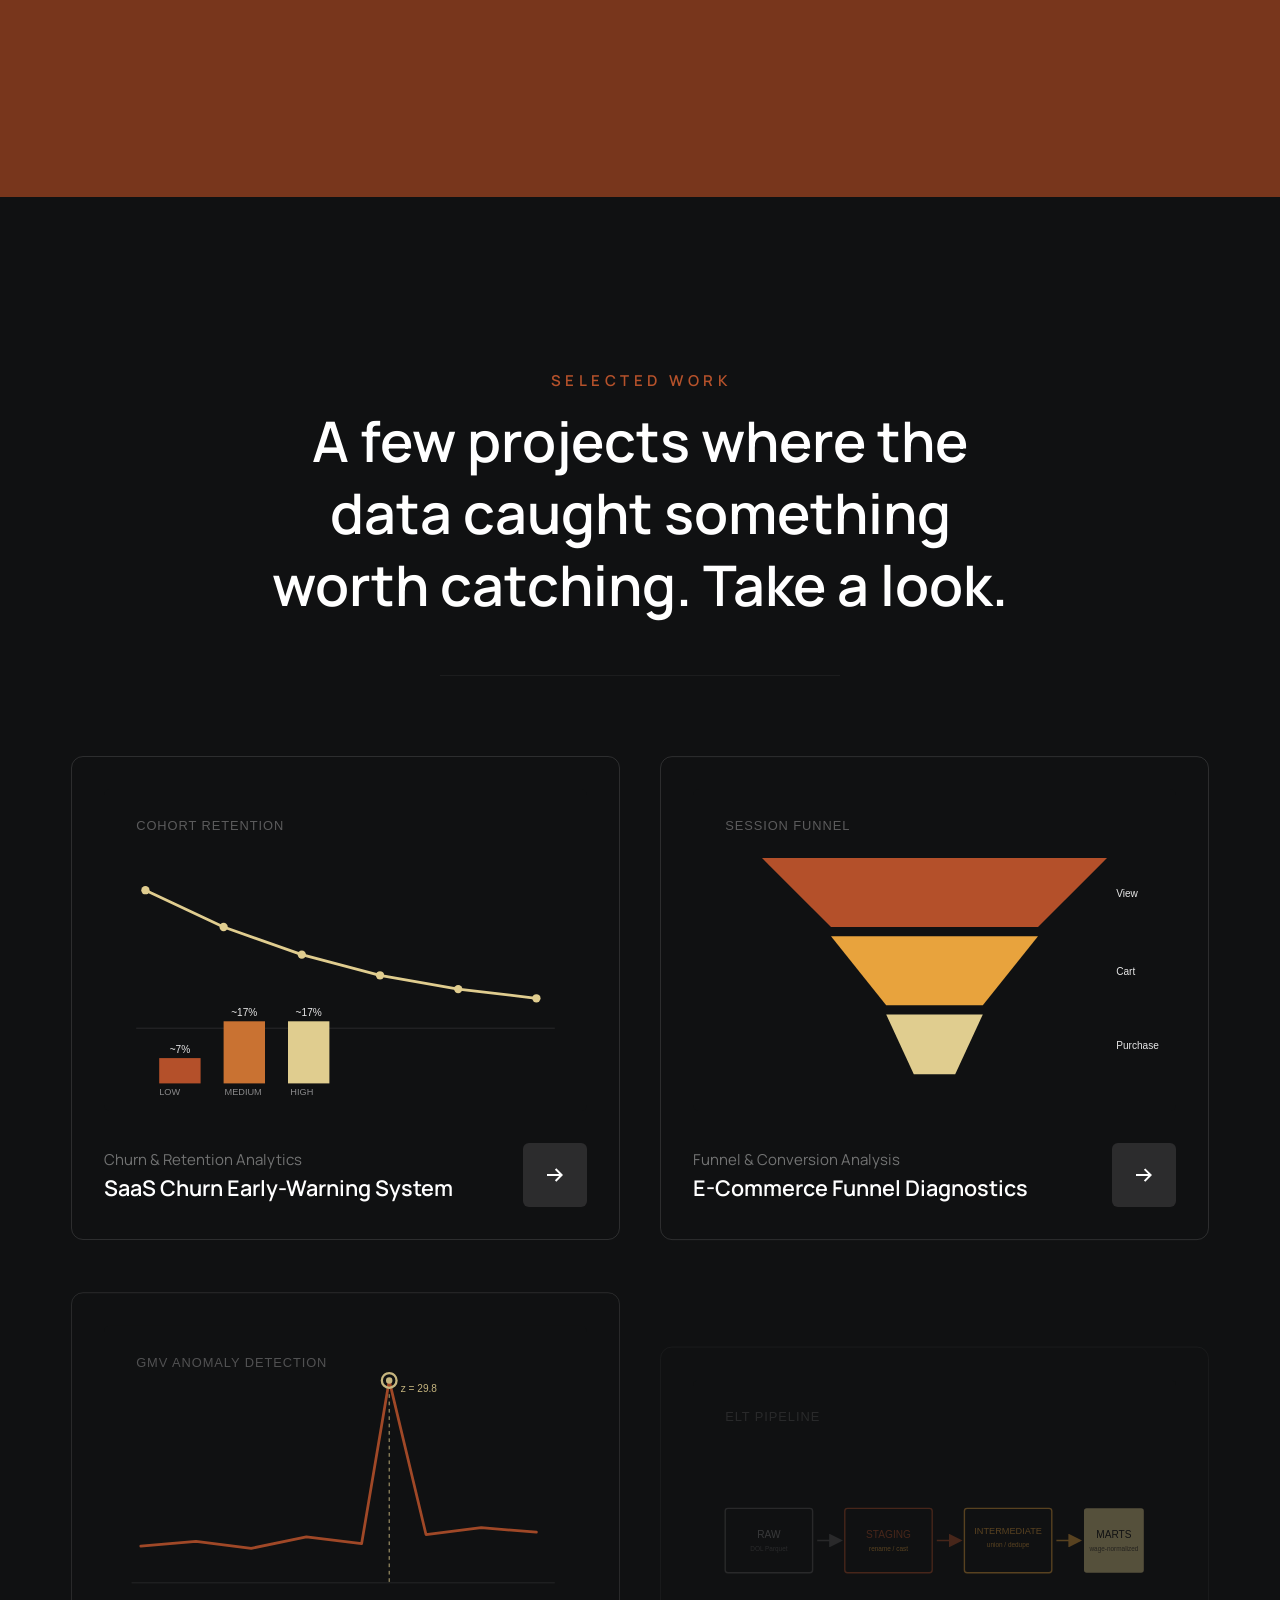
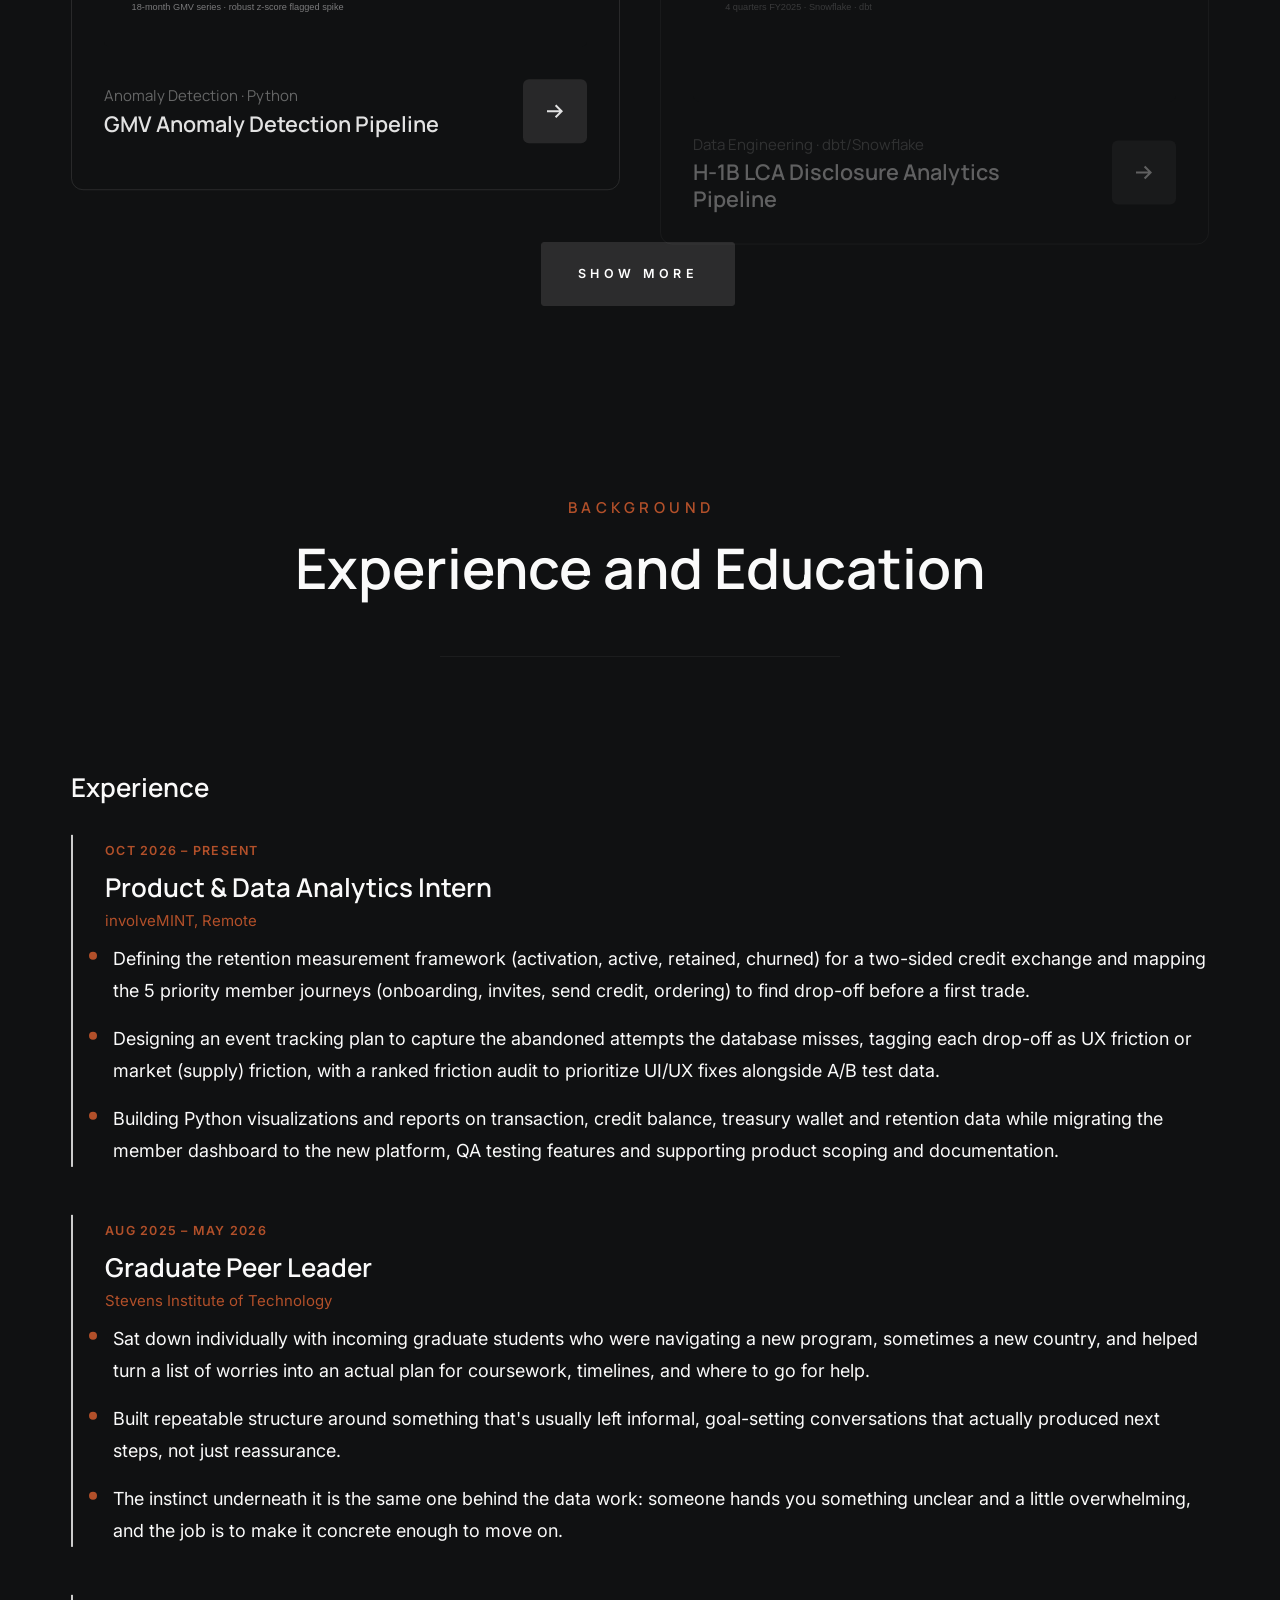
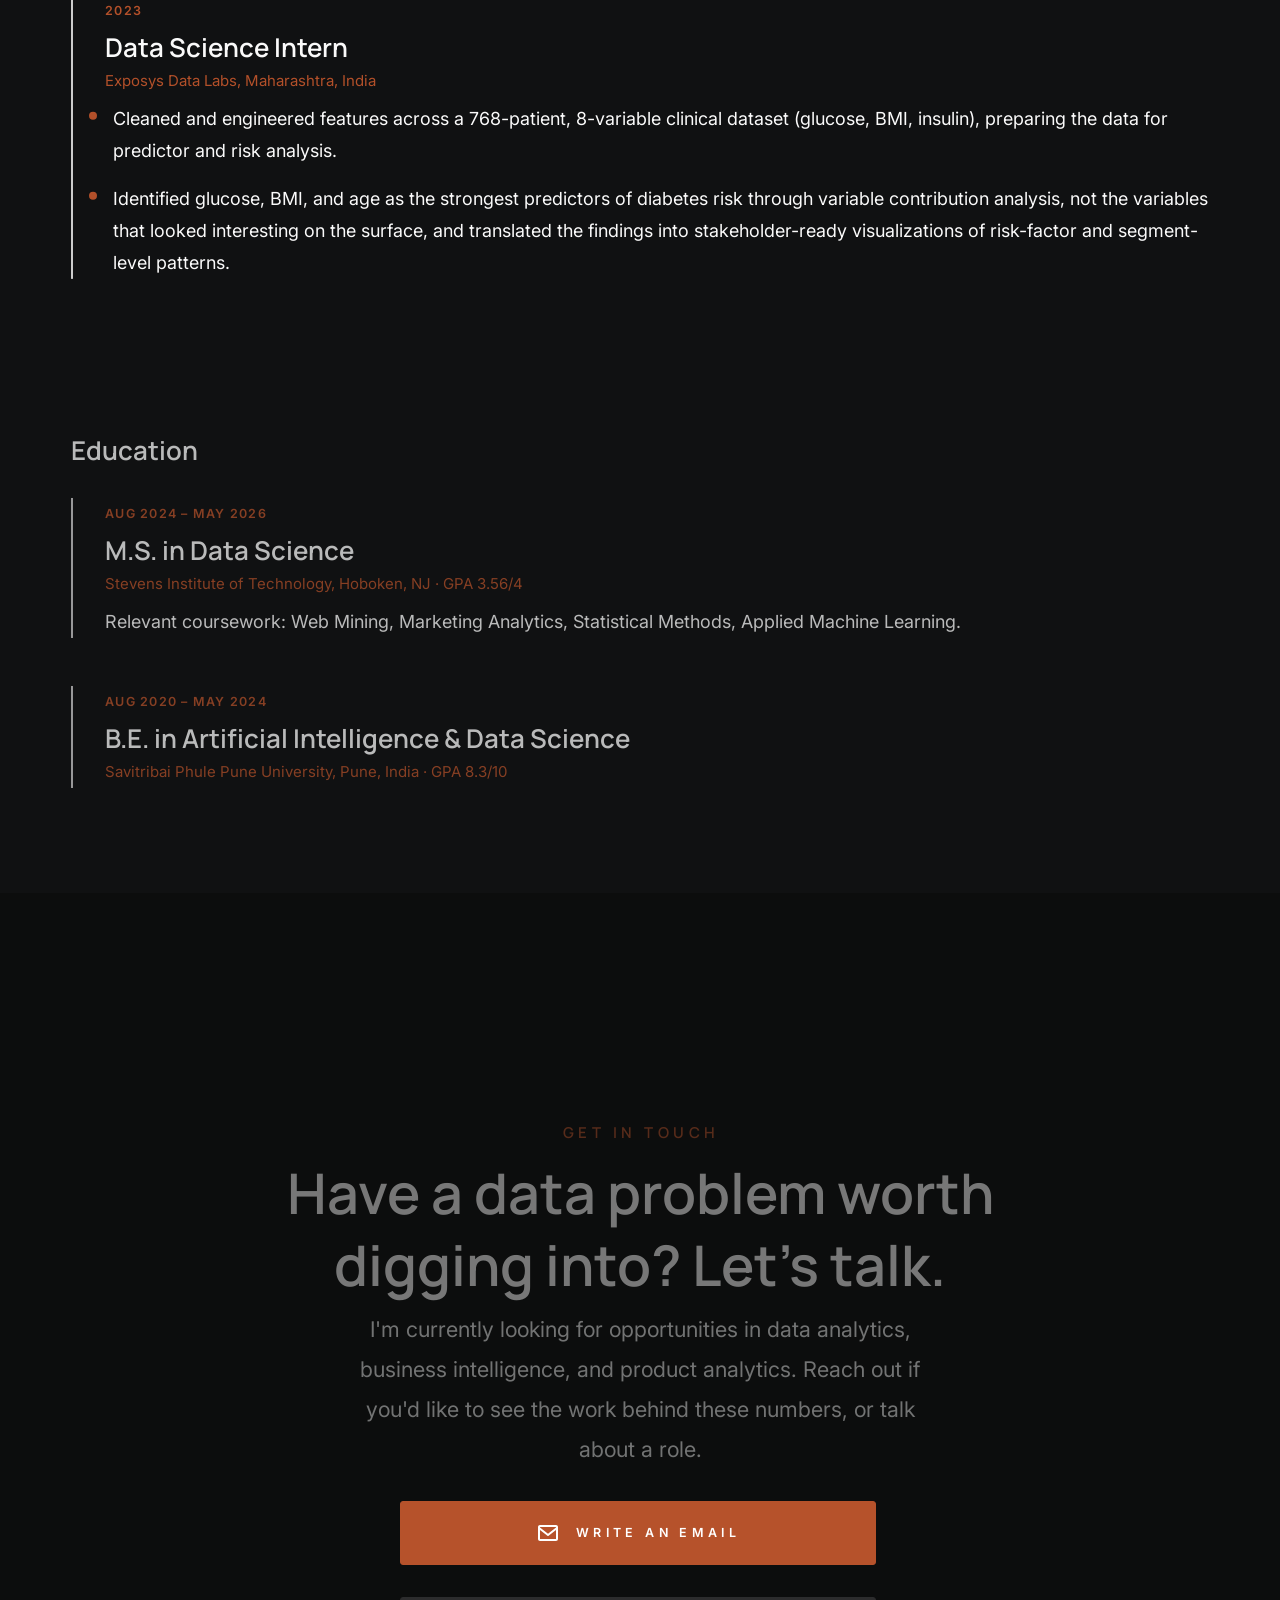
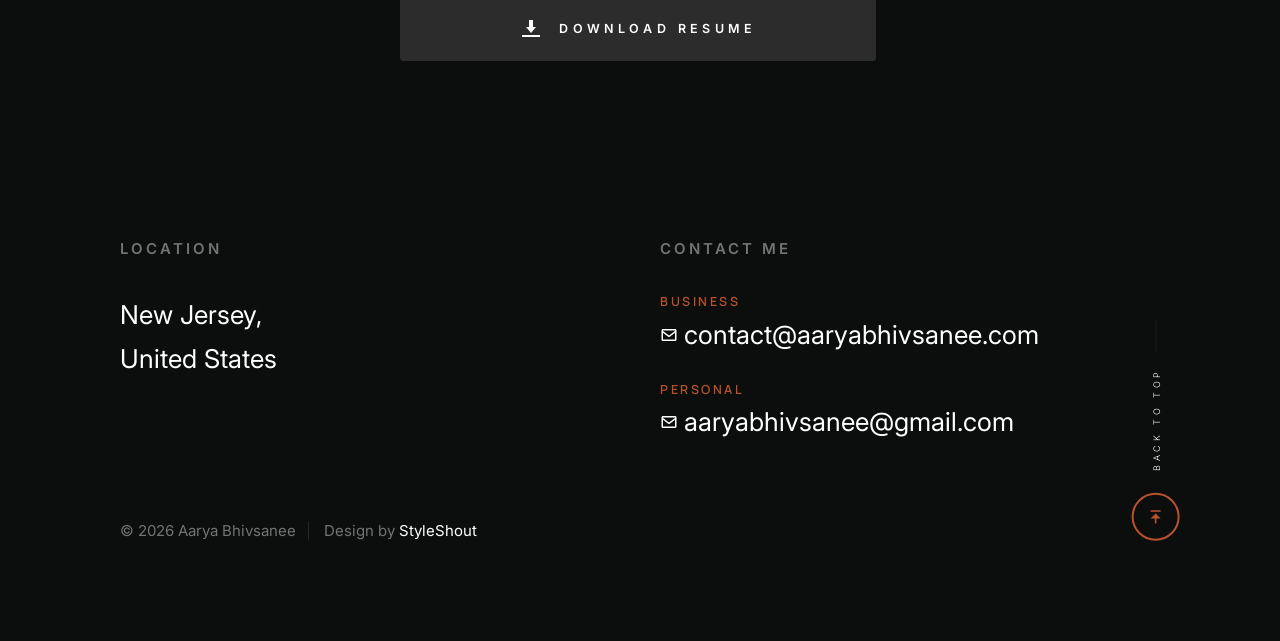
==== commit aa7add4b: "Add user journey mapping and friction analysis to Product Analytics skills Co-Authored-By: Claude So" ====
--- a/index.html
+++ b/index.html
@@ -260,7 +260,7 @@
                     </div>
                     <div class="service-text">
                         <h3 class="h4">Product Analytics</h3>
-                        <p>Product metrics, event tracking plans, A/B testing, and QA testing to find where users drop off and prioritize UI/UX fixes.
+                        <p>User journey mapping, friction analysis, product metrics, event tracking plans, A/B testing, and QA testing to find where users drop off and prioritize UI/UX fixes.
                         </p>
                     </div>
                 </div>
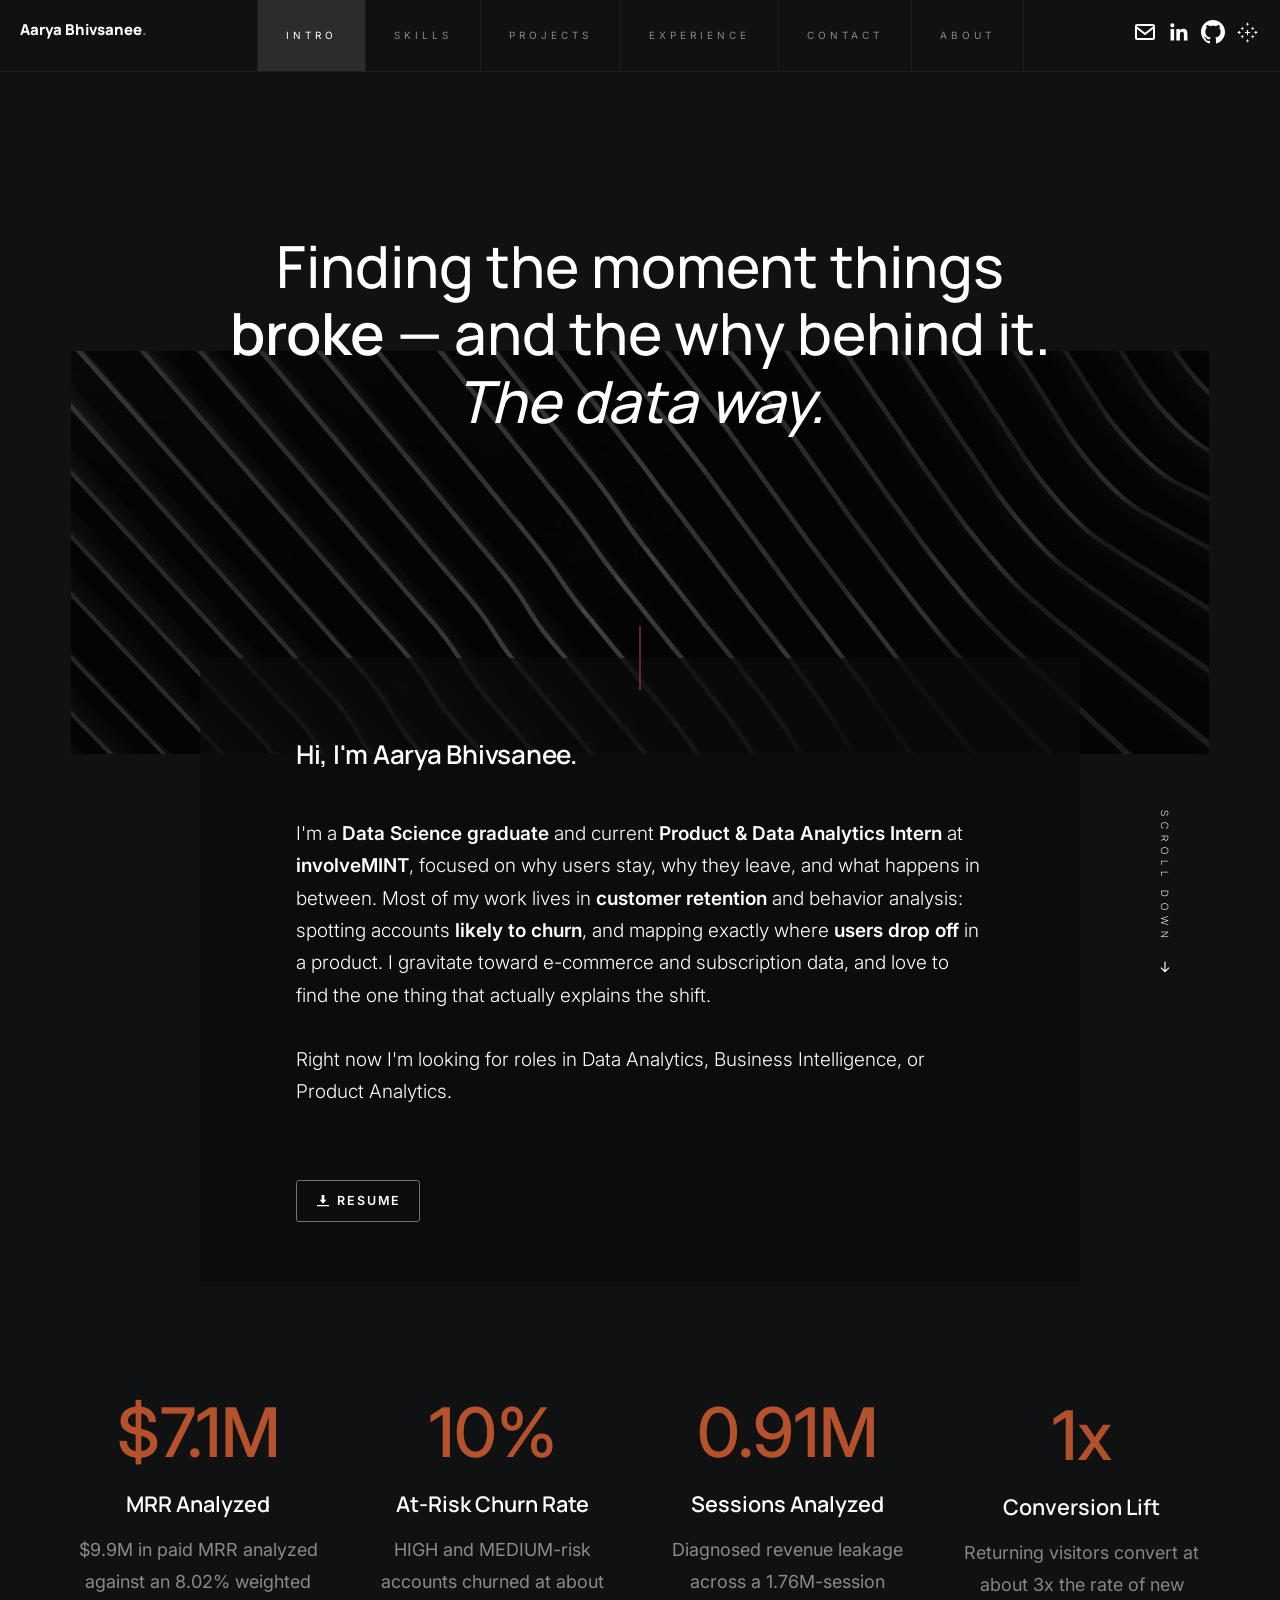
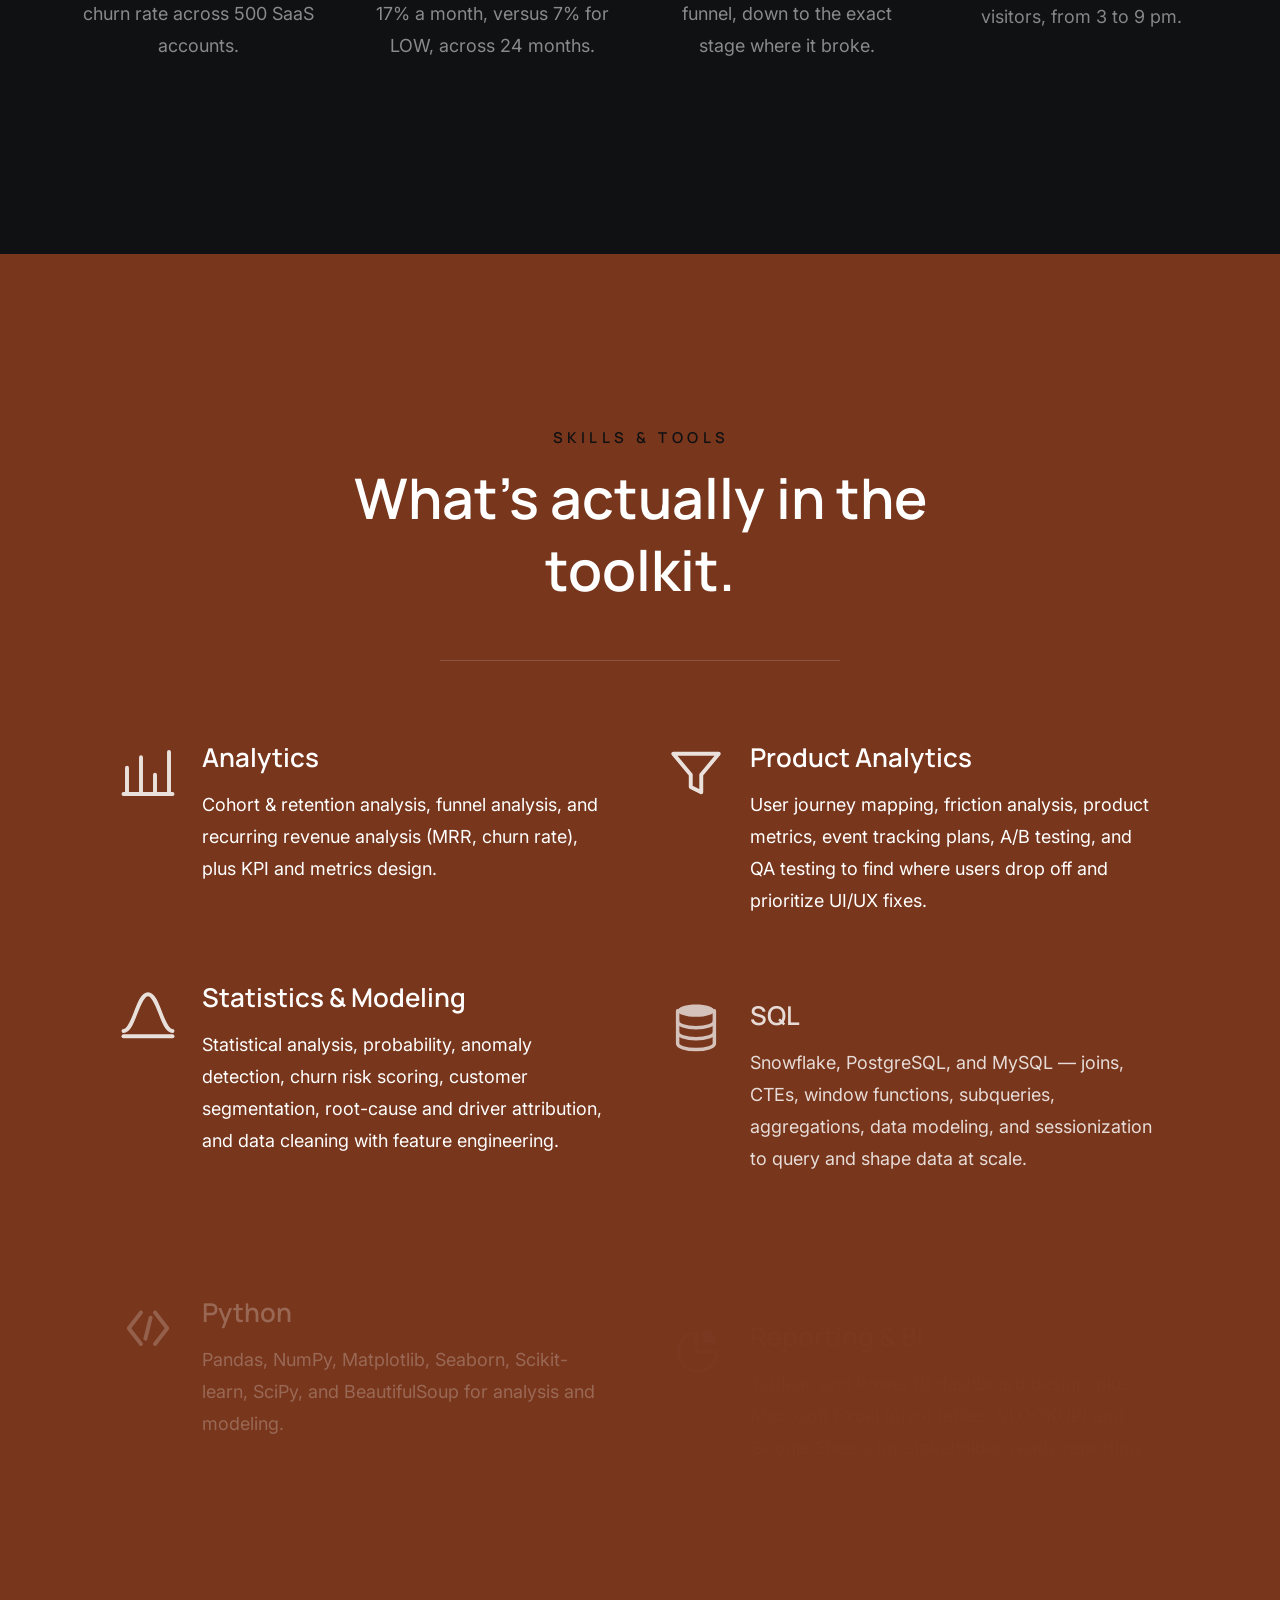
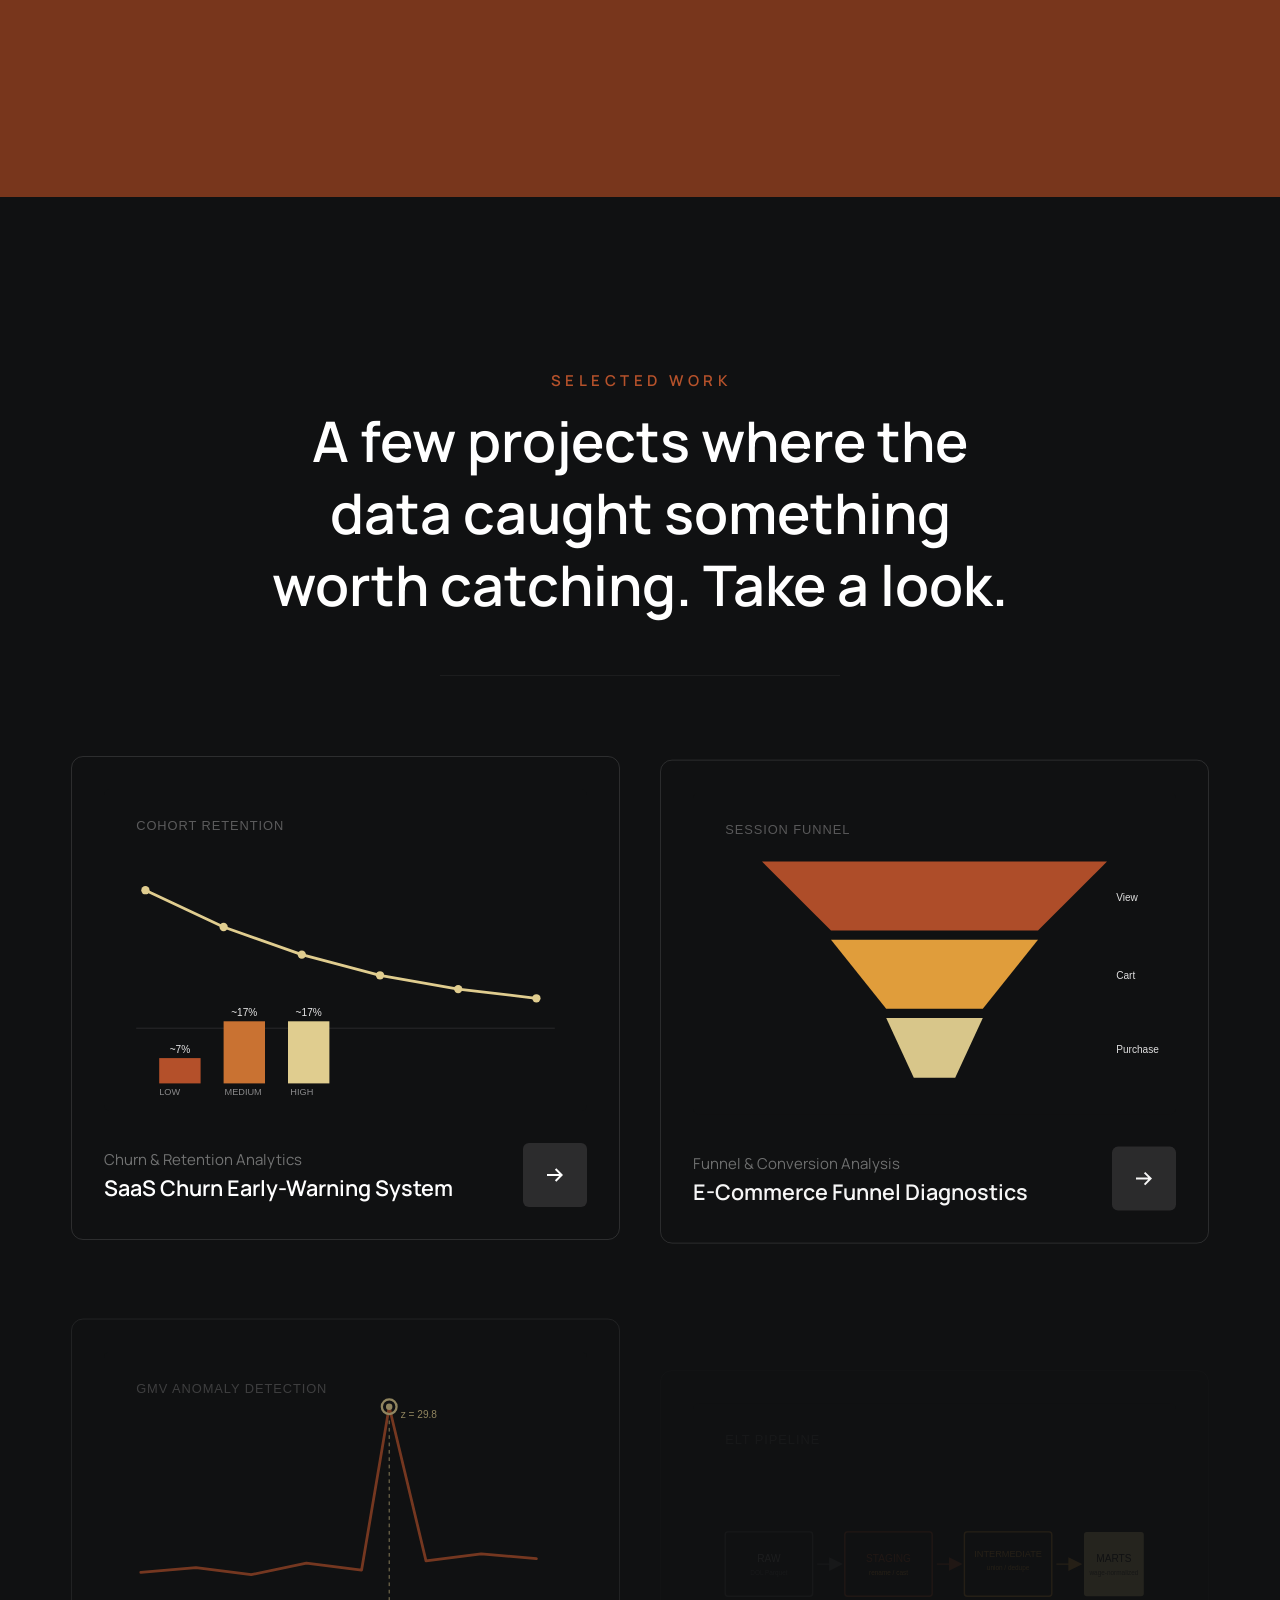
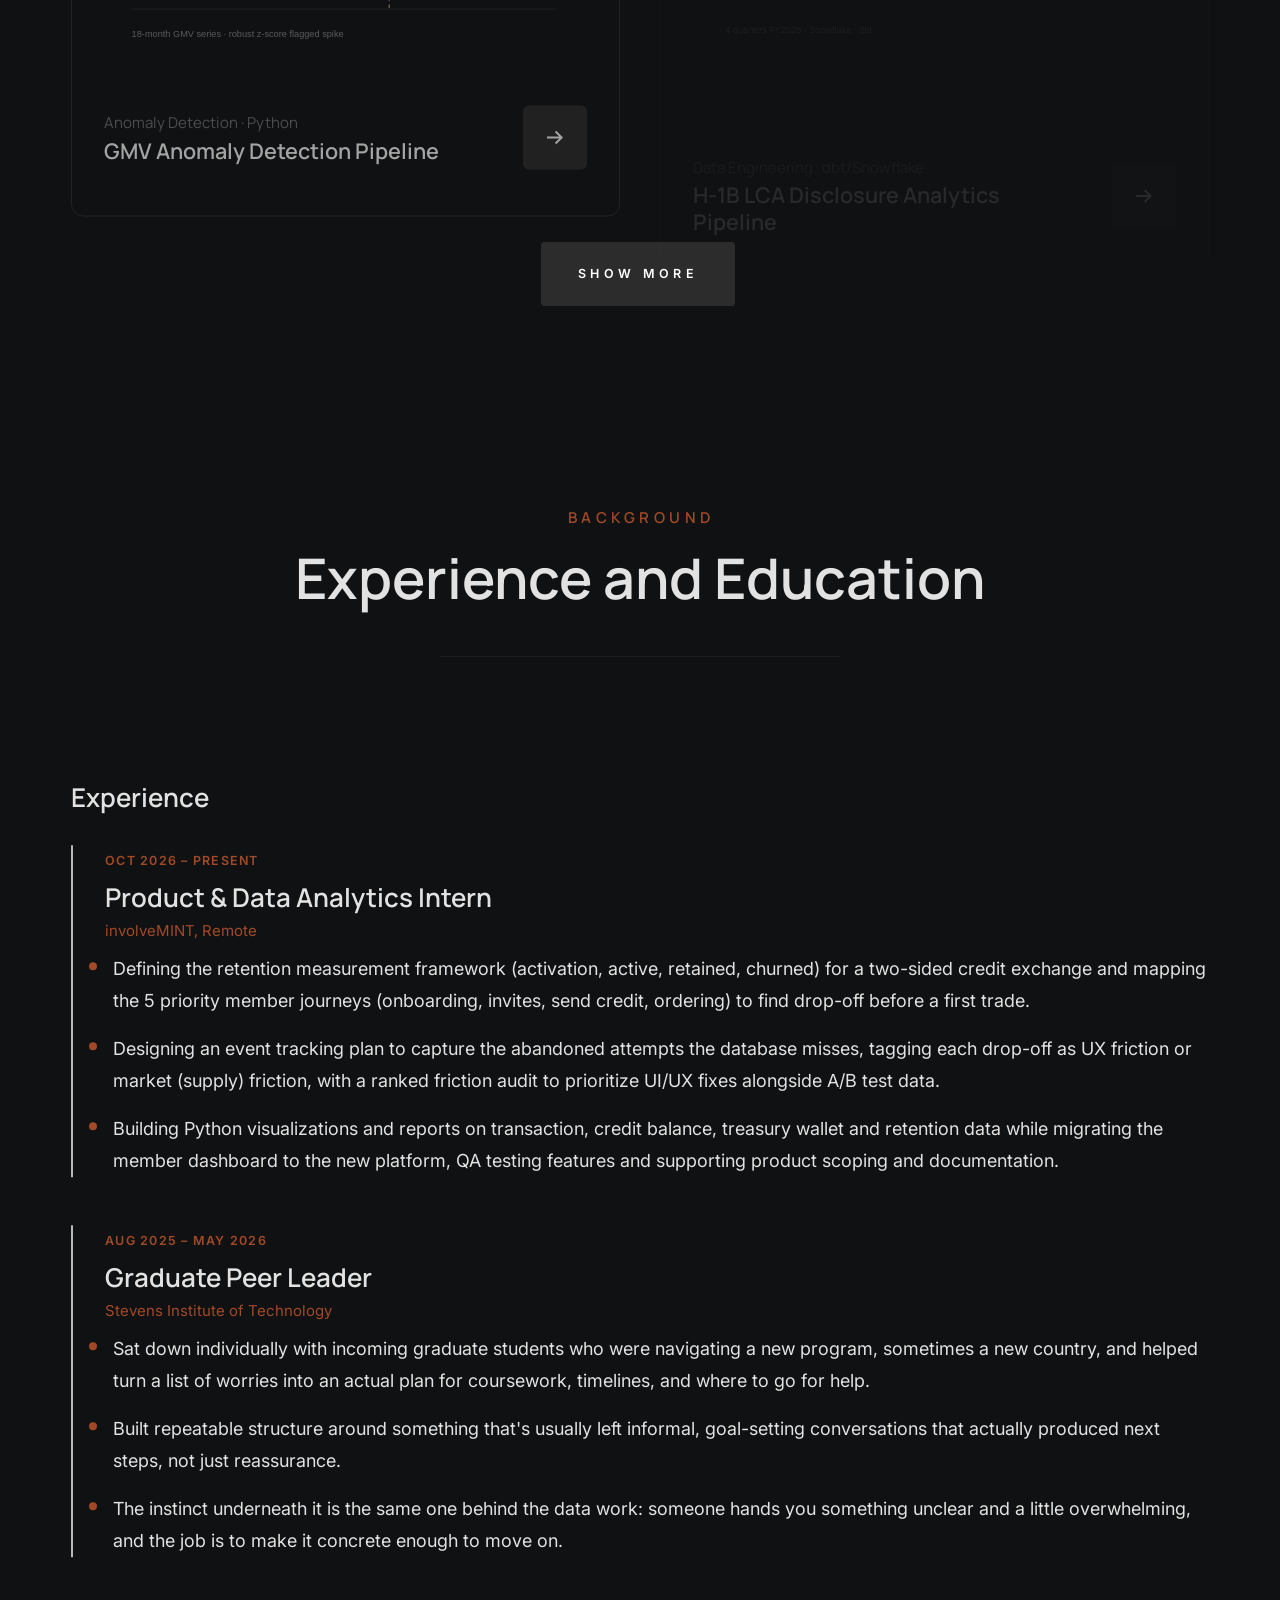
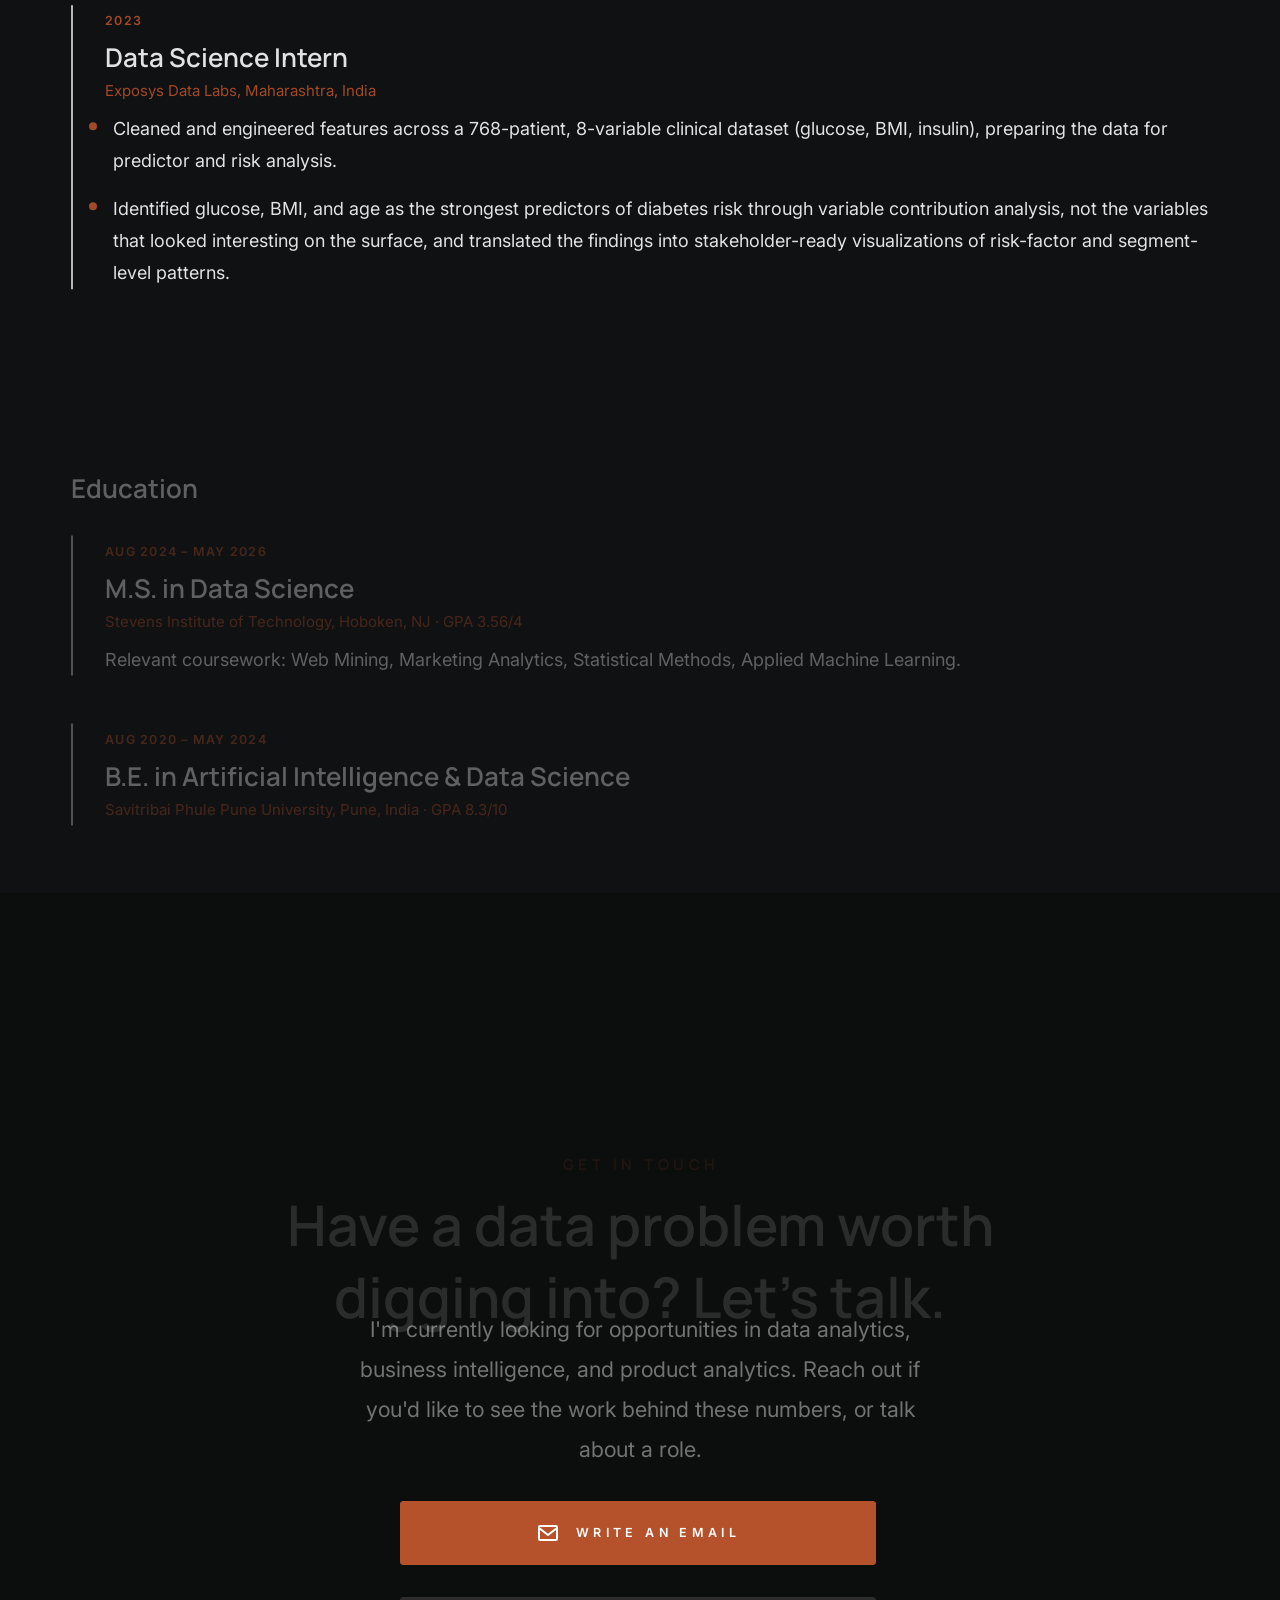
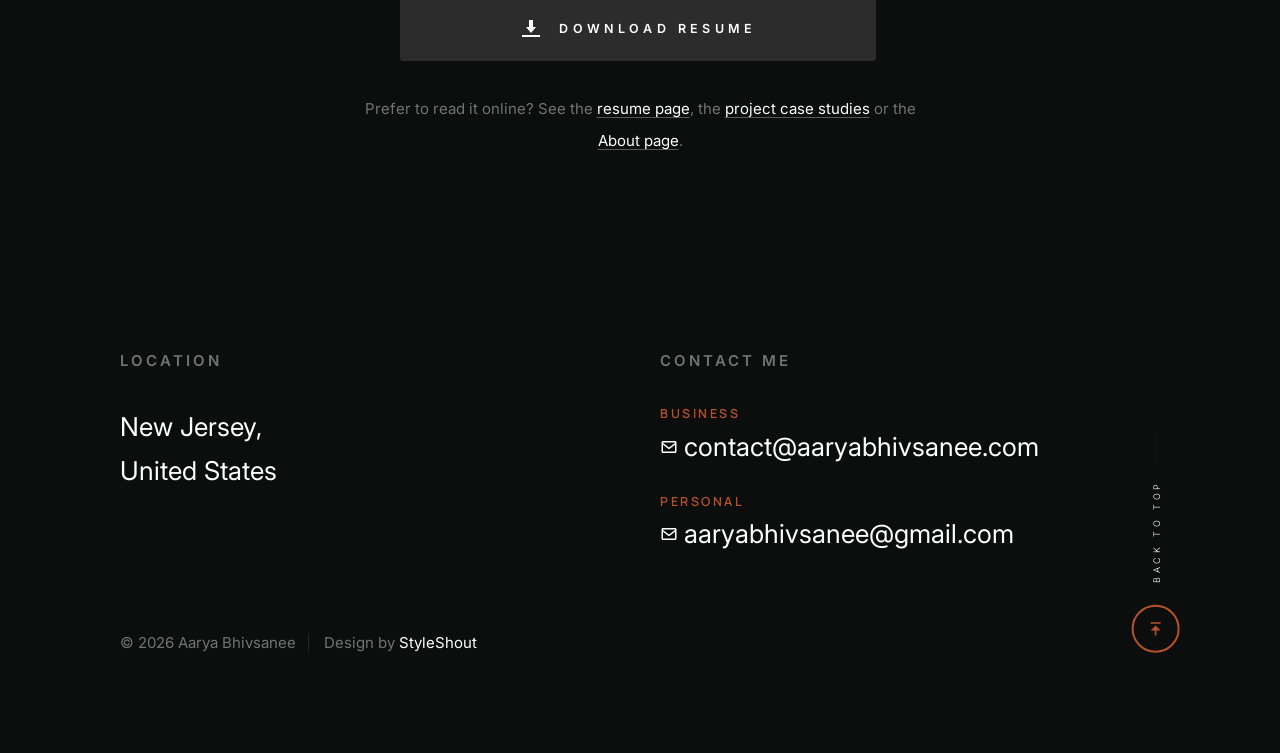
==== commit 1f7a188b: "SEO, AEO and GEO: case-study pages, schema, crawler files, speed - New crawlable pages: five project" ====
--- a/index.html
+++ b/index.html
@@ -6,36 +6,162 @@
     ================================================== -->
     <meta charset="utf-8">
     <meta name="viewport" content="width=device-width, initial-scale=1">
-    <title>Aarya Bhivsanee</title>
-    <meta name="description" content="Aarya Bhivsanee — Data Analyst specializing in churn prediction, funnel optimization, and automated anomaly detection.">
+    <title>Aarya Bhivsanee | Data &amp; Product Analyst in Newark, NJ</title>
+    <meta name="description" content="Aarya Bhivsanee is a data and product analyst in Newark, NJ (M.S. Data Science, Stevens) focused on churn, retention and funnels. Open to analytics roles.">
+    <meta name="robots" content="index,follow,max-image-preview:large,max-snippet:-1,max-video-preview:-1">
     <link rel="canonical" href="https://www.aaryabhivsanee.com/">
 
     <!-- social sharing (Open Graph + Twitter Card)
     ================================================== -->
     <meta property="og:type" content="website">
+    <meta property="og:site_name" content="Aarya Bhivsanee">
+    <meta property="og:locale" content="en_US">
     <meta property="og:url" content="https://www.aaryabhivsanee.com/">
-    <meta property="og:title" content="Aarya Bhivsanee — Data Analyst">
-    <meta property="og:description" content="Aarya Bhivsanee — Data Analyst specializing in churn prediction, funnel optimization, and automated anomaly detection.">
-    <meta property="og:image" content="https://www.aaryabhivsanee.com/images/about-photo.jpg">
+    <meta property="og:title" content="Aarya Bhivsanee | Data &amp; Product Analyst in Newark, NJ">
+    <meta property="og:description" content="Aarya Bhivsanee is a data and product analyst in Newark, NJ (M.S. Data Science, Stevens) focused on churn, retention and funnels. Open to analytics roles.">
+    <meta property="og:image" content="https://www.aaryabhivsanee.com/images/og-image.jpg">
+    <meta property="og:image:width" content="1200">
+    <meta property="og:image:height" content="630">
+    <meta property="og:image:alt" content="Aarya Bhivsanee, Data and Product Analyst">
     <meta name="twitter:card" content="summary_large_image">
-    <meta name="twitter:title" content="Aarya Bhivsanee — Data Analyst">
-    <meta name="twitter:description" content="Aarya Bhivsanee — Data Analyst specializing in churn prediction, funnel optimization, and automated anomaly detection.">
-    <meta name="twitter:image" content="https://www.aaryabhivsanee.com/images/about-photo.jpg">
+    <meta name="twitter:title" content="Aarya Bhivsanee | Data &amp; Product Analyst in Newark, NJ">
+    <meta name="twitter:description" content="Aarya Bhivsanee is a data and product analyst in Newark, NJ (M.S. Data Science, Stevens) focused on churn, retention and funnels. Open to analytics roles.">
+    <meta name="twitter:image" content="https://www.aaryabhivsanee.com/images/og-image.jpg">
+    <meta name="twitter:image:alt" content="Aarya Bhivsanee, Data and Product Analyst">
 
     <!-- structured data
     ================================================== -->
     <script type="application/ld+json">
     {
         "@context": "https://schema.org",
-        "@type": "Person",
-        "name": "Aarya Bhivsanee",
-        "jobTitle": "Data Analyst",
-        "url": "https://www.aaryabhivsanee.com/",
-        "image": "https://www.aaryabhivsanee.com/images/about-photo.jpg",
-        "sameAs": [
-            "https://github.com/aarya-7",
-            "https://linkedin.com/in/aarya-bhivsanee",
-            "https://public.tableau.com/app/profile/aarya.bhivsanee/vizzes"
+        "@graph": [
+            {
+                "@type": "WebSite",
+                "@id": "https://www.aaryabhivsanee.com/#website",
+                "url": "https://www.aaryabhivsanee.com/",
+                "name": "Aarya Bhivsanee",
+                "inLanguage": "en-US",
+                "publisher": {
+                    "@id": "https://www.aaryabhivsanee.com/#person"
+                }
+            },
+            {
+                "@type": "WebPage",
+                "@id": "https://www.aaryabhivsanee.com/#webpage",
+                "url": "https://www.aaryabhivsanee.com/",
+                "name": "Aarya Bhivsanee | Data & Product Analyst in Newark, NJ",
+                "description": "Aarya Bhivsanee is a data and product analyst in Newark, NJ (M.S. Data Science, Stevens) focused on churn, retention and funnels. Open to analytics roles.",
+                "isPartOf": {
+                    "@id": "https://www.aaryabhivsanee.com/#website"
+                },
+                "about": {
+                    "@id": "https://www.aaryabhivsanee.com/#person"
+                },
+                "primaryImageOfPage": {
+                    "@type": "ImageObject",
+                    "url": "https://www.aaryabhivsanee.com/images/og-image.jpg",
+                    "width": 1200,
+                    "height": 630
+                }
+            },
+            {
+                "@type": "Person",
+                "@id": "https://www.aaryabhivsanee.com/#person",
+                "name": "Aarya Bhivsanee",
+                "url": "https://www.aaryabhivsanee.com/",
+                "jobTitle": "Product & Data Analytics Intern",
+                "description": "Data and product analyst in Newark, NJ with an M.S. in Data Science from Stevens Institute of Technology, focused on customer retention, churn, funnel and anomaly analytics.",
+                "image": "https://www.aaryabhivsanee.com/images/about-photo.jpg",
+                "email": "mailto:contact@aaryabhivsanee.com",
+                "address": {
+                    "@type": "PostalAddress",
+                    "addressLocality": "Newark",
+                    "addressRegion": "NJ",
+                    "addressCountry": "US"
+                },
+                "worksFor": {
+                    "@type": "Organization",
+                    "name": "involveMINT Inc."
+                },
+                "alumniOf": [
+                    {
+                        "@type": "CollegeOrUniversity",
+                        "name": "Stevens Institute of Technology",
+                        "address": {
+                            "@type": "PostalAddress",
+                            "addressLocality": "Hoboken",
+                            "addressRegion": "NJ",
+                            "addressCountry": "US"
+                        }
+                    },
+                    {
+                        "@type": "CollegeOrUniversity",
+                        "name": "Savitribai Phule Pune University",
+                        "address": {
+                            "@type": "PostalAddress",
+                            "addressLocality": "Pune",
+                            "addressCountry": "IN"
+                        }
+                    }
+                ],
+                "knowsAbout": [
+                    "Churn analysis",
+                    "Customer retention analytics",
+                    "Cohort analysis",
+                    "Funnel analysis",
+                    "Product analytics",
+                    "A/B testing",
+                    "Anomaly detection",
+                    "SQL",
+                    "Python",
+                    "Tableau",
+                    "Power BI",
+                    "dbt",
+                    "Snowflake",
+                    "PostgreSQL"
+                ],
+                "sameAs": [
+                    "https://github.com/aarya-7",
+                    "https://linkedin.com/in/aarya-bhivsanee",
+                    "https://public.tableau.com/app/profile/aarya.bhivsanee/vizzes"
+                ]
+            },
+            {
+                "@type": "ItemList",
+                "name": "Selected projects",
+                "itemListElement": [
+                    {
+                        "@type": "ListItem",
+                        "position": 1,
+                        "name": "SaaS Churn Early-Warning System",
+                        "url": "https://www.aaryabhivsanee.com/projects/saas-churn-early-warning/"
+                    },
+                    {
+                        "@type": "ListItem",
+                        "position": 2,
+                        "name": "E-Commerce Funnel Diagnostics",
+                        "url": "https://www.aaryabhivsanee.com/projects/ecommerce-funnel-diagnostics/"
+                    },
+                    {
+                        "@type": "ListItem",
+                        "position": 3,
+                        "name": "GMV Anomaly Detection Pipeline",
+                        "url": "https://www.aaryabhivsanee.com/projects/gmv-anomaly-detection/"
+                    },
+                    {
+                        "@type": "ListItem",
+                        "position": 4,
+                        "name": "H-1B LCA Disclosure Analytics Pipeline",
+                        "url": "https://www.aaryabhivsanee.com/projects/h1b-lca-analytics-pipeline/"
+                    },
+                    {
+                        "@type": "ListItem",
+                        "position": 5,
+                        "name": "Credit Card Fraud Detection",
+                        "url": "https://www.aaryabhivsanee.com/projects/credit-card-fraud-detection/"
+                    }
+                ]
+            }
         ]
     }
     </script>
@@ -44,6 +170,12 @@
         document.documentElement.classList.remove('no-js');
         document.documentElement.classList.add('js');
     </script>
+
+    <!-- fonts (preconnect + link instead of a blocking CSS @import)
+    ================================================== -->
+    <link rel="preconnect" href="https://fonts.googleapis.com">
+    <link rel="preconnect" href="https://fonts.gstatic.com" crossorigin>
+    <link rel="stylesheet" href="https://fonts.googleapis.com/css2?family=Inter:wght@300;400;500;600&family=Manrope:wght@300;400;500;600;700&display=swap">
 
     <!-- CSS
     ================================================== -->
@@ -104,7 +236,7 @@
 
                 <ul class="s-header__social">
                     <li>
-                        <a href="mailto:aaryabhivsanee@gmail.com">
+                        <a href="mailto:contact@aaryabhivsanee.com">
                             <svg xmlns="http://www.w3.org/2000/svg" width="24" height="24" viewBox="0 0 24 24" style="fill:rgba(0, 0, 0, 1);transform:;-ms-filter:"><path d="M20,4H4C2.897,4,2,4.897,2,6v12c0,1.103,0.897,2,2,2h16c1.103,0,2-0.897,2-2V6C22,4.897,21.103,4,20,4z M20,6v0.511 l-8,6.223L4,6.512V6H20z M4,18V9.044l7.386,5.745C11.566,14.93,11.783,15,12,15s0.434-0.07,0.614-0.211L20,9.044L20.002,18H4z"></path></svg>
                             <span class="screen-reader-text">Email</span>
                         </a>
@@ -354,15 +486,15 @@
                     <div class="folio-item" data-animate-el>
                         <div class="folio-item__thumb-wrap">
                             <div class="folio-item__thumb">
-                                <a class="folio-item__thumb-link" href="images/portfolio/project-churn.svg">
-                                    <img src="images/portfolio/project-churn.svg" alt="Cohort retention and churn risk-band chart">
+                                <a class="folio-item__thumb-link" href="/projects/saas-churn-early-warning/" aria-label="Read the case study: SaaS Churn Early-Warning System">
+                                    <img src="images/portfolio/project-churn.svg" alt="Cohort retention and churn risk-band chart" width="1050" height="700" loading="lazy" decoding="async">
                                 </a>
                             </div>
                             <div class="folio-item__info">
                                 <div class="folio-item__cat">Churn &amp; Retention Analytics</div>
                                 <h4 class="folio-item__title">SaaS Churn Early-Warning System</h4>
                             </div>
-                            <a href="https://github.com/aarya-7/Saas-retention-churn-early-warning" title="Project Link" class="folio-item__project-link" target="_blank" rel="noopener">Project Link</a>
+                            <a href="https://github.com/aarya-7/Saas-retention-churn-early-warning" title="View SaaS Churn Early-Warning System on GitHub" class="folio-item__project-link" target="_blank" rel="noopener">View SaaS Churn Early-Warning System on GitHub</a>
                             <span class="folio-item__arrow" aria-hidden="true"><svg xmlns="http://www.w3.org/2000/svg" width="24" height="24" viewBox="0 0 24 24"><path d="M13.3 5.3l-1.4 1.4 4.3 4.3H4v2h12.2l-4.3 4.3 1.4 1.4L20 12z"></path></svg></span>
                         </div>
                         <div class="folio-item__caption">
@@ -394,15 +526,15 @@
                     <div class="folio-item" data-animate-el>
                         <div class="folio-item__thumb-wrap">
                             <div class="folio-item__thumb">
-                                <a class="folio-item__thumb-link" href="images/portfolio/project-funnel.svg">
-                                    <img src="images/portfolio/project-funnel.svg" alt="E-commerce session funnel diagram">
+                                <a class="folio-item__thumb-link" href="/projects/ecommerce-funnel-diagnostics/" aria-label="Read the case study: E-Commerce Funnel Diagnostics">
+                                    <img src="images/portfolio/project-funnel.svg" alt="E-commerce session funnel diagram" width="1050" height="700" loading="lazy" decoding="async">
                                 </a>
                             </div>
                             <div class="folio-item__info">
                                 <div class="folio-item__cat">Funnel &amp; Conversion Analysis</div>
                                 <h4 class="folio-item__title">E-Commerce Funnel Diagnostics</h4>
                             </div>
-                            <a href="https://github.com/aarya-7/retail_rocket-funnel_analytics" title="Project Link" class="folio-item__project-link" target="_blank" rel="noopener">Project Link</a>
+                            <a href="https://github.com/aarya-7/retail_rocket-funnel_analytics" title="View E-Commerce Funnel Diagnostics on GitHub" class="folio-item__project-link" target="_blank" rel="noopener">View E-Commerce Funnel Diagnostics on GitHub</a>
                             <span class="folio-item__arrow" aria-hidden="true"><svg xmlns="http://www.w3.org/2000/svg" width="24" height="24" viewBox="0 0 24 24"><path d="M13.3 5.3l-1.4 1.4 4.3 4.3H4v2h12.2l-4.3 4.3 1.4 1.4L20 12z"></path></svg></span>
                         </div>
                         <div class="folio-item__caption">
@@ -436,15 +568,15 @@
                     <div class="folio-item" data-animate-el>
                         <div class="folio-item__thumb-wrap">
                             <div class="folio-item__thumb">
-                                <a class="folio-item__thumb-link" href="images/portfolio/project-anomaly.svg">
-                                    <img src="images/portfolio/project-anomaly.svg" alt="GMV time series with a flagged anomaly spike">
+                                <a class="folio-item__thumb-link" href="/projects/gmv-anomaly-detection/" aria-label="Read the case study: GMV Anomaly Detection Pipeline">
+                                    <img src="images/portfolio/project-anomaly.svg" alt="GMV time series with a flagged anomaly spike" width="1050" height="700" loading="lazy" decoding="async">
                                 </a>
                             </div>
                             <div class="folio-item__info">
                                 <div class="folio-item__cat">Anomaly Detection · Python</div>
                                 <h4 class="folio-item__title">GMV Anomaly Detection Pipeline</h4>
                             </div>
-                            <a href="https://github.com/aarya-7/gmv-narrator" title="Project Link" class="folio-item__project-link" target="_blank" rel="noopener">Project Link</a>
+                            <a href="https://github.com/aarya-7/gmv-narrator" title="View GMV Anomaly Detection Pipeline on GitHub" class="folio-item__project-link" target="_blank" rel="noopener">View GMV Anomaly Detection Pipeline on GitHub</a>
                             <span class="folio-item__arrow" aria-hidden="true"><svg xmlns="http://www.w3.org/2000/svg" width="24" height="24" viewBox="0 0 24 24"><path d="M13.3 5.3l-1.4 1.4 4.3 4.3H4v2h12.2l-4.3 4.3 1.4 1.4L20 12z"></path></svg></span>
                         </div>
                         <div class="folio-item__caption">
@@ -480,15 +612,15 @@
                     <div class="folio-item" data-animate-el>
                         <div class="folio-item__thumb-wrap">
                             <div class="folio-item__thumb">
-                                <a class="folio-item__thumb-link" href="images/portfolio/project-h1b.svg">
-                                    <img src="images/portfolio/project-h1b.svg" alt="ELT pipeline diagram: raw to staging to intermediate to marts">
+                                <a class="folio-item__thumb-link" href="/projects/h1b-lca-analytics-pipeline/" aria-label="Read the case study: H-1B LCA Disclosure Analytics Pipeline">
+                                    <img src="images/portfolio/project-h1b.svg" alt="ELT pipeline diagram: raw to staging to intermediate to marts" width="1050" height="700" loading="lazy" decoding="async">
                                 </a>
                             </div>
                             <div class="folio-item__info">
                                 <div class="folio-item__cat">Data Engineering · dbt/Snowflake</div>
                                 <h4 class="folio-item__title">H-1B LCA Disclosure Analytics Pipeline</h4>
                             </div>
-                            <a href="https://github.com/aarya-7/h1b-lca-analytics-pipeline" title="Project Link" class="folio-item__project-link" target="_blank" rel="noopener">Project Link</a>
+                            <a href="https://github.com/aarya-7/h1b-lca-analytics-pipeline" title="View H-1B LCA Disclosure Analytics Pipeline on GitHub" class="folio-item__project-link" target="_blank" rel="noopener">View H-1B LCA Disclosure Analytics Pipeline on GitHub</a>
                             <span class="folio-item__arrow" aria-hidden="true"><svg xmlns="http://www.w3.org/2000/svg" width="24" height="24" viewBox="0 0 24 24"><path d="M13.3 5.3l-1.4 1.4 4.3 4.3H4v2h12.2l-4.3 4.3 1.4 1.4L20 12z"></path></svg></span>
                         </div>
                         <div class="folio-item__caption">
@@ -532,15 +664,15 @@
                     <div class="folio-item" data-animate-el>
                         <div class="folio-item__thumb-wrap">
                             <div class="folio-item__thumb">
-                                <a class="folio-item__thumb-link" href="images/portfolio/project-fraud.svg">
-                                    <img src="images/portfolio/project-fraud.svg" alt="ROC curve comparing three fraud-detection classifiers">
+                                <a class="folio-item__thumb-link" href="/projects/credit-card-fraud-detection/" aria-label="Read the case study: Credit Card Fraud Detection">
+                                    <img src="images/portfolio/project-fraud.svg" alt="ROC curve comparing three fraud-detection classifiers" width="1050" height="700" loading="lazy" decoding="async">
                                 </a>
                             </div>
                             <div class="folio-item__info">
                                 <div class="folio-item__cat">Applied ML · Fraud Detection</div>
                                 <h4 class="folio-item__title">Credit Card Fraud Detection</h4>
                             </div>
-                            <a href="https://github.com/aarya-7/Credit-Card-Fraud-Detection" title="Project Link" class="folio-item__project-link" target="_blank" rel="noopener">Project Link</a>
+                            <a href="https://github.com/aarya-7/Credit-Card-Fraud-Detection" title="View Credit Card Fraud Detection on GitHub" class="folio-item__project-link" target="_blank" rel="noopener">View Credit Card Fraud Detection on GitHub</a>
                             <span class="folio-item__arrow" aria-hidden="true"><svg xmlns="http://www.w3.org/2000/svg" width="24" height="24" viewBox="0 0 24 24"><path d="M13.3 5.3l-1.4 1.4 4.3 4.3H4v2h12.2l-4.3 4.3 1.4 1.4L20 12z"></path></svg></span>
                         </div>
                         <div class="folio-item__caption">
@@ -688,7 +820,7 @@
                     or talk about a role.
                     </p>
                     <div class="btn-wrap">
-                        <a href="mailto:aaryabhivsanee@gmail.com" class="btn btn--primary">
+                        <a href="mailto:contact@aaryabhivsanee.com" class="btn btn--primary">
                             <svg xmlns="http://www.w3.org/2000/svg" width="24" height="24" viewBox="0 0 24 24" style="fill:rgba(0, 0, 0, 1);transform:;-ms-filter:"><path d="M20,4H4C2.897,4,2,4.897,2,6v12c0,1.103,0.897,2,2,2h16c1.103,0,2-0.897,2-2V6C22,4.897,21.103,4,20,4z M20,6v0.511 l-8,6.223L4,6.512V6H20z M4,18V9.044l7.386,5.745C11.566,14.93,11.783,15,12,15s0.434-0.07,0.614-0.211L20,9.044L20.002,18H4z"></path></svg>
                             Write An Email
                         </a>
@@ -697,6 +829,10 @@
                             Download Resume
                         </a>
                     </div>
+                    <p class="s-contact__alt">
+                        Prefer to read it online? See the <a href="/resume/">resume page</a>, the
+                        <a href="/projects/saas-churn-early-warning/">project case studies</a> or the <a href="/about.html">About page</a>.
+                    </p>
                 </div>
             </div>
 
@@ -801,8 +937,8 @@
 
     <!-- Java Script
     ================================================== -->
-    <script src="js/plugins.js"></script>
-    <script src="js/main.js"></script>
+    <script src="js/plugins.js" defer></script>
+    <script src="js/main.js" defer></script>
 
 </body>
 </html>
--- a/css/styles.css
+++ b/css/styles.css
@@ -77,7 +77,7 @@
 /* ------------------------------------------------------------------- 
  * ## fonts 
  * ------------------------------------------------------------------- */
-@import url("https://fonts.googleapis.com/css2?family=Inter:wght@300;400;500;600&family=Manrope:wght@300;400;500;600;700&display=swap");
+/* web fonts (Inter, Manrope) are loaded with <link> tags in each page head so they no longer block this stylesheet */
 
 :root {
 
@@ -4774,6 +4774,11 @@
     margin : 0 0 var(--vspace-1_5);
 }
 
+.about-intro-photo picture {
+    display : block;
+    height  : 100%;
+}
+
 /* base img rule adds a bottom margin that left an empty strip inside the frame */
 .about-intro-photo img {
     display       : block;
@@ -5033,4 +5038,238 @@
         padding-top    : var(--vspace-1_5);
         padding-bottom : var(--vspace-1_5);
     }
-}+}
+
+
+/* ===================================================================
+ * # PROJECT, RESUME AND FAQ PAGES
+ *
+ * Reuse the About page card column (.s-intro__about.s-about-plain) so every
+ * text edge lines up; these rules only add what those pages need on top.
+ * ------------------------------------------------------------------- */
+.s-project {
+    padding-top    : calc(var(--header-height) + var(--vspace-3));
+    padding-bottom : var(--vspace-2);
+}
+
+.breadcrumb {
+    font-size      : var(--text-xs);
+    letter-spacing : .08em;
+    text-transform : uppercase;
+    color          : var(--color-text-light);
+    margin-bottom  : var(--vspace-1);
+}
+
+.breadcrumb a {
+    color      : var(--color-text-light);
+    transition : color .2s ease-out;
+}
+
+.breadcrumb a:hover,
+.breadcrumb a:focus {
+    color : var(--color-1);
+}
+
+.breadcrumb [aria-current] {
+    color : var(--color-text-dark);
+}
+
+.project-title {
+    font-size     : var(--text-xxl);
+    line-height   : 1.2;
+    margin-top    : 0;
+    margin-bottom : var(--vspace-0_75);
+}
+
+@media screen and (max-width: 800px) {
+    .project-title {
+        font-size : var(--text-xl);
+    }
+}
+
+@media screen and (max-width: 500px) {
+    .project-title {
+        font-size : var(--text-lg);
+    }
+}
+
+.s-about-plain .project-summary {
+    font-size     : calc(var(--text-size) * 1.2);
+    line-height   : 1.6;
+    color         : var(--color-text-dark);
+    margin-bottom : var(--vspace-1_5);
+}
+
+.s-project h2.about-section__eyebrow {
+    margin-top : var(--vspace-2);
+}
+
+/* the category line is a <p>, so the card's white paragraph colour would win; keep it the orange label */
+.s-about-plain p.about-section__eyebrow {
+    color         : var(--color-1);
+    margin-bottom : var(--vspace-0_75);
+}
+
+.project-tools {
+    display    : flex;
+    flex-wrap  : wrap;
+    gap        : .8rem;
+    list-style : none;
+    margin     : 0;
+    padding    : 0;
+}
+
+.project-tools li {
+    padding       : .4rem 1.2rem;
+    font-size     : var(--text-sm);
+    color         : var(--color-text-dark);
+    border        : 1px solid rgba(255, 255, 255, .2);
+    border-radius : var(--border-radius);
+}
+
+.project-links {
+    display    : flex;
+    flex-wrap  : wrap;
+    gap        : var(--vspace-0_75);
+    margin-top : var(--vspace-1_5);
+}
+
+.project-links a {
+    margin-top : 0;
+}
+
+.project-pager {
+    display         : flex;
+    justify-content : space-between;
+    gap             : var(--vspace-1);
+    margin-top      : var(--vspace-2);
+    padding-top     : var(--vspace-1);
+    border-top      : 1px solid rgba(255, 255, 255, .12);
+}
+
+.project-pager a {
+    display    : block;
+    color      : var(--color-text-dark);
+    transition : color .2s ease-out;
+}
+
+.project-pager a:hover,
+.project-pager a:focus {
+    color : var(--color-1);
+}
+
+.project-pager__next {
+    margin-left : auto;
+    text-align  : right;
+}
+
+.project-pager small {
+    display        : block;
+    font-size      : var(--text-xs);
+    letter-spacing : .1em;
+    text-transform : uppercase;
+    color          : var(--color-text-light);
+}
+
+/* resume page reuses the homepage timeline items inside the card column */
+.s-about-plain .timeline-item {
+    margin-bottom : var(--vspace-1_5);
+}
+
+.s-about-plain .timeline-item:last-child {
+    margin-bottom : 0;
+}
+
+/* quick facts + FAQ (About page) */
+.quick-facts {
+    display               : grid;
+    grid-template-columns : 11rem 1fr;
+    gap                   : .8rem 1.5rem;
+    margin                : 0;
+}
+
+.quick-facts dt {
+    margin         : 0;
+    padding-top    : .3em;
+    font-size      : var(--text-xs);
+    letter-spacing : .1em;
+    text-transform : uppercase;
+    color          : var(--color-text-light);
+}
+
+.quick-facts dd {
+    margin : 0;
+    color  : var(--color-text-dark);
+}
+
+@media screen and (max-width: 600px) {
+    .quick-facts {
+        grid-template-columns : 1fr;
+        gap                   : .2rem;
+    }
+
+    .quick-facts dd {
+        margin-bottom : var(--vspace-0_5);
+    }
+}
+
+.faq details {
+    padding       : var(--vspace-0_75) 0;
+    border-bottom : 1px solid rgba(255, 255, 255, .12);
+}
+
+.faq details:first-of-type {
+    border-top : 1px solid rgba(255, 255, 255, .12);
+}
+
+.faq summary {
+    position      : relative;
+    padding-right : 2.4rem;
+    font-family   : var(--font-2);
+    font-size     : var(--text-md);
+    font-weight   : 600;
+    line-height   : 1.35;
+    color         : var(--color-text-dark);
+    cursor        : pointer;
+    list-style    : none;
+}
+
+.faq summary::-webkit-details-marker {
+    display : none;
+}
+
+.faq summary::after {
+    content  : "+";
+    position : absolute;
+    top      : 0;
+    right    : 0;
+    color    : var(--color-1);
+}
+
+.faq details[open] summary::after {
+    content : "\2013";
+}
+
+.faq details p {
+    margin : var(--vspace-0_5) 0 0;
+}
+
+/* contact section: quiet line pointing to the online resume and case studies */
+.s-contact__alt {
+    margin-top : var(--vspace-1);
+    font-size  : var(--text-sm);
+    color      : var(--color-text-light);
+}
+
+.s-contact__alt a {
+    color           : var(--color-text-dark);
+    text-decoration : underline;
+    text-decoration-color : rgba(255, 255, 255, .3);
+    text-underline-offset : .2em;
+    transition      : color .2s ease-out;
+}
+
+.s-contact__alt a:hover,
+.s-contact__alt a:focus {
+    color : var(--color-1);
+}
